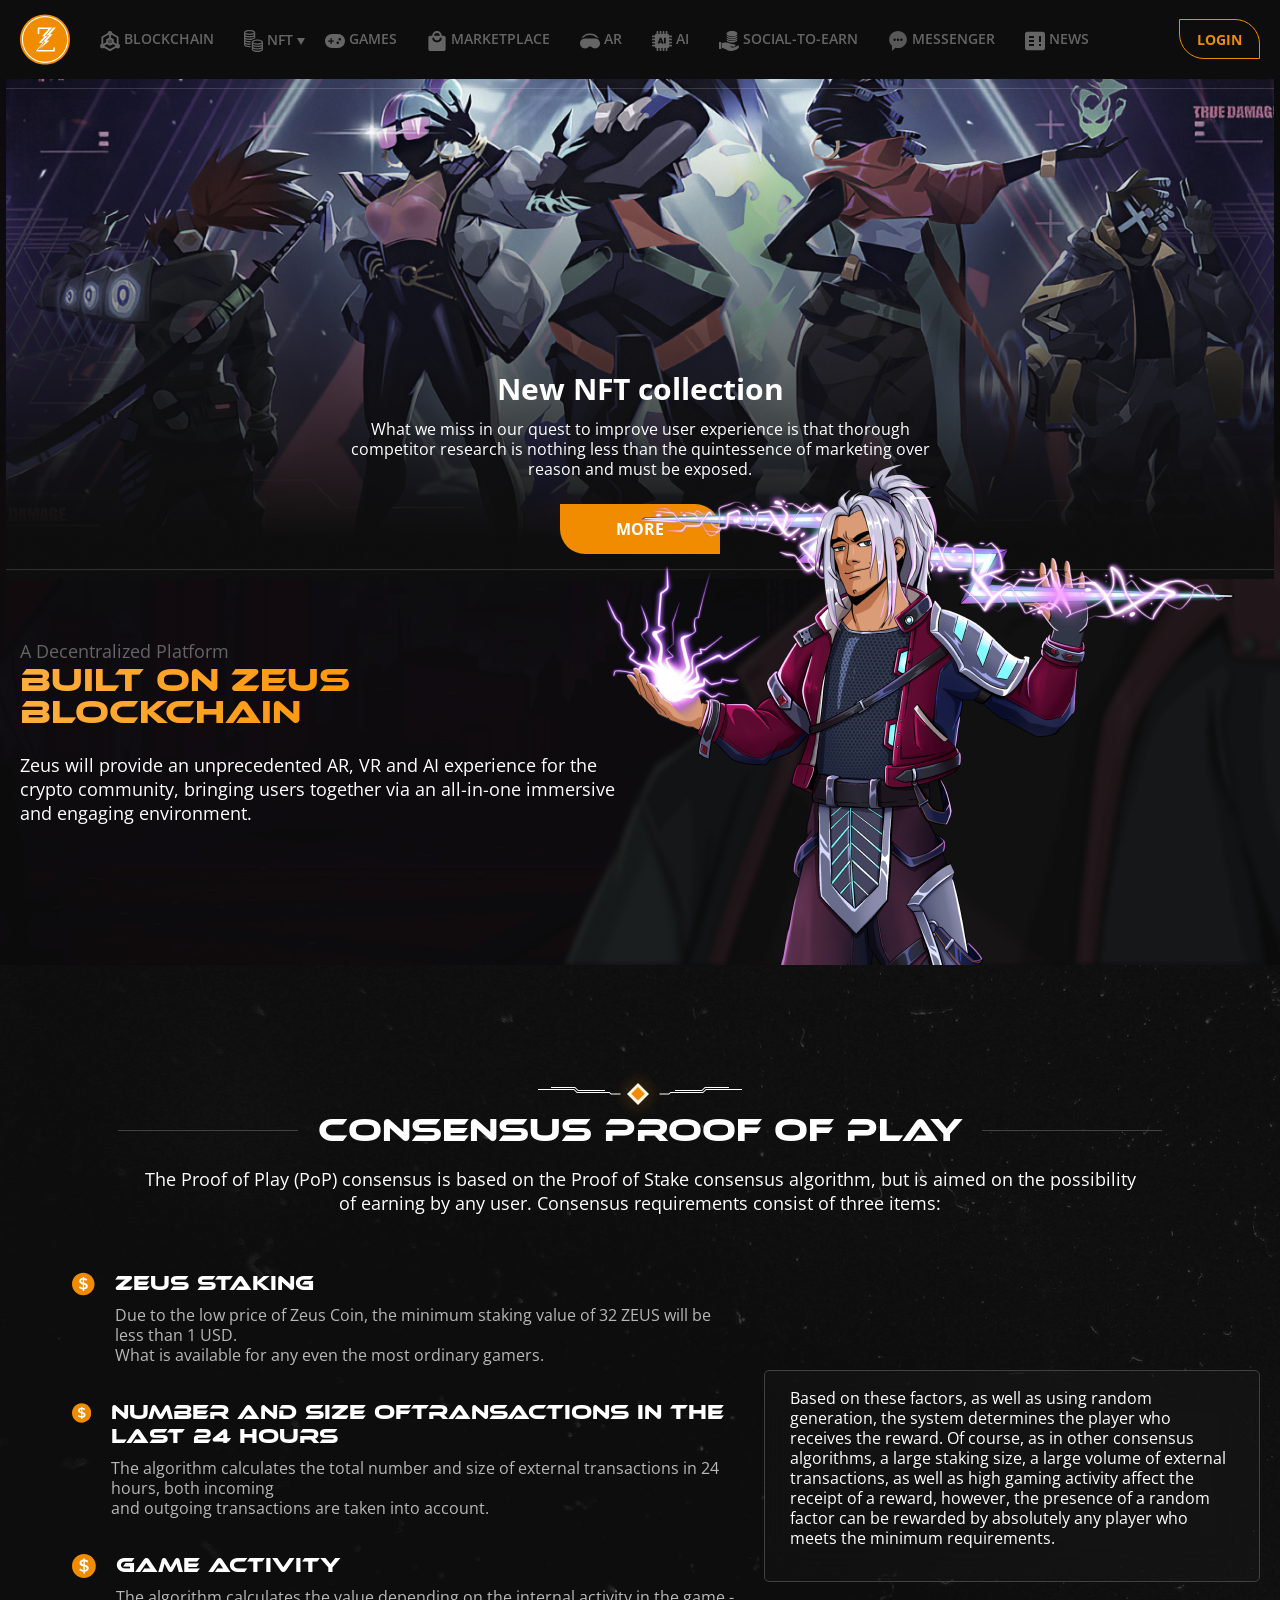
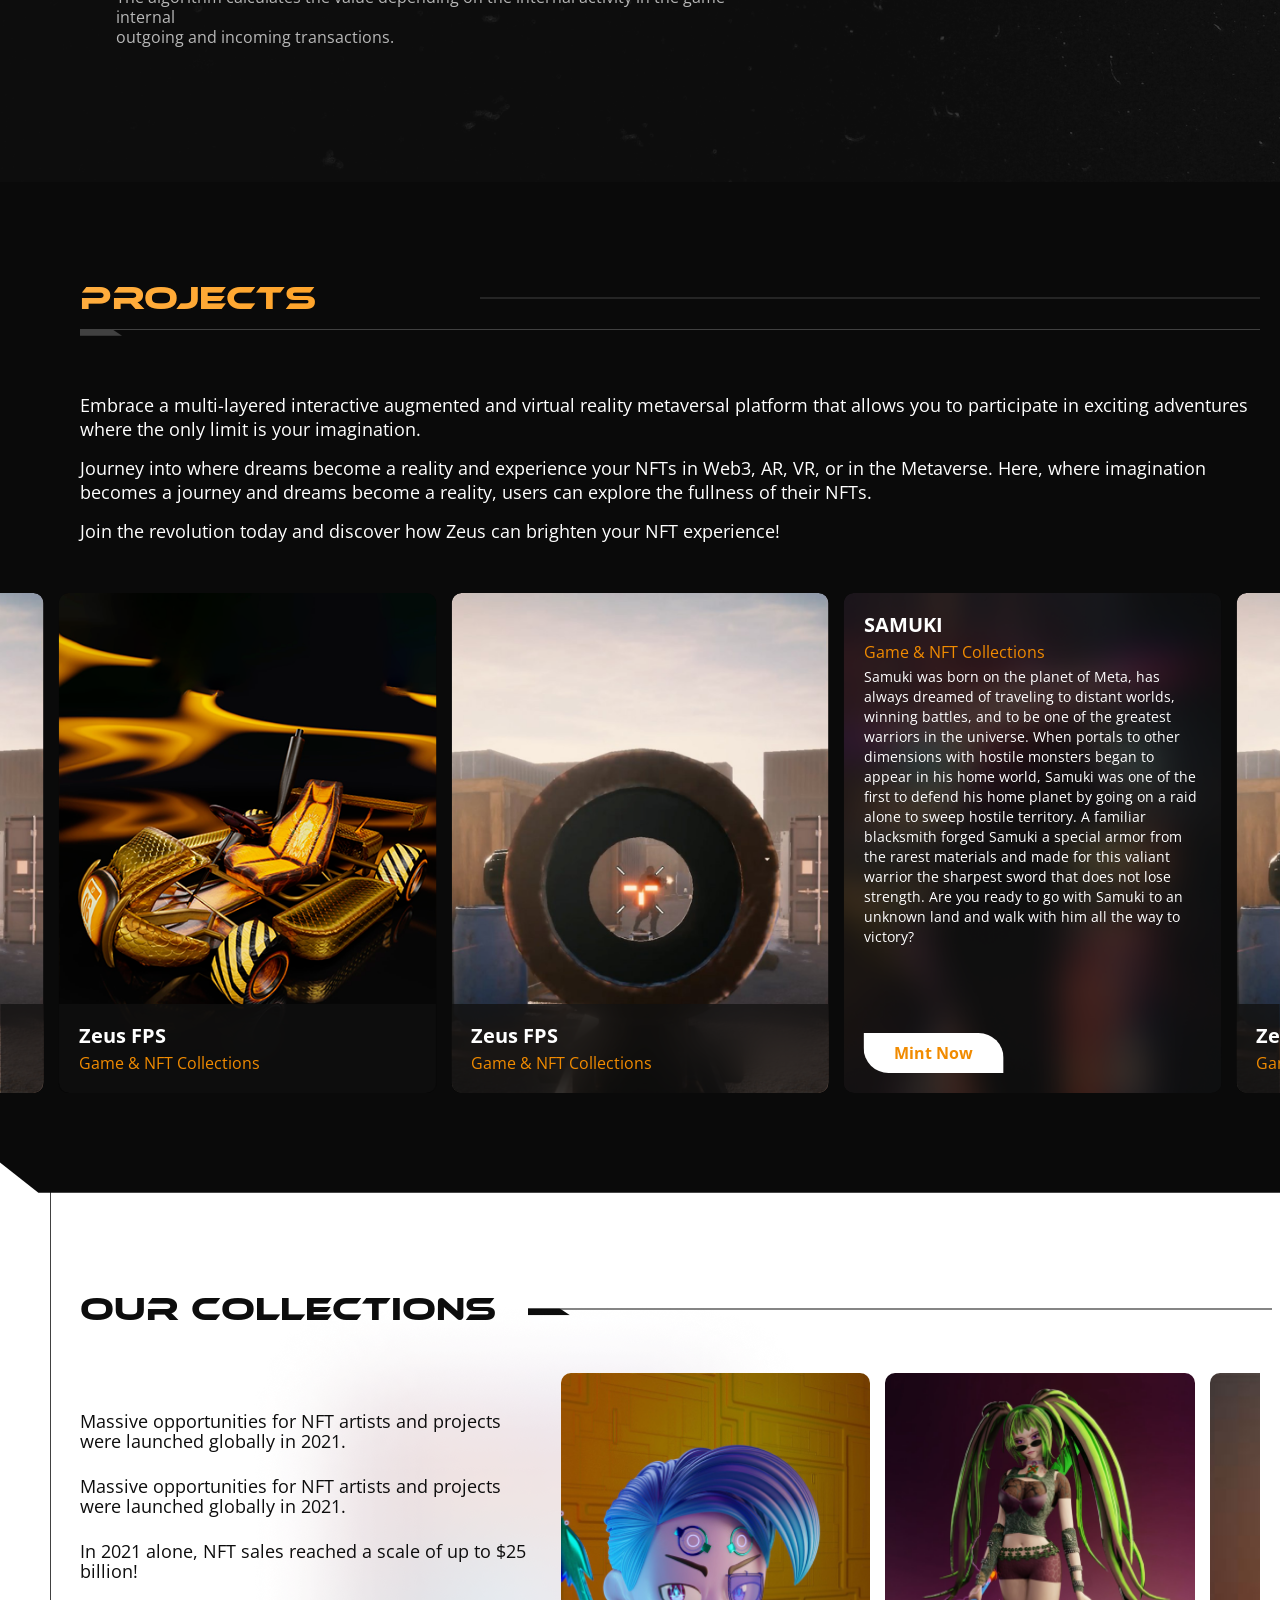
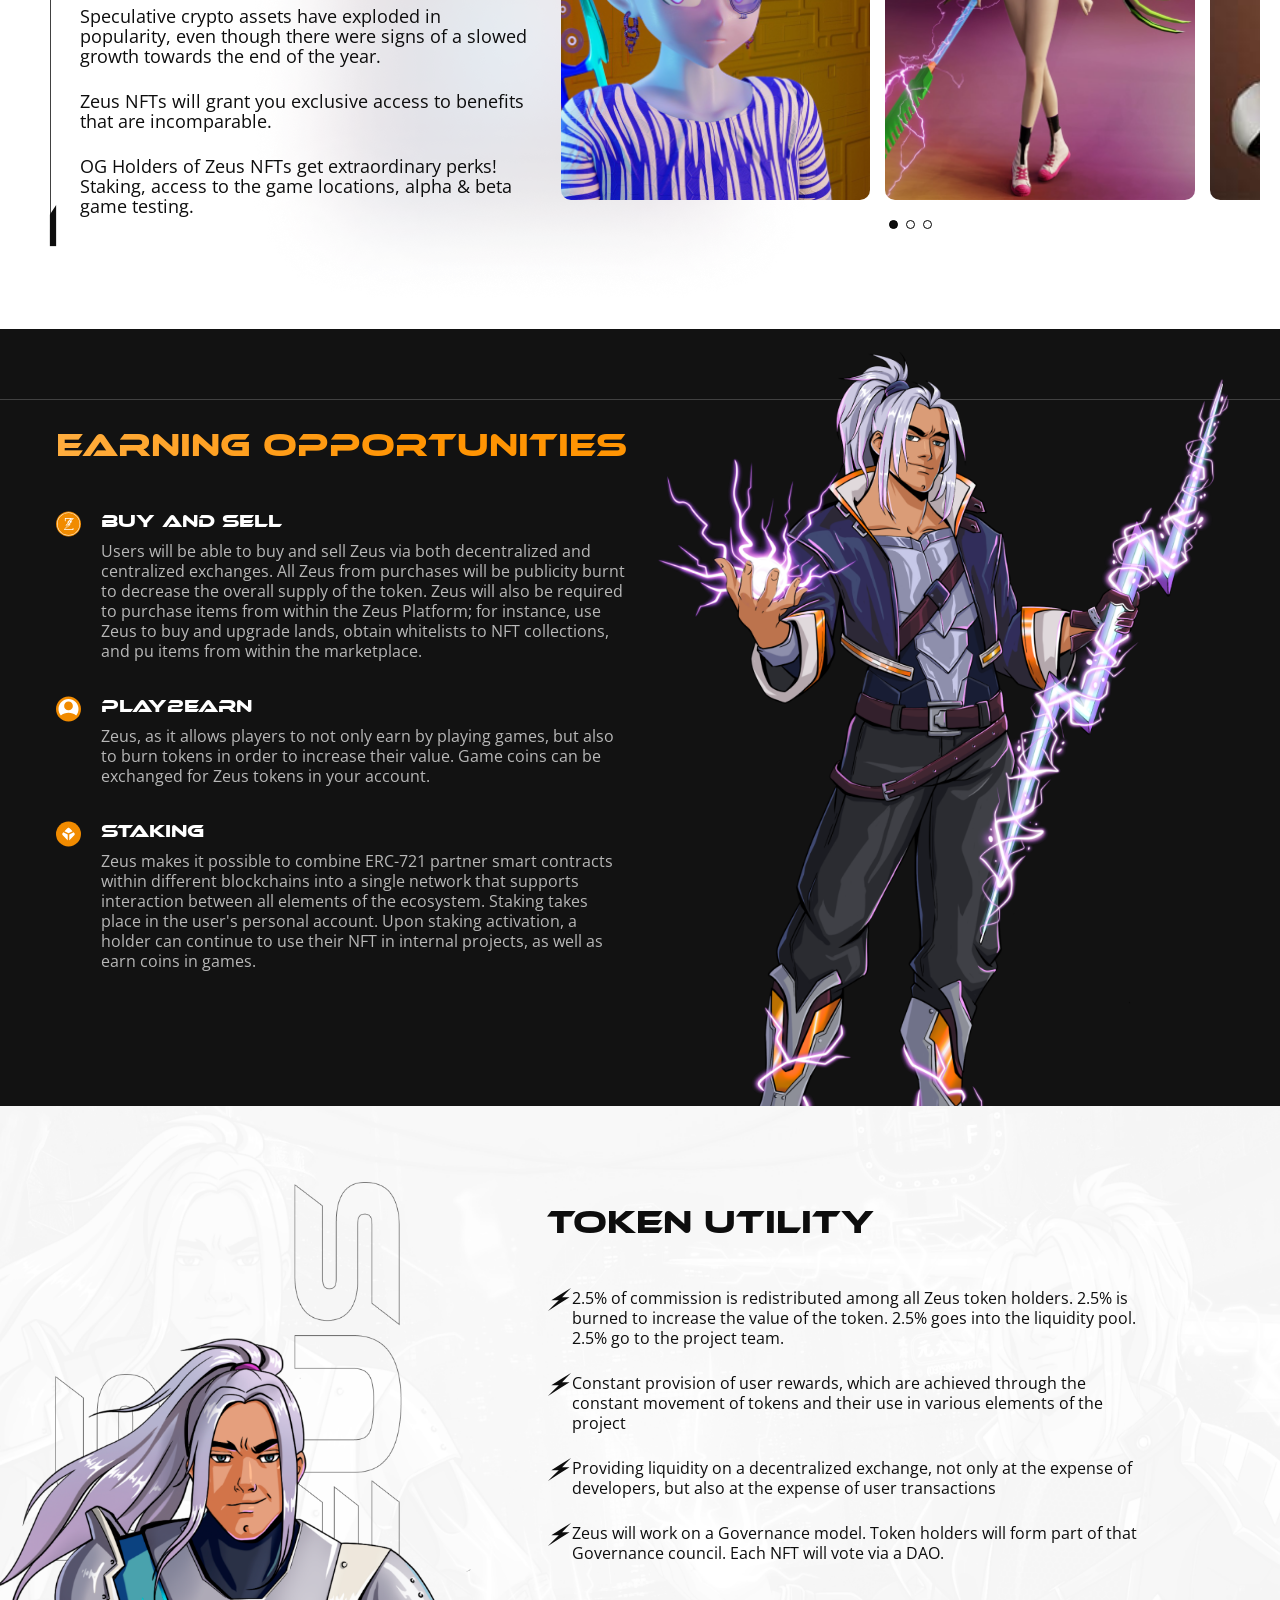
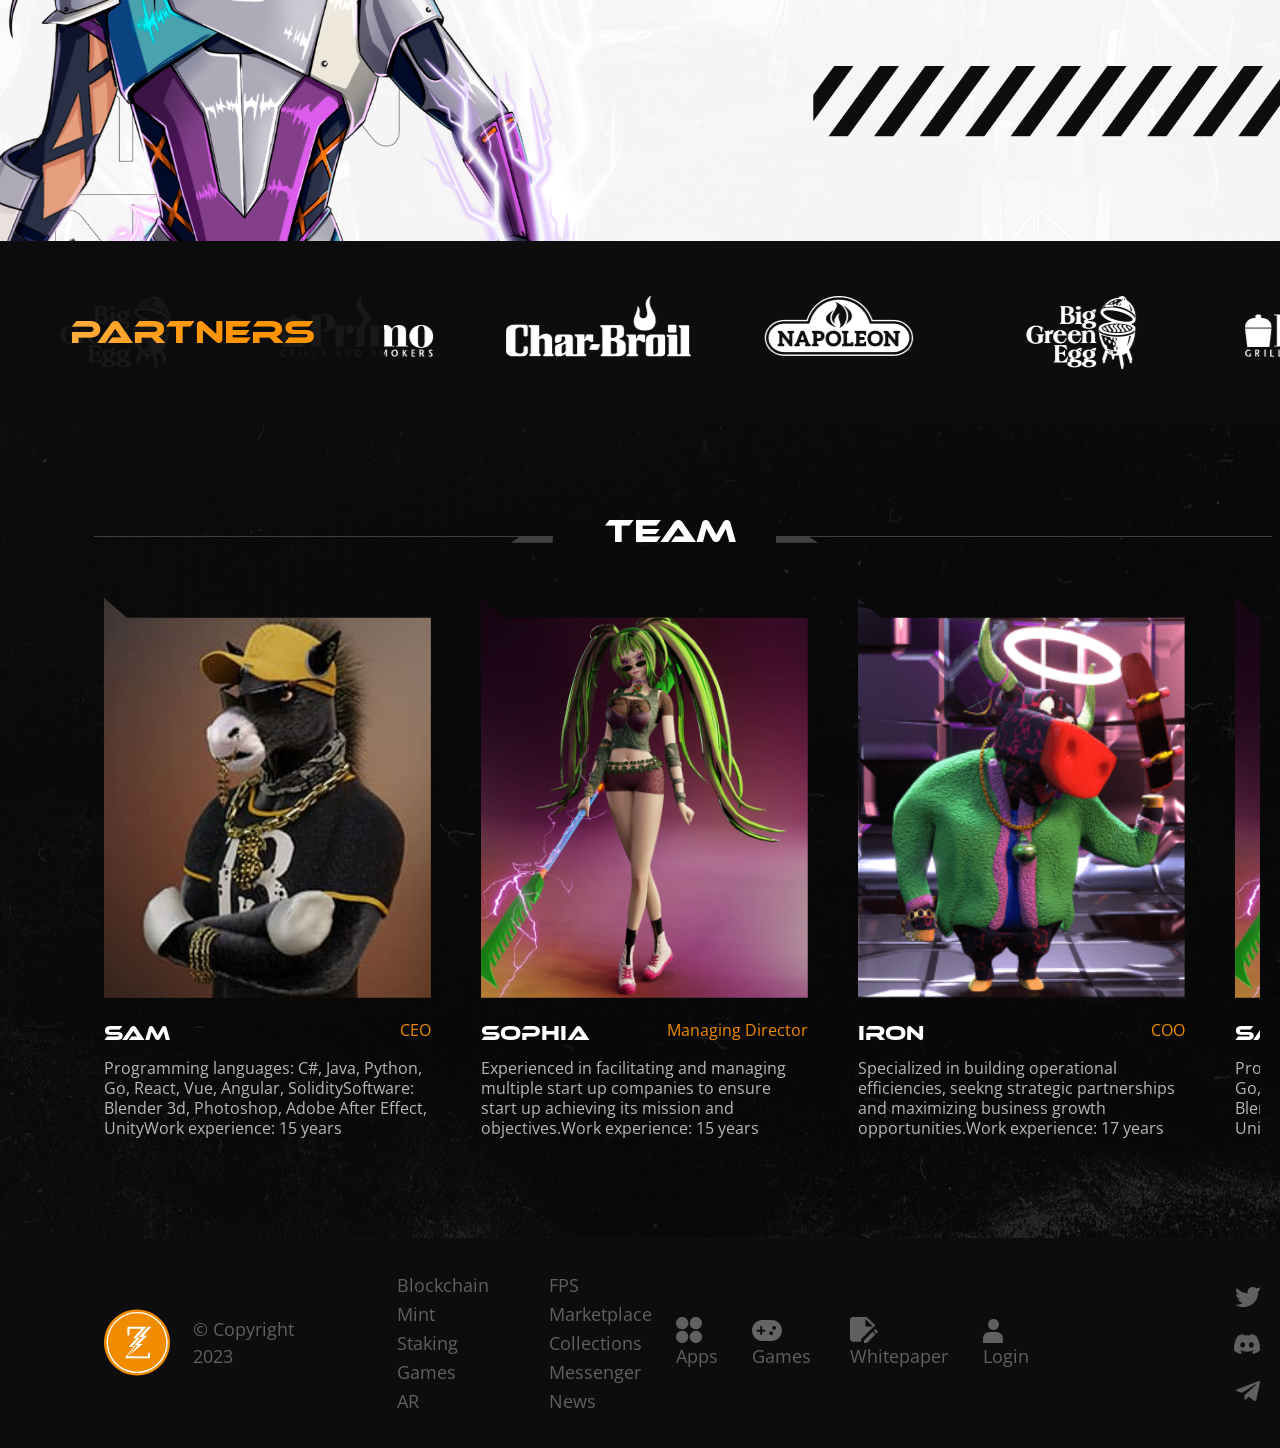
==== index.html @ 4c8d2d75 "added" ====
<!DOCTYPE html>
<html lang="en">
<head>
    <meta charset="UTF-8">
    <meta http-equiv="X-UA-Compatible" content="IE=edge">
    <meta name="viewport" content="width=device-width, initial-scale=1.0">
    <title>Home</title>
    <link rel="shortcut icon" href="assets/img/svg/logo.svg" type="image/x-icon">
    <link rel="stylesheet" href="assets/style/css/plugins/bootstrap.css">
    <link rel="stylesheet" href="assets/style/css/plugins/swiper.css">
    <link rel="stylesheet" href="assets/style/css/main.css">
</head>
<body>

    <!-- Header -->
    <header class="header">
        <div class="container">
            <div class="row d-flex align-items-center">
                <div class="col-lg-11 d-flex">
                    <a href="./index.html" class="header__logo"><img src="assets/img/svg/logo.svg" alt=""></a>
                    <ul class="header-item d-flex align-items-center justify-content-between">
                        <li class="header-item__list"><a href="#">
                            <svg width="22" height="22" viewBox="0 0 22 22" fill="none" xmlns="http://www.w3.org/2000/svg">
                                <mask id="mask0_301_143" style="mask-type:luminance" maskUnits="userSpaceOnUse" x="0" y="0" width="23" height="22">
                                <path d="M19.4199 14.6839V6.78933L12.8411 3.08887M9.15696 3.08887L2.57812 6.78933V14.6839M4.15705 17.1513L10.999 20.9996L15.2095 18.6312L17.841 17.1507" stroke="white" stroke-width="2" stroke-linecap="round" stroke-linejoin="round"/>
                                <path d="M9.42072 8.76332L7.8418 9.68436V13.3685L9.42072 14.2895L10.9996 15.2106L12.5786 14.2895L14.1575 13.3685V9.68436L12.5786 8.76332L10.9996 7.84229L9.42072 8.76332Z" fill="#F18B00" stroke="white" stroke-width="2" stroke-linecap="round" stroke-linejoin="round"/>
                                <path d="M11.0002 7.84186V4.15771M14.158 13.1049L17.8422 15.2102M7.84235 13.1049L4.1582 15.2102" stroke="white" stroke-width="2" stroke-linecap="round" stroke-linejoin="round"/>
                                <path d="M10.9998 4.15784C11.8718 4.15784 12.5787 3.45093 12.5787 2.57892C12.5787 1.70691 11.8718 1 10.9998 1C10.1278 1 9.4209 1.70691 9.4209 2.57892C9.4209 3.45093 10.1278 4.15784 10.9998 4.15784Z" fill="#F18B00" stroke="white" stroke-width="2" stroke-linecap="round" stroke-linejoin="round"/>
                                <path d="M2.57892 18.1578C3.45093 18.1578 4.15784 17.4509 4.15784 16.5789C4.15784 15.7069 3.45093 15 2.57892 15C1.70691 15 1 15.7069 1 16.5789C1 17.4509 1.70691 18.1578 2.57892 18.1578Z" fill="#F18B00" stroke="white" stroke-width="2" stroke-linecap="round" stroke-linejoin="round"/>
                                <path d="M19.4217 18.1578C20.2937 18.1578 21.0006 17.4509 21.0006 16.5789C21.0006 15.7069 20.2937 15 19.4217 15C18.5497 15 17.8428 15.7069 17.8428 16.5789C17.8428 17.4509 18.5497 18.1578 19.4217 18.1578Z" fill="#F18B00" stroke="white" stroke-width="2" stroke-linecap="round" stroke-linejoin="round"/>
                                </mask>
                                <g mask="url(#mask0_301_143)">
                                <path d="M-1.63086 -1.10547H23.6319V24.1573H-1.63086V-1.10547Z" fill="#656565"/>
                                </g>
                            </svg>
                            <span>Blockchain</span>
                        </a></li>
                        <li class="header-list position-relative">
                            <div class="d-flex align-items-center">
                                <span>
                                    <svg width="19" height="22" viewBox="0 0 19 22" fill="none" xmlns="http://www.w3.org/2000/svg">
                                        <path d="M1.25162 9.16435C1.25162 9.39144 1.21738 9.62233 1.26392 9.83529C1.29387 9.97383 1.41958 10.1173 1.54046 10.2053C2.12565 10.6317 2.81139 10.7985 3.50302 10.9311C4.45248 11.1125 5.41102 11.1582 6.37438 11.0881C6.46318 11.0816 6.55197 11.0778 6.6413 11.0761C6.65574 11.0761 6.67072 11.0924 6.67232 11.093C6.60707 11.5325 6.54234 11.9655 6.47334 12.4278C5.61054 12.5109 4.72474 12.455 3.84215 12.342C2.95849 12.229 2.10051 12.0073 1.28799 11.6124C1.19866 12.4615 1.16657 12.5343 1.88601 12.8961C2.96117 13.4372 4.1326 13.5551 5.31207 13.5986C5.70201 13.6132 6.09249 13.6008 6.50062 13.6008V14.8775C4.71672 14.9638 2.96491 14.8296 1.3019 14.0723C1.11147 14.7085 1.27355 15.0633 1.86141 15.3458C2.68516 15.7418 3.56133 15.9363 4.46264 15.989C5.13448 16.0281 5.8106 15.9966 6.50169 15.9966V17.2825C6.31126 17.295 6.11923 17.3173 5.9272 17.3189C4.38561 17.3325 2.86916 17.1902 1.44044 16.541C0.963303 16.3242 0.516124 16.0477 0.245998 15.5794C0.116552 15.3555 0.0127804 15.0768 0.0117106 14.8226C-0.00326664 10.7187 -0.00112703 6.6142 0.00315219 2.50974C0.0036871 1.76382 0.48617 1.3292 1.05424 0.989648C1.9518 0.45289 2.95207 0.236122 3.97267 0.105192C5.06387 -0.0344301 6.15828 -0.0366032 7.24841 0.107909C8.41076 0.262199 9.5485 0.508304 10.5172 1.24173C10.9959 1.6041 11.2431 2.08327 11.2399 2.70478C11.2302 4.53997 11.2324 6.3757 11.2415 8.21089C11.2425 8.44722 11.1778 8.54012 10.9419 8.57598C10.1487 8.69767 9.37893 8.91335 8.6504 9.26322C8.54609 9.3132 8.42467 9.34471 8.34069 9.41914C7.86302 9.84073 7.27195 9.87984 6.68944 9.92113C5.40514 10.0124 4.12458 9.97383 2.86756 9.6647C2.33479 9.53377 1.81647 9.34145 1.25108 9.16435H1.25162ZM5.5838 3.78318C6.67767 3.75004 7.75229 3.67127 8.77931 3.30075C9.11095 3.18123 9.4351 3.01825 9.73036 2.8243C10.0385 2.6222 10.0272 2.46302 9.74053 2.23756C9.60841 2.13379 9.46077 2.04469 9.3094 1.97189C8.56107 1.61116 7.76192 1.44709 6.94299 1.36505C5.39551 1.20968 3.86515 1.26944 2.37866 1.77794C2.07162 1.8828 1.77743 2.0485 1.50356 2.22778C1.18154 2.43857 1.19331 2.61839 1.51104 2.8444C1.656 2.94762 1.81166 3.03998 1.97267 3.11386C3.12592 3.64193 4.3578 3.73592 5.5838 3.78318ZM1.25429 6.69026C1.25429 6.80435 1.27087 6.93039 1.25108 7.05045C1.18796 7.43455 1.36555 7.69043 1.68649 7.82897C2.1663 8.0365 2.64932 8.26414 3.15373 8.38094C4.55411 8.70582 5.97428 8.73353 7.39605 8.51567C8.13635 8.40213 8.86489 8.23534 9.52229 7.85233C10.0117 7.56711 10.1171 7.23897 9.94433 6.70058C7.05478 7.79366 4.17272 7.79474 1.25483 6.6908L1.25429 6.69026ZM1.25429 4.24605C1.25429 4.32592 1.26873 4.42425 1.25162 4.51715C1.16175 5.01262 1.44204 5.26687 1.82824 5.46191C2.46478 5.78353 3.14571 5.95466 3.84215 6.05897C4.85954 6.21109 5.88174 6.22576 6.90554 6.11928C7.74106 6.03181 8.55732 5.86122 9.32651 5.50483C9.95128 5.21526 10.108 4.88875 9.95021 4.25366C7.05692 5.32229 4.17005 5.32446 1.25376 4.24605H1.25429Z" fill="#656565"/>
                                        <path d="M7.74644 15.7681C7.74644 14.6473 7.77854 13.5249 7.73628 12.4052C7.70311 11.5403 8.10536 10.9862 8.78683 10.5755C9.60469 10.0822 10.5124 9.86213 11.4389 9.72142C12.7232 9.52638 14.0128 9.52747 15.2971 9.72251C16.1968 9.85887 17.0768 10.0778 17.8791 10.5396C18.6173 10.9644 19.0147 11.555 18.9992 12.4715C18.9612 14.6946 18.9655 16.9193 18.9976 19.1429C19.0104 20.0236 18.6258 20.6033 17.9176 21.0162C17.0222 21.5377 16.0337 21.761 15.0233 21.8914C13.9144 22.0343 12.8018 22.0397 11.6946 21.8892C10.552 21.7338 9.42764 21.4997 8.47444 20.7766C7.99089 20.4099 7.72879 19.9361 7.74109 19.2945C7.76356 18.1199 7.74751 16.9443 7.74751 15.7686L7.74644 15.7681ZM13.3795 13.4141C14.1712 13.3125 14.9671 13.2364 15.7534 13.1017C16.3578 12.9979 16.9446 12.804 17.4555 12.4362C17.7866 12.1977 17.7967 12.0179 17.4565 11.8016C17.1661 11.6164 16.8532 11.4512 16.5295 11.3382C15.4934 10.9775 14.4156 10.8732 13.3255 10.8748C12.253 10.877 11.1928 10.9856 10.176 11.3447C9.82133 11.4697 9.48648 11.6723 9.16982 11.882C8.94997 12.0276 8.96014 12.1716 9.16233 12.3411C9.31799 12.4715 9.49343 12.5883 9.67637 12.6736C10.8494 13.2196 12.1011 13.3407 13.379 13.4141H13.3795ZM9.04679 16.2527C8.97137 17.1105 8.92751 17.1632 9.66942 17.5348C10.0321 17.7168 10.4284 17.8434 10.8221 17.9461C11.9631 18.2433 13.1308 18.2808 14.2963 18.1993C15.2554 18.1324 16.2038 17.97 17.0858 17.5403C17.7095 17.236 17.8369 16.9823 17.6999 16.2456C16.3284 16.8862 14.8767 17.0823 13.3886 17.085C11.8914 17.0877 10.4311 16.8894 9.04679 16.2532V16.2527ZM17.7309 13.7705C16.3348 14.4333 14.8708 14.6272 13.3779 14.6294C11.8866 14.6316 10.4263 14.4311 9.01363 13.7792C9.01363 13.9421 9.02914 14.0524 9.01095 14.1562C8.94088 14.5604 9.12435 14.8331 9.46722 14.9749C9.96629 15.1814 10.4696 15.4036 10.9928 15.5198C12.5675 15.8691 14.1535 15.8561 15.7331 15.5296C16.3348 15.4052 16.9307 15.2389 17.4341 14.8608C17.5641 14.7636 17.6791 14.5952 17.7186 14.4376C17.7673 14.2437 17.7304 14.0269 17.7304 13.7705H17.7309ZM9.03877 18.7545C8.92109 19.4341 9.00239 19.6498 9.53355 19.9378C9.7443 20.0518 9.9695 20.1426 10.1958 20.2213C11.1918 20.569 12.2252 20.681 13.2709 20.682C14.5686 20.6837 15.8481 20.5652 17.0527 20.0127C17.7026 19.715 17.8454 19.4401 17.7117 18.7512C14.8195 19.8302 11.9315 19.8345 9.03877 18.754V18.7545Z" fill="#656565"/>
                                    </svg>
                                </span>
                                <span class="mx-1 text">NFT</span>
                                <span>
                                    <svg width="8" height="7" viewBox="0 0 8 7" fill="none" xmlns="http://www.w3.org/2000/svg">
                                        <path d="M4 7L-1.35122e-07 2.22545e-07L8 -4.76837e-07L4 7Z" fill="#656565"/>
                                    </svg>
                                </span>
                            </div>
                            <div class="header-info d-flex">
                                <ul class="header-info-item">
                                    <li class="header-info__list"><a href="#">
                                        <svg width="29" height="22" viewBox="0 0 29 22" fill="none" xmlns="http://www.w3.org/2000/svg">
                                            <path d="M5.92507 0C7.23266 0.0103355 8.54884 0.132065 9.82683 0.521084C10.3271 0.673246 10.8106 0.863879 11.233 1.17366C11.5012 1.37032 11.7268 1.59856 11.7881 1.93964C11.8118 2.07199 11.7836 2.18137 11.6919 2.28387C11.4234 2.58389 11.0791 2.77624 10.7132 2.93702C9.92541 3.28326 9.09118 3.46786 8.24037 3.5893C6.91117 3.77908 5.57693 3.80262 4.24151 3.67084C3.13463 3.56146 2.0461 3.36738 1.02655 2.90802C0.702983 2.76217 0.403986 2.58188 0.150579 2.3321C-0.00868912 2.17506 -0.0332602 2.00596 0.0377886 1.80757C0.139625 1.52306 0.348331 1.32381 0.590489 1.1527C1.00968 0.856128 1.48363 0.669226 1.97446 0.520222C3.25275 0.132639 4.56863 0.00861295 5.92507 0Z" fill="#494949"/>
                                            <path d="M15.908 11.8572C14.2896 11.8442 12.9198 11.7156 11.5909 11.3062C11.082 11.1495 10.5906 10.9534 10.164 10.6321C10.0903 10.5767 10.0261 10.5095 9.95561 10.4501C9.76378 10.2885 9.75371 10.0932 9.83778 9.87762C9.93192 9.63588 10.1075 9.45702 10.3126 9.30371C10.8091 8.93221 11.3849 8.71975 11.9799 8.55869C13.5453 8.13493 15.1439 8.0422 16.7591 8.14067C17.776 8.20269 18.7772 8.35112 19.7467 8.66664C20.1872 8.8099 20.612 8.98704 20.9904 9.25462C21.1994 9.40247 21.3939 9.56928 21.4966 9.8047C21.6523 10.1624 21.6061 10.283 21.3734 10.4978C20.9936 10.8483 20.5265 11.0519 20.0425 11.2215C19.1091 11.5491 18.1392 11.711 17.154 11.7906C16.6629 11.8302 16.1697 11.844 15.9083 11.8575L15.908 11.8572Z" fill="#494949"/>
                                            <path d="M23.1417 2.72514C24.4105 2.73346 25.6974 2.8529 26.9499 3.2201C27.4659 3.3714 27.9647 3.5626 28.4052 3.87267C28.6435 4.04034 28.8504 4.23499 28.9549 4.51233C29.0366 4.72937 29.0138 4.91484 28.8318 5.08537C28.513 5.38367 28.1337 5.58119 27.7305 5.74139C26.8569 6.08821 25.9404 6.26449 25.0079 6.37014C23.9516 6.48986 22.8921 6.51053 21.832 6.42727C20.594 6.32995 19.3755 6.14161 18.2343 5.63201C17.9104 5.48731 17.6111 5.30701 17.3583 5.05638C17.1999 4.89933 17.1762 4.72851 17.2461 4.53099C17.3503 4.23556 17.5703 4.03287 17.8225 3.85918C18.295 3.53418 18.829 3.33953 19.3802 3.18564C20.5984 2.84572 21.8462 2.73059 23.142 2.72456L23.1417 2.72514Z" fill="#494949"/>
                                            <path d="M21.5496 13.102C21.5496 13.5117 21.5546 13.9033 21.5446 14.2943C21.5428 14.3601 21.4862 14.4339 21.4362 14.4878C21.181 14.7637 20.8542 14.9415 20.512 15.0928C19.7207 15.4427 18.882 15.6285 18.0267 15.7499C16.6141 15.9503 15.1969 15.9658 13.7798 15.8051C12.7588 15.6891 11.7558 15.495 10.8159 15.0695C10.4749 14.915 10.148 14.7359 9.90706 14.4459C9.85939 14.3885 9.82742 14.3024 9.82594 14.2286C9.81795 13.8568 9.82209 13.4844 9.82209 13.0862C9.9109 13.1439 9.98136 13.1913 10.0533 13.2361C10.6833 13.628 11.3819 13.8554 12.1022 14.0259C13.4133 14.336 14.7473 14.4353 16.093 14.4057C17.4492 14.3762 18.7852 14.218 20.0783 13.8C20.5804 13.6377 21.0602 13.4296 21.4898 13.1238C21.5004 13.1161 21.5152 13.1141 21.5493 13.1017L21.5496 13.102Z" fill="#494949"/>
                                            <path d="M21.5493 19.177C21.5493 19.5973 21.5531 19.9889 21.5451 20.3805C21.544 20.4385 21.4969 20.5037 21.4546 20.5519C21.2325 20.804 20.946 20.9725 20.6434 21.1164C19.8838 21.4775 19.0723 21.6713 18.2429 21.802C16.7434 22.0382 15.2381 22.0595 13.7313 21.8849C12.7348 21.7695 11.7561 21.5754 10.8372 21.1655C10.4911 21.011 10.1584 20.8304 9.91239 20.5382C9.86176 20.4779 9.82802 20.3863 9.82624 20.3085C9.81736 19.9378 9.82239 19.5666 9.82239 19.1879C10.0566 19.3194 10.2703 19.4546 10.4971 19.564C11.3174 19.9591 12.1963 20.1718 13.0954 20.3047C15.0782 20.5982 17.056 20.5749 19.022 20.1678C19.7861 20.0096 20.5277 19.7851 21.2044 19.3932C21.3131 19.3303 21.4173 19.2603 21.5496 19.177H21.5493Z" fill="#494949"/>
                                            <path d="M21.5484 11.0567C21.5484 11.4868 21.5514 11.8864 21.5446 12.2861C21.5437 12.3352 21.4978 12.3892 21.4611 12.4314C21.2331 12.692 20.9377 12.8643 20.6259 13.0113C19.8793 13.3633 19.0821 13.5539 18.268 13.6843C16.9379 13.8973 15.5998 13.9381 14.2582 13.8238C13.1057 13.7256 11.9719 13.537 10.9032 13.0808C10.5681 12.9378 10.2519 12.7635 9.98758 12.5117C9.87479 12.4044 9.80966 12.2892 9.81736 12.1222C9.83275 11.7756 9.82209 11.4282 9.82209 11.0633C9.98876 11.1638 10.1335 11.2603 10.2866 11.3424C11.072 11.7641 11.9251 11.9918 12.8017 12.1394C14.9737 12.5054 17.1389 12.4807 19.2899 11.9921C20.0848 11.8115 20.8486 11.5488 21.5487 11.0567H21.5484Z" fill="#494949"/>
                                            <path d="M21.5499 17.1493C21.5499 17.4788 21.528 17.7892 21.5564 18.0952C21.5827 18.38 21.4596 18.5641 21.2444 18.7263C20.7527 19.0969 20.1854 19.3122 19.5969 19.4779C18.0851 19.9034 16.5365 20.0116 14.9717 19.9533C14.0042 19.9172 13.0465 19.8035 12.1078 19.566C11.4574 19.4015 10.8242 19.1948 10.2641 18.8196C10.2114 18.7843 10.1616 18.7449 10.1107 18.7073C9.90765 18.5575 9.79308 18.3803 9.81617 18.1116C9.84282 17.7998 9.82239 17.4843 9.82239 17.1441C9.90972 17.2004 9.97663 17.2449 10.0444 17.2873C10.699 17.6976 11.4278 17.9287 12.178 18.101C13.4713 18.3978 14.786 18.4969 16.1117 18.4653C17.3426 18.4357 18.5593 18.2994 19.7446 17.9609C20.3616 17.7846 20.9554 17.5575 21.4812 17.1877C21.4957 17.1774 21.5126 17.1702 21.5502 17.1495L21.5499 17.1493Z" fill="#494949"/>
                                            <path d="M11.7676 5.01819C11.7676 5.40147 11.7742 5.78876 11.762 6.1752C11.7597 6.24927 11.6972 6.33253 11.6406 6.39253C11.3766 6.6736 11.0394 6.85361 10.6865 7.00606C9.86916 7.35919 9.00444 7.54265 8.12344 7.66237C7.0204 7.81252 5.91234 7.84669 4.80191 7.77319C3.58253 7.69251 2.38151 7.51509 1.24236 7.05889C0.848929 6.90127 0.475627 6.70863 0.172189 6.40861C0.0777536 6.31502 0.0297956 6.21482 0.0342362 6.07787C0.0443014 5.76752 0.0371965 5.45659 0.0377886 5.14595C0.0377886 5.1003 0.0422292 5.05494 0.0443014 5.01819C0.348627 5.17581 0.638447 5.34778 0.945733 5.481C1.76161 5.83441 2.62633 6.02017 3.50704 6.14477C4.60919 6.30066 5.71607 6.34631 6.82739 6.28487C8.18205 6.20994 9.51658 6.02706 10.7783 5.51229C11.1155 5.37477 11.4311 5.18787 11.7674 5.01819H11.7676Z" fill="#494949"/>
                                            <path d="M0.0374926 2.96199C1.22016 3.73572 2.53782 3.99641 3.88449 4.16407C4.91499 4.29241 5.95023 4.3125 6.98636 4.24762C8.2759 4.16695 9.5456 3.98177 10.7478 3.49715C11.0953 3.35704 11.4207 3.16497 11.7602 2.99472C11.7617 3.01367 11.7676 3.05358 11.7676 3.09349C11.7682 3.41848 11.7629 3.74376 11.7709 4.06847C11.7739 4.18389 11.7339 4.26944 11.6572 4.35012C11.3772 4.64554 11.024 4.83388 10.6522 4.99207C9.86532 5.32711 9.03464 5.5054 8.18857 5.62483C7.02692 5.78876 5.85935 5.81862 4.69 5.73623C3.50082 5.65239 2.33 5.47095 1.22075 5.02106C0.832647 4.86373 0.464377 4.67195 0.166565 4.37337C0.0762734 4.28293 0.0312758 4.18647 0.0345322 4.05498C0.0437094 3.69783 0.0377886 3.34039 0.0377886 2.96142L0.0374926 2.96199Z" fill="#494949"/>
                                            <path d="M9.82209 15.1146C10.8052 15.7829 11.9053 16.0514 13.0329 16.2371C14.2878 16.4438 15.5531 16.4883 16.8219 16.4057C18.0904 16.3233 19.3409 16.1398 20.5238 15.6615C20.8717 15.5208 21.1979 15.3308 21.5395 15.1608C21.5407 15.1694 21.5493 15.2033 21.5493 15.2375C21.5502 15.5814 21.5549 15.9256 21.546 16.2696C21.5443 16.3431 21.5099 16.4292 21.4611 16.4855C21.1878 16.8013 20.8213 16.9902 20.4409 17.1524C19.6499 17.4895 18.8145 17.6683 17.9637 17.7875C16.8121 17.9485 15.6549 17.979 14.4959 17.8983C13.302 17.8153 12.1267 17.6342 11.0128 17.1837C10.6155 17.0229 10.238 16.8277 9.93785 16.5168C9.85584 16.4318 9.81736 16.3425 9.82002 16.2225C9.82772 15.861 9.82269 15.4993 9.82269 15.1143L9.82209 15.1146Z" fill="#494949"/>
                                            <path d="M17.2464 5.69058C18.5217 6.51369 19.9492 6.77265 21.4084 6.92079C22.9824 7.08071 24.5511 7.02874 26.1074 6.74279C26.9819 6.58202 27.8338 6.35004 28.6104 5.90935C28.6699 5.87547 28.727 5.83786 28.7847 5.80111C28.8407 5.76551 28.8963 5.72905 28.9724 5.67938C28.9724 6.10084 28.9766 6.5002 28.968 6.89926C28.9668 6.95611 28.912 7.01898 28.8682 7.06693C28.5757 7.38561 28.1956 7.57854 27.7998 7.74276C27.0378 8.05828 26.2355 8.23025 25.4197 8.34767C24.4262 8.49065 23.4265 8.52424 22.4238 8.48979C22.1135 8.47916 21.8036 8.45246 21.4939 8.42835C21.4368 8.42404 21.377 8.40624 21.3264 8.38012C20.477 7.94028 19.5587 7.71175 18.6194 7.54839C18.3965 7.50963 18.1712 7.48207 17.9471 7.44992C17.6309 7.40455 17.4513 7.17947 17.2653 6.96328C17.2514 6.94692 17.2479 6.9185 17.2476 6.89582C17.2467 6.49962 17.247 6.10343 17.247 5.69029L17.2464 5.69058Z" fill="#494949"/>
                                            <path d="M11.7676 7.01869C11.7676 7.2145 11.7585 7.38704 11.7706 7.55815C11.7801 7.69051 11.7395 7.74706 11.5995 7.78094C11.0344 7.9176 10.487 8.10536 9.97455 8.37868C9.65306 8.55036 9.34488 8.74358 9.12819 9.037C9.03286 9.1659 8.96655 9.31979 8.91208 9.4708C8.88455 9.54746 8.85494 9.57502 8.77709 9.58937C7.70662 9.78431 6.62608 9.85695 5.53904 9.83369C4.42239 9.80986 3.3161 9.69445 2.23408 9.41252C1.61833 9.25203 1.01945 9.04992 0.487764 8.69592C0.451352 8.67152 0.416419 8.64453 0.380599 8.61956C0.139329 8.45103 -0.00572876 8.25121 0.0300917 7.93425C0.0632478 7.64198 0.0371965 7.3434 0.0371965 7.04339C0.0608795 7.04339 0.0780496 7.03822 0.0866347 7.04425C0.746796 7.50418 1.49873 7.7574 2.27731 7.94229C3.82765 8.31064 5.40286 8.39504 6.99169 8.30346C8.05801 8.24202 9.10835 8.08957 10.1297 7.77721C10.6862 7.60696 11.2209 7.38963 11.6969 7.05372C11.7114 7.04339 11.7295 7.03736 11.7674 7.01898L11.7676 7.01869Z" fill="#494949"/>
                                            <path d="M0.0374926 13.0928C0.619797 13.5074 1.24532 13.7457 1.89542 13.9283C2.90401 14.2114 3.93777 14.348 4.98397 14.4003C6.26906 14.4643 7.54676 14.4023 8.81409 14.1761C8.84754 14.17 8.88218 14.17 8.92422 14.1666V15.65C8.65689 15.6925 8.38691 15.7413 8.11515 15.7775C6.89873 15.9397 5.67788 15.967 4.45495 15.8616C3.35665 15.7672 2.27612 15.5866 1.24976 15.176C0.888598 15.0316 0.545195 14.8553 0.251823 14.599C0.107357 14.4726 0.0185462 14.336 0.0315719 14.1284C0.0525904 13.7957 0.0371965 13.4606 0.0371965 13.0925L0.0374926 13.0928Z" fill="#494949"/>
                                            <path d="M0.0478539 15.2599C1.03662 15.9268 2.14646 16.1969 3.28442 16.379C4.82204 16.6247 6.36675 16.6365 7.91325 16.4637C8.20189 16.4315 8.48786 16.3795 8.77531 16.337C8.82267 16.3302 8.87034 16.3253 8.93162 16.3178C8.93162 16.7973 8.9331 17.2647 8.92747 17.7323C8.92718 17.7605 8.87152 17.8084 8.83718 17.8127C8.19744 17.8937 7.55889 17.9896 6.9165 18.0413C5.99553 18.115 5.07278 18.0861 4.15447 17.9867C3.02421 17.8644 1.91259 17.6637 0.883269 17.1633C0.599962 17.0255 0.330273 16.8644 0.12956 16.6207C0.0792337 16.5595 0.0437094 16.4691 0.0413411 16.391C0.0318679 16.0568 0.0371965 15.7221 0.0377886 15.3876C0.0377886 15.3509 0.0431173 15.3144 0.0475578 15.2599H0.0478539Z" fill="#494949"/>
                                            <path d="M8.92658 10.1458V11.6057C8.44819 11.668 7.97216 11.7417 7.49347 11.7897C6.55415 11.8839 5.61186 11.8908 4.67076 11.8207C3.43214 11.7283 2.21366 11.5396 1.06829 11.0415C0.729626 10.8942 0.411683 10.7125 0.153539 10.4461C0.0715368 10.3614 0.0321639 10.2709 0.0351243 10.1512C0.0428212 9.83599 0.0374926 9.52018 0.0380847 9.20495C0.0380847 9.1593 0.0422292 9.11365 0.0451895 9.05164C0.19824 9.14495 0.331457 9.23337 0.471186 9.31003C1.21809 9.72 2.03337 9.93791 2.8676 10.0981C4.07839 10.3304 5.30369 10.4085 6.53372 10.351C7.32976 10.3137 8.12284 10.2173 8.92718 10.1466L8.92658 10.1458Z" fill="#494949"/>
                                            <path d="M0.0374926 11.0705C1.02803 11.7397 2.1281 12.0076 3.25571 12.1925C4.50113 12.3966 5.75722 12.4469 7.01596 12.3576C7.61958 12.3148 8.21906 12.2192 8.8206 12.1477C8.84961 12.1443 8.87863 12.14 8.92037 12.1345V13.6311C8.51154 13.6874 8.09975 13.7534 7.6853 13.7997C6.71253 13.9079 5.7362 13.9234 4.75987 13.8554C3.48632 13.7667 2.2329 13.5792 1.05586 13.0638C0.72637 12.9197 0.4179 12.742 0.1639 12.4859C0.0739051 12.3955 0.0300917 12.2979 0.0342362 12.1664C0.0440054 11.856 0.0371965 11.5451 0.0371965 11.2344C0.0371965 11.1882 0.0371965 11.142 0.0371965 11.0705H0.0374926Z" fill="#494949"/>
                                            <path d="M22.3732 10.5075C22.3732 10.2899 22.3447 10.0714 22.38 9.86327C22.4294 9.56899 22.3678 9.3152 22.1979 9.0769C22.1875 9.06255 22.1796 9.04647 22.1662 9.02408C22.2991 9.02408 22.4199 9.02149 22.5404 9.02436C24.2367 9.06743 25.9099 8.93393 27.5313 8.40969C28.0192 8.25178 28.4848 8.04679 28.9025 7.74993C28.917 7.7396 28.9348 7.733 28.9727 7.71319C28.9727 8.0333 28.9478 8.33877 28.9795 8.63879C29.0121 8.94943 28.8682 9.14179 28.6346 9.31232C28.1376 9.67464 27.5692 9.88652 26.9798 10.0516C25.5052 10.4639 23.9951 10.5652 22.4694 10.5219C22.4407 10.521 22.4122 10.5135 22.3732 10.5075Z" fill="#494949"/>
                                            <path d="M22.3743 12.5373V11.0613C22.5697 11.0613 22.7601 11.061 22.9504 11.0613C24.4664 11.0651 25.9632 10.9298 27.4153 10.4762C27.9611 10.3057 28.4822 10.0835 28.9727 9.7289C28.9727 9.86585 28.9727 9.97724 28.9727 10.0884C28.9727 10.3559 28.9771 10.6238 28.9694 10.8911C28.9677 10.9565 28.9458 11.043 28.8993 11.0823C28.6965 11.254 28.497 11.4377 28.2672 11.5695C27.6287 11.9364 26.9191 12.1267 26.1985 12.2703C24.9658 12.5161 23.7189 12.5993 22.462 12.5453C22.4377 12.5442 22.4134 12.5407 22.3746 12.5367L22.3743 12.5373Z" fill="#494949"/>
                                            <path d="M22.3746 14.5665V13.0831C22.4401 13.0831 22.5022 13.0816 22.5641 13.0831C23.8599 13.1147 25.1467 13.038 26.4155 12.767C27.2364 12.5916 28.0357 12.3559 28.751 11.9086C28.817 11.8672 28.8809 11.8233 28.9603 11.771C28.9653 11.817 28.9721 11.8514 28.9724 11.8862C28.9733 12.2255 28.9783 12.5649 28.9691 12.9039C28.9671 12.982 28.9327 13.0727 28.8821 13.1333C28.6601 13.3986 28.3614 13.5686 28.05 13.7161C27.2945 14.0741 26.4869 14.2645 25.6633 14.3965C24.5943 14.5679 23.5167 14.615 22.4347 14.5751C22.4202 14.5746 22.406 14.5711 22.3749 14.5665H22.3746Z" fill="#494949"/>
                                            <path d="M22.3764 16.6003V15.1195C22.5893 15.1195 22.7947 15.1195 22.9999 15.1195C24.4158 15.1209 25.8152 14.9943 27.1799 14.605C27.8105 14.425 28.4144 14.1873 28.973 13.7882C28.973 13.8539 28.973 13.8944 28.973 13.9346C28.973 14.2117 28.952 14.4907 28.9789 14.7655C29.0047 15.029 28.8866 15.1984 28.6932 15.3509C28.2572 15.6948 27.7495 15.9001 27.2225 16.0655C26.2317 16.3767 25.2104 16.5291 24.1737 16.5808C23.6325 16.6078 23.0893 16.6012 22.5472 16.6086C22.4939 16.6095 22.441 16.6035 22.3764 16.6V16.6003Z" fill="#494949"/>
                                        </svg>
                                        Mint  
                                    </a></li>
                                    <li class="header-info__list"><a href="#">
                                        <svg width="29" height="22" viewBox="0 0 29 22" fill="none" xmlns="http://www.w3.org/2000/svg">
                                            <path d="M24.4301 0H15.8715V4.46953H11.3003L20.1925 15.1244L29 4.38262H24.4301V0ZM0 17.5305H4.56992V22H13.1285V17.5305H17.6997L8.89092 6.87438L0 17.5305Z" fill="#494949"/>
                                        </svg>
                                        Staking
                                    </a></li>
                                    <li class="header-info__list"><a href="#">
                                        <svg width="29" height="29" viewBox="0 0 29 29" fill="none" xmlns="http://www.w3.org/2000/svg">
                                            <path d="M26.03 0H2.96997C1.33017 0 0 1.32931 0 2.96997V26.03C0 27.6698 1.32931 29 2.96997 29H26.03C27.6698 29 29 27.6707 29 26.03V2.96997C29 1.33017 27.6707 0 26.03 0ZM13.4911 19.4207H6.3594V17.9201L8.92028 15.3316C9.43661 14.8014 9.85175 14.3586 10.1657 14.0023C10.4796 13.6459 10.708 13.3216 10.8498 13.0284C10.9916 12.7352 11.0626 12.4213 11.0626 12.0866C11.0626 11.6818 10.9493 11.3782 10.7244 11.1759C10.4987 10.9735 10.1977 10.8723 9.82062 10.8723C9.42537 10.8723 9.04137 10.9631 8.66947 11.1447C8.29758 11.3264 7.90925 11.5841 7.50449 11.9197L6.33259 10.5307C6.62578 10.2799 6.93627 10.042 7.26406 9.81888C7.59184 9.59575 7.97325 9.41499 8.40828 9.27834C8.84331 9.14083 9.36569 9.0725 9.97456 9.0725C10.6448 9.0725 11.22 9.19358 11.7017 9.43575C12.1834 9.67791 12.5545 10.0066 12.8148 10.4234C13.0751 10.8394 13.2057 11.3108 13.2057 11.8366C13.2057 12.3997 13.0942 12.9134 12.871 13.3787C12.6479 13.844 12.3235 14.3041 11.8972 14.7608C11.4717 15.2165 10.9588 15.7216 10.3586 16.2751L9.04655 17.5102V17.6079H13.4911V19.4224V19.4207ZM23.0471 17.1002C22.6077 17.87 21.9712 18.4494 21.1383 18.8378C20.3055 19.2261 19.3031 19.4207 18.1312 19.4207H15.2425V9.21866H18.4451C19.515 9.21866 20.443 9.40807 21.2291 9.78775C22.0153 10.1666 22.625 10.7279 23.0575 11.4691C23.4899 12.2111 23.7061 13.1287 23.7061 14.2219C23.7061 15.3714 23.4864 16.3305 23.0471 17.1002Z" fill="#494949"/>
                                        </svg>
                                        2D
                                    </a></li>
                                    <li class="header-info__list"><a href="#">
                                        <svg width="29" height="27" viewBox="0 0 29 27" fill="none" xmlns="http://www.w3.org/2000/svg">
                                            <path d="M28.9987 19.0032C28.9898 19.0911 28.978 19.1791 28.9725 19.2671C28.9401 19.8012 28.927 20.3373 28.8731 20.8693C28.8131 21.4571 28.5212 21.9514 28.1658 22.4045C28.0229 22.5867 27.8497 22.7438 27.6882 22.9107C27.301 23.3107 26.7917 23.4678 26.2845 23.6193C23.9712 24.3069 21.6565 24.9904 19.3411 25.6711C18.3349 25.9671 17.3197 26.2247 16.2776 26.3588C16.0554 26.3874 15.8332 26.4111 15.582 26.4411C15.5033 20.8107 15.5599 15.2032 15.5371 9.57903C15.7683 9.51061 15.996 9.44149 16.2252 9.37517C18.8359 8.62049 21.4467 7.8651 24.0581 7.11181C25.486 6.69991 26.9152 6.2915 28.3438 5.88169C28.5674 5.81746 28.5715 5.81886 28.662 6.04576C28.8945 6.63079 28.9704 7.24236 28.9684 7.86859C28.967 8.33565 28.9732 8.8034 28.9773 9.27115C28.9773 9.31653 28.9911 9.36261 28.9987 9.40798V19.0032ZM18.533 22.3773C18.6178 22.3598 18.6689 22.3535 18.7179 22.3389C19.5744 22.0806 20.4308 21.8195 21.2873 21.5612C21.9663 21.3566 22.6344 21.1262 23.2334 20.7311C24.8386 19.672 25.958 18.2639 26.2996 16.3112C26.4563 15.4162 26.4901 14.5135 26.2817 13.6212C26.0326 12.5545 25.4805 11.7049 24.4411 11.2811C23.6827 10.9718 22.8759 10.9334 22.0885 11.1205C20.9236 11.397 19.7745 11.7391 18.6171 12.0469C18.515 12.0742 18.515 12.1279 18.515 12.2061C18.515 13.2498 18.5116 14.2936 18.5136 15.3373C18.5185 17.5322 18.5267 19.7279 18.533 21.9228C18.533 22.0652 18.533 22.2076 18.533 22.3766V22.3773Z" fill="#494949"/>
                                            <path d="M13.4671 9.57913C13.4444 15.2026 13.501 20.8101 13.4209 26.4468C13.0993 26.4028 12.8053 26.3616 12.5113 26.3219C11.089 26.1306 9.72459 25.6942 8.3533 25.2914C6.29465 24.6861 4.24153 24.0613 2.1884 23.4365C1.53278 23.2368 1.08902 22.7516 0.697722 22.2175C0.280195 21.6471 0.08765 21.0007 0.0648758 20.2886C-0.047615 16.8593 0.0213977 13.4287 0.0165669 9.99871C0.0151866 9.18677 0.0324398 8.37414 0.0441719 7.56221C0.0517633 7.00509 0.173226 6.47102 0.373363 5.953C0.41477 5.84549 0.463079 5.82803 0.572809 5.86015C2.26776 6.34954 3.96478 6.83196 5.65974 7.31995C8.18008 8.04532 10.699 8.77417 13.218 9.50233C13.2974 9.52537 13.3767 9.5512 13.4671 9.57982V9.57913ZM4.88265 13.4831C4.90267 13.4545 4.9144 13.4433 4.91923 13.4294C4.95098 13.34 4.9841 13.2506 5.01171 13.1592C5.16078 12.6607 5.58451 12.4031 6.08279 12.5099C6.85642 12.6754 7.36228 13.3204 7.3119 14.117C7.28499 14.5429 7.07726 14.8871 6.61004 14.9024C6.38023 14.9101 6.14904 14.9003 5.91854 14.885C5.75359 14.8738 5.67147 14.9471 5.64939 15.1021C5.60315 15.4274 5.55139 15.7528 5.51757 16.0802C5.4879 16.3664 5.51412 16.3881 5.80397 16.4272C5.86125 16.4348 5.91854 16.4418 5.97513 16.4502C6.59831 16.5382 7.0952 16.8321 7.41887 17.3857C7.69009 17.85 7.75772 18.3561 7.69906 18.8888C7.61487 19.6532 6.98064 20.0575 6.26843 19.7929C5.49618 19.5066 5.10626 18.9021 4.93717 18.1306C4.89508 17.9386 4.80605 17.8576 4.63697 17.8248C4.1801 17.7369 3.72324 17.6475 3.26569 17.5609C2.99447 17.51 2.97031 17.5344 2.99999 17.8088C3.00206 17.8297 3.0062 17.8507 3.01103 17.8716C3.2719 19.1296 3.9634 20.0952 4.98755 20.8282C5.78672 21.4007 6.66594 21.6806 7.66111 21.6304C8.20217 21.6031 8.65627 21.4258 9.04826 21.0809C9.72114 20.4889 9.86123 19.6819 9.74805 18.8574C9.61003 17.8576 9.09795 17.045 8.2629 16.4614C8.16214 16.3909 8.06483 16.3155 7.94061 16.2233C8.07449 16.1584 8.17042 16.1046 8.27118 16.0634C9.09519 15.7283 9.44716 14.9324 9.28567 14.0821C9.16144 13.4287 8.86607 12.8513 8.44095 12.3472C7.60452 11.3552 6.53344 10.8058 5.25463 10.6941C4.60108 10.6368 4.03104 10.8483 3.62386 11.3992C3.39543 11.7077 3.2436 12.0554 3.14629 12.4289C3.11731 12.5406 3.14284 12.6167 3.23808 12.6698C3.37542 12.7466 3.51275 12.8241 3.65354 12.8925C4.06209 13.0915 4.47272 13.2862 4.88196 13.4824L4.88265 13.4831Z" fill="#494949"/>
                                            <path d="M27.202 3.98822C26.6983 4.13622 26.2228 4.27864 25.7466 4.41617C23.5803 5.0431 21.4139 5.67003 19.247 6.29556C17.708 6.73958 16.169 7.18289 14.6286 7.62342C14.5624 7.64227 14.483 7.64855 14.4181 7.6297C12.1193 6.97136 9.8205 6.31092 7.52307 5.64699C5.66318 5.10943 3.80466 4.56697 1.94546 4.02592C1.90612 4.01475 1.86817 3.99869 1.81641 3.98054C2.07313 3.72781 2.35194 3.52675 2.67769 3.41784C3.65076 3.09251 4.62315 2.76299 5.60589 2.47186C7.3319 1.96083 9.06481 1.47492 10.797 0.984132C11.699 0.728614 12.6059 0.488454 13.5375 0.371167C13.8274 0.334864 14.1248 0.347431 14.4181 0.359299C15.298 0.39281 16.1793 0.405376 17.0379 0.654611C17.9323 0.915016 18.8343 1.14959 19.7293 1.4086C21.5596 1.93849 23.3891 2.47396 25.2159 3.01641C25.5968 3.12951 25.9674 3.27751 26.3394 3.41923C26.6562 3.54001 26.9336 3.72921 27.202 3.98891V3.98822Z" fill="#494949"/>
                                            <path d="M20.4531 20.0523C20.4531 19.5684 20.4531 19.086 20.4531 18.6036C20.4552 17.1864 20.4559 15.7692 20.4607 14.352C20.4614 14.0601 20.48 13.769 20.489 13.4772C20.4938 13.3348 20.5463 13.2517 20.6995 13.2126C21.2937 13.0611 21.8817 12.8929 22.5035 12.897C23.2647 12.9026 23.852 13.1965 24.1577 13.9275C24.2661 14.1872 24.3365 14.4727 24.3696 14.7527C24.469 15.5974 24.4379 16.438 24.1626 17.2506C23.7947 18.3369 23.0653 19.0958 22.0301 19.5398C21.5463 19.7472 21.0321 19.884 20.5311 20.0516C20.5125 20.0578 20.4904 20.0523 20.4531 20.0523Z" fill="#494949"/>
                                        </svg>
                                         3D
                                    </a></li>
                                </ul>
                                <ul class="header-info-item">
                                    <li class="header-info__list"><a href="#">
                                        <svg width="29" height="19" viewBox="0 0 29 19" fill="none" xmlns="http://www.w3.org/2000/svg">
                                            <path d="M7.60817 0C7.7661 0 7.9237 0 8.08162 0C8.25849 0.019778 8.43568 0.0376724 8.61223 0.0599619C9.90213 0.223209 11.0654 0.709811 12.1351 1.43092C12.6509 1.77845 13.2106 1.98439 13.8416 1.9778C14.2933 1.97309 14.7452 1.97906 15.1969 1.97686C15.791 1.97403 16.3305 1.79195 16.8172 1.46106C17.7451 0.830049 18.7479 0.370445 19.8527 0.147864C20.1856 0.0809957 20.5255 0.0483462 20.8621 0C21.0513 0 21.2408 0 21.43 0C21.4869 0.00973204 21.5437 0.0185223 21.6003 0.02951C22.0109 0.107994 22.4335 0.149434 22.8302 0.272811C23.9078 0.607781 24.7716 1.26956 25.4984 2.11342C26.4232 3.1874 27.0722 4.42525 27.6123 5.72087C28.449 7.72849 28.8747 9.82622 28.9771 11.9946C29.0415 13.3605 28.9714 14.7161 28.7516 16.0651C28.659 16.6324 28.5264 17.1855 28.2652 17.7051C27.6158 18.9963 26.0593 19.2955 25.0259 18.6861C24.5038 18.3782 24.0234 18.0171 23.5683 17.6213C22.5023 16.6939 21.5355 15.6701 20.6145 14.6034C20.1828 14.1033 19.6395 13.8603 18.9823 13.86C16.9789 13.8597 14.9758 13.8616 12.9724 13.8622C11.9838 13.8625 10.9949 13.8594 10.0064 13.8631C9.36173 13.8656 8.82953 14.1096 8.39778 14.5924C7.85327 15.2011 7.30497 15.8073 6.7355 16.3925C5.94622 17.204 5.11998 17.9763 4.15382 18.5854C3.30547 19.1203 2.43911 19.1376 1.58287 18.6375C0.986557 18.2893 0.671347 17.7117 0.479947 17.0712C0.200428 16.136 0.105044 15.1697 0.040296 14.2022C-0.0370852 13.0598 0.000815805 11.9186 0.121151 10.7787C0.309709 8.99554 0.731357 7.27171 1.43442 5.62041C1.99693 4.29905 2.66525 3.03577 3.64278 1.96148C4.43049 1.09564 5.36696 0.452069 6.52357 0.174235C6.87826 0.0888441 7.24622 0.0568225 7.60817 0.000313937V0ZM9.03104 8.42826C9.10337 8.42826 9.15959 8.42826 9.21581 8.42826C9.73126 8.42826 10.2467 8.42826 10.7619 8.42826C11.0376 8.42826 11.0325 8.42606 11.1472 8.17303C11.403 7.60825 11.3929 7.06295 11.048 6.53396C10.999 6.45862 10.9463 6.43099 10.8572 6.43162C10.3314 6.43539 9.80548 6.43382 9.27961 6.43319C9.22402 6.43319 9.16812 6.42817 9.09926 6.42471C9.09926 6.35345 9.09863 6.29694 9.09926 6.24043C9.10463 5.70768 9.10937 5.17525 9.11569 4.6425C9.11663 4.56684 9.116 4.50499 9.02378 4.46952C8.43062 4.24128 7.83526 4.19105 7.22727 4.41332C7.12431 4.45099 7.09683 4.50217 7.09809 4.60576C7.10346 5.15421 7.10062 5.70266 7.10062 6.25142C7.10062 6.30699 7.10062 6.36255 7.10062 6.43319C7.02387 6.43319 6.96702 6.43319 6.91048 6.43319C6.35302 6.43319 5.79556 6.43131 5.2381 6.43633C5.1803 6.43696 5.0906 6.46364 5.06976 6.5054C4.76813 7.10376 4.76686 7.70715 5.06154 8.31053C5.10576 8.40094 5.17209 8.43171 5.27537 8.43046C5.79588 8.42512 6.3167 8.42794 6.83721 8.42794H7.01408C7.01408 8.99052 7.0226 9.53269 7.00934 10.0745C7.00492 10.2532 7.07409 10.3511 7.21748 10.4356C7.69377 10.7165 8.53201 10.6845 8.97198 10.3555C9.00767 10.3288 9.0282 10.2607 9.02883 10.2114C9.03357 9.83532 9.03136 9.45922 9.03136 9.08313C9.03136 8.87028 9.03136 8.65775 9.03136 8.42763L9.03104 8.42826ZM18.56 9.02348C18.5568 9.87268 19.2738 10.585 20.1338 10.5875C20.9856 10.59 21.6988 9.88712 21.7061 9.03792C21.7133 8.18433 21.003 7.47201 20.1408 7.46824C19.2823 7.46479 18.5631 8.17208 18.56 9.02348ZM24.0401 8.60343C24.8929 8.61285 25.6096 7.9178 25.6247 7.0664C25.6399 6.2307 24.9311 5.503 24.0926 5.49326C23.1965 5.4829 22.4872 6.16477 22.4786 7.04537C22.4704 7.89205 23.1738 8.5937 24.0398 8.60343H24.0401ZM20.1344 6.30165C20.9983 6.30385 21.6957 5.61884 21.7061 4.75771C21.7162 3.9104 21.0077 3.2009 20.1496 3.1987C19.2671 3.19619 18.5562 3.89376 18.5597 4.75897C18.5631 5.60754 19.269 6.29914 20.1344 6.30134V6.30165Z" fill="#494949"/>
                                        </svg>
                                        Game-Ready
                                    </a></li>
                                    <li class="header-info__list"><a href="#">
                                        <svg width="29" height="29" viewBox="0 0 29 29" fill="none" xmlns="http://www.w3.org/2000/svg">
                                            <path d="M14.5 0C11.6322 0 8.82875 0.85041 6.44424 2.44369C4.05972 4.03697 2.20122 6.30156 1.10375 8.95109C0.0062826 11.6006 -0.280866 14.5161 0.27862 17.3288C0.838105 20.1415 2.2191 22.7252 4.24696 24.753C6.27482 26.7809 8.85847 28.1619 11.6712 28.7214C14.4839 29.2809 17.3994 28.9937 20.0489 27.8962C22.6984 26.7988 24.963 24.9403 26.5563 22.5558C28.1496 20.1712 29 17.3678 29 14.5C29 10.6544 27.4723 6.96623 24.753 4.24695C22.0338 1.52767 18.3456 0 14.5 0ZM12.4286 20.2896L7.25 15.1111L8.89679 13.4643L12.4286 16.9961L20.1032 9.32143L21.7562 10.9641L12.4286 20.2896Z" fill="#494949"/>
                                        </svg>
                                        Game-Pass 
                                    </a></li>
                                    <li class="header-info__list"><a href="#">
                                        <svg width="29" height="29" viewBox="0 0 29 29" fill="none" xmlns="http://www.w3.org/2000/svg">
                                            <path d="M7.26285 16.5471C7.09048 16.5471 6.95567 16.5471 6.82085 16.5471C5.36312 16.5471 3.90538 16.5543 2.44703 16.5447C1.42021 16.538 0.662413 16.0743 0.238267 15.1608C-0.177877 14.2634 -0.044908 13.4149 0.605779 12.6543C0.702427 12.5417 0.807079 12.4345 0.913577 12.3303C4.82262 8.50502 8.7329 4.68032 12.6432 0.856217C13.8067 -0.281377 15.2028 -0.285593 16.3583 0.844775C20.3135 4.71223 24.2693 8.57849 28.2209 12.449C29.2803 13.4866 29.2551 15.0277 28.171 15.9756C27.7438 16.3495 27.239 16.5453 26.6616 16.5459C25.1786 16.5471 23.6956 16.5459 22.2126 16.5459C22.0778 16.5459 21.9424 16.5459 21.7639 16.5459C21.7639 16.7133 21.7639 16.8452 21.7639 16.977C21.7639 18.3417 21.7669 19.7057 21.7626 21.0703C21.7577 22.6409 20.7524 23.6231 19.1531 23.6238C16.0616 23.625 12.9701 23.625 9.87791 23.6238C8.28474 23.6238 7.26223 22.6247 7.261 21.0697C7.25977 19.7051 7.261 18.3411 7.261 16.9764C7.261 16.8446 7.261 16.7133 7.261 16.5459L7.26285 16.5471Z" fill="#494949"/>
                                            <path d="M14.4979 25.9917C16.4715 25.9917 18.4451 25.9911 20.4181 25.9917C21.1839 25.9917 21.7348 26.4843 21.7342 27.1618C21.7342 27.8381 21.1783 28.3446 20.4199 28.3452C16.4604 28.3476 12.5009 28.3476 8.54136 28.3452C7.77802 28.3452 7.23629 27.8471 7.23568 27.1624C7.23568 26.4662 7.7614 25.9917 8.53951 25.9917C10.5254 25.9905 12.5113 25.9917 14.4979 25.9917Z" fill="#494949"/>
                                        </svg>
                                        Upgradable
                                    </a></li>
                                    <li class="header-info__list"><a href="#">
                                        <svg width="29" height="17" viewBox="0 0 29 17" fill="none" xmlns="http://www.w3.org/2000/svg">
                                            <circle cx="2" cy="2.34717" r="2" fill="#494949"/>
                                            <rect x="7" y="0.347168" width="22" height="4" rx="2" fill="#494949"/>
                                            <circle cx="2" cy="8.34717" r="2" fill="#494949"/>
                                            <rect x="7" y="6.34717" width="22" height="4" rx="2" fill="#494949"/>
                                            <circle cx="2" cy="14.3472" r="2" fill="#494949"/>
                                            <rect x="7" y="12.3472" width="22" height="4" rx="2" fill="#494949"/>
                                        </svg>
                                        Common
                                    </a></li>
                                </ul>
                                <ul class="header-info-item">
                                    <li class="header-info__list"><a href="#">
                                        <svg width="29" height="17" viewBox="0 0 29 17" fill="none" xmlns="http://www.w3.org/2000/svg">
                                            <circle cx="2" cy="2.34717" r="2" fill="#494949"/>
                                            <rect x="7" y="0.347168" width="22" height="4" rx="2" fill="#494949"/>
                                            <circle cx="2" cy="8.34717" r="2" fill="#494949"/>
                                            <rect x="7" y="6.34717" width="22" height="4" rx="2" fill="#494949"/>
                                            <circle cx="2" cy="14.3472" r="2" fill="#494949"/>
                                            <rect x="7" y="12.3472" width="22" height="4" rx="2" fill="#494949"/>
                                        </svg>
                                        Uncommon
                                    </a></li>
                                    <li class="header-info__list"><a href="#">
                                        <svg width="29" height="17" viewBox="0 0 29 17" fill="none" xmlns="http://www.w3.org/2000/svg">
                                            <circle cx="2" cy="2.34717" r="2" fill="#494949"/>
                                            <rect x="7" y="0.347168" width="22" height="4" rx="2" fill="#494949"/>
                                            <circle cx="2" cy="8.34717" r="2" fill="#494949"/>
                                            <rect x="7" y="6.34717" width="22" height="4" rx="2" fill="#494949"/>
                                            <circle cx="2" cy="14.3472" r="2" fill="#494949"/>
                                            <rect x="7" y="12.3472" width="22" height="4" rx="2" fill="#494949"/>
                                        </svg>
                                        Rare 
                                    </a></li>
                                    <li class="header-info__list"><a href="#">
                                        <svg width="29" height="17" viewBox="0 0 29 17" fill="none" xmlns="http://www.w3.org/2000/svg">
                                            <circle cx="2" cy="2.34717" r="2" fill="#494949"/>
                                            <rect x="7" y="0.347168" width="22" height="4" rx="2" fill="#494949"/>
                                            <circle cx="2" cy="8.34717" r="2" fill="#494949"/>
                                            <rect x="7" y="6.34717" width="22" height="4" rx="2" fill="#494949"/>
                                            <circle cx="2" cy="14.3472" r="2" fill="#494949"/>
                                            <rect x="7" y="12.3472" width="22" height="4" rx="2" fill="#494949"/>
                                        </svg>
                                        Ultra Rare 
                                    </a></li>
                                    <li class="header-info__list"><a href="#">
                                        <svg width="29" height="17" viewBox="0 0 29 17" fill="none" xmlns="http://www.w3.org/2000/svg">
                                            <circle cx="2" cy="2.34717" r="2" fill="#494949"/>
                                            <rect x="7" y="0.347168" width="22" height="4" rx="2" fill="#494949"/>
                                            <circle cx="2" cy="8.34717" r="2" fill="#494949"/>
                                            <rect x="7" y="6.34717" width="22" height="4" rx="2" fill="#494949"/>
                                            <circle cx="2" cy="14.3472" r="2" fill="#494949"/>
                                            <rect x="7" y="12.3472" width="22" height="4" rx="2" fill="#494949"/>
                                        </svg>
                                        Epic  
                                    </a></li>
                                </ul>
                                <ul class="header-info-item">
                                    <li class="header-info__list"><a href="#">
                                        <svg width="29" height="17" viewBox="0 0 29 17" fill="none" xmlns="http://www.w3.org/2000/svg">
                                            <circle cx="2" cy="2.34717" r="2" fill="#494949"/>
                                            <rect x="7" y="0.347168" width="22" height="4" rx="2" fill="#494949"/>
                                            <circle cx="2" cy="8.34717" r="2" fill="#494949"/>
                                            <rect x="7" y="6.34717" width="22" height="4" rx="2" fill="#494949"/>
                                            <circle cx="2" cy="14.3472" r="2" fill="#494949"/>
                                            <rect x="7" y="12.3472" width="22" height="4" rx="2" fill="#494949"/>
                                        </svg>
                                        Legendary
                                    </a></li>
                                </ul>
                            </div>
                        </li>
                        <li class="header-item__list"><a href="#">
                            <svg width="30" height="21" viewBox="0 0 30 21" fill="none" xmlns="http://www.w3.org/2000/svg">
                                <path d="M10.5 0C4.701 0 0 4.701 0 10.5C0 16.299 4.701 21 10.5 21H19.5C25.299 21 30 16.299 30 10.5C30 4.701 25.299 0 19.5 0H10.5ZM9.1875 6C9.705 6 10.125 6.42 10.125 6.9375V9.75H12.5625C12.8111 9.75 13.0496 9.84877 13.2254 10.0246C13.4012 10.2004 13.5 10.4389 13.5 10.6875C13.5 10.9361 13.4012 11.1746 13.2254 11.3504C13.0496 11.5262 12.8111 11.625 12.5625 11.625H10.125V14.0625C10.125 14.3111 10.0262 14.5496 9.85041 14.7254C9.6746 14.9012 9.43614 15 9.1875 15C8.93886 15 8.7004 14.9012 8.52459 14.7254C8.34877 14.5496 8.25 14.3111 8.25 14.0625V11.625H5.4375C5.18886 11.625 4.9504 11.5262 4.77459 11.3504C4.59877 11.1746 4.5 10.9361 4.5 10.6875C4.5 10.4389 4.59877 10.2004 4.77459 10.0246C4.9504 9.84877 5.18886 9.75 5.4375 9.75H8.25V6.9375C8.25 6.42 8.67 6 9.1875 6ZM21 13.125C21 13.6223 20.8025 14.0992 20.4508 14.4508C20.0992 14.8025 19.6223 15 19.125 15C18.6277 15 18.1508 14.8025 17.7992 14.4508C17.4475 14.0992 17.25 13.6223 17.25 13.125C17.25 12.6277 17.4475 12.1508 17.7992 11.7992C18.1508 11.4475 18.6277 11.25 19.125 11.25C19.6223 11.25 20.0992 11.4475 20.4508 11.7992C20.8025 12.1508 21 12.6277 21 13.125ZM22.125 9.75C21.6277 9.75 21.1508 9.55246 20.7992 9.20082C20.4475 8.84919 20.25 8.37228 20.25 7.875C20.25 7.37772 20.4475 6.90081 20.7992 6.54917C21.1508 6.19754 21.6277 6 22.125 6C22.6223 6 23.0992 6.19754 23.4508 6.54917C23.8025 6.90081 24 7.37772 24 7.875C24 8.37228 23.8025 8.84919 23.4508 9.20082C23.0992 9.55246 22.6223 9.75 22.125 9.75Z" fill="#656565"/>
                            </svg>
                             <span>Games</span>   
                        </a></li>
                        <li class="header-item__list"><a href="#">
                            <svg width="19" height="22" viewBox="0 0 19 22" fill="none" xmlns="http://www.w3.org/2000/svg">
                                <path d="M9.5 12.5714C8.10025 12.5714 6.75782 12.0196 5.76805 11.0372C4.77827 10.0549 4.22222 8.72256 4.22222 7.33333H6.33333C6.33333 8.16687 6.66696 8.96627 7.26083 9.55567C7.85469 10.1451 8.66015 10.4762 9.5 10.4762C10.3399 10.4762 11.1453 10.1451 11.7392 9.55567C12.333 8.96627 12.6667 8.16687 12.6667 7.33333H14.7778C14.7778 8.72256 14.2217 10.0549 13.232 11.0372C12.2422 12.0196 10.8998 12.5714 9.5 12.5714ZM9.5 2.09524C10.3399 2.09524 11.1453 2.42636 11.7392 3.01576C12.333 3.60516 12.6667 4.40456 12.6667 5.2381H6.33333C6.33333 4.40456 6.66696 3.60516 7.26083 3.01576C7.85469 2.42636 8.66015 2.09524 9.5 2.09524ZM16.8889 5.2381H14.7778C14.7778 4.55022 14.6413 3.86908 14.376 3.23356C14.1108 2.59805 13.722 2.0206 13.232 1.5342C12.7419 1.0478 12.16 0.661965 11.5197 0.398726C10.8794 0.135487 10.1931 0 9.5 0C8.10025 0 6.75782 0.551869 5.76805 1.5342C4.77827 2.51654 4.22222 3.84887 4.22222 5.2381H2.11111C0.939444 5.2381 0 6.17048 0 7.33333V19.9048C0 20.4605 0.22242 20.9934 0.61833 21.3863C1.01424 21.7793 1.55121 22 2.11111 22H16.8889C17.4488 22 17.9858 21.7793 18.3817 21.3863C18.7776 20.9934 19 20.4605 19 19.9048V7.33333C19 6.77764 18.7776 6.24471 18.3817 5.85178C17.9858 5.45884 17.4488 5.2381 16.8889 5.2381Z" fill="#656565"/>
                            </svg>
                            <span>Marketplace</span>
                        </a></li>
                        <li class="header-item__list"><a href="#">
                            <svg width="29" height="22" viewBox="0 0 29 22" fill="none" xmlns="http://www.w3.org/2000/svg">
                                <path d="M14.4995 2.262C17.8654 2.262 20.8904 3.42381 22.9277 5.51363C24.604 5.73163 26.1854 6.41618 27.4916 7.48925C25.206 2.68613 20.4717 0 14.4995 0C8.60892 0 3.84205 2.6825 1.5293 7.47113C2.72688 6.49367 4.15547 5.84022 5.67811 5.57344C7.6773 3.393 10.8274 2.262 14.4995 2.262Z" fill="#656565"/>
                                <path d="M21.7504 21.75C19.8645 21.7522 18.0524 21.0172 16.7008 19.7019L16.6972 19.6983C16.541 19.5809 16.3734 19.4795 16.1969 19.3956C15.6657 19.149 15.086 19.0245 14.5004 19.0313C13.7501 19.0313 13.1791 19.2179 12.8057 19.3956C12.6287 19.4794 12.4605 19.5808 12.3037 19.6983L12.3001 19.7019C11.4478 20.5292 10.4054 21.1345 9.26444 21.4645C8.12347 21.7945 6.91888 21.8392 5.75661 21.5945C4.59433 21.3499 3.50997 20.8234 2.59886 20.0614C1.68775 19.2994 0.977798 18.3253 0.531437 17.2246C0.0850752 16.1239 -0.0840274 14.9304 0.0389974 13.7491C0.162022 12.5677 0.573406 11.4347 1.23698 10.4496C1.90055 9.46447 2.79598 8.65749 3.84454 8.09958C4.89311 7.54167 6.06268 7.24993 7.25043 7.25H21.7504C23.6732 7.25 25.5173 8.01384 26.8769 9.37348C28.2366 10.7331 29.0004 12.5772 29.0004 14.5C29.0004 16.4228 28.2366 18.2669 26.8769 19.6265C25.5173 20.9862 23.6732 21.75 21.7504 21.75Z" fill="#656565"/>
                            </svg>
                            <span>AR</span>
                        </a></li>
                        <li class="header-item__list"><a href="#">
                            <svg width="26" height="26" viewBox="0 0 26 26" fill="none" xmlns="http://www.w3.org/2000/svg">
                                <path d="M15.4171 25.9991H14.4884C14.2496 25.9608 14.0938 25.7959 13.9452 25.6274C13.8988 25.5745 13.8614 25.4916 13.8605 25.4224C13.855 24.371 13.8568 23.3197 13.8568 22.2674C13.8568 22.2164 13.8568 22.1653 13.8568 22.1143H12.1489V22.281C12.1489 23.3279 12.1489 24.3756 12.1471 25.4224C12.1471 25.4752 12.1398 25.5445 12.107 25.5791C11.9393 25.7577 11.7826 25.9554 11.5173 25.9982H10.5887C10.3663 25.9681 10.1849 25.8615 10.0227 25.7094C9.95616 25.6474 9.92517 25.5882 9.92426 25.4953C9.91332 24.4175 9.89783 23.3397 9.88234 22.2619C9.88234 22.2145 9.87778 22.1672 9.87505 22.1116H8.17533C8.17533 22.1708 8.17533 22.2227 8.17533 22.2747C8.17533 23.326 8.17533 24.3774 8.17351 25.4288C8.17351 25.4816 8.16622 25.5518 8.1325 25.5855C7.96116 25.7595 7.80805 25.9654 7.53737 25.9973H6.66245C6.6424 25.99 6.62235 25.98 6.60139 25.9763C6.20403 25.9216 6.05365 25.795 5.99624 25.3969C5.94976 25.0744 5.92971 24.7464 5.92515 24.4202C5.91421 23.7041 5.92059 22.988 5.91968 22.2719C5.91968 22.2246 5.91968 22.1781 5.91968 22.1289C5.59523 22.1089 5.28719 22.087 4.97914 22.0724C4.35029 22.0423 3.88549 21.3836 3.9019 20.9199C3.9101 20.6858 3.90099 20.4516 3.89916 20.2175C3.89916 20.1756 3.89916 20.1328 3.89916 20.0836C3.83081 20.0836 3.78251 20.0836 3.7342 20.0836C2.94313 20.0817 2.15115 20.0881 1.36007 20.0745C1.06114 20.069 0.760388 20.0353 0.466925 19.9788C0.183487 19.9232 0.055895 19.7556 0.0321993 19.4677C0.0130604 19.239 0.0212628 19.0085 0.00394667 18.7798C-0.0224832 18.4282 0.0823249 18.1403 0.36394 17.9161C0.434116 17.8606 0.493355 17.8269 0.584492 17.8278C1.63257 17.8305 2.67974 17.8296 3.72782 17.8296C3.77977 17.8296 3.83172 17.8296 3.89005 17.8296V16.1305C3.83901 16.1277 3.79618 16.125 3.75243 16.1241C2.66972 16.1086 1.587 16.094 0.50338 16.0785C0.4569 16.0785 0.391281 16.0822 0.366674 16.0548C0.215386 15.8899 0.0376675 15.736 0.026731 15.4891C0.0148832 15.2112 0.012149 14.9333 0.00576941 14.6545C0.000301167 14.4168 0.0677429 14.2109 0.259132 14.056C0.296498 14.0259 0.332042 13.9913 0.362117 13.953C0.421356 13.8774 0.495178 13.8546 0.591783 13.8546C1.63986 13.8583 2.68703 13.8565 3.73511 13.8565H3.88823V12.1491C3.82625 12.1491 3.77339 12.1491 3.72053 12.1491C2.72622 12.1491 1.731 12.1427 0.736692 12.1546C0.533455 12.1573 0.394926 12.0963 0.253663 11.9532C0.0814135 11.7792 0.00121254 11.5879 0.00576941 11.3501C0.00941491 11.1597 0.0103263 10.9702 0.00576941 10.7798C-0.00243296 10.4873 0.0786794 10.2341 0.292852 10.0245C0.356649 9.96167 0.413154 9.92613 0.506114 9.92522C1.46944 9.91702 2.43367 9.90336 3.39699 9.89151C3.55922 9.88969 3.72144 9.89151 3.89096 9.89151V8.17689H3.72691C2.71893 8.17689 1.71095 8.17234 0.702971 8.18054C0.525253 8.18236 0.398572 8.13772 0.277359 8.00562C0.136096 7.85073 0.00941491 7.69859 0.012149 7.4772C0.0148832 7.1729 0.00850354 6.86679 0.0312879 6.5634C0.055895 6.22176 0.20536 6.05321 0.544392 6.00492C0.879778 5.95755 1.22154 5.93295 1.56057 5.92748C2.28512 5.91564 3.01057 5.92293 3.73511 5.92202C3.78159 5.92202 3.82899 5.92202 3.87547 5.92202C3.89461 5.60406 3.91739 5.30432 3.92924 5.00458C3.95476 4.36137 4.59545 3.88306 5.09853 3.90401C5.3282 3.91313 5.55786 3.90401 5.78844 3.90219C5.83037 3.90219 5.87229 3.90219 5.9215 3.90219C5.9215 3.8284 5.9215 3.77555 5.9215 3.72271C5.92333 2.94011 5.91968 2.15842 5.93153 1.37582C5.93609 1.0943 5.96069 0.810959 6.00353 0.532174C6.05456 0.201459 6.22499 0.0602442 6.55855 0.0365566C6.78275 0.0210686 7.00877 0.0238018 7.23388 0.00649158C7.58112 -0.0208403 7.86364 0.0884872 8.08693 0.361806C8.14708 0.435602 8.17898 0.499376 8.17898 0.595038C8.17624 1.64276 8.17716 2.68957 8.17716 3.73729C8.17716 3.78831 8.17716 3.83933 8.17716 3.89217H9.87505C9.87778 3.83842 9.88234 3.79195 9.88325 3.74458C9.89874 2.66588 9.91241 1.5881 9.92882 0.509398C9.92882 0.462023 9.92335 0.396426 9.95069 0.371827C10.112 0.223324 10.2615 0.0474894 10.5021 0.0320013C10.7308 0.0174243 10.9614 0.0228907 11.1902 0.00466946C11.5474 -0.0244845 11.8391 0.0811987 12.0642 0.369094C12.1189 0.439246 12.1526 0.499376 12.1517 0.590482C12.1489 1.6382 12.1498 2.68501 12.1498 3.73273C12.1498 3.78375 12.1498 3.83477 12.1498 3.88944H13.8578V3.72362C13.8578 2.72055 13.8623 1.71747 13.8532 0.713476C13.8514 0.531263 13.9079 0.406448 14.0327 0.276166C14.2159 0.0875761 14.4228 0.00375839 14.6807 0.0110469C14.8666 0.0165133 15.0526 0.0165133 15.2376 0.0110469C15.5201 0.00375839 15.7644 0.0839318 15.9712 0.286188C16.0478 0.360895 16.0806 0.429224 16.0815 0.534908C16.0915 1.60449 16.1079 2.67408 16.1225 3.74367C16.1225 3.79104 16.1262 3.83933 16.1289 3.89399H17.8286V3.73C17.8286 2.73603 17.835 1.74115 17.8231 0.747185C17.8204 0.533996 17.8769 0.383671 18.0373 0.244279C18.1831 0.11673 18.3317 0.0174243 18.5286 0.0174243C18.8284 0.0174243 19.1301 0.012869 19.429 0.0347345C19.7844 0.0602442 19.9521 0.207836 20.0022 0.56315C20.0496 0.902977 20.0733 1.24827 20.0788 1.59265C20.0906 2.3133 20.0834 3.03304 20.0843 3.75369C20.0843 3.80015 20.0843 3.84662 20.0843 3.90857C20.3549 3.90857 20.6065 3.91039 20.8571 3.90857C21.6072 3.90037 22.1367 4.56727 22.1048 5.15308C22.0929 5.369 22.1048 5.58583 22.1057 5.80267C22.1057 5.84093 22.1103 5.8792 22.1139 5.92566C22.1722 5.92566 22.2205 5.92566 22.2688 5.92566C22.9979 5.92566 23.7279 5.91928 24.457 5.93113C24.7961 5.93659 25.1369 5.9621 25.4723 6.0113C25.7968 6.05868 25.9307 6.22631 25.9763 6.55338C25.9809 6.58345 25.9918 6.6126 26 6.64176V7.54371C25.9617 7.77603 25.805 7.92909 25.6482 8.0867C25.5808 8.15412 25.5152 8.18418 25.4176 8.18327C24.3705 8.17963 23.3233 8.18054 22.2761 8.18054H22.1139V9.87967C22.1649 9.8824 22.2078 9.88514 22.2515 9.88605C23.3342 9.90154 24.416 9.91702 25.4987 9.92887C25.5917 9.92978 25.65 9.96075 25.712 10.0273C25.8633 10.1894 25.9708 10.3707 26 10.593V11.5214C25.9608 11.7601 25.7968 11.9168 25.6282 12.0644C25.5753 12.1109 25.4924 12.1491 25.4231 12.1491C24.3714 12.1546 23.3196 12.1528 22.2679 12.1528H22.1148V13.8601H22.2816C23.3288 13.8601 24.3759 13.8601 25.4231 13.8619C25.476 13.8619 25.5452 13.8701 25.5799 13.902C25.7585 14.0687 25.9563 14.2263 25.9991 14.4915V15.4198C25.9699 15.6485 25.8569 15.8307 25.702 15.9956C25.6464 16.0548 25.5944 16.0831 25.5106 16.084C24.5919 16.0922 23.6733 16.105 22.7537 16.115C22.5432 16.1177 22.3317 16.115 22.113 16.115V17.8314C22.1722 17.8314 22.2233 17.8314 22.2752 17.8314C23.3269 17.8314 24.3787 17.8314 25.4295 17.8332C25.4823 17.8332 25.5516 17.8414 25.5862 17.8742C25.763 18.0437 25.9635 18.1995 25.9982 18.4683V19.3438C25.9909 19.3638 25.9799 19.3839 25.9772 19.4048C25.9225 19.8011 25.7959 19.9524 25.3976 20.0098C25.075 20.0562 24.7469 20.0763 24.4215 20.0808C23.7061 20.0918 22.9897 20.0854 22.2743 20.0863C22.2269 20.0863 22.1795 20.0863 22.1294 20.0863C22.1093 20.4134 22.0966 20.7259 22.0702 21.0374C22.0273 21.544 21.6527 21.9585 21.1515 22.0487C20.961 22.0833 20.766 22.0888 20.5719 22.1034C20.4105 22.1152 20.2492 22.1198 20.0824 22.128C20.0824 22.1972 20.0824 22.2501 20.0824 22.3029C20.0806 23.0846 20.087 23.8672 20.0724 24.6489C20.067 24.9432 20.0269 25.2384 19.9767 25.5281C19.9312 25.7941 19.7434 25.9317 19.48 25.9699C19.4326 25.9772 19.3871 25.9891 19.3397 25.9991H18.4648C18.2287 25.9654 18.0792 25.8032 17.9225 25.6465C17.855 25.58 17.825 25.5135 17.825 25.416C17.8286 24.3692 17.8277 23.3224 17.8277 22.2756V22.1134H16.128C16.1253 22.1681 16.1216 22.2164 16.1216 22.2637C16.107 23.3415 16.0906 24.4193 16.0797 25.4971C16.0788 25.59 16.0478 25.6483 15.9813 25.7112C15.819 25.8633 15.6377 25.9699 15.4153 26L15.4171 25.9991ZM8.49887 16.4038C8.49887 16.4038 8.49887 16.3974 8.49887 16.3938C8.8215 16.3938 9.14412 16.3901 9.46675 16.3956C9.56518 16.3974 9.61439 16.371 9.64447 16.2699C9.72194 16.012 9.81854 15.7606 9.89874 15.5037C9.92791 15.4107 9.96801 15.3716 10.0728 15.3697C10.8019 15.3615 11.531 15.3479 12.2601 15.3324C12.3449 15.3306 12.3841 15.3533 12.4087 15.4381C12.4934 15.7351 12.59 16.0284 12.6757 16.3254C12.6985 16.4038 12.7304 16.4293 12.8124 16.4284C13.1706 16.4238 13.5287 16.4293 13.886 16.4256C14.2396 16.422 14.5923 16.4156 14.9459 16.3992C15.0972 16.3929 15.1145 16.3546 15.0644 16.2143C14.8903 15.7332 14.7172 15.2522 14.5422 14.7712C13.835 12.827 13.1259 10.8837 12.4196 8.93945C12.3859 8.84744 12.3522 8.79368 12.2364 8.79824C11.9584 8.80826 11.6796 8.79733 11.4016 8.80279C10.9906 8.81099 10.5805 8.82466 10.1703 8.8365C10.0664 8.83924 10.009 8.88479 9.97074 8.99047C9.0858 11.4048 8.19538 13.8173 7.30679 16.2307C7.25393 16.3728 7.26305 16.3974 7.41433 16.4011C7.77615 16.4083 8.13888 16.4029 8.50069 16.4029L8.49887 16.4038ZM17.9562 16.3847V8.81099H15.5994V16.3856H17.9562V16.3847Z" fill="#656565"/>
                                <path d="M11.2252 11.4468C11.299 11.6618 11.3719 11.8558 11.4312 12.0526C11.5807 12.5464 11.721 13.042 11.8723 13.5358C11.9015 13.6306 11.8768 13.6771 11.7866 13.6771C11.3947 13.6771 11.0028 13.6734 10.6109 13.6652C10.5508 13.6643 10.4998 13.6361 10.5271 13.5532C10.7467 12.8699 10.9637 12.1847 11.1824 11.5014C11.186 11.4896 11.1979 11.4814 11.2261 11.4468H11.2252Z" fill="#656565"/>
                            </svg>
                            <span>AI</span>
                        </a></li>
                        <li class="header-item__list"><a href="#">
                            <svg width="26" height="26" viewBox="0 0 26 26" fill="none" xmlns="http://www.w3.org/2000/svg">
                                <path d="M13.9822 26C13.6267 25.9169 13.2559 25.8734 12.9185 25.7425C12.2637 25.4882 11.621 25.1991 10.9854 24.898C9.4532 24.1722 7.92665 23.4335 6.40009 22.6955C5.78466 22.3981 5.14514 22.1931 4.46526 22.1204C4.33884 22.1068 4.21455 22.0701 4.08991 22.0395C3.92241 21.9985 3.81795 21.891 3.79494 21.7165C3.77157 21.5389 3.74607 21.3598 3.74465 21.181C3.73332 19.6273 3.72412 18.0736 3.72199 16.5199C3.72128 15.9161 3.80096 15.8017 4.37496 15.6287C5.26908 15.3593 6.18197 15.1727 7.10406 15.0306C8.03536 14.8871 8.96913 14.859 9.90716 14.9259C10.8735 14.995 11.7949 15.246 12.6784 15.6434C13.1224 15.8431 13.5654 16.0455 13.9992 16.2671C14.5173 16.5318 15.0615 16.6645 15.638 16.7066C16.8016 16.7915 17.9631 16.9087 19.1044 17.1662C19.5424 17.2651 19.9755 17.3964 20.4014 17.5406C20.814 17.6802 21.1298 17.9564 21.3377 18.3505C21.4836 18.6271 21.5151 18.908 21.389 19.2036C21.2417 19.5493 21.0569 19.8661 20.781 20.1236C20.4935 20.3923 20.1539 20.497 19.7694 20.4696C18.7159 20.3941 17.6631 20.3006 16.6083 20.2492C15.7612 20.2078 14.9121 20.2168 14.0637 20.2067C13.9716 20.2056 13.8795 20.2261 13.7875 20.2376C13.7758 20.2391 13.7648 20.247 13.7464 20.2553C13.7556 20.2679 13.7602 20.2815 13.7687 20.2848C14.3965 20.5372 15.019 20.8037 15.6539 21.0357C16.1858 21.2299 16.7464 21.2878 17.3108 21.2907C18.3299 21.2961 19.3423 21.2184 20.343 21.0195C21.0973 20.8699 21.7594 20.5185 22.3349 20.0085C22.8133 19.5845 23.3264 19.2295 23.9365 19.0342C24.4602 18.8666 24.9786 18.8476 25.4836 19.104C25.7357 19.2321 25.9234 19.4144 25.9836 19.7097C26.0239 19.9075 25.9914 20.0852 25.8696 20.2427C25.769 20.3729 25.6617 20.4984 25.5501 20.6351C25.6369 20.6833 25.7208 20.73 25.8051 20.7771C25.9552 20.8609 26.0069 20.9918 25.9892 21.1609C25.9552 21.4871 25.8274 21.7752 25.5926 21.9913C25.2562 22.301 24.9124 22.6078 24.5427 22.8735C23.7637 23.4335 22.9648 23.9644 22.1762 24.51C21.6309 24.8876 21.0268 25.08 20.3745 25.1645C19.5116 25.276 18.6536 25.4253 17.7924 25.5522C16.8352 25.6936 15.877 25.8288 14.9195 25.9662C14.8289 25.9791 14.7372 25.9878 14.6462 25.9986H13.9829L13.9822 26Z" fill="#656565"/>
                                <path d="M0.000354106 14.7634C0.18024 14.4562 0.465649 14.4044 0.786115 14.412C1.36897 14.426 1.95254 14.4239 2.5354 14.4368C2.74574 14.4415 2.92633 14.6076 2.94333 14.8234C2.9713 15.1763 2.99043 15.5312 2.98972 15.8851C2.98653 18.1297 2.97803 20.374 2.96847 22.6185C2.96776 22.7951 2.98618 22.9775 2.86082 23.1328C2.77655 23.2371 2.67917 23.3044 2.54638 23.304C1.83958 23.3033 1.13243 23.3058 0.42599 23.2947C0.163243 23.2904 0.0832149 23.2012 0.0563029 22.9358C0.0371811 22.7484 0.0325778 22.5599 0.0198299 22.3718C0.0159348 22.3146 0.00672801 22.2575 0 22.2006C0 19.7215 0 17.2425 0 14.7634H0.000354106Z" fill="#656565"/>
                                <path d="M16.7956 0C17.4641 0.043518 18.1398 0.0456759 18.8027 0.139905C20.0481 0.316854 21.2456 0.669313 22.3285 1.34798C22.734 1.60189 23.1008 1.904 23.388 2.29422C23.6691 2.67617 23.8632 3.09553 23.8508 3.5843C23.8388 4.06299 23.6692 4.48199 23.3625 4.84812C22.7715 5.55303 22.024 6.01591 21.1855 6.35614C20.2039 6.75427 19.1865 6.97258 18.1373 7.06142C17.0449 7.15385 15.956 7.13155 14.8703 6.9769C13.6479 6.80283 12.479 6.46224 11.4174 5.80191C10.9847 5.53289 10.6019 5.20597 10.28 4.80316C9.77332 4.16873 9.65186 3.07863 10.3009 2.29135C10.7861 1.70259 11.3778 1.27461 12.0591 0.960632C13.0364 0.510347 14.0651 0.242046 15.126 0.111133C15.6773 0.0431583 16.2358 0.0356056 16.796 0.000719305L16.7956 0Z" fill="#656565"/>
                                <path d="M9.955 5.58936C10.2422 5.82025 10.5148 6.06518 10.8119 6.27306C11.6597 6.86648 12.608 7.22685 13.6055 7.45955C15.0584 7.79834 16.5293 7.91451 18.0162 7.80913C19.7315 7.68757 21.3438 7.21894 22.8168 6.30471C23.1093 6.12308 23.371 5.89074 23.6465 5.68143C23.6805 5.65553 23.7127 5.62676 23.7524 5.59367C23.968 6.23349 23.8416 6.80606 23.4868 7.34014C23.0792 7.95371 22.502 8.36156 21.8689 8.69783C20.9953 9.16214 20.0608 9.43548 19.0906 9.58797C17.6834 9.80952 16.2712 9.81383 14.8611 9.63617C13.5194 9.46713 12.2641 9.03411 11.1342 8.26589C10.6505 7.93681 10.2351 7.53436 9.99785 6.98049C9.81407 6.55071 9.78999 6.10474 9.92384 5.65301C9.93092 5.62892 9.94615 5.60698 9.955 5.589V5.58936Z" fill="#656565"/>
                                <path d="M9.92841 8.26123C9.98683 8.30295 10.0378 8.33064 10.0785 8.36984C10.569 8.84422 11.1607 9.15748 11.7602 9.45635C12.7485 9.94944 13.7942 10.2749 14.8862 10.3778C16.7637 10.5544 18.6387 10.5565 20.4765 10.0228C21.5937 9.6984 22.6263 9.21035 23.508 8.42487C23.5764 8.36409 23.6536 8.31338 23.7676 8.2267C23.8002 8.40581 23.8416 8.54607 23.8483 8.68813C23.877 9.28552 23.6904 9.80521 23.2945 10.2523C22.6557 10.973 21.8515 11.4258 20.9659 11.7445C19.7262 12.1901 18.4468 12.3929 17.1313 12.4095C15.6844 12.4278 14.2644 12.2861 12.8902 11.8002C12.1047 11.5226 11.3604 11.1665 10.7297 10.6026C10.3278 10.2429 10.0084 9.82535 9.88769 9.28012C9.82041 8.97729 9.84023 8.67339 9.893 8.37092C9.89866 8.33783 9.91424 8.30618 9.92947 8.26087L9.92841 8.26123Z" fill="#656565"/>
                                <path d="M23.7446 10.859C23.7786 11.0007 23.8048 11.0985 23.825 11.1978C23.933 11.7304 23.7672 12.1973 23.4871 12.6368C23.1691 13.1352 22.7251 13.4931 22.2322 13.7941C21.3859 14.3117 20.4585 14.6062 19.4995 14.8166C18.4638 15.0439 17.4163 15.0799 16.3618 15.0554C15.2733 15.0302 14.2057 14.8867 13.1667 14.5476C12.3289 14.2743 11.5311 13.9204 10.8406 13.3528C10.4971 13.0705 10.1958 12.7468 10.0159 12.3314C9.82537 11.8916 9.77934 11.4337 9.92487 10.9672C9.92983 10.9511 9.94045 10.9363 9.95072 10.9169C10.1288 11.0694 10.2928 11.2334 10.4787 11.3647C11.4808 12.0717 12.5885 12.5382 13.7726 12.8234C15.0251 13.1252 16.2956 13.1957 17.5778 13.1291C18.7619 13.0676 19.9234 12.8802 21.0481 12.4958C21.8954 12.2063 22.6769 11.7829 23.3724 11.2071C23.4907 11.1093 23.598 10.9971 23.7449 10.859H23.7446Z" fill="#656565"/>
                            </svg>
                            <span>Social-To-Earn</span>
                        </a></li>
                        <li class="header-item__list"><a href="#">
                            <svg width="23" height="26" viewBox="0 0 23 26" fill="none" xmlns="http://www.w3.org/2000/svg">
                                <path d="M1.35127e-05 11.1078C1.35127e-05 4.72315 5.02189 0 11.5005 0C17.9791 0 23 4.7241 23 11.1078C23 17.4916 17.9781 22.2147 11.4995 22.2147C10.3399 22.2147 9.2186 22.062 8.17397 21.7757C7.97008 21.7211 7.75351 21.7379 7.56062 21.8235L5.2701 22.8255C5.13203 22.8867 4.98093 22.9131 4.83018 22.9024C4.67943 22.8916 4.53366 22.844 4.40577 22.7638C4.27787 22.6836 4.17178 22.5733 4.09687 22.4426C4.02197 22.3119 3.98056 22.1648 3.9763 22.0143L3.90922 19.972C3.90402 19.8489 3.87422 19.7282 3.82155 19.6167C3.76889 19.5053 3.69443 19.4054 3.60254 19.323C2.4502 18.2875 1.53291 17.0192 0.91185 15.6028C0.290793 14.1863 -0.0197395 12.6542 0.000971885 11.1088L1.35127e-05 11.1078ZM7.97367 9.01779L4.6002 14.3622C4.26477 14.868 4.90688 15.4493 5.38607 15.078L9.0183 12.339C9.26748 12.1481 9.59332 12.1481 9.85209 12.339L12.5355 14.3431C13.3406 14.9444 14.4906 14.7249 15.0273 13.885L18.4008 8.54061C18.7362 8.03479 18.0941 7.46218 17.6149 7.82483L13.9827 10.5639C13.7431 10.7547 13.4076 10.7547 13.1585 10.5639L10.475 8.55969C10.2842 8.41613 10.0655 8.31366 9.83275 8.25877C9.60003 8.20388 9.35839 8.19779 9.12317 8.24086C8.88795 8.28394 8.6643 8.37525 8.46641 8.509C8.26852 8.64275 8.10073 8.81601 7.97367 9.01779Z" fill="#595858"/>
                                <path d="M3.73242 19.1907L4.66485 17.6431L8.39458 21.3573L3.73242 26.0002V19.1907Z" fill="#595858"/>
                                <rect x="3.73242" y="6.19092" width="16.1622" height="9.28569" fill="#595858"/>
                                <ellipse cx="7.14878" cy="11.4519" rx="1.55405" ry="1.54762" fill="#0E0D0D"/>
                                <ellipse cx="11.4984" cy="11.4519" rx="1.55405" ry="1.54762" fill="#0E0D0D"/>
                                <ellipse cx="15.8529" cy="11.4519" rx="1.55405" ry="1.54762" fill="#0E0D0D"/>
                            </svg>
                            <span>Messenger</span>
                        </a></li>
                        <li class="header-item__list"><a href="#">
                            <svg width="24" height="22" viewBox="0 0 24 22" fill="none" xmlns="http://www.w3.org/2000/svg">
                                <path d="M4.8 17.1111H10.8V14.6667H4.8V17.1111ZM16.8 17.1111H19.2V14.6667H16.8V17.1111ZM4.8 12.2222H10.8V9.77778H4.8V12.2222ZM16.8 12.2222H19.2V4.88889H16.8V12.2222ZM4.8 7.33333H10.8V4.88889H4.8V7.33333ZM2.4 22C1.74 22 1.1752 21.7609 0.7056 21.2826C0.2352 20.8034 0 20.2278 0 19.5556V2.44444C0 1.77222 0.2352 1.19656 0.7056 0.717444C1.1752 0.239148 1.74 0 2.4 0H21.6C22.26 0 22.8252 0.239148 23.2956 0.717444C23.7652 1.19656 24 1.77222 24 2.44444V19.5556C24 20.2278 23.7652 20.8034 23.2956 21.2826C22.8252 21.7609 22.26 22 21.6 22H2.4Z" fill="#656565"/>
                            </svg>
                            <span>News</span>
                        </a></li>
                    </ul>
                </div>
                <div class="col-lg-1 d-flex justify-content-end">
                    <a href="#" class="login">login</a>
                </div>
            </div>
        </div>
    </header>

    <!-- New NFT collection -->
    <div class="wrapper">
        <div class="wrapper-sup">
            <div class="container position-relative text-center">
                <div class="row d-flex justify-content-center align-items-center">
                    <div class="col-lg-6 d-flex justify-content-center align-items-center flex-column">
                        <p class="wrapper-sup__title">New NFT collection</p>
                        <p class="wrapper-sup__text">What we miss in our quest to improve user experience is that thorough competitor research is nothing less than the quintessence of marketing over reason and must be exposed.</p>
                        <a href="#" class="wrapper-sup__link">More</a>
                    </div>
                </div>
            </div>
        </div>
        <div class="wrapper-sub">
            <div class="container">
                <div class="row">
                    <div class="col-lg-6">
                        <p class="title__text-sup">A Decentralized Platform</p>
                        <p class="title__text">BUILT ON ZEUS <br> BLOCKCHAIN</p>
                        <p class="wrapper-sub__text">Zeus will provide an unprecedented AR, VR and AI experience for the crypto community, bringing users together via an all-in-one immersive and engaging environment.</p>
                    </div>
                    <div class="col-lg-6">
                        <img src="assets/img/png/wrapper1.png" alt="" class="wrapper-sub__img">
                    </div>
                </div>
            </div>
        </div>
    </div>

    <!-- Consensus Proof of Play -->
    <div class="consensus">
        <div class="container">
            <div class="row">
                <div class="col-12 text-center">
                    <img src="assets/img/png/head.png" alt="" class="head"> <br>
                    <p class="consensus__title">Consensus Proof of Play</p>
                    <p class="consensus__title-sub">The Proof of Play (PoP) consensus is based on the Proof of Stake consensus algorithm, but is aimed on the possibility <br> of earning by any user. Consensus requirements consist of three items:</p>
                </div>
            </div>
            <div class="row d-flex align-items-center ps-lg-3">
                <div class="col-lg-7 ps-lg-5">
                    <div class="consensus-item d-flex align-items-start">
                        <svg width="26" height="26" viewBox="0 0 26 26" fill="none" xmlns="http://www.w3.org/2000/svg">
                            <path d="M23 13.25C23 18.6348 18.6348 23 13.25 23C7.86522 23 3.5 18.6348 3.5 13.25C3.5 7.86522 7.86522 3.5 13.25 3.5C18.6348 3.5 23 7.86522 23 13.25Z" fill="white"/>
                            <path fill-rule="evenodd" clip-rule="evenodd" d="M13 26C5.81994 26 0 20.1801 0 13C0 5.81994 5.81994 0 13 0C20.1801 0 26 5.81994 26 13C26 20.1801 20.1801 26 13 26ZM18.2812 15.5626C18.2812 13.5127 17.0007 12.3549 14.0051 11.6334V8.02588C14.9313 8.216 15.8177 8.61494 16.6847 9.24137L17.7889 7.45713C16.7013 6.6605 15.4238 6.16296 14.0839 6.01412V4.875H12.3695V5.97594C9.906 6.16606 8.23144 7.57088 8.23144 9.62081C8.23144 11.7658 9.57125 12.8099 12.4483 13.5314V17.2526C11.167 17.0625 10.1034 16.4929 8.97975 15.6195L7.71875 17.3469C9.06854 18.386 10.6768 19.0361 12.3695 19.227V21.125H14.0839V19.2457C16.5864 19.0369 18.2812 17.6507 18.2812 15.5626ZM12.4475 11.2344C10.9306 10.7981 10.5568 10.2854 10.5568 9.48756C10.5568 8.65312 11.2068 7.9885 12.4483 7.89344L12.4475 11.2344ZM15.9559 15.6951C15.9559 16.6067 15.2466 17.2331 14.0051 17.3282V13.8921C15.5423 14.3292 15.9559 14.8411 15.9559 15.6959V15.6951Z" fill="#F18B00"/>
                        </svg>
                        <div class="">
                            <p class="consensus-item__title">ZEUS Staking</p>
                            <p class="consensus-item__text">Due to the low price of Zeus Coin, the minimum staking value of 32 ZEUS will be less than 1 USD. <br> What is available for any even the most ordinary gamers.</p>
                        </div>
                    </div>
                    <div class="consensus-item d-flex align-items-start">
                        <svg width="26" height="26" viewBox="0 0 26 26" fill="none" xmlns="http://www.w3.org/2000/svg">
                            <path d="M23 13.25C23 18.6348 18.6348 23 13.25 23C7.86522 23 3.5 18.6348 3.5 13.25C3.5 7.86522 7.86522 3.5 13.25 3.5C18.6348 3.5 23 7.86522 23 13.25Z" fill="white"/>
                            <path fill-rule="evenodd" clip-rule="evenodd" d="M13 26C5.81994 26 0 20.1801 0 13C0 5.81994 5.81994 0 13 0C20.1801 0 26 5.81994 26 13C26 20.1801 20.1801 26 13 26ZM18.2812 15.5626C18.2812 13.5127 17.0007 12.3549 14.0051 11.6334V8.02588C14.9313 8.216 15.8177 8.61494 16.6847 9.24137L17.7889 7.45713C16.7013 6.6605 15.4238 6.16296 14.0839 6.01412V4.875H12.3695V5.97594C9.906 6.16606 8.23144 7.57088 8.23144 9.62081C8.23144 11.7658 9.57125 12.8099 12.4483 13.5314V17.2526C11.167 17.0625 10.1034 16.4929 8.97975 15.6195L7.71875 17.3469C9.06854 18.386 10.6768 19.0361 12.3695 19.227V21.125H14.0839V19.2457C16.5864 19.0369 18.2812 17.6507 18.2812 15.5626ZM12.4475 11.2344C10.9306 10.7981 10.5568 10.2854 10.5568 9.48756C10.5568 8.65312 11.2068 7.9885 12.4483 7.89344L12.4475 11.2344ZM15.9559 15.6951C15.9559 16.6067 15.2466 17.2331 14.0051 17.3282V13.8921C15.5423 14.3292 15.9559 14.8411 15.9559 15.6959V15.6951Z" fill="#F18B00"/>
                        </svg>
                        <div class="">
                            <p class="consensus-item__title">Number and size oftransactions in the last 24 hours</p>
                            <p class="consensus-item__text">The algorithm calculates the total number and size of external transactions in 24 hours, both incoming <br> and outgoing transactions are taken into account.</p>
                        </div>
                    </div>
                    <div class="consensus-item d-flex align-items-start">
                        <svg width="26" height="26" viewBox="0 0 26 26" fill="none" xmlns="http://www.w3.org/2000/svg">
                            <path d="M23 13.25C23 18.6348 18.6348 23 13.25 23C7.86522 23 3.5 18.6348 3.5 13.25C3.5 7.86522 7.86522 3.5 13.25 3.5C18.6348 3.5 23 7.86522 23 13.25Z" fill="white"/>
                            <path fill-rule="evenodd" clip-rule="evenodd" d="M13 26C5.81994 26 0 20.1801 0 13C0 5.81994 5.81994 0 13 0C20.1801 0 26 5.81994 26 13C26 20.1801 20.1801 26 13 26ZM18.2812 15.5626C18.2812 13.5127 17.0007 12.3549 14.0051 11.6334V8.02588C14.9313 8.216 15.8177 8.61494 16.6847 9.24137L17.7889 7.45713C16.7013 6.6605 15.4238 6.16296 14.0839 6.01412V4.875H12.3695V5.97594C9.906 6.16606 8.23144 7.57088 8.23144 9.62081C8.23144 11.7658 9.57125 12.8099 12.4483 13.5314V17.2526C11.167 17.0625 10.1034 16.4929 8.97975 15.6195L7.71875 17.3469C9.06854 18.386 10.6768 19.0361 12.3695 19.227V21.125H14.0839V19.2457C16.5864 19.0369 18.2812 17.6507 18.2812 15.5626ZM12.4475 11.2344C10.9306 10.7981 10.5568 10.2854 10.5568 9.48756C10.5568 8.65312 11.2068 7.9885 12.4483 7.89344L12.4475 11.2344ZM15.9559 15.6951C15.9559 16.6067 15.2466 17.2331 14.0051 17.3282V13.8921C15.5423 14.3292 15.9559 14.8411 15.9559 15.6959V15.6951Z" fill="#F18B00"/>
                        </svg>
                        <div class="">
                            <p class="consensus-item__title">Game activity</p>
                            <p class="consensus-item__text">The algorithm calculates the value depending on the internal activity in the game - internal <br> outgoing and incoming transactions.</p>
                        </div>
                    </div>
                </div>
                <div class="col-lg-5 d-flex justify-content-end">
                    <div class="consensus-info">
                        <p class="consensus-info__text">Based on these factors, as well as using random generation, the system determines the player who receives the reward. Of course, as in other consensus algorithms, a large staking size, a large volume of external transactions, as well as high gaming activity affect the receipt of a reward, however, the presence of a random factor can be rewarded by absolutely any player who meets the minimum requirements.</p>
                    </div>
                </div>
            </div>
        </div>
    </div>

    <!-- Projects -->
    <div class="projects">
        <div class="container">
            <div class="row ps-lg-4">
                <div class="col-12 ps-lg-5">
                    <p class="title__text">Projects</p>
                    <div class="line"></div>
                </div>
            </div>
            <div class="row ps-lg-4 mt-lg-5">
                <div class="col-12 ps-lg-5">
                    <p class="projects__text">Embrace a multi-layered interactive augmented and virtual reality metaversal platform that allows you to participate in exciting adventures where the only limit is your imagination.</p>
                    <p class="projects__text">Journey into where dreams become a reality and experience your NFTs in Web3, AR, VR, or in the Metaverse. Here, where imagination becomes a journey and dreams become a reality, users can explore the fullness of their NFTs.</p>
                    <p class="projects__text">Join the revolution today and discover how Zeus can brighten your NFT experience!</p>
                </div>
            </div>
        </div>
        <div class="swiper projects-swiper">
            <div class="swiper-wrapper">
                <div class="swiper-slide">
                    <div class="projects-card">
                        <img src="assets/img/png/p1.png" alt="" class="projects-card__img">
                        <div class="projects-card-info">
                            <p class="projects-card__title">Zeus FPS</p>
                            <p class="projects-card__text">Game & NFT Collections</p>
                        </div>
                    </div>
                </div>
                <div class="swiper-slide">
                    <div class="projects-card">
                        <img src="assets/img/png/p-bg.png" alt="" class="projects-card__img">
                        <div class="projects-card-box">
                            <p class="projects-card__title">SAMUKI</p>
                            <p class="projects-card__text">Game & NFT Collections</p>
                            <p class="projects-card__info">Samuki was born on the planet of Meta, has always dreamed of traveling to distant worlds, winning battles, and to be one of the greatest warriors in the universe. When portals to other dimensions with hostile monsters began to appear in his home world, Samuki was one of the first to defend his home planet by going on a raid alone to sweep hostile territory. A familiar blacksmith forged Samuki a special armor from the rarest materials and made for this valiant warrior the sharpest sword that does not lose strength. Are you ready to go with Samuki to an unknown land and walk with him all the way to victory?</p>
                        </div>
                        <a href="#" class="projects-card__link">Mint Now</a>
                    </div>
                </div>
                <div class="swiper-slide">
                    <div class="projects-card">
                        <img src="assets/img/png/p1.png" alt="" class="projects-card__img">
                        <div class="projects-card-info">
                            <p class="projects-card__title">Zeus FPS</p>
                            <p class="projects-card__text">Game & NFT Collections</p>
                        </div>
                    </div>
                </div>
                <div class="swiper-slide">
                    <div class="projects-card">
                        <img src="assets/img/png/p2.png" alt="" class="projects-card__img">
                        <div class="projects-card-info">
                            <p class="projects-card__title">Zeus FPS</p>
                            <p class="projects-card__text">Game & NFT Collections</p>
                        </div>
                    </div>
                </div>
            </div>
        </div>
    </div>

    <!-- Our Collections -->
    <div class="collections">
        <div class="container position-relative">
            <div class="row ps-lg-4">
                <div class="col-12 ps-lg-5 position-relative">
                    <p class="collections__title">Our Collections</p>
                    <span class="line"></span>
                </div>
            </div>
            <span class="line1"></span>
            <div class="row ps-lg-4 mt-5 d-flex align-items-center">
                <div class="col-lg-5 ps-lg-5 position-relative">
                    <p class="collections__text">Massive opportunities for NFT artists and projects were launched globally in 2021.</p>
                    <p class="collections__text">Massive opportunities for NFT artists and projects were launched globally in 2021.</p>
                    <p class="collections__text">In 2021 alone, NFT sales reached a scale of up to $25 billion!</p>
                    <p class="collections__text">Speculative crypto assets have exploded in popularity, even though there were signs of a slowed growth towards the end of the year.</p>
                    <p class="collections__text">Zeus NFTs will grant you exclusive access to benefits that are incomparable.</p>
                    <p class="collections__text">OG Holders of Zeus NFTs get extraordinary perks! Staking, access to the game locations, alpha & beta game testing.</p>
                    <img src="assets/img/png/shadow.png" alt="" class="shw">
                </div>
                <div class="col-lg-7">
                    <div class="swiper collections-swiper">
                        <div class="swiper-wrapper">
                            <div class="swiper-slide">
                                <img src="assets/img/png/our1.png" alt="" class="collections__img">
                            </div>
                            <div class="swiper-slide">
                                <img src="assets/img/png/our2.png" alt="" class="collections__img">
                            </div>
                            <div class="swiper-slide">
                                <img src="assets/img/png/our2.jpg" alt="" class="collections__img">
                            </div>
                            <div class="swiper-slide">
                                <img src="assets/img/png/our3.png" alt="" class="collections__img">
                            </div>
                            <div class="swiper-slide">
                                <img src="assets/img/png/our4.png" alt="" class="collections__img">
                            </div>
                        </div>
                        <div class="collections-pagination"></div>
                    </div>
                </div>
            </div>
        </div>
    </div>

    <!-- Earning opportunities -->
    <div class="earning">
        <div class="container position-relative">
            <span class="line"></span>
            <div class="row">
                <div class="col-lg-6 ps-lg-5">
                    <p class="title__text">Earning opportunities</p>
                    <div class="earning-item d-flex align-items-start">
                        <svg width="26" height="26" viewBox="0 0 26 26" fill="none" xmlns="http://www.w3.org/2000/svg">
                            <path d="M13 26C20.1797 26 26 20.1797 26 13C26 5.82029 20.1797 0 13 0C5.82031 0 0 5.82029 0 13C0 20.1797 5.82031 26 13 26Z" fill="#F18B00"/>
                            <path d="M13.0711 1.51187C19.4056 1.51187 24.5592 6.66551 24.5592 13C24.5592 19.3344 19.4056 24.4881 13.0711 24.4881C6.73668 24.4881 1.58303 19.3344 1.58303 13C1.58303 6.66551 6.73668 1.51187 13.0711 1.51187ZM13.0711 0.960083C6.42217 0.960083 1.03125 6.351 1.03125 13C1.03125 19.649 6.42217 25.0399 13.0711 25.0399C19.7201 25.0399 25.111 19.649 25.111 13C25.111 6.351 19.7201 0.960083 13.0711 0.960083Z" fill="white"/>
                            <path d="M17.7296 17.0667H17.7241C17.5089 17.0667 17.3379 17.2378 17.3379 17.4502V18.162C17.3379 18.3331 17.1972 18.4738 17.0261 18.4738L9.54669 18.4655C9.34254 18.4655 9.2708 18.311 9.40323 18.1538L12.4877 14.4265L11.1137 14.3878L14.3003 11.1378L12.8712 11.1434L16.6757 6.93878C16.7364 6.87256 16.6895 6.76221 16.5985 6.76221H9.62671C9.42255 6.76221 9.25976 6.90291 9.22665 7.085H9.21288V7.14845V9.86323C9.21288 10.0757 9.39772 10.2495 9.62671 10.2495H9.6322C9.86119 10.2495 10.046 10.0757 10.046 9.86323V7.7361C10.046 7.62851 10.1343 7.54022 10.2419 7.54022H14.5541C14.6728 7.54022 14.7335 7.68092 14.6562 7.76645L11.4034 11.3668L12.8326 11.3613L9.76739 14.6472H11.8559C11.8559 14.6472 8.76316 18.3386 8.57279 18.6255C8.38243 18.9125 8.49004 19.2435 8.86249 19.2435H17.7324C17.9476 19.2435 18.1186 19.0725 18.1186 18.86V17.4502C18.1186 17.2378 17.9448 17.0667 17.7324 17.0667H17.7296Z" fill="white"/>
                            <path d="M15.5876 10.2302L18.6418 6.80364C18.6418 6.80364 18.6417 6.77881 18.6307 6.77881L17.3699 6.78708C17.3699 6.78708 17.3616 6.78709 17.3588 6.7926L13.695 10.8454C13.695 10.8454 13.695 10.8703 13.7061 10.8703L15.0662 10.8648C15.0662 10.8648 15.0855 10.8813 15.0772 10.8896L12.0121 14.0182C12.0121 14.0182 12.0093 14.043 12.0204 14.043L13.2591 14.1506C13.2591 14.1506 13.2757 14.1672 13.2702 14.1755L9.9567 18.0159C9.94566 18.0297 9.96221 18.049 9.97876 18.0379L15.2704 13.6375C15.2704 13.6375 15.2759 13.6126 15.2621 13.6099L13.844 13.5547C13.844 13.5547 13.8247 13.5381 13.833 13.5299L16.9561 10.335C16.9561 10.335 16.9588 10.3102 16.945 10.3102L15.5987 10.255C15.5987 10.255 15.5794 10.2385 15.5876 10.2302Z" fill="white"/>
                        </svg>
                        <div class="">
                            <p class="earning-item__title">BUY AND SELL</p>
                            <p class="earning-item__text">Users will be able to buy and sell Zeus via both decentralized and centralized exchanges. All Zeus from purchases will be publicity burnt to decrease the overall supply of the token. Zeus will also be required to purchase items from within the Zeus Platform; for instance, use Zeus to buy and upgrade lands, obtain whitelists to NFT collections, and pu items from within the marketplace.</p>
                        </div>
                    </div>
                    <div class="earning-item d-flex align-items-start">
                        <svg width="26" height="26" viewBox="0 0 26 26" fill="none" xmlns="http://www.w3.org/2000/svg">
                            <circle cx="12.9987" cy="12.9999" r="11.9167" fill="white"/>
                            <path d="M5.005 19.63C6.11 18.785 7.345 18.1185 8.71 17.6306C10.075 17.1435 11.505 16.9 13 16.9C14.495 16.9 15.925 17.1435 17.29 17.6306C18.655 18.1185 19.89 18.785 20.995 19.63C21.7533 18.7417 22.344 17.7342 22.7669 16.6075C23.189 15.4808 23.4 14.2783 23.4 13C23.4 10.1183 22.3873 7.66437 20.3619 5.6381C18.3356 3.6127 15.8817 2.6 13 2.6C10.1183 2.6 7.6648 3.6127 5.6394 5.6381C3.61313 7.66437 2.6 10.1183 2.6 13C2.6 14.2783 2.81147 15.4808 3.2344 16.6075C3.65647 17.7342 4.24667 18.7417 5.005 19.63ZM13 14.3C11.7217 14.3 10.6435 13.8615 9.7656 12.9844C8.88853 12.1065 8.45 11.0283 8.45 9.75C8.45 8.47167 8.88853 7.39353 9.7656 6.5156C10.6435 5.63853 11.7217 5.2 13 5.2C14.2783 5.2 15.3565 5.63853 16.2344 6.5156C17.1115 7.39353 17.55 8.47167 17.55 9.75C17.55 11.0283 17.1115 12.1065 16.2344 12.9844C15.3565 13.8615 14.2783 14.3 13 14.3ZM13 26C11.2017 26 9.51167 25.6585 7.93 24.9756C6.34833 24.2935 4.9725 23.3675 3.8025 22.1975C2.6325 21.0275 1.70647 19.6517 1.0244 18.07C0.341467 16.4883 0 14.7983 0 13C0 11.2017 0.341467 9.51167 1.0244 7.93C1.70647 6.34833 2.6325 4.9725 3.8025 3.8025C4.9725 2.6325 6.34833 1.70603 7.93 1.0231C9.51167 0.341033 11.2017 0 13 0C14.7983 0 16.4883 0.341033 18.07 1.0231C19.6517 1.70603 21.0275 2.6325 22.1975 3.8025C23.3675 4.9725 24.2935 6.34833 24.9756 7.93C25.6585 9.51167 26 11.2017 26 13C26 14.7983 25.6585 16.4883 24.9756 18.07C24.2935 19.6517 23.3675 21.0275 22.1975 22.1975C21.0275 23.3675 19.6517 24.2935 18.07 24.9756C16.4883 25.6585 14.7983 26 13 26Z" fill="#F18B00"/>
                        </svg>
                        <div class="">
                            <p class="earning-item__title">Play2Earn</p>
                            <p class="earning-item__text">Zeus, as it allows players to not only earn by playing games, but also to burn tokens in order to increase their value. Game coins can be exchanged for Zeus tokens in your account.</p>
                        </div>
                    </div>
                    <div class="earning-item d-flex align-items-start">
                        <svg width="26" height="26" viewBox="0 0 26 26" fill="none" xmlns="http://www.w3.org/2000/svg">
                            <circle cx="13" cy="13" r="13" fill="#F18B00"/>
                            <path d="M17.2404 10.0508L14.2504 7.02107C14.0921 6.8562 13.9027 6.72513 13.6934 6.63563C13.484 6.54612 13.259 6.5 13.0317 6.5C12.8044 6.5 12.5794 6.54612 12.37 6.63563C12.1607 6.72513 11.9712 6.8562 11.8129 7.02107L8.81483 10.0508L13.0154 12.1691L17.2404 10.0508ZM18.3877 11.2741L18.9808 11.8735C19.145 12.0329 19.2756 12.2241 19.3648 12.4357C19.454 12.6474 19.5 12.875 19.5 13.1051C19.5 13.3351 19.454 13.5628 19.3648 13.7744C19.2756 13.9861 19.145 14.1773 18.9808 14.3367L14.2028 19.2126C14.0895 19.3297 13.9577 19.4268 13.8128 19.5V13.5895L18.3877 11.2741ZM7.61233 11.2741L7.01921 11.8735C6.85504 12.0329 6.72443 12.2241 6.63521 12.4357C6.54599 12.6474 6.5 12.875 6.5 13.1051C6.5 13.3351 6.54599 13.5628 6.63521 13.7744C6.72443 13.9861 6.85504 14.1773 7.01921 14.3367L11.7978 19.2126C11.9115 19.3298 12.0431 19.4272 12.1878 19.5V13.5895L7.61233 11.2741Z" fill="white"/>
                        </svg>
                        <div class="">
                            <p class="earning-item__title">STAKING</p>
                            <p class="earning-item__text">Zeus makes it possible to combine ERC-721 partner smart contracts within different blockchains into a single network that supports interaction between all elements of the ecosystem. Staking takes place in the user's personal account. Upon staking activation, a holder can continue to use their NFT in internal projects, as well as earn coins in games.</p>
                        </div>
                    </div>
                </div>
                <div class="col-lg-6"></div>
            </div>
        </div>
        <img src="assets/img/png/earning.png" alt="" class="earning__img">
    </div>

    <!-- TOKEN UTILITY -->
    <div class="token">
        <div class="container">
            <div class="row">
                <div class="col-lg-5"></div>
                <div class="col-lg-6">
                    <p class="token__title">TOKEN UTILITY</p>
                    <div class="token-item d-flex align-items-start">
                        <svg width="23" height="23" viewBox="0 0 23 23" fill="none" xmlns="http://www.w3.org/2000/svg">
                            <path d="M0 22.9742C3.58227 19.4132 7.16484 15.852 10.775 12.2632H3.3271C3.32362 12.2525 3.31984 12.2415 3.31636 12.2307C9.8707 8.15402 16.425 4.07701 22.9797 0C22.9864 0.00840262 22.9933 0.0168052 23 0.0252079C20.0599 3.09912 17.1197 6.17332 14.154 9.27389H21.5473C21.552 9.2875 21.5566 9.30083 21.5613 9.31445C14.3811 13.8765 7.20084 18.4382 0.0209014 23C0.0139343 22.9913 0.00696715 22.9826 0 22.9742Z" fill="#0D0D0D"/>
                        </svg>
                        <p class="token__text">2.5% of commission is redistributed among all Zeus token holders. 2.5% is burned to increase the value of the token. 2.5% goes into the liquidity pool. 2.5% go to the project team.</p>
                    </div>
                    <div class="token-item d-flex align-items-start">
                        <svg width="23" height="23" viewBox="0 0 23 23" fill="none" xmlns="http://www.w3.org/2000/svg">
                            <path d="M0 22.9742C3.58227 19.4132 7.16484 15.852 10.775 12.2632H3.3271C3.32362 12.2525 3.31984 12.2415 3.31636 12.2307C9.8707 8.15402 16.425 4.07701 22.9797 0C22.9864 0.00840262 22.9933 0.0168052 23 0.0252079C20.0599 3.09912 17.1197 6.17332 14.154 9.27389H21.5473C21.552 9.2875 21.5566 9.30083 21.5613 9.31445C14.3811 13.8765 7.20084 18.4382 0.0209014 23C0.0139343 22.9913 0.00696715 22.9826 0 22.9742Z" fill="#0D0D0D"/>
                        </svg>
                        <p class="token__text">Constant provision of user rewards, which are achieved through the constant movement of tokens and their use in various elements of the project</p>
                    </div>
                    <div class="token-item d-flex align-items-start">
                        <svg width="23" height="23" viewBox="0 0 23 23" fill="none" xmlns="http://www.w3.org/2000/svg">
                            <path d="M0 22.9742C3.58227 19.4132 7.16484 15.852 10.775 12.2632H3.3271C3.32362 12.2525 3.31984 12.2415 3.31636 12.2307C9.8707 8.15402 16.425 4.07701 22.9797 0C22.9864 0.00840262 22.9933 0.0168052 23 0.0252079C20.0599 3.09912 17.1197 6.17332 14.154 9.27389H21.5473C21.552 9.2875 21.5566 9.30083 21.5613 9.31445C14.3811 13.8765 7.20084 18.4382 0.0209014 23C0.0139343 22.9913 0.00696715 22.9826 0 22.9742Z" fill="#0D0D0D"/>
                        </svg>
                        <p class="token__text">Providing liquidity on a decentralized exchange, not only at the expense of developers, but also at the expense of user transactions</p>
                    </div>
                    <div class="token-item d-flex align-items-start">
                        <svg width="23" height="23" viewBox="0 0 23 23" fill="none" xmlns="http://www.w3.org/2000/svg">
                            <path d="M0 22.9742C3.58227 19.4132 7.16484 15.852 10.775 12.2632H3.3271C3.32362 12.2525 3.31984 12.2415 3.31636 12.2307C9.8707 8.15402 16.425 4.07701 22.9797 0C22.9864 0.00840262 22.9933 0.0168052 23 0.0252079C20.0599 3.09912 17.1197 6.17332 14.154 9.27389H21.5473C21.552 9.2875 21.5566 9.30083 21.5613 9.31445C14.3811 13.8765 7.20084 18.4382 0.0209014 23C0.0139343 22.9913 0.00696715 22.9826 0 22.9742Z" fill="#0D0D0D"/>
                        </svg>
                        <p class="token__text">Zeus will work on a Governance model. Token holders will form part of that Governance council. Each NFT will vote via a DAO.</p>
                    </div>
                </div>
            </div>
        </div>
        <img src="assets/img/png/token.png" alt="" class="token__img">
        <div class="d-flex justify-content-end">
            <img src="assets/img/png/mask.png" alt="" class="mask">
        </div>
    </div>

    <!-- PARTNERS -->
    <div class="partners">
        <div class="partners-item">
            <p class="title__text">partners</p>
        </div>
        <div class="container">
            <div class="row d-flex align-items-center">
                <div class="col-12">
                    <div class="partners-swiper swiper">
                        <div class="swiper-wrapper">
                            <div class="swiper-slide"><img src="assets/img/png/pn1.png" alt="" class="partners__png"></div>
                            <div class="swiper-slide"><img src="assets/img/png/pn2.png" alt="" class="partners__png"></div>
                            <div class="swiper-slide"><img src="assets/img/png/pn3.png" alt="" class="partners__png"></div>
                            <div class="swiper-slide"><img src="assets/img/png/pn4.png" alt="" class="partners__png"></div>
                            <div class="swiper-slide"><img src="assets/img/png/pn5.png" alt="" class="partners__png"></div>
                            <div class="swiper-slide"><img src="assets/img/png/pn2.png" alt="" class="partners__png"></div>
                            <div class="swiper-slide"><img src="assets/img/png/pn3.png" alt="" class="partners__png"></div>
                            <div class="swiper-slide"><img src="assets/img/png/pn4.png" alt="" class="partners__png"></div>
                        </div>
                    </div>
                </div>
            </div>
        </div>
    </div>

    <!-- Team -->
    <div class="team">
        <div class="container">
            <div class="row ps-lg-4 position-relative">
                <div class="col-12 ps-lg-5 position-relative text-center">
                    <p class="team__title">team</p>
                    <span class="line1"></span>
                    <span class="line2"></span>
                </div>
            </div>
            <div class="row ps-lg-5">
                <div class="col-12 ps-lg-5">
                    <div class="swiper team-swiper">
                        <div class="swiper-wrapper">
                            <div class="swiper-slide">
                                <div class="team-card">
                                    <img src="assets/img/png/our2.jpg" alt="" class="team-card__img">
                                    <div class="d-flex justify-content-between">
                                        <p class="team-card__title">Sam</p>
                                        <p class="team-card__title-sub">CEO</p>
                                    </div>
                                    <p class="team-card__text">Programming languages: C#, Java, Python, Go, React, Vue, Angular, SoliditySoftware: Blender 3d, Photoshop, Adobe After Effect, UnityWork experience: 15 years</p>

                                </div>
                            </div>
                            <div class="swiper-slide">
                                <div class="team-card">
                                    <img src="assets/img/png/our2.png" alt="" class="team-card__img">
                                    <div class="d-flex justify-content-between">
                                        <p class="team-card__title">Sophia</p>
                                        <p class="team-card__title-sub">Managing Director</p>
                                    </div>
                                    <p class="team-card__text">Experienced in facilitating and managing multiple start up companies to ensure start up achieving its mission and objectives.Work experience: 15 years</p>

                                </div>
                            </div>
                            <div class="swiper-slide">
                                <div class="team-card">
                                    <img src="assets/img/png/our3.png" alt="" class="team-card__img">
                                    <div class="d-flex justify-content-between">
                                        <p class="team-card__title">Iron</p>
                                        <p class="team-card__title-sub">COO</p>
                                    </div>
                                    <p class="team-card__text">Specialized in building operational efficiencies, seekng strategic partnerships and maximizing business growth opportunities.Work experience: 17 years</p>

                                </div>
                            </div>
                            <div class="swiper-slide">
                                <div class="team-card">
                                    <img src="assets/img/png/our2.png" alt="" class="team-card__img">
                                    <div class="d-flex justify-content-between">
                                        <p class="team-card__title">Sam</p>
                                        <p class="team-card__title-sub">CEO</p>
                                    </div>
                                    <p class="team-card__text">Programming languages: C#, Java, Python, Go, React, Vue, Angular, SoliditySoftware: Blender 3d, Photoshop, Adobe After Effect, UnityWork experience: 15 years</p>

                                </div>
                            </div>
                            <div class="swiper-slide">
                                <div class="team-card">
                                    <img src="assets/img/png/our1.png" alt="" class="team-card__img">
                                    <div class="d-flex justify-content-between">
                                        <p class="team-card__title">Sam</p>
                                        <p class="team-card__title-sub">CEO</p>
                                    </div>
                                    <p class="team-card__text">Programming languages: C#, Java, Python, Go, React, Vue, Angular, SoliditySoftware: Blender 3d, Photoshop, Adobe After Effect, UnityWork experience: 15 years</p>

                                </div>
                            </div>
                        </div>
                    </div>
                </div>
            </div>
        </div>
    </div>

    <!-- footer -->
    <footer class="footer">
        <div class="container">
            <div class="row d-flex align-items-center justify-content-between ps-lg-5">
                <div class="col-lg-6 d-flex align-items-center ps-lg-5">
                    <div class="d-flex align-items-center">
                        <a href="./index.html" class="footer__logo">
                            <img src="assets/img/svg/logo.svg" alt="">
                        </a>
                        <span class="copyeight">© Copyright 2023</span>
                    </div>
                    <div class="d-flex">
                        <ul class="footer-item">
                            <li class="footer-item__list"><a href="#">Blockchain</a></li>
                            <li class="footer-item__list"><a href="#">Mint</a></li>
                            <li class="footer-item__list"><a href="#">Staking</a></li>
                            <li class="footer-item__list"><a href="#">Games</a></li>
                            <li class="footer-item__list"><a href="#">AR</a></li>
                        </ul>
                        <ul class="footer-item">
                            <li class="footer-item__list"><a href="#">FPS</a></li>
                            <li class="footer-item__list"><a href="#">Marketplace</a></li>
                            <li class="footer-item__list"><a href="#">Collections</a></li>
                            <li class="footer-item__list"><a href="#">Messenger</a></li>
                            <li class="footer-item__list"><a href="#">News</a></li>
                        </ul>
                    </div>
                </div>
                <div class="col-lg-4 d-flex align-items-center justify-content-between">
                    <a href="#" class="footer__link">
                        <svg width="26" height="26" viewBox="0 0 26 26" fill="none" xmlns="http://www.w3.org/2000/svg">
                            <path d="M6.17297 12.3158C5.36232 12.3158 4.55961 12.1565 3.81067 11.847C3.06174 11.5376 2.38123 11.084 1.80802 10.5122C1.23481 9.94037 0.780109 9.26153 0.469889 8.51442C0.159668 7.76731 0 6.96656 0 6.1579C0 5.34923 0.159668 4.54848 0.469889 3.80137C0.780109 3.05426 1.23481 2.37542 1.80802 1.80361C2.38123 1.23179 3.06174 0.778205 3.81067 0.468742C4.55961 0.159279 5.36232 -1.20501e-08 6.17297 0C7.81014 2.43362e-08 9.38025 0.648776 10.5379 1.80361C11.6956 2.95843 12.3459 4.52472 12.3459 6.1579C12.3459 7.79107 11.6956 9.35735 10.5379 10.5122C9.38025 11.667 7.81014 12.3158 6.17297 12.3158ZM6.17297 26C4.53579 26 2.96568 25.3512 1.80802 24.1964C0.650364 23.0416 0 21.4753 0 19.8421C0 18.2089 0.650364 16.6426 1.80802 15.4878C2.96568 14.333 4.53579 13.6842 6.17297 13.6842C7.81014 13.6842 9.38025 14.333 10.5379 15.4878C11.6956 16.6426 12.3459 18.2089 12.3459 19.8421C12.3459 21.4753 11.6956 23.0416 10.5379 24.1964C9.38025 25.3512 7.81014 26 6.17297 26ZM19.8907 12.3158C19.08 12.3158 18.2773 12.1565 17.5284 11.847C16.7794 11.5376 16.0989 11.084 15.5257 10.5122C14.9525 9.94037 14.4978 9.26153 14.1876 8.51442C13.8774 7.76731 13.7177 6.96656 13.7177 6.1579C13.7177 5.34923 13.8774 4.54848 14.1876 3.80137C14.4978 3.05426 14.9525 2.37542 15.5257 1.80361C16.0989 1.23179 16.7794 0.778205 17.5284 0.468742C18.2773 0.159279 19.08 -1.20501e-08 19.8907 0C21.5278 2.43362e-08 23.098 0.648776 24.2556 1.80361C25.4133 2.95843 26.0636 4.52472 26.0636 6.1579C26.0636 7.79107 25.4133 9.35735 24.2556 10.5122C23.098 11.667 21.5278 12.3158 19.8907 12.3158ZM19.8907 26C18.2535 26 16.6834 25.3512 15.5257 24.1964C14.3681 23.0416 13.7177 21.4753 13.7177 19.8421C13.7177 18.2089 14.3681 16.6426 15.5257 15.4878C16.6834 14.333 18.2535 13.6842 19.8907 13.6842C21.5278 13.6842 23.098 14.333 24.2556 15.4878C25.4133 16.6426 26.0636 18.2089 26.0636 19.8421C26.0636 21.4753 25.4133 23.0416 24.2556 24.1964C23.098 25.3512 21.5278 26 19.8907 26Z" fill="#606060"/>
                        </svg>
                        Apps
                    </a>
                    <a href="#" class="footer__link">
                        <svg width="30" height="21" viewBox="0 0 30 21" fill="none" xmlns="http://www.w3.org/2000/svg">
                            <path d="M10.5 0C4.701 0 0 4.701 0 10.5C0 16.299 4.701 21 10.5 21H19.5C25.299 21 30 16.299 30 10.5C30 4.701 25.299 0 19.5 0H10.5ZM9.1875 6C9.705 6 10.125 6.42 10.125 6.9375V9.75H12.5625C12.8111 9.75 13.0496 9.84877 13.2254 10.0246C13.4012 10.2004 13.5 10.4389 13.5 10.6875C13.5 10.9361 13.4012 11.1746 13.2254 11.3504C13.0496 11.5262 12.8111 11.625 12.5625 11.625H10.125V14.0625C10.125 14.3111 10.0262 14.5496 9.85041 14.7254C9.6746 14.9012 9.43614 15 9.1875 15C8.93886 15 8.7004 14.9012 8.52459 14.7254C8.34877 14.5496 8.25 14.3111 8.25 14.0625V11.625H5.4375C5.18886 11.625 4.9504 11.5262 4.77459 11.3504C4.59877 11.1746 4.5 10.9361 4.5 10.6875C4.5 10.4389 4.59877 10.2004 4.77459 10.0246C4.9504 9.84877 5.18886 9.75 5.4375 9.75H8.25V6.9375C8.25 6.42 8.67 6 9.1875 6ZM21 13.125C21 13.6223 20.8025 14.0992 20.4508 14.4508C20.0992 14.8025 19.6223 15 19.125 15C18.6277 15 18.1508 14.8025 17.7992 14.4508C17.4475 14.0992 17.25 13.6223 17.25 13.125C17.25 12.6277 17.4475 12.1508 17.7992 11.7992C18.1508 11.4475 18.6277 11.25 19.125 11.25C19.6223 11.25 20.0992 11.4475 20.4508 11.7992C20.8025 12.1508 21 12.6277 21 13.125ZM22.125 9.75C21.6277 9.75 21.1508 9.55246 20.7992 9.20082C20.4475 8.84919 20.25 8.37228 20.25 7.875C20.25 7.37772 20.4475 6.90081 20.7992 6.54917C21.1508 6.19754 21.6277 6 22.125 6C22.6223 6 23.0992 6.19754 23.4508 6.54917C23.8025 6.90081 24 7.37772 24 7.875C24 8.37228 23.8025 8.84919 23.4508 9.20082C23.0992 9.55246 22.6223 9.75 22.125 9.75Z" fill="#656565"/>
                        </svg>
                        Games
                    </a>
                    <a href="#" class="footer__link">
                        <svg width="28" height="26" viewBox="0 0 28 26" fill="none" xmlns="http://www.w3.org/2000/svg">
                            <path d="M25.2 9.57895V8.21053L16.8 0H2.8C1.246 0 0 1.21789 0 2.73684V21.8947C0 22.6206 0.294999 23.3167 0.820101 23.83C1.3452 24.3432 2.05739 24.6316 2.8 24.6316H11.2V22.0726L22.946 10.5916C23.562 9.98947 24.346 9.66105 25.2 9.57895ZM15.4 2.05263L23.1 9.57895H15.4V2.05263ZM27.79 15.3126L26.418 16.6537L23.562 13.8621L24.934 12.5211C25.2 12.2474 25.662 12.2474 25.942 12.5211L27.79 14.3274C28.07 14.6011 28.07 15.0526 27.79 15.3126ZM22.582 14.82L25.438 17.6116L16.856 26H14V23.2084L22.582 14.82Z" fill="#606060"/>
                        </svg>
                        Whitepaper
                    </a>
                    <a href="#" class="footer__link">
                        <svg width="20" height="24" viewBox="0 0 20 24" fill="none" xmlns="http://www.w3.org/2000/svg">
                            <path d="M15.9583 5.5C15.9583 8.53757 13.5023 11 10.4726 11C7.44299 11 4.98697 8.53757 4.98697 5.5C4.98697 2.46243 7.44299 0 10.4726 0C13.5023 0 15.9583 2.46243 15.9583 5.5Z" fill="#606060"/>
                            <path d="M0 19.5C0 15.9101 2.90257 13 6.48306 13H13.4648C17.0453 13 19.9479 15.9101 19.9479 19.5V24H0V19.5Z" fill="#606060"/>
                        </svg>
                        Login
                    </a>
                </div>
                <div class="col-lg-2 d-flex flex-column justify-content-end align-items-end">
                    <a href="#" class="footer__icon">
                        <svg width="25" height="20" viewBox="0 0 25 20" fill="none" xmlns="http://www.w3.org/2000/svg">
                            <path d="M23.0653 4.97952C23.0778 5.20082 23.0778 5.42212 23.0778 5.63146C23.0747 6.99336 22.8673 8.34778 22.4617 9.65318C21.6065 12.6619 19.7285 15.3122 17.1245 17.1856C14.5205 19.0589 11.3387 20.0485 8.08167 19.9982C5.215 20.0012 2.40849 19.2111 0 17.7229C0.417499 17.7721 0.83778 17.7965 1.25843 17.7959C3.63089 17.798 5.93497 17.0353 7.79925 15.6307C6.70126 15.611 5.63704 15.2639 4.7549 14.6378C3.87277 14.0117 3.21666 13.1377 2.87801 12.1377C3.20504 12.1914 3.53599 12.2202 3.86776 12.2239C4.34102 12.2256 4.81218 12.1636 5.2674 12.0397C4.13986 11.8256 3.1169 11.2632 2.35563 10.4388C1.59437 9.61434 1.1369 8.57347 1.05348 7.47605C1.03234 7.34991 1.02397 7.22212 1.02849 7.09445V7.03344C1.76067 7.42334 2.58033 7.63837 3.41787 7.66026C2.69643 7.20041 2.10513 6.57676 1.69671 5.84496C1.2883 5.11316 1.07547 4.29597 1.07722 3.46629C1.0764 2.57278 1.32028 1.69467 1.78454 0.919518C3.10802 2.48068 4.76017 3.7575 6.63341 4.66684C8.50665 5.57618 10.559 6.09764 12.6567 6.19728C12.3921 5.11519 12.508 3.97975 12.9864 2.96716C13.4649 1.95456 14.2791 1.12144 15.3027 0.597088C16.3264 0.0727316 17.5022 -0.113538 18.6477 0.0671847C19.7933 0.247908 20.8445 0.785517 21.6382 1.59658C22.8214 1.37319 23.9559 0.957255 24.9923 0.36686C25.0368 1.22327 24.8875 2.07878 24.5548 2.87488C24.222 3.67098 23.7147 4.38889 23.0653 4.97952Z" fill="#606060"/>
                         </svg>
                    </a>
                    <a href="#" class="footer__icon">
                        <svg width="26" height="20" viewBox="0 0 26 20" fill="none" xmlns="http://www.w3.org/2000/svg">
                            <path d="M22.01 1.65872C20.3525 0.892108 18.5759 0.325479 16.718 0.00327775C16.7015 2.00896e-05 16.6844 0.00211944 16.669 0.0092855C16.6537 0.0164516 16.6409 0.0283298 16.6325 0.0432751C16.405 0.453248 16.1515 0.987658 15.9738 1.40985C14.0034 1.10791 12.0002 1.10791 10.0297 1.40985C9.83185 0.94195 9.6087 0.485717 9.36133 0.0432751C9.35295 0.0281458 9.34026 0.0159989 9.32497 0.00845533C9.30968 0.00091179 9.29251 -0.00166968 9.27575 0.00105557C7.41897 0.323257 5.64236 0.889886 3.98382 1.65761C3.96955 1.66375 3.95746 1.67422 3.94916 1.68761C0.577921 6.77061 -0.346136 11.7281 0.107768 16.6233C0.109031 16.6353 0.112659 16.6469 0.118433 16.6574C0.124206 16.6679 0.132003 16.6771 0.14135 16.6844C2.10905 18.1537 4.30376 19.2729 6.63358 19.9953C6.64982 20.0004 6.66719 20.0004 6.68342 19.9953C6.69966 19.9901 6.714 19.9801 6.72458 19.9664C7.22592 19.2788 7.67019 18.5492 8.0527 17.7854C8.05801 17.775 8.06107 17.7635 8.06168 17.7517C8.06228 17.74 8.06041 17.7282 8.0562 17.7173C8.05199 17.7063 8.04553 17.6964 8.03727 17.6882C8.029 17.6801 8.01912 17.6738 8.00829 17.6699C7.30848 17.3996 6.63042 17.0734 5.98035 16.6944C5.96867 16.6876 5.95882 16.6779 5.9517 16.6662C5.94458 16.6545 5.9404 16.6411 5.93954 16.6274C5.93868 16.6136 5.94117 16.5998 5.94678 16.5873C5.95239 16.5747 5.96095 16.5638 5.97168 16.5555C6.10818 16.4522 6.24467 16.3444 6.37467 16.2367C6.38637 16.227 6.40047 16.2208 6.41538 16.2188C6.4303 16.2169 6.44546 16.2192 6.45917 16.2255C10.7133 18.1854 15.3206 18.1854 19.5249 16.2255C19.5386 16.2188 19.5539 16.2162 19.5691 16.218C19.5842 16.2197 19.5985 16.2258 19.6105 16.2355C19.7404 16.3444 19.8759 16.4522 20.0134 16.5555C20.0243 16.5637 20.033 16.5744 20.0388 16.5869C20.0446 16.5993 20.0472 16.613 20.0466 16.6268C20.046 16.6405 20.042 16.6539 20.0351 16.6657C20.0282 16.6775 20.0185 16.6874 20.0069 16.6944C19.3591 17.0766 18.6853 17.3999 17.9779 17.6688C17.9671 17.6728 17.9572 17.6792 17.9489 17.6875C17.9406 17.6958 17.9342 17.7058 17.93 17.7168C17.9258 17.7278 17.9239 17.7397 17.9245 17.7515C17.9251 17.7633 17.9282 17.7749 17.9335 17.7854C18.3235 18.5487 18.7698 19.2753 19.2605 19.9653C19.2708 19.9795 19.285 19.99 19.3012 19.9956C19.3175 20.0012 19.3351 20.0015 19.3515 19.9964C21.6854 19.2761 23.8836 18.1563 25.8535 16.6844C25.8631 16.6775 25.8712 16.6686 25.8772 16.6582C25.8832 16.6479 25.8869 16.6364 25.8882 16.6244C26.4298 10.9648 24.9804 6.04732 22.0436 1.68983C22.0364 1.67567 22.0244 1.66463 22.01 1.65872ZM8.6886 13.6424C7.40814 13.6424 6.35192 12.4547 6.35192 10.9981C6.35192 9.54043 7.38756 8.35384 8.6886 8.35384C9.9994 8.35384 11.0459 9.55043 11.0253 10.9981C11.0253 12.4558 9.98965 13.6424 8.6886 13.6424ZM17.3279 13.6424C16.0464 13.6424 14.9913 12.4547 14.9913 10.9981C14.9913 9.54043 16.0258 8.35384 17.3279 8.35384C18.6387 8.35384 19.6852 9.55043 19.6646 10.9981C19.6646 12.4558 18.6398 13.6424 17.3279 13.6424Z" fill="#606060"/>
                        </svg>
                    </a>
                    <a href="#" class="footer__icon">
                        <svg width="24" height="20" viewBox="0 0 24 20" fill="none" xmlns="http://www.w3.org/2000/svg">
                            <path d="M22.0516 0.227312L0.788778 8.38723C-0.0668776 8.76722 -0.356284 9.52819 0.581966 9.94119L6.03681 11.6664L19.2259 3.55451C19.9461 3.04527 20.6833 3.18106 20.0489 3.74126L8.72124 13.9482L8.36542 18.2678C8.69499 18.9347 9.29846 18.9379 9.6834 18.6064L12.8174 15.6553L18.1848 19.6551C19.4314 20.3896 20.1098 19.9156 20.378 18.5694L23.8985 1.97958C24.264 0.322543 23.6407 -0.407564 22.0516 0.227312Z" fill="#606060"/>
                        </svg>
                    </a>
                </div>
            </div>
        </div>
    </footer>

    <script src="assets/js/plugins/swiper.js"></script>
    <script src="assets/js/index.js"></script>
</body>
</html>
---- assets/style/css/main.css ----
@font-face {
  font-family: 'ethnocentric';
  src: url("../../font/FontsFree-Net-ethnocentric-rg.ttf") format("truetype");
  font-style: normal;
  font-display: fallback;
}

@font-face {
  font-family: 'OpenSans';
  src: url("../../font/OpenSans-Regular.ttf") format("truetype");
  font-weight: 400;
  font-style: normal;
  font-display: fallback;
}

@font-face {
  font-family: 'OpenSans';
  src: url("../../font/OpenSans-Medium.ttf") format("truetype");
  font-weight: 500;
  font-style: normal;
  font-display: fallback;
}

@font-face {
  font-family: 'OpenSans';
  src: url("../../font/OpenSans-SemiBold.ttf") format("truetype");
  font-weight: 600;
  font-style: normal;
  font-display: fallback;
}

@font-face {
  font-family: 'OpenSans';
  src: url("../../font/OpenSans-Bold.ttf") format("truetype");
  font-weight: 700;
  font-style: normal;
  font-display: fallback;
}

*, *::after, *::before {
  margin: 0;
  padding: 0;
  -webkit-box-sizing: border-box;
          box-sizing: border-box;
}

html {
  scroll-behavior: smooth;
}

body {
  font-family: 'OpenSans', sans-serif;
  font-weight: 400;
  overflow-x: hidden;
}

button, input {
  border: none;
  outline: none;
}

button {
  cursor: pointer;
}

ul, li, p, a {
  margin: 0;
  padding: 0;
  list-style: none;
}

.pointer {
  cursor: pointer;
}

a {
  color: inherit;
  text-decoration: none;
}

a:hover {
  color: inherit;
  text-decoration: none;
}

.container {
  max-width: 1920px;
  padding: 0 20px;
}

.title__text-sup {
  font-size: 18px;
  line-height: 25px;
  color: #656466;
}

.title__text {
  font-family: 'ethnocentric', sans-serif;
  font-size: 48px;
  line-height: 58px;
  background: -webkit-linear-gradient(0.66deg, rgba(255, 255, 255, 0.38) -36.96%, rgba(255, 255, 255, 0) 62.53%), #FF9403;
  background: -o-linear-gradient(0.66deg, rgba(255, 255, 255, 0.38) -36.96%, rgba(255, 255, 255, 0) 62.53%), #FF9403;
  background: linear-gradient(89.34deg, rgba(255, 255, 255, 0.38) -36.96%, rgba(255, 255, 255, 0) 62.53%), #FF9403;
  -webkit-background-clip: text;
  -webkit-text-fill-color: transparent;
  background-clip: text;
  text-fill-color: transparent;
}

.header {
  padding: 14px 0;
  background: #0D0D0D;
  max-width: 1920px;
  margin: 0 auto;
}

.header__logo {
  margin-right: 70px;
}

.header-item__list {
  display: -webkit-box;
  display: -webkit-flex;
  display: -ms-flexbox;
  display: flex;
  -webkit-box-align: center;
  -webkit-align-items: center;
      -ms-flex-align: center;
          align-items: center;
  -webkit-box-pack: center;
  -webkit-justify-content: center;
      -ms-flex-pack: center;
          justify-content: center;
}

.header-item__list,
.header-item .header-info__list {
  text-transform: uppercase;
  font-size: 18px;
  font-weight: 600;
  color: #656565;
  margin-right: 40px;
  -webkit-transition: .3s all;
  -o-transition: .3s all;
  transition: .3s all;
  cursor: pointer;
  white-space: nowrap;
}

.header-item__list svg,
.header-item .header-info__list svg {
  -webkit-transition: .3s all;
  -o-transition: .3s all;
  transition: .3s all;
}

.header-item__list:last-child,
.header-item .header-info__list:last-child {
  margin-right: 0;
}

.header-item__list span,
.header-item .header-info__list span {
  position: relative;
}

.header-item__list span::before,
.header-item .header-info__list span::before {
  content: '';
  display: block;
  position: absolute;
  top: 100%;
  left: 50%;
  -webkit-transform: translateX(-50%);
      -ms-transform: translateX(-50%);
          transform: translateX(-50%);
  width: 0%;
  height: 1px;
  background: #F18B00;
  -webkit-transition: .3s all;
  -o-transition: .3s all;
  transition: .3s all;
}

.header-item__list:hover,
.header-item .header-info__list:hover {
  color: #F18B00;
}

.header-item__list:hover svg path,
.header-item__list:hover svg circle,
.header-item__list:hover svg rect,
.header-item .header-info__list:hover svg path,
.header-item .header-info__list:hover svg circle,
.header-item .header-info__list:hover svg rect {
  fill: #F18B00;
}

.header-item__list:hover span::before,
.header-item .header-info__list:hover span::before {
  width: 100%;
}

.header .login {
  width: 140px;
  height: 44px;
  display: -webkit-box;
  display: -webkit-flex;
  display: -ms-flexbox;
  display: flex;
  -webkit-box-align: center;
  -webkit-align-items: center;
      -ms-flex-align: center;
          align-items: center;
  -webkit-box-pack: center;
  -webkit-justify-content: center;
      -ms-flex-pack: center;
          justify-content: center;
  border: 1px solid #F18B00;
  -webkit-border-radius: 0px 25px;
          border-radius: 0px 25px;
  color: #F18B00;
  font-size: 18px;
  font-weight: 700;
  text-transform: uppercase;
  -webkit-transition: .3s all;
  -o-transition: .3s all;
  transition: .3s all;
}

.header .login:hover {
  background: #F18B00;
  color: #fff;
}

.header-info {
  position: absolute;
  top: 110%;
  height: 0;
  left: 0;
  background: #0D0D0D;
  -webkit-border-radius: 10px;
          border-radius: 10px;
  -webkit-transition: .3s all;
  -o-transition: .3s all;
  transition: .3s all;
  overflow: hidden;
  z-index: 99;
  padding: 0 25px;
  padding-left: 0;
}

.header-list {
  position: relative;
  margin-right: 40px;
  cursor: pointer;
}

.header-list span.text {
  text-transform: uppercase;
  font-size: 18px;
  font-weight: 600;
  color: #656565;
  -webkit-transition: .3s all;
  -o-transition: .3s all;
  transition: .3s all;
  white-space: nowrap;
}

.header-list span.text::before {
  content: '';
  display: block;
  position: absolute;
  top: 100%;
  left: 50%;
  -webkit-transform: translateX(-50%);
      -ms-transform: translateX(-50%);
          transform: translateX(-50%);
  width: 0%;
  height: 1px;
  background: #F18B00;
  -webkit-transition: .3s all;
  -o-transition: .3s all;
  transition: .3s all;
  z-index: 999;
}

.header-list:hover span svg path {
  fill: #F18B00;
}

.header-list:hover span.text {
  color: #F18B00;
}

.header-list:hover span.text::before {
  width: 50%;
}

.header-list:hover .header-info {
  height: auto;
}

.header .header-info__list {
  margin-top: 25px;
  text-transform: capitalize;
  padding: 5px 10px;
  margin: 20px;
}

.header .header-info__list svg {
  margin-right: 10px;
}

.wrapper {
  max-width: 1920px;
  margin: 0 auto;
  background-image: url(../../img/png/wrapper.png);
  -webkit-background-size: cover;
          background-size: cover;
  background-position: right;
  background-repeat: no-repeat;
  position: relative;
}

.wrapper-sup {
  width: 99%;
  margin: 0 auto;
  height: 560px;
  background-image: url(../../img/png/wrapper-sup.png);
  -webkit-background-size: cover;
          background-size: cover;
  background-position: center;
  background-repeat: no-repeat;
  display: -webkit-box;
  display: -webkit-flex;
  display: -ms-flexbox;
  display: flex;
  -webkit-box-pack: end;
  -webkit-justify-content: flex-end;
      -ms-flex-pack: end;
          justify-content: flex-end;
  -webkit-box-orient: vertical;
  -webkit-box-direction: normal;
  -webkit-flex-direction: column;
      -ms-flex-direction: column;
          flex-direction: column;
  padding-bottom: 25px;
  position: relative;
  color: #fff;
  z-index: 10;
}

.wrapper-sup__title {
  font-size: 36px;
  font-weight: 700;
  line-height: 49px;
}

.wrapper-sup__text {
  font-size: 20px;
  line-height: 27px;
  margin-top: 10px;
}

.wrapper-sup__link {
  width: 160px;
  height: 50px;
  background: #F18B00;
  -webkit-border-radius: 0px 25px;
          border-radius: 0px 25px;
  display: -webkit-box;
  display: -webkit-flex;
  display: -ms-flexbox;
  display: flex;
  -webkit-box-align: center;
  -webkit-align-items: center;
      -ms-flex-align: center;
          align-items: center;
  -webkit-box-pack: center;
  -webkit-justify-content: center;
      -ms-flex-pack: center;
          justify-content: center;
  text-transform: uppercase;
  font-size: 18px;
  font-weight: 700;
  -webkit-transition: .3s all;
  -o-transition: .3s all;
  transition: .3s all;
  margin-top: 25px;
}

.wrapper-sup__link:hover {
  -webkit-transform: translateY(-5px);
      -ms-transform: translateY(-5px);
          transform: translateY(-5px);
}

.wrapper-sub {
  padding: 60px 0 140px;
}

.wrapper-sub__text {
  font-size: 23px;
  line-height: 31px;
  color: #fff;
  margin-top: 25px;
}

.wrapper-sub__img {
  position: absolute;
  bottom: 0;
  right: 0;
  z-index: 10;
}

.consensus {
  max-width: 1920px;
  margin: 0 auto;
  background-image: url(../../img/png/consensus.png);
  padding: 150px 0;
}

.consensus__title {
  position: relative;
  font-family: ethnocentric, sans-serif;
  font-size: 48px;
  color: #fff;
  display: inline-block;
  margin-top: -10px;
}

.consensus__title::after {
  content: '';
  position: absolute;
  width: 180px;
  height: 1px;
  background: #414141;
  top: 50%;
  right: 103%;
}

.consensus__title::before {
  content: '';
  position: absolute;
  width: 180px;
  height: 1px;
  background: #414141;
  top: 50%;
  left: 103%;
}

.consensus__title-sub {
  font-size: 23px;
  line-height: 31px;
  color: #fff;
  margin-top: 25px;
  margin-bottom: 56px;
}

.consensus-item {
  margin-bottom: 35px;
}

.consensus-item svg {
  margin-right: 20px;
}

.consensus-item__title {
  font-size: 24px;
  line-height: 28px;
  color: #fff;
  font-family: ethnocentric, sans-serif;
}

.consensus-item__text {
  font-size: 19px;
  line-height: 25px;
  color: #B8B8B8;
  margin-top: 10px;
}

.consensus-info {
  max-width: 680px;
  padding: 17px 25px 33px 25px;
  background: rgba(255, 255, 255, 0.02);
  -webkit-backdrop-filter: blur(20.5px);
          backdrop-filter: blur(20.5px);
  color: #fff;
  border: 1px solid #414141;
  -webkit-border-radius: 5px;
          border-radius: 5px;
}

.consensus-info__text {
  font-size: 20px;
  line-height: 27px;
}

.projects {
  background: #0A0A0A;
  padding: 100px 0;
  max-width: 1920px;
  margin: 0 auto;
  -webkit-clip-path: polygon(0 0, 100% 0, 100% 100%, 3% 100%, 0 97%);
          clip-path: polygon(0 0, 100% 0, 100% 100%, 3% 100%, 0 97%);
}

.projects .title__text {
  position: relative;
  overflow: hidden;
}

.projects .title__text::before {
  content: '';
  position: absolute;
  width: 100%;
  height: 1px;
  background: #414141;
  top: 50%;
  -webkit-transform: translateY(-50%);
      -ms-transform: translateY(-50%);
          transform: translateY(-50%);
  left: 400px;
}

.projects .line {
  width: 100%;
  height: 1px;
  background: #414141;
  margin-top: 15px;
  position: relative;
}

.projects .line::before {
  content: '';
  position: absolute;
  width: 42px;
  height: 7px;
  -webkit-clip-path: polygon(0 0, 75% 1%, 100% 100%, 0 100%);
          clip-path: polygon(0 0, 75% 1%, 100% 100%, 0 100%);
  background: #414141;
  top: 0;
  left: 0;
}

.projects__text {
  font-size: 23px;
  line-height: 31px;
  color: #fff;
  margin-top: 35px;
}

.projects-card {
  width: 100%;
  height: 647px;
  -webkit-border-radius: 10px;
          border-radius: 10px;
  overflow: hidden;
  position: relative;
  padding: 25px 32px 25px 25px;
  display: -webkit-box;
  display: -webkit-flex;
  display: -ms-flexbox;
  display: flex;
  -webkit-box-orient: vertical;
  -webkit-box-direction: normal;
  -webkit-flex-direction: column;
      -ms-flex-direction: column;
          flex-direction: column;
  -webkit-box-pack: justify;
  -webkit-justify-content: space-between;
      -ms-flex-pack: justify;
          justify-content: space-between;
}

.projects-card__img {
  width: 100%;
  height: 100%;
  -o-object-fit: cover;
     object-fit: cover;
  -o-object-position: top;
     object-position: top;
  position: absolute;
  top: 0;
  left: 0;
  z-index: 0;
  -webkit-border-radius: 10px;
          border-radius: 10px;
}

.projects-card-info {
  position: absolute;
  left: 0;
  bottom: 0;
  width: 100%;
  padding: 25px;
}

.projects-card-info::before {
  content: '';
  position: absolute;
  top: 0;
  left: 0;
  width: 100%;
  height: 100%;
  background: rgba(16, 16, 16, 0.77);
  -webkit-backdrop-filter: blur(20.5px);
          backdrop-filter: blur(20.5px);
  -webkit-border-bottom-left-radius: 10px;
          border-bottom-left-radius: 10px;
  -webkit-border-bottom-right-radius: 10px;
          border-bottom-right-radius: 10px;
}

.projects-card-box {
  max-height: 86%;
  overflow-y: scroll;
  display: inline-block;
  position: relative;
  z-index: 1;
}

.projects-card-box::-webkit-scrollbar {
  width: 0;
}

.projects-card__title {
  font-size: 26px;
  font-weight: 700;
  line-height: 35px;
  color: #fff;
  position: relative;
  z-index: 1;
}

.projects-card__text {
  font-size: 18px;
  line-height: 25px;
  color: #F18B00;
  position: relative;
  z-index: 1;
  margin-top: 5px;
}

.projects-card__info {
  font-size: 18px;
  line-height: 26px;
  color: #fff;
  margin-top: 5px;
}

.projects-card__link {
  width: 160px;
  height: 50px;
  display: -webkit-box;
  display: -webkit-flex;
  display: -ms-flexbox;
  display: flex;
  -webkit-box-align: center;
  -webkit-align-items: center;
      -ms-flex-align: center;
          align-items: center;
  -webkit-box-pack: center;
  -webkit-justify-content: center;
      -ms-flex-pack: center;
          justify-content: center;
  background: #FFFFFF;
  -webkit-border-radius: 0px 25px;
          border-radius: 0px 25px;
  position: relative;
  z-index: 1;
  font-size: 18px;
  font-weight: 700;
  color: #F18B00;
}

.projects-card__link:hover {
  background: #F18B00;
  color: #fff;
}

.projects .projects-swiper {
  margin-top: 50px;
}

.collections {
  padding: 140px 0;
}

.collections__title {
  font-size: 48px;
  line-height: 58px;
  color: #0D0D0D;
  font-family: ethnocentric, sans-serif;
  position: relative;
}

.collections .line {
  display: block;
  position: absolute;
  width: 55%;
  height: 1px;
  background: #0D0D0D;
  top: 50%;
  -webkit-transform: translateY(-50%);
      -ms-transform: translateY(-50%);
          transform: translateY(-50%);
  right: 0;
}

.collections .line::after {
  content: '';
  position: absolute;
  width: 42px;
  height: 7px;
  -webkit-clip-path: polygon(0 0, 75% 1%, 100% 100%, 0 100%);
          clip-path: polygon(0 0, 75% 1%, 100% 100%, 0 100%);
  background: #0D0D0D;
  top: 0;
  left: 0;
}

.collections .line1 {
  display: block;
  position: absolute;
  width: 1px;
  height: 200%;
  background: #414141;
  top: 0;
  -webkit-transform: translateY(-50%);
      -ms-transform: translateY(-50%);
          transform: translateY(-50%);
  left: 50px;
  z-index: -1;
}

.collections .line1::after {
  content: '';
  position: absolute;
  width: 42px;
  height: 7px;
  -webkit-clip-path: polygon(0 0, 75% 1%, 100% 100%, 0 100%);
          clip-path: polygon(0 0, 75% 1%, 100% 100%, 0 100%);
  background: #0D0D0D;
  bottom: 0;
  left: -18px;
  -webkit-transform: rotate(-90deg);
      -ms-transform: rotate(-90deg);
          transform: rotate(-90deg);
}

.collections__text {
  font-size: 23px;
  line-height: 31px;
  color: #0D0D0D;
  margin-top: 25px;
  position: relative;
  z-index: 2;
}

.collections .shw {
  position: absolute;
  left: 40%;
  top: 50%;
  -webkit-transform: translateY(-50%);
      -ms-transform: translateY(-50%);
          transform: translateY(-50%);
}

.collections__img {
  width: 100%;
  height: 427px;
  -webkit-border-radius: 10px;
          border-radius: 10px;
  -o-object-fit: cover;
     object-fit: cover;
  -o-object-position: top;
     object-position: top;
}

.collections .swiper {
  position: relative;
  z-index: 5;
}

.collections .collections-pagination {
  display: -webkit-box;
  display: -webkit-flex;
  display: -ms-flexbox;
  display: flex;
  -webkit-box-pack: center;
  -webkit-justify-content: center;
      -ms-flex-pack: center;
          justify-content: center;
  margin-top: 20px;
}

.collections .collections-pagination .swiper-pagination-bullet {
  width: 9px;
  height: 9px;
  -webkit-border-radius: 50%;
          border-radius: 50%;
  border: 0.5px solid #000000;
  opacity: 1;
  background: transparent;
}

.collections .collections-pagination .swiper-pagination-bullet-active {
  background: #0D0D0D;
}

.earning {
  max-width: 1920px;
  margin: 0 auto;
  background: #121212;
  padding: 100px 0;
  overflow: hidden;
  position: relative;
}

.earning .line {
  position: absolute;
  top: -30px;
  left: 0;
  width: 100%;
  height: 1px;
  background: #414141;
}

.earning .title__text {
  margin-bottom: 50px;
  position: relative;
  z-index: 1;
}

.earning-item {
  margin-bottom: 35px;
  position: relative;
  z-index: 1;
}

.earning-item svg {
  min-width: 25px;
  min-height: 25px;
  margin-right: 20px;
}

.earning-item__title {
  font-size: 24px;
  line-height: 28px;
  color: #fff;
  font-family: ethnocentric, sans-serif;
}

.earning-item__text {
  font-size: 19px;
  line-height: 25px;
  color: #B8B8B8;
  margin-top: 10px;
}

.earning__img {
  position: absolute;
  right: 50px;
  top: 20px;
  z-index: 0;
}

.token {
  max-width: 1920px;
  margin: 0 auto;
  padding: 100px 0 75px;
  background-image: url(../../img/png/token-bg.png);
  -webkit-background-size: cover;
          background-size: cover;
  background-position: top;
  position: relative;
}

.token__img {
  bottom: 0;
  left: 0;
  position: absolute;
}

.token__title {
  font-size: 48px;
  line-height: 57px;
  color: #0D0D0D;
  font-family: ethnocentric, sans-serif;
  margin-bottom: 50px;
}

.token-item svg {
  min-width: 25px;
}

.token__text {
  font-size: 23px;
  line-height: 31px;
  color: #0D0D0D;
  margin-bottom: 25px;
}

.token .mask {
  margin-top: 50px;
  width: 40%;
}

.partners {
  max-width: 1920px;
  margin: 0 auto;
  padding: 55px 0;
  background: #0D0D0D;
  position: relative;
}

.partners .partners-swiper {
  width: 103%;
}

.partners .swiper-slide {
  display: -webkit-box;
  display: -webkit-flex;
  display: -ms-flexbox;
  display: flex;
  -webkit-box-pack: center;
  -webkit-justify-content: center;
      -ms-flex-pack: center;
          justify-content: center;
}

.partners-item {
  position: absolute;
  top: 0;
  left: 0;
  width: 30%;
  height: 100%;
  z-index: 2;
  display: -webkit-box;
  display: -webkit-flex;
  display: -ms-flexbox;
  display: flex;
  -webkit-box-align: center;
  -webkit-align-items: center;
      -ms-flex-align: center;
          align-items: center;
  -webkit-box-pack: center;
  -webkit-justify-content: center;
      -ms-flex-pack: center;
          justify-content: center;
}

.partners-item::before {
  content: '';
  position: absolute;
  top: 0;
  left: 0;
  width: 100%;
  height: 100%;
  background: #0D0D0D;
  opacity: 0.95;
}

.partners-item .title__text {
  position: relative;
  z-index: 2;
}

.team {
  max-width: 1920px;
  margin: 0 auto;
  background-image: url(../../img/png/team-bg.png);
  background-position: bottom;
  -webkit-background-size: cover;
          background-size: cover;
  padding: 150px 0;
}

.team__title {
  position: relative;
  font-family: ethnocentric, sans-serif;
  font-size: 48px;
  color: #fff;
  display: inline-block;
  margin-top: -10px;
}

.team .line1 {
  position: absolute;
  width: 37%;
  height: 1px;
  background: #414141;
  top: 50%;
  left: 5%;
}

.team .line1::before {
  content: '';
  position: absolute;
  width: 42px;
  height: 7px;
  -webkit-clip-path: polygon(25% 0, 100% 0, 100% 100%, 0% 100%);
          clip-path: polygon(25% 0, 100% 0, 100% 100%, 0% 100%);
  background: #414141;
  top: 0;
  right: 0;
}

.team .line2 {
  position: absolute;
  width: 40%;
  height: 1px;
  background: #414141;
  top: 50%;
  right: 0;
}

.team .line2::before {
  content: '';
  position: absolute;
  width: 42px;
  height: 7px;
  -webkit-clip-path: polygon(0 0, 75% 1%, 100% 100%, 0 100%);
          clip-path: polygon(0 0, 75% 1%, 100% 100%, 0 100%);
  background: #414141;
  top: 0;
  left: 0;
}

.team-swiper {
  margin-top: 50px;
}

.team-card__img {
  width: 100%;
  height: 450px;
  -o-object-fit: cover;
     object-fit: cover;
  -o-object-position: top;
     object-position: top;
  margin-bottom: 20px;
  -webkit-clip-path: polygon(7% 5%, 100% 5%, 100% 100%, 0 100%, 0 0);
          clip-path: polygon(7% 5%, 100% 5%, 100% 100%, 0 100%, 0 0);
}

.team-card__title {
  font-size: 24px;
  color: #fff;
  font-family: ethnocentric, sans-serif;
}

.team-card__title-sub {
  font-size: 18px;
  color: #F18B00;
}

.team-card__text {
  margin-top: 10px;
  font-size: 19px;
  line-height: 25px;
  color: #B8B8B8;
}

.footer {
  max-width: 1920px;
  margin: 0 auto;
  background: #0D0D0D;
  padding: 35px 0;
  color: #606060;
  font-size: 18px;
}

.footer__logo {
  margin-right: 23px;
}

.footer .copyeight {
  margin-right: 80px;
}

.footer-item:first-child {
  margin-right: 60px;
}

.footer-item__list {
  line-height: 24px;
  margin-bottom: 5px;
}

.footer-item__list:last-child {
  margin-bottom: 0;
}

.footer-item__list:hover {
  color: #F18B00;
}

.footer__link svg {
  margin-right: 5px;
}

.footer__link:hover {
  color: #F18B00;
}

.footer__link:hover svg path {
  fill: #F18B00;
}

.footer__icon {
  margin-bottom: 20px;
}

.footer__icon:last-child {
  margin-bottom: 0;
}

.footer__icon:hover {
  color: #F18B00;
}

.footer__icon:hover svg path {
  fill: #F18B00;
}

@media (max-width: 1600px) {
  .title__text {
    font-size: 32px;
    line-height: 32px;
  }
  .header__logo {
    margin-right: 30px;
  }
  .header__logo img {
    width: 50px;
  }
  .header-item__list,
  .header-item .header-info__list {
    font-size: 14px;
    margin-right: 30px;
  }
  .header-item__list svg,
  .header-item .header-info__list svg {
    width: 20px;
    height: 20px;
  }
  .header .login {
    width: 120px;
    height: 40px;
    font-size: 14px;
  }
  .header-list {
    margin-right: 20px;
  }
  .header-list span.text {
    font-size: 14px;
  }
  .header .header-info__list {
    margin: 10px;
  }
  .wrapper-sup {
    height: 500px;
  }
  .wrapper-sup__title {
    font-size: 30px;
    line-height: 40px;
  }
  .wrapper-sup__text {
    font-size: 16px;
    line-height: 20px;
  }
  .wrapper-sup__link {
    font-size: 16px;
  }
  .wrapper-sub__text {
    font-size: 18px;
    line-height: 24px;
  }
  .consensus {
    padding: 100px 0;
  }
  .consensus__title {
    font-size: 32px;
    line-height: 32px;
  }
  .consensus__title-sub {
    font-size: 18px;
    line-height: 24px;
    margin-top: 20px;
  }
  .consensus-item__title {
    font-size: 20px;
    line-height: 24px;
  }
  .consensus-item__text {
    font-size: 16px;
    line-height: 20px;
  }
  .consensus-info__text {
    font-size: 16px;
    line-height: 20px;
  }
  .projects__text {
    font-size: 18px;
    line-height: 24px;
    margin-top: 15px;
  }
  .projects-card {
    height: 500px;
    -webkit-border-radius: 10px;
            border-radius: 10px;
    padding: 20px;
  }
  .projects-card-info {
    padding: 20px;
  }
  .projects-card__title {
    font-size: 20px;
    line-height: 24px;
  }
  .projects-card__text {
    font-size: 16px;
    line-height: 20px;
  }
  .projects-card__info {
    font-size: 14px;
    line-height: 20px;
  }
  .projects-card__link {
    width: 140px;
    height: 40px;
    font-size: 16px;
  }
  .collections {
    padding: 100px 0;
  }
  .collections__title {
    font-size: 32px;
    line-height: 32px;
  }
  .collections .line {
    width: 60%;
  }
  .collections__text {
    font-size: 18px;
    line-height: 20px;
  }
  .collections__img {
    width: 100%;
  }
  .earning-item__title {
    font-size: 18px;
    line-height: 20px;
  }
  .earning-item__text {
    font-size: 16px;
    line-height: 20px;
  }
  .earning__img {
    width: 45%;
  }
  .token__title {
    font-size: 32px;
    line-height: 32px;
  }
  .token-item svg {
    min-width: 25px;
  }
  .token__text {
    font-size: 16px;
    line-height: 20px;
  }
  .token__img {
    width: 45%;
  }
  .token .mask {
    margin-top: 50px;
    width: 40%;
  }
  .team {
    padding: 100px 0;
  }
  .team__title {
    font-size: 32px;
    line-height: 32px;
  }
  .team-card__img {
    height: 400px;
  }
  .team-card__title {
    font-size: 20px;
  }
  .team-card__title-sub {
    font-size: 16px;
  }
  .team-card__text {
    font-size: 16px;
    line-height: 20px;
  }
}
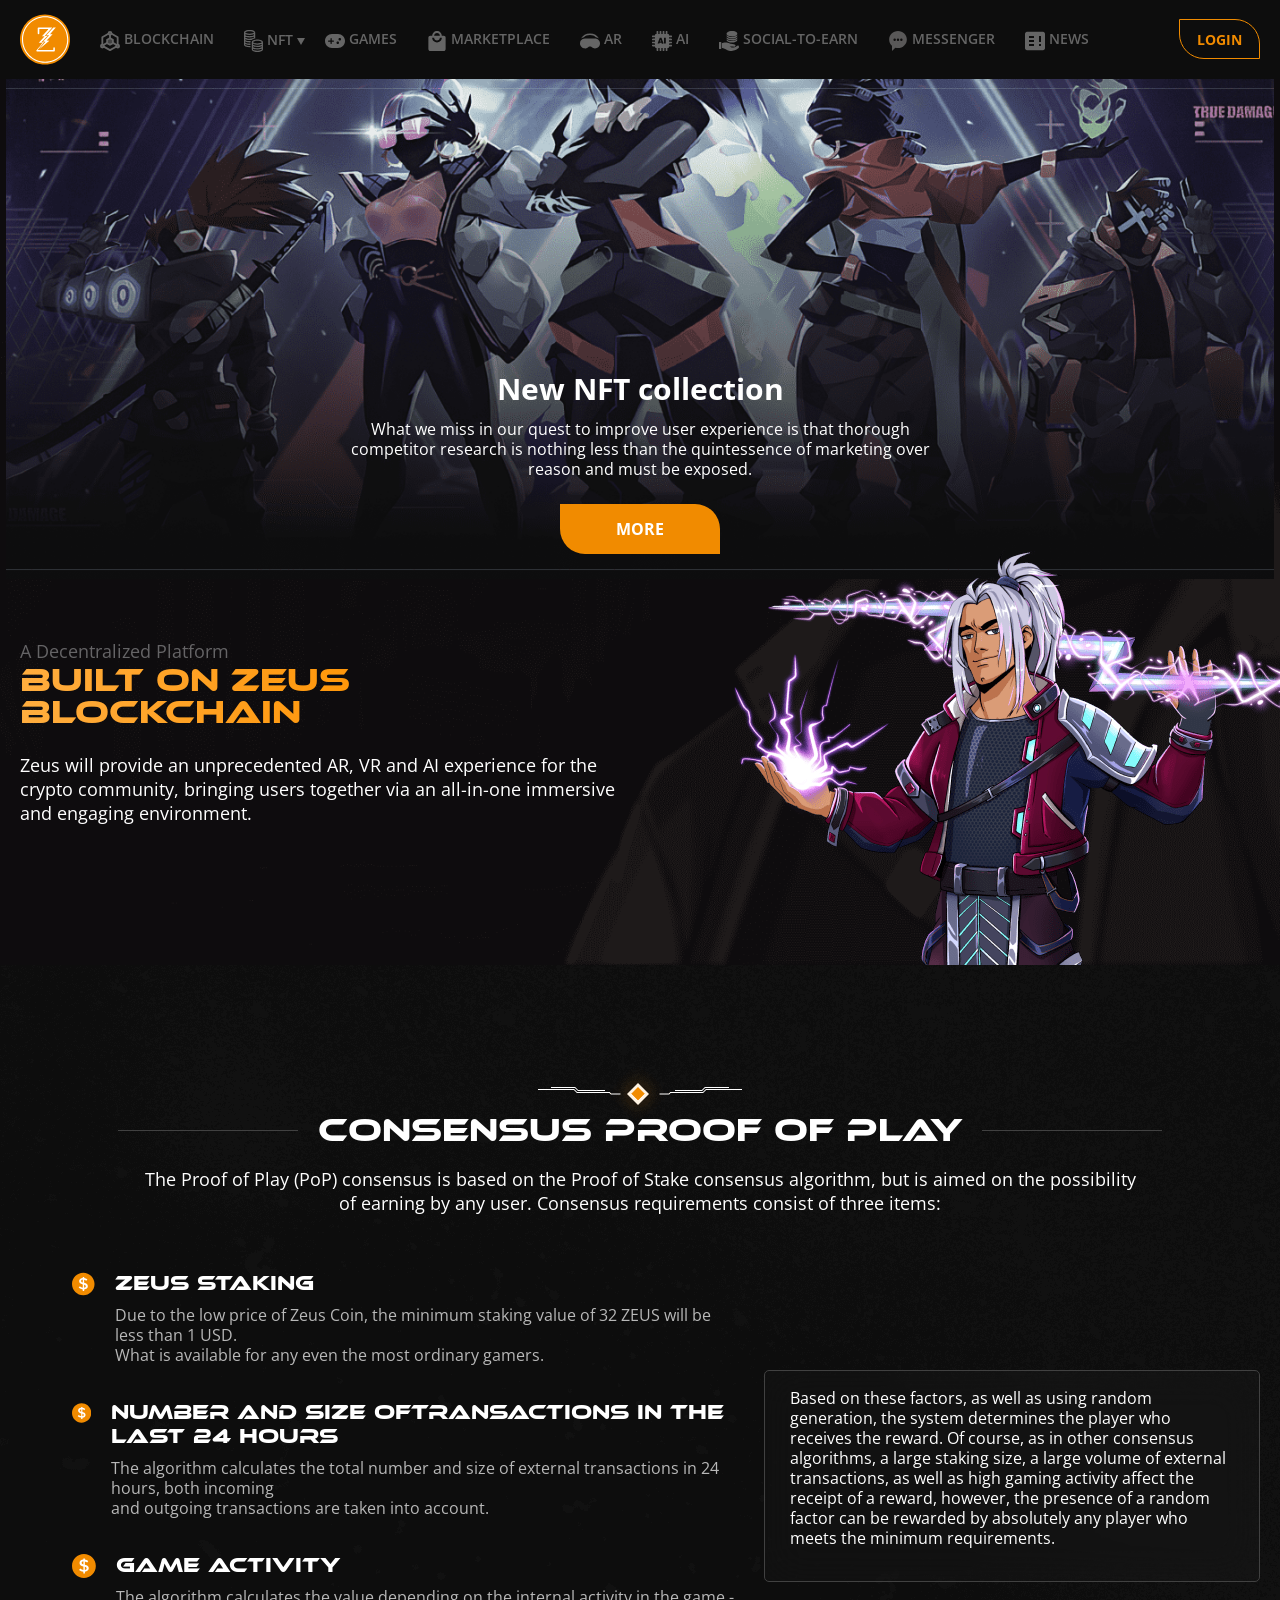
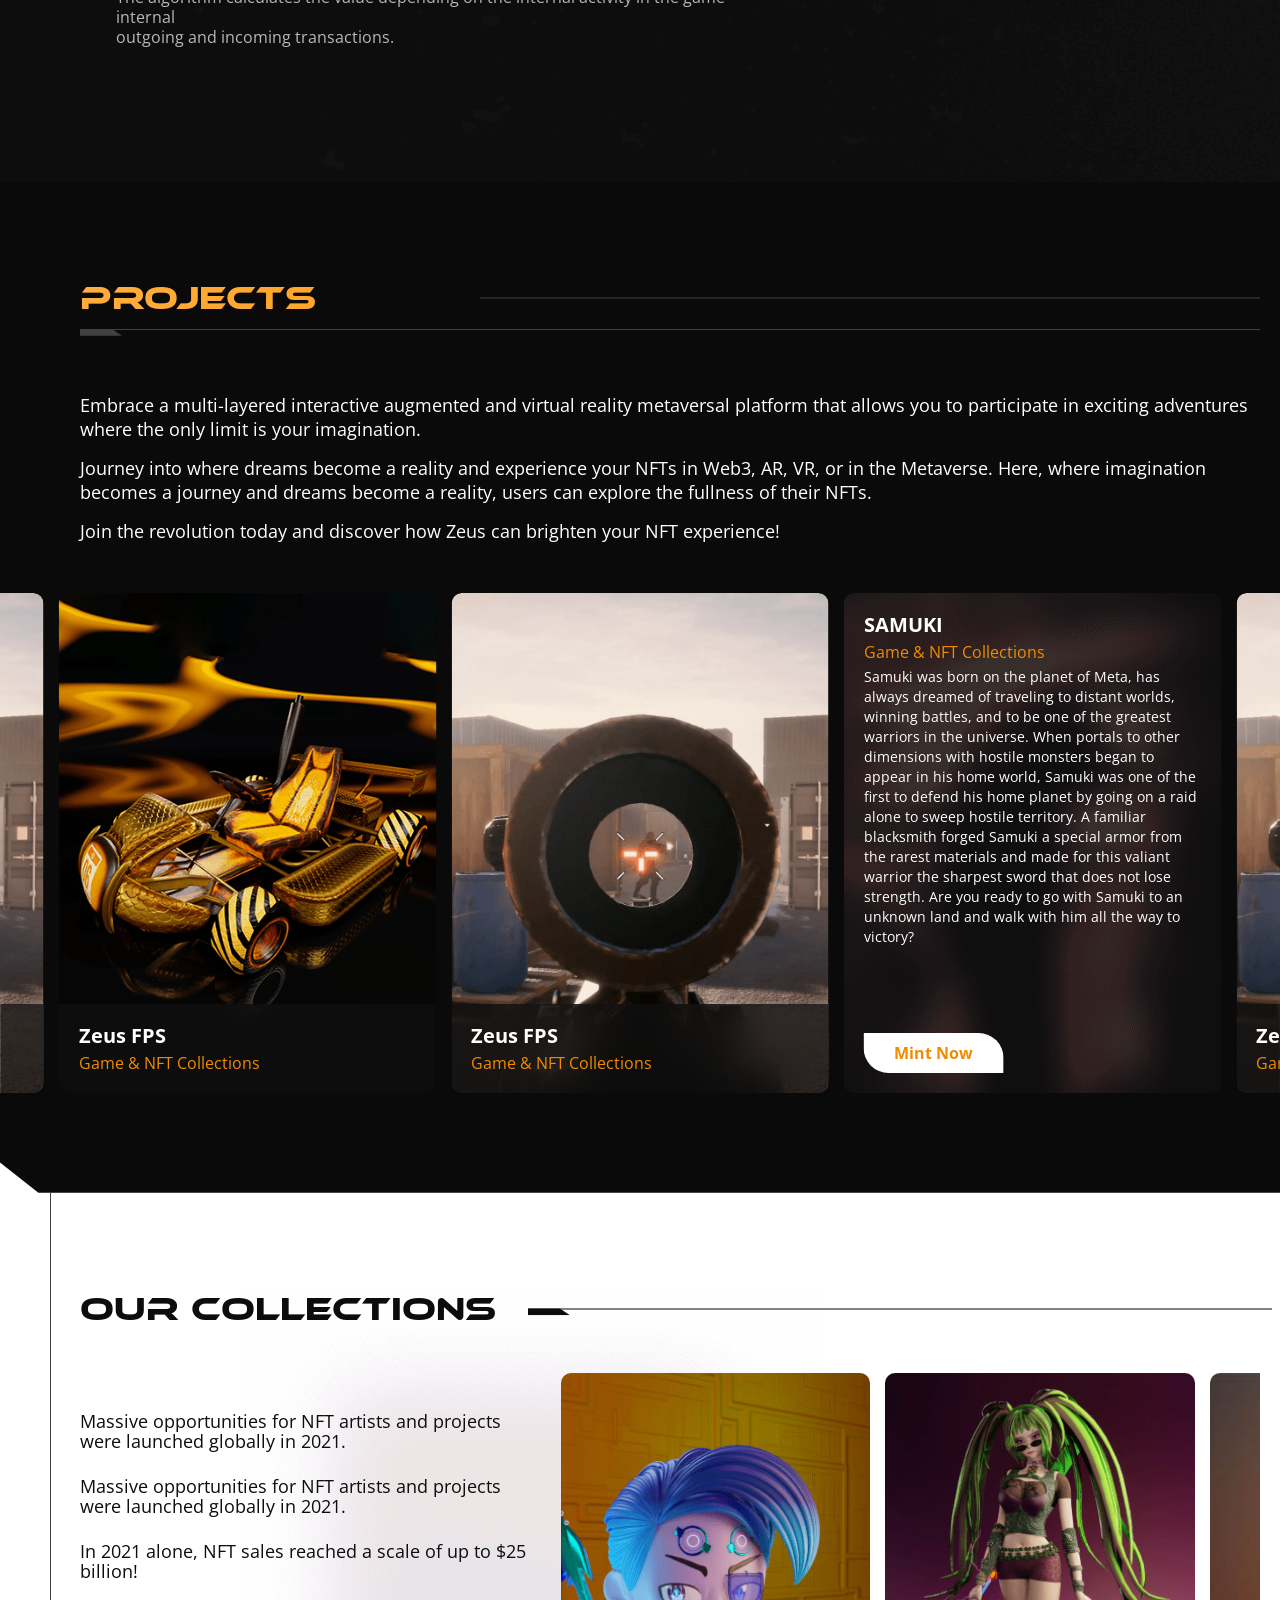
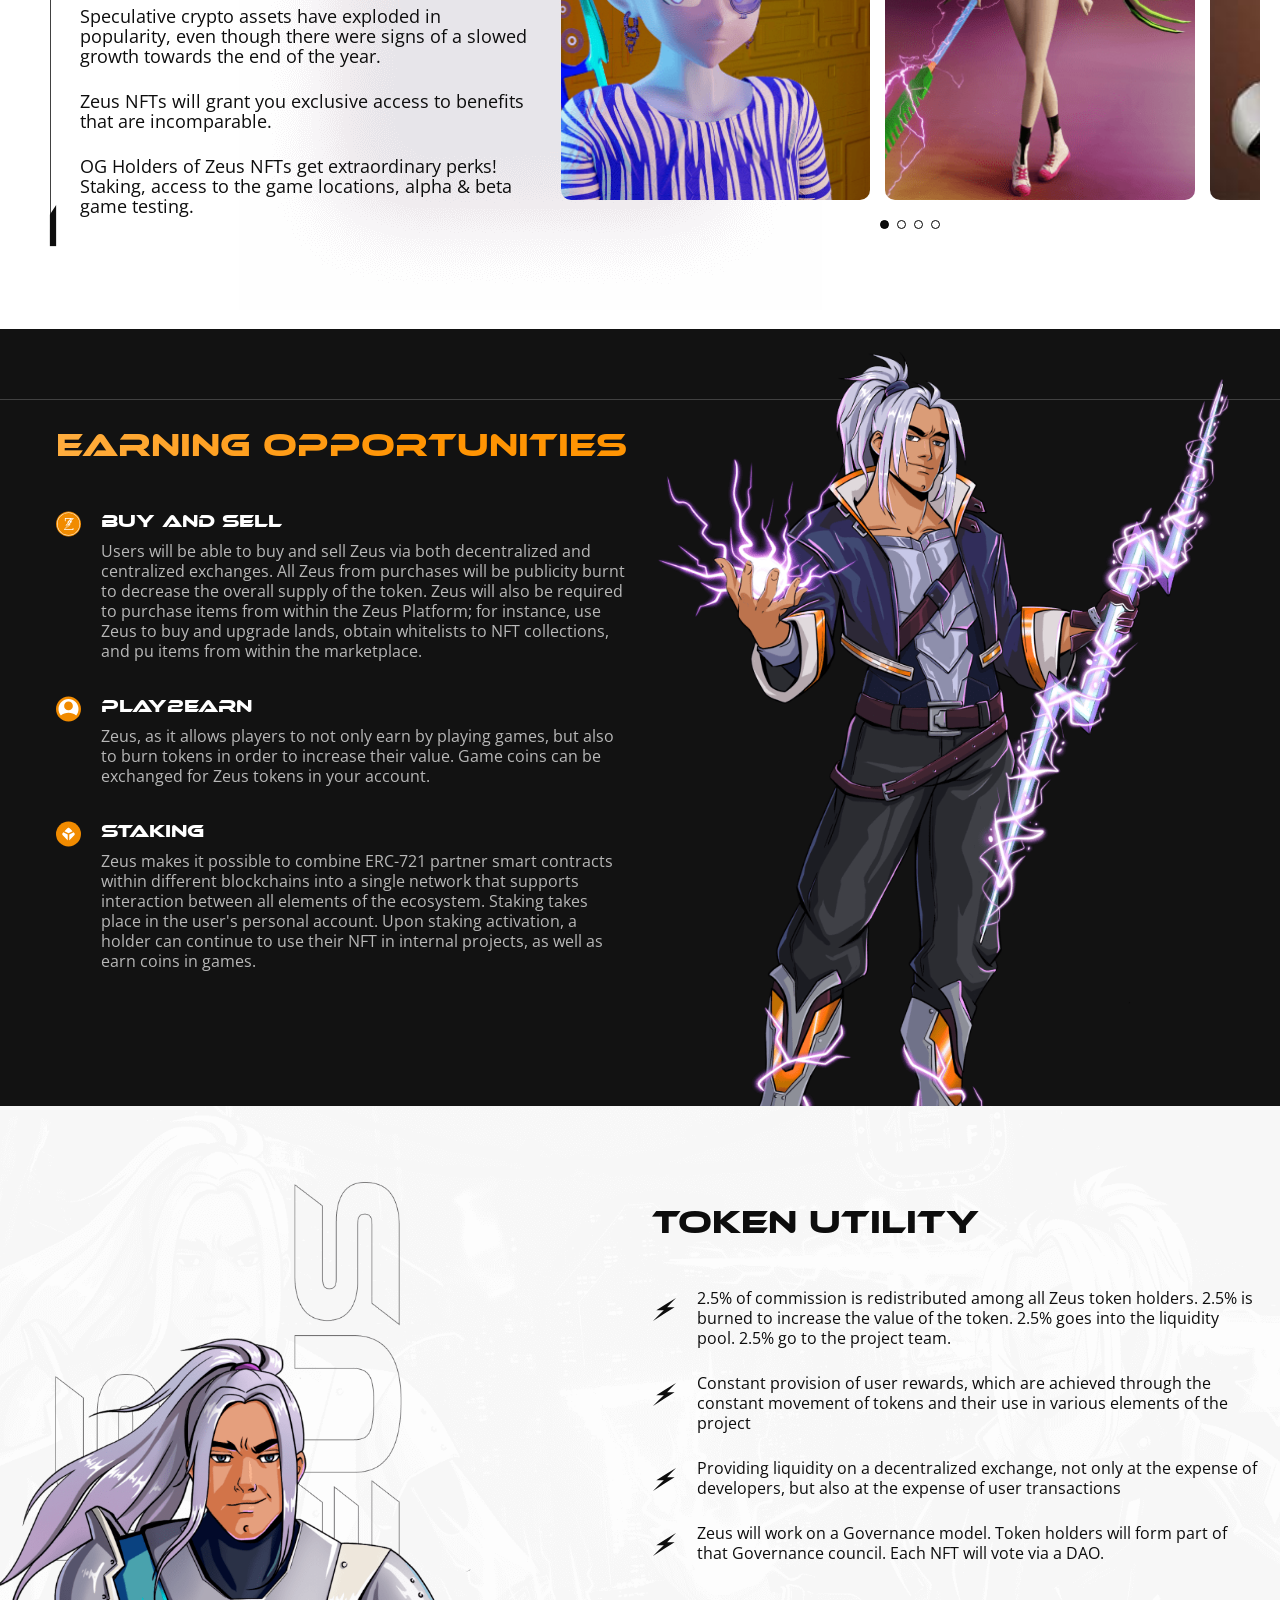
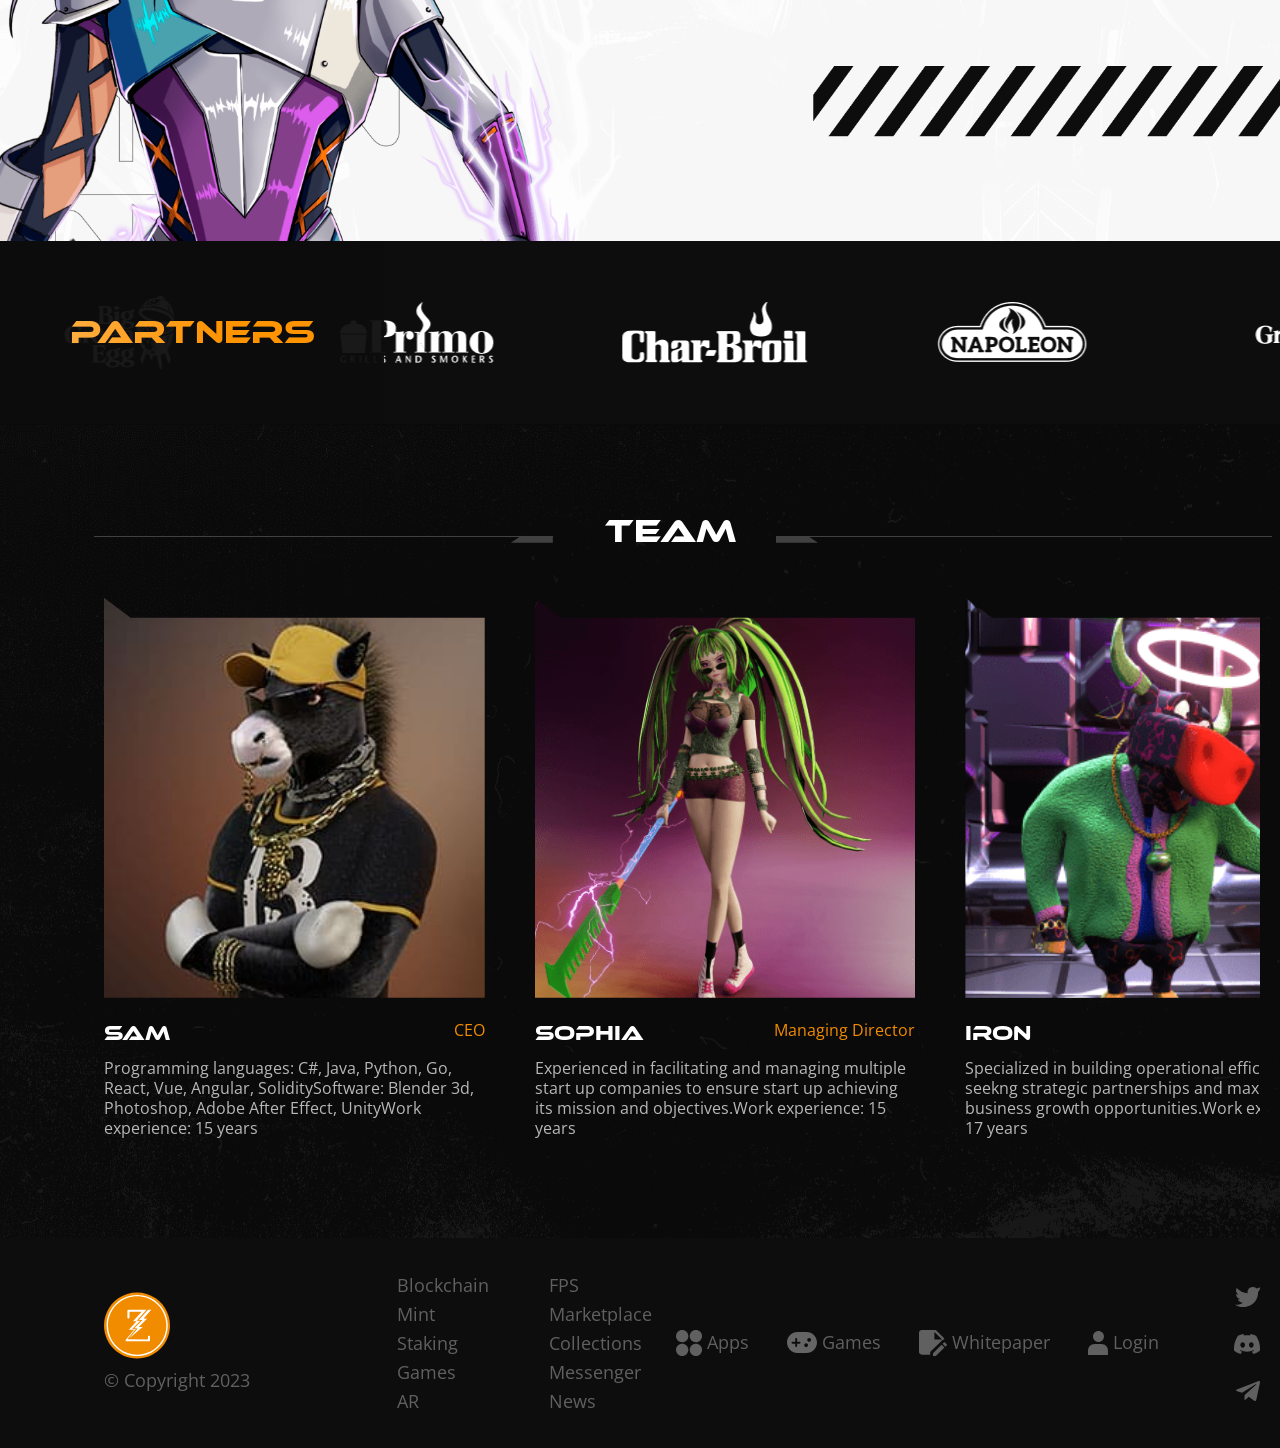
==== commit 7d947b17: "added" ====
--- a/index.html
+++ b/index.html
@@ -16,9 +16,9 @@
     <header class="header">
         <div class="container">
             <div class="row d-flex align-items-center">
-                <div class="col-lg-11 d-flex">
-                    <a href="./index.html" class="header__logo"><img src="assets/img/svg/logo.svg" alt=""></a>
-                    <ul class="header-item d-flex align-items-center justify-content-between">
+                <div class="col-xl-11 col-6 d-flex">
+                    <a href="./index.html" class="header__logo"><img loading="lazy" src="assets/img/svg/logo.svg" alt=""></a>
+                    <ul class="header-item d-none d-xl-flex align-items-center justify-content-between">
                         <li class="header-item__list"><a href="#">
                             <svg width="22" height="22" viewBox="0 0 22 22" fill="none" xmlns="http://www.w3.org/2000/svg">
                                 <mask id="mask0_301_143" style="mask-type:luminance" maskUnits="userSpaceOnUse" x="0" y="0" width="23" height="22">
@@ -52,7 +52,7 @@
                             </div>
                             <div class="header-info d-flex">
                                 <ul class="header-info-item">
-                                    <li class="header-info__list"><a href="#">
+                                    <li class="header-info__list"><a href="./public/mint2.html">
                                         <svg width="29" height="22" viewBox="0 0 29 22" fill="none" xmlns="http://www.w3.org/2000/svg">
                                             <path d="M5.92507 0C7.23266 0.0103355 8.54884 0.132065 9.82683 0.521084C10.3271 0.673246 10.8106 0.863879 11.233 1.17366C11.5012 1.37032 11.7268 1.59856 11.7881 1.93964C11.8118 2.07199 11.7836 2.18137 11.6919 2.28387C11.4234 2.58389 11.0791 2.77624 10.7132 2.93702C9.92541 3.28326 9.09118 3.46786 8.24037 3.5893C6.91117 3.77908 5.57693 3.80262 4.24151 3.67084C3.13463 3.56146 2.0461 3.36738 1.02655 2.90802C0.702983 2.76217 0.403986 2.58188 0.150579 2.3321C-0.00868912 2.17506 -0.0332602 2.00596 0.0377886 1.80757C0.139625 1.52306 0.348331 1.32381 0.590489 1.1527C1.00968 0.856128 1.48363 0.669226 1.97446 0.520222C3.25275 0.132639 4.56863 0.00861295 5.92507 0Z" fill="#494949"/>
                                             <path d="M15.908 11.8572C14.2896 11.8442 12.9198 11.7156 11.5909 11.3062C11.082 11.1495 10.5906 10.9534 10.164 10.6321C10.0903 10.5767 10.0261 10.5095 9.95561 10.4501C9.76378 10.2885 9.75371 10.0932 9.83778 9.87762C9.93192 9.63588 10.1075 9.45702 10.3126 9.30371C10.8091 8.93221 11.3849 8.71975 11.9799 8.55869C13.5453 8.13493 15.1439 8.0422 16.7591 8.14067C17.776 8.20269 18.7772 8.35112 19.7467 8.66664C20.1872 8.8099 20.612 8.98704 20.9904 9.25462C21.1994 9.40247 21.3939 9.56928 21.4966 9.8047C21.6523 10.1624 21.6061 10.283 21.3734 10.4978C20.9936 10.8483 20.5265 11.0519 20.0425 11.2215C19.1091 11.5491 18.1392 11.711 17.154 11.7906C16.6629 11.8302 16.1697 11.844 15.9083 11.8575L15.908 11.8572Z" fill="#494949"/>
@@ -198,7 +198,7 @@
                             </svg>
                              <span>Games</span>   
                         </a></li>
-                        <li class="header-item__list"><a href="#">
+                        <li class="header-item__list"><a href="./public/marketplace.html">
                             <svg width="19" height="22" viewBox="0 0 19 22" fill="none" xmlns="http://www.w3.org/2000/svg">
                                 <path d="M9.5 12.5714C8.10025 12.5714 6.75782 12.0196 5.76805 11.0372C4.77827 10.0549 4.22222 8.72256 4.22222 7.33333H6.33333C6.33333 8.16687 6.66696 8.96627 7.26083 9.55567C7.85469 10.1451 8.66015 10.4762 9.5 10.4762C10.3399 10.4762 11.1453 10.1451 11.7392 9.55567C12.333 8.96627 12.6667 8.16687 12.6667 7.33333H14.7778C14.7778 8.72256 14.2217 10.0549 13.232 11.0372C12.2422 12.0196 10.8998 12.5714 9.5 12.5714ZM9.5 2.09524C10.3399 2.09524 11.1453 2.42636 11.7392 3.01576C12.333 3.60516 12.6667 4.40456 12.6667 5.2381H6.33333C6.33333 4.40456 6.66696 3.60516 7.26083 3.01576C7.85469 2.42636 8.66015 2.09524 9.5 2.09524ZM16.8889 5.2381H14.7778C14.7778 4.55022 14.6413 3.86908 14.376 3.23356C14.1108 2.59805 13.722 2.0206 13.232 1.5342C12.7419 1.0478 12.16 0.661965 11.5197 0.398726C10.8794 0.135487 10.1931 0 9.5 0C8.10025 0 6.75782 0.551869 5.76805 1.5342C4.77827 2.51654 4.22222 3.84887 4.22222 5.2381H2.11111C0.939444 5.2381 0 6.17048 0 7.33333V19.9048C0 20.4605 0.22242 20.9934 0.61833 21.3863C1.01424 21.7793 1.55121 22 2.11111 22H16.8889C17.4488 22 17.9858 21.7793 18.3817 21.3863C18.7776 20.9934 19 20.4605 19 19.9048V7.33333C19 6.77764 18.7776 6.24471 18.3817 5.85178C17.9858 5.45884 17.4488 5.2381 16.8889 5.2381Z" fill="#656565"/>
                             </svg>
@@ -229,7 +229,7 @@
                             </svg>
                             <span>Social-To-Earn</span>
                         </a></li>
-                        <li class="header-item__list"><a href="#">
+                        <li class="header-item__list"><a href="./public/messenger.html">
                             <svg width="23" height="26" viewBox="0 0 23 26" fill="none" xmlns="http://www.w3.org/2000/svg">
                                 <path d="M1.35127e-05 11.1078C1.35127e-05 4.72315 5.02189 0 11.5005 0C17.9791 0 23 4.7241 23 11.1078C23 17.4916 17.9781 22.2147 11.4995 22.2147C10.3399 22.2147 9.2186 22.062 8.17397 21.7757C7.97008 21.7211 7.75351 21.7379 7.56062 21.8235L5.2701 22.8255C5.13203 22.8867 4.98093 22.9131 4.83018 22.9024C4.67943 22.8916 4.53366 22.844 4.40577 22.7638C4.27787 22.6836 4.17178 22.5733 4.09687 22.4426C4.02197 22.3119 3.98056 22.1648 3.9763 22.0143L3.90922 19.972C3.90402 19.8489 3.87422 19.7282 3.82155 19.6167C3.76889 19.5053 3.69443 19.4054 3.60254 19.323C2.4502 18.2875 1.53291 17.0192 0.91185 15.6028C0.290793 14.1863 -0.0197395 12.6542 0.000971885 11.1088L1.35127e-05 11.1078ZM7.97367 9.01779L4.6002 14.3622C4.26477 14.868 4.90688 15.4493 5.38607 15.078L9.0183 12.339C9.26748 12.1481 9.59332 12.1481 9.85209 12.339L12.5355 14.3431C13.3406 14.9444 14.4906 14.7249 15.0273 13.885L18.4008 8.54061C18.7362 8.03479 18.0941 7.46218 17.6149 7.82483L13.9827 10.5639C13.7431 10.7547 13.4076 10.7547 13.1585 10.5639L10.475 8.55969C10.2842 8.41613 10.0655 8.31366 9.83275 8.25877C9.60003 8.20388 9.35839 8.19779 9.12317 8.24086C8.88795 8.28394 8.6643 8.37525 8.46641 8.509C8.26852 8.64275 8.10073 8.81601 7.97367 9.01779Z" fill="#595858"/>
                                 <path d="M3.73242 19.1907L4.66485 17.6431L8.39458 21.3573L3.73242 26.0002V19.1907Z" fill="#595858"/>
@@ -240,7 +240,7 @@
                             </svg>
                             <span>Messenger</span>
                         </a></li>
-                        <li class="header-item__list"><a href="#">
+                        <li class="header-item__list"><a href="./public/news.html">
                             <svg width="24" height="22" viewBox="0 0 24 22" fill="none" xmlns="http://www.w3.org/2000/svg">
                                 <path d="M4.8 17.1111H10.8V14.6667H4.8V17.1111ZM16.8 17.1111H19.2V14.6667H16.8V17.1111ZM4.8 12.2222H10.8V9.77778H4.8V12.2222ZM16.8 12.2222H19.2V4.88889H16.8V12.2222ZM4.8 7.33333H10.8V4.88889H4.8V7.33333ZM2.4 22C1.74 22 1.1752 21.7609 0.7056 21.2826C0.2352 20.8034 0 20.2278 0 19.5556V2.44444C0 1.77222 0.2352 1.19656 0.7056 0.717444C1.1752 0.239148 1.74 0 2.4 0H21.6C22.26 0 22.8252 0.239148 23.2956 0.717444C23.7652 1.19656 24 1.77222 24 2.44444V19.5556C24 20.2278 23.7652 20.8034 23.2956 21.2826C22.8252 21.7609 22.26 22 21.6 22H2.4Z" fill="#656565"/>
                             </svg>
@@ -248,12 +248,261 @@
                         </a></li>
                     </ul>
                 </div>
-                <div class="col-lg-1 d-flex justify-content-end">
-                    <a href="#" class="login">login</a>
+                <div class="col-xl-1 col-6 d-flex justify-content-end">
+                    <a href="#" class="login d-none d-xl-flex">login</a>
+                    <span class="menu-burger d-xl-none">
+                        <svg class="burger" width="30" height="16" viewBox="0 0 30 16" fill="none" xmlns="http://www.w3.org/2000/svg">
+                            <rect width="30" height="4" rx="2" fill="white"/>
+                            <rect x="4" y="6" width="26" height="4" rx="2" fill="white"/>
+                            <rect x="8" y="12" width="22" height="4" rx="2" fill="white"/>
+                        </svg>
+                        <svg class="close" width="23" height="23" viewBox="0 0 23 23" fill="none" xmlns="http://www.w3.org/2000/svg">
+                            <path d="M3.36719 3.36719L19.6325 19.6325" stroke="#fff" stroke-width="3.5" stroke-miterlimit="10"></path>
+                            <path d="M3.36719 19.6325L19.6325 3.36719" stroke="#fff" stroke-width="3.5" stroke-miterlimit="10"></path>
+                         </svg>
+                    </span>
                 </div>
             </div>
         </div>
     </header>
+
+    <div class="menu d-none">
+        <div class="menu-content">
+            <ul class="header-item">
+                <li class="header-item__list"><a href="#">
+                    <svg width="22" height="22" viewBox="0 0 22 22" fill="none" xmlns="http://www.w3.org/2000/svg">
+                        <mask id="mask0_301_144" style="mask-type:luminance" maskUnits="userSpaceOnUse" x="0" y="0" width="23" height="22">
+                        <path d="M19.4199 14.6839V6.78933L12.8411 3.08887M9.15696 3.08887L2.57812 6.78933V14.6839M4.15705 17.1513L10.999 20.9996L15.2095 18.6312L17.841 17.1507" stroke="white" stroke-width="2" stroke-linecap="round" stroke-linejoin="round"/>
+                        <path d="M9.42072 8.76332L7.8418 9.68436V13.3685L9.42072 14.2895L10.9996 15.2106L12.5786 14.2895L14.1575 13.3685V9.68436L12.5786 8.76332L10.9996 7.84229L9.42072 8.76332Z" fill="#F18B00" stroke="white" stroke-width="2" stroke-linecap="round" stroke-linejoin="round"/>
+                        <path d="M11.0002 7.84186V4.15771M14.158 13.1049L17.8422 15.2102M7.84235 13.1049L4.1582 15.2102" stroke="white" stroke-width="2" stroke-linecap="round" stroke-linejoin="round"/>
+                        <path d="M10.9998 4.15784C11.8718 4.15784 12.5787 3.45093 12.5787 2.57892C12.5787 1.70691 11.8718 1 10.9998 1C10.1278 1 9.4209 1.70691 9.4209 2.57892C9.4209 3.45093 10.1278 4.15784 10.9998 4.15784Z" fill="#F18B00" stroke="white" stroke-width="2" stroke-linecap="round" stroke-linejoin="round"/>
+                        <path d="M2.57892 18.1578C3.45093 18.1578 4.15784 17.4509 4.15784 16.5789C4.15784 15.7069 3.45093 15 2.57892 15C1.70691 15 1 15.7069 1 16.5789C1 17.4509 1.70691 18.1578 2.57892 18.1578Z" fill="#F18B00" stroke="white" stroke-width="2" stroke-linecap="round" stroke-linejoin="round"/>
+                        <path d="M19.4217 18.1578C20.2937 18.1578 21.0006 17.4509 21.0006 16.5789C21.0006 15.7069 20.2937 15 19.4217 15C18.5497 15 17.8428 15.7069 17.8428 16.5789C17.8428 17.4509 18.5497 18.1578 19.4217 18.1578Z" fill="#F18B00" stroke="white" stroke-width="2" stroke-linecap="round" stroke-linejoin="round"/>
+                        </mask>
+                        <g mask="url(#mask0_301_144)">
+                        <path d="M-1.63086 -1.10547H23.6319V24.1573H-1.63086V-1.10547Z" fill="#656565"/>
+                        </g>
+                        </svg>
+                    <span>Blockchain</span>
+                </a></li>
+                <li class="header-list position-relative">
+                    <div class="d-flex align-items-center">
+                        <span>
+                            <svg width="19" height="22" viewBox="0 0 19 22" fill="none" xmlns="http://www.w3.org/2000/svg">
+                                <path d="M1.25162 9.16435C1.25162 9.39144 1.21738 9.62233 1.26392 9.83529C1.29387 9.97383 1.41958 10.1173 1.54046 10.2053C2.12565 10.6317 2.81139 10.7985 3.50302 10.9311C4.45248 11.1125 5.41102 11.1582 6.37438 11.0881C6.46318 11.0816 6.55197 11.0778 6.6413 11.0761C6.65574 11.0761 6.67072 11.0924 6.67232 11.093C6.60707 11.5325 6.54234 11.9655 6.47334 12.4278C5.61054 12.5109 4.72474 12.455 3.84215 12.342C2.95849 12.229 2.10051 12.0073 1.28799 11.6124C1.19866 12.4615 1.16657 12.5343 1.88601 12.8961C2.96117 13.4372 4.1326 13.5551 5.31207 13.5986C5.70201 13.6132 6.09249 13.6008 6.50062 13.6008V14.8775C4.71672 14.9638 2.96491 14.8296 1.3019 14.0723C1.11147 14.7085 1.27355 15.0633 1.86141 15.3458C2.68516 15.7418 3.56133 15.9363 4.46264 15.989C5.13448 16.0281 5.8106 15.9966 6.50169 15.9966V17.2825C6.31126 17.295 6.11923 17.3173 5.9272 17.3189C4.38561 17.3325 2.86916 17.1902 1.44044 16.541C0.963303 16.3242 0.516124 16.0477 0.245998 15.5794C0.116552 15.3555 0.0127804 15.0768 0.0117106 14.8226C-0.00326664 10.7187 -0.00112703 6.6142 0.00315219 2.50974C0.0036871 1.76382 0.48617 1.3292 1.05424 0.989648C1.9518 0.45289 2.95207 0.236122 3.97267 0.105192C5.06387 -0.0344301 6.15828 -0.0366032 7.24841 0.107909C8.41076 0.262199 9.5485 0.508304 10.5172 1.24173C10.9959 1.6041 11.2431 2.08327 11.2399 2.70478C11.2302 4.53997 11.2324 6.3757 11.2415 8.21089C11.2425 8.44722 11.1778 8.54012 10.9419 8.57598C10.1487 8.69767 9.37893 8.91335 8.6504 9.26322C8.54609 9.3132 8.42467 9.34471 8.34069 9.41914C7.86302 9.84073 7.27195 9.87984 6.68944 9.92113C5.40514 10.0124 4.12458 9.97383 2.86756 9.6647C2.33479 9.53377 1.81647 9.34145 1.25108 9.16435H1.25162ZM5.5838 3.78318C6.67767 3.75004 7.75229 3.67127 8.77931 3.30075C9.11095 3.18123 9.4351 3.01825 9.73036 2.8243C10.0385 2.6222 10.0272 2.46302 9.74053 2.23756C9.60841 2.13379 9.46077 2.04469 9.3094 1.97189C8.56107 1.61116 7.76192 1.44709 6.94299 1.36505C5.39551 1.20968 3.86515 1.26944 2.37866 1.77794C2.07162 1.8828 1.77743 2.0485 1.50356 2.22778C1.18154 2.43857 1.19331 2.61839 1.51104 2.8444C1.656 2.94762 1.81166 3.03998 1.97267 3.11386C3.12592 3.64193 4.3578 3.73592 5.5838 3.78318ZM1.25429 6.69026C1.25429 6.80435 1.27087 6.93039 1.25108 7.05045C1.18796 7.43455 1.36555 7.69043 1.68649 7.82897C2.1663 8.0365 2.64932 8.26414 3.15373 8.38094C4.55411 8.70582 5.97428 8.73353 7.39605 8.51567C8.13635 8.40213 8.86489 8.23534 9.52229 7.85233C10.0117 7.56711 10.1171 7.23897 9.94433 6.70058C7.05478 7.79366 4.17272 7.79474 1.25483 6.6908L1.25429 6.69026ZM1.25429 4.24605C1.25429 4.32592 1.26873 4.42425 1.25162 4.51715C1.16175 5.01262 1.44204 5.26687 1.82824 5.46191C2.46478 5.78353 3.14571 5.95466 3.84215 6.05897C4.85954 6.21109 5.88174 6.22576 6.90554 6.11928C7.74106 6.03181 8.55732 5.86122 9.32651 5.50483C9.95128 5.21526 10.108 4.88875 9.95021 4.25366C7.05692 5.32229 4.17005 5.32446 1.25376 4.24605H1.25429Z" fill="#656565"/>
+                                <path d="M7.74644 15.7681C7.74644 14.6473 7.77854 13.5249 7.73628 12.4052C7.70311 11.5403 8.10536 10.9862 8.78683 10.5755C9.60469 10.0822 10.5124 9.86213 11.4389 9.72142C12.7232 9.52638 14.0128 9.52747 15.2971 9.72251C16.1968 9.85887 17.0768 10.0778 17.8791 10.5396C18.6173 10.9644 19.0147 11.555 18.9992 12.4715C18.9612 14.6946 18.9655 16.9193 18.9976 19.1429C19.0104 20.0236 18.6258 20.6033 17.9176 21.0162C17.0222 21.5377 16.0337 21.761 15.0233 21.8914C13.9144 22.0343 12.8018 22.0397 11.6946 21.8892C10.552 21.7338 9.42764 21.4997 8.47444 20.7766C7.99089 20.4099 7.72879 19.9361 7.74109 19.2945C7.76356 18.1199 7.74751 16.9443 7.74751 15.7686L7.74644 15.7681ZM13.3795 13.4141C14.1712 13.3125 14.9671 13.2364 15.7534 13.1017C16.3578 12.9979 16.9446 12.804 17.4555 12.4362C17.7866 12.1977 17.7967 12.0179 17.4565 11.8016C17.1661 11.6164 16.8532 11.4512 16.5295 11.3382C15.4934 10.9775 14.4156 10.8732 13.3255 10.8748C12.253 10.877 11.1928 10.9856 10.176 11.3447C9.82133 11.4697 9.48648 11.6723 9.16982 11.882C8.94997 12.0276 8.96014 12.1716 9.16233 12.3411C9.31799 12.4715 9.49343 12.5883 9.67637 12.6736C10.8494 13.2196 12.1011 13.3407 13.379 13.4141H13.3795ZM9.04679 16.2527C8.97137 17.1105 8.92751 17.1632 9.66942 17.5348C10.0321 17.7168 10.4284 17.8434 10.8221 17.9461C11.9631 18.2433 13.1308 18.2808 14.2963 18.1993C15.2554 18.1324 16.2038 17.97 17.0858 17.5403C17.7095 17.236 17.8369 16.9823 17.6999 16.2456C16.3284 16.8862 14.8767 17.0823 13.3886 17.085C11.8914 17.0877 10.4311 16.8894 9.04679 16.2532V16.2527ZM17.7309 13.7705C16.3348 14.4333 14.8708 14.6272 13.3779 14.6294C11.8866 14.6316 10.4263 14.4311 9.01363 13.7792C9.01363 13.9421 9.02914 14.0524 9.01095 14.1562C8.94088 14.5604 9.12435 14.8331 9.46722 14.9749C9.96629 15.1814 10.4696 15.4036 10.9928 15.5198C12.5675 15.8691 14.1535 15.8561 15.7331 15.5296C16.3348 15.4052 16.9307 15.2389 17.4341 14.8608C17.5641 14.7636 17.6791 14.5952 17.7186 14.4376C17.7673 14.2437 17.7304 14.0269 17.7304 13.7705H17.7309ZM9.03877 18.7545C8.92109 19.4341 9.00239 19.6498 9.53355 19.9378C9.7443 20.0518 9.9695 20.1426 10.1958 20.2213C11.1918 20.569 12.2252 20.681 13.2709 20.682C14.5686 20.6837 15.8481 20.5652 17.0527 20.0127C17.7026 19.715 17.8454 19.4401 17.7117 18.7512C14.8195 19.8302 11.9315 19.8345 9.03877 18.754V18.7545Z" fill="#656565"/>
+                            </svg>
+                        </span>
+                        <span class="mx-1 text">NFT</span>
+                        <span>
+                            <svg width="8" height="7" viewBox="0 0 8 7" fill="none" xmlns="http://www.w3.org/2000/svg">
+                                <path d="M4 7L-1.35122e-07 2.22545e-07L8 -4.76837e-07L4 7Z" fill="#656565"/>
+                            </svg>
+                        </span>
+                    </div>
+                    <div class="header-info d-flex">
+                        <ul class="header-info-item">
+                            <li class="header-info__list"><a href="./public/mint2.html">
+                                <svg width="29" height="22" viewBox="0 0 29 22" fill="none" xmlns="http://www.w3.org/2000/svg">
+                                    <path d="M5.92507 0C7.23266 0.0103355 8.54884 0.132065 9.82683 0.521084C10.3271 0.673246 10.8106 0.863879 11.233 1.17366C11.5012 1.37032 11.7268 1.59856 11.7881 1.93964C11.8118 2.07199 11.7836 2.18137 11.6919 2.28387C11.4234 2.58389 11.0791 2.77624 10.7132 2.93702C9.92541 3.28326 9.09118 3.46786 8.24037 3.5893C6.91117 3.77908 5.57693 3.80262 4.24151 3.67084C3.13463 3.56146 2.0461 3.36738 1.02655 2.90802C0.702983 2.76217 0.403986 2.58188 0.150579 2.3321C-0.00868912 2.17506 -0.0332602 2.00596 0.0377886 1.80757C0.139625 1.52306 0.348331 1.32381 0.590489 1.1527C1.00968 0.856128 1.48363 0.669226 1.97446 0.520222C3.25275 0.132639 4.56863 0.00861295 5.92507 0Z" fill="#494949"/>
+                                    <path d="M15.908 11.8572C14.2896 11.8442 12.9198 11.7156 11.5909 11.3062C11.082 11.1495 10.5906 10.9534 10.164 10.6321C10.0903 10.5767 10.0261 10.5095 9.95561 10.4501C9.76378 10.2885 9.75371 10.0932 9.83778 9.87762C9.93192 9.63588 10.1075 9.45702 10.3126 9.30371C10.8091 8.93221 11.3849 8.71975 11.9799 8.55869C13.5453 8.13493 15.1439 8.0422 16.7591 8.14067C17.776 8.20269 18.7772 8.35112 19.7467 8.66664C20.1872 8.8099 20.612 8.98704 20.9904 9.25462C21.1994 9.40247 21.3939 9.56928 21.4966 9.8047C21.6523 10.1624 21.6061 10.283 21.3734 10.4978C20.9936 10.8483 20.5265 11.0519 20.0425 11.2215C19.1091 11.5491 18.1392 11.711 17.154 11.7906C16.6629 11.8302 16.1697 11.844 15.9083 11.8575L15.908 11.8572Z" fill="#494949"/>
+                                    <path d="M23.1417 2.72514C24.4105 2.73346 25.6974 2.8529 26.9499 3.2201C27.4659 3.3714 27.9647 3.5626 28.4052 3.87267C28.6435 4.04034 28.8504 4.23499 28.9549 4.51233C29.0366 4.72937 29.0138 4.91484 28.8318 5.08537C28.513 5.38367 28.1337 5.58119 27.7305 5.74139C26.8569 6.08821 25.9404 6.26449 25.0079 6.37014C23.9516 6.48986 22.8921 6.51053 21.832 6.42727C20.594 6.32995 19.3755 6.14161 18.2343 5.63201C17.9104 5.48731 17.6111 5.30701 17.3583 5.05638C17.1999 4.89933 17.1762 4.72851 17.2461 4.53099C17.3503 4.23556 17.5703 4.03287 17.8225 3.85918C18.295 3.53418 18.829 3.33953 19.3802 3.18564C20.5984 2.84572 21.8462 2.73059 23.142 2.72456L23.1417 2.72514Z" fill="#494949"/>
+                                    <path d="M21.5496 13.102C21.5496 13.5117 21.5546 13.9033 21.5446 14.2943C21.5428 14.3601 21.4862 14.4339 21.4362 14.4878C21.181 14.7637 20.8542 14.9415 20.512 15.0928C19.7207 15.4427 18.882 15.6285 18.0267 15.7499C16.6141 15.9503 15.1969 15.9658 13.7798 15.8051C12.7588 15.6891 11.7558 15.495 10.8159 15.0695C10.4749 14.915 10.148 14.7359 9.90706 14.4459C9.85939 14.3885 9.82742 14.3024 9.82594 14.2286C9.81795 13.8568 9.82209 13.4844 9.82209 13.0862C9.9109 13.1439 9.98136 13.1913 10.0533 13.2361C10.6833 13.628 11.3819 13.8554 12.1022 14.0259C13.4133 14.336 14.7473 14.4353 16.093 14.4057C17.4492 14.3762 18.7852 14.218 20.0783 13.8C20.5804 13.6377 21.0602 13.4296 21.4898 13.1238C21.5004 13.1161 21.5152 13.1141 21.5493 13.1017L21.5496 13.102Z" fill="#494949"/>
+                                    <path d="M21.5493 19.177C21.5493 19.5973 21.5531 19.9889 21.5451 20.3805C21.544 20.4385 21.4969 20.5037 21.4546 20.5519C21.2325 20.804 20.946 20.9725 20.6434 21.1164C19.8838 21.4775 19.0723 21.6713 18.2429 21.802C16.7434 22.0382 15.2381 22.0595 13.7313 21.8849C12.7348 21.7695 11.7561 21.5754 10.8372 21.1655C10.4911 21.011 10.1584 20.8304 9.91239 20.5382C9.86176 20.4779 9.82802 20.3863 9.82624 20.3085C9.81736 19.9378 9.82239 19.5666 9.82239 19.1879C10.0566 19.3194 10.2703 19.4546 10.4971 19.564C11.3174 19.9591 12.1963 20.1718 13.0954 20.3047C15.0782 20.5982 17.056 20.5749 19.022 20.1678C19.7861 20.0096 20.5277 19.7851 21.2044 19.3932C21.3131 19.3303 21.4173 19.2603 21.5496 19.177H21.5493Z" fill="#494949"/>
+                                    <path d="M21.5484 11.0567C21.5484 11.4868 21.5514 11.8864 21.5446 12.2861C21.5437 12.3352 21.4978 12.3892 21.4611 12.4314C21.2331 12.692 20.9377 12.8643 20.6259 13.0113C19.8793 13.3633 19.0821 13.5539 18.268 13.6843C16.9379 13.8973 15.5998 13.9381 14.2582 13.8238C13.1057 13.7256 11.9719 13.537 10.9032 13.0808C10.5681 12.9378 10.2519 12.7635 9.98758 12.5117C9.87479 12.4044 9.80966 12.2892 9.81736 12.1222C9.83275 11.7756 9.82209 11.4282 9.82209 11.0633C9.98876 11.1638 10.1335 11.2603 10.2866 11.3424C11.072 11.7641 11.9251 11.9918 12.8017 12.1394C14.9737 12.5054 17.1389 12.4807 19.2899 11.9921C20.0848 11.8115 20.8486 11.5488 21.5487 11.0567H21.5484Z" fill="#494949"/>
+                                    <path d="M21.5499 17.1493C21.5499 17.4788 21.528 17.7892 21.5564 18.0952C21.5827 18.38 21.4596 18.5641 21.2444 18.7263C20.7527 19.0969 20.1854 19.3122 19.5969 19.4779C18.0851 19.9034 16.5365 20.0116 14.9717 19.9533C14.0042 19.9172 13.0465 19.8035 12.1078 19.566C11.4574 19.4015 10.8242 19.1948 10.2641 18.8196C10.2114 18.7843 10.1616 18.7449 10.1107 18.7073C9.90765 18.5575 9.79308 18.3803 9.81617 18.1116C9.84282 17.7998 9.82239 17.4843 9.82239 17.1441C9.90972 17.2004 9.97663 17.2449 10.0444 17.2873C10.699 17.6976 11.4278 17.9287 12.178 18.101C13.4713 18.3978 14.786 18.4969 16.1117 18.4653C17.3426 18.4357 18.5593 18.2994 19.7446 17.9609C20.3616 17.7846 20.9554 17.5575 21.4812 17.1877C21.4957 17.1774 21.5126 17.1702 21.5502 17.1495L21.5499 17.1493Z" fill="#494949"/>
+                                    <path d="M11.7676 5.01819C11.7676 5.40147 11.7742 5.78876 11.762 6.1752C11.7597 6.24927 11.6972 6.33253 11.6406 6.39253C11.3766 6.6736 11.0394 6.85361 10.6865 7.00606C9.86916 7.35919 9.00444 7.54265 8.12344 7.66237C7.0204 7.81252 5.91234 7.84669 4.80191 7.77319C3.58253 7.69251 2.38151 7.51509 1.24236 7.05889C0.848929 6.90127 0.475627 6.70863 0.172189 6.40861C0.0777536 6.31502 0.0297956 6.21482 0.0342362 6.07787C0.0443014 5.76752 0.0371965 5.45659 0.0377886 5.14595C0.0377886 5.1003 0.0422292 5.05494 0.0443014 5.01819C0.348627 5.17581 0.638447 5.34778 0.945733 5.481C1.76161 5.83441 2.62633 6.02017 3.50704 6.14477C4.60919 6.30066 5.71607 6.34631 6.82739 6.28487C8.18205 6.20994 9.51658 6.02706 10.7783 5.51229C11.1155 5.37477 11.4311 5.18787 11.7674 5.01819H11.7676Z" fill="#494949"/>
+                                    <path d="M0.0374926 2.96199C1.22016 3.73572 2.53782 3.99641 3.88449 4.16407C4.91499 4.29241 5.95023 4.3125 6.98636 4.24762C8.2759 4.16695 9.5456 3.98177 10.7478 3.49715C11.0953 3.35704 11.4207 3.16497 11.7602 2.99472C11.7617 3.01367 11.7676 3.05358 11.7676 3.09349C11.7682 3.41848 11.7629 3.74376 11.7709 4.06847C11.7739 4.18389 11.7339 4.26944 11.6572 4.35012C11.3772 4.64554 11.024 4.83388 10.6522 4.99207C9.86532 5.32711 9.03464 5.5054 8.18857 5.62483C7.02692 5.78876 5.85935 5.81862 4.69 5.73623C3.50082 5.65239 2.33 5.47095 1.22075 5.02106C0.832647 4.86373 0.464377 4.67195 0.166565 4.37337C0.0762734 4.28293 0.0312758 4.18647 0.0345322 4.05498C0.0437094 3.69783 0.0377886 3.34039 0.0377886 2.96142L0.0374926 2.96199Z" fill="#494949"/>
+                                    <path d="M9.82209 15.1146C10.8052 15.7829 11.9053 16.0514 13.0329 16.2371C14.2878 16.4438 15.5531 16.4883 16.8219 16.4057C18.0904 16.3233 19.3409 16.1398 20.5238 15.6615C20.8717 15.5208 21.1979 15.3308 21.5395 15.1608C21.5407 15.1694 21.5493 15.2033 21.5493 15.2375C21.5502 15.5814 21.5549 15.9256 21.546 16.2696C21.5443 16.3431 21.5099 16.4292 21.4611 16.4855C21.1878 16.8013 20.8213 16.9902 20.4409 17.1524C19.6499 17.4895 18.8145 17.6683 17.9637 17.7875C16.8121 17.9485 15.6549 17.979 14.4959 17.8983C13.302 17.8153 12.1267 17.6342 11.0128 17.1837C10.6155 17.0229 10.238 16.8277 9.93785 16.5168C9.85584 16.4318 9.81736 16.3425 9.82002 16.2225C9.82772 15.861 9.82269 15.4993 9.82269 15.1143L9.82209 15.1146Z" fill="#494949"/>
+                                    <path d="M17.2464 5.69058C18.5217 6.51369 19.9492 6.77265 21.4084 6.92079C22.9824 7.08071 24.5511 7.02874 26.1074 6.74279C26.9819 6.58202 27.8338 6.35004 28.6104 5.90935C28.6699 5.87547 28.727 5.83786 28.7847 5.80111C28.8407 5.76551 28.8963 5.72905 28.9724 5.67938C28.9724 6.10084 28.9766 6.5002 28.968 6.89926C28.9668 6.95611 28.912 7.01898 28.8682 7.06693C28.5757 7.38561 28.1956 7.57854 27.7998 7.74276C27.0378 8.05828 26.2355 8.23025 25.4197 8.34767C24.4262 8.49065 23.4265 8.52424 22.4238 8.48979C22.1135 8.47916 21.8036 8.45246 21.4939 8.42835C21.4368 8.42404 21.377 8.40624 21.3264 8.38012C20.477 7.94028 19.5587 7.71175 18.6194 7.54839C18.3965 7.50963 18.1712 7.48207 17.9471 7.44992C17.6309 7.40455 17.4513 7.17947 17.2653 6.96328C17.2514 6.94692 17.2479 6.9185 17.2476 6.89582C17.2467 6.49962 17.247 6.10343 17.247 5.69029L17.2464 5.69058Z" fill="#494949"/>
+                                    <path d="M11.7676 7.01869C11.7676 7.2145 11.7585 7.38704 11.7706 7.55815C11.7801 7.69051 11.7395 7.74706 11.5995 7.78094C11.0344 7.9176 10.487 8.10536 9.97455 8.37868C9.65306 8.55036 9.34488 8.74358 9.12819 9.037C9.03286 9.1659 8.96655 9.31979 8.91208 9.4708C8.88455 9.54746 8.85494 9.57502 8.77709 9.58937C7.70662 9.78431 6.62608 9.85695 5.53904 9.83369C4.42239 9.80986 3.3161 9.69445 2.23408 9.41252C1.61833 9.25203 1.01945 9.04992 0.487764 8.69592C0.451352 8.67152 0.416419 8.64453 0.380599 8.61956C0.139329 8.45103 -0.00572876 8.25121 0.0300917 7.93425C0.0632478 7.64198 0.0371965 7.3434 0.0371965 7.04339C0.0608795 7.04339 0.0780496 7.03822 0.0866347 7.04425C0.746796 7.50418 1.49873 7.7574 2.27731 7.94229C3.82765 8.31064 5.40286 8.39504 6.99169 8.30346C8.05801 8.24202 9.10835 8.08957 10.1297 7.77721C10.6862 7.60696 11.2209 7.38963 11.6969 7.05372C11.7114 7.04339 11.7295 7.03736 11.7674 7.01898L11.7676 7.01869Z" fill="#494949"/>
+                                    <path d="M0.0374926 13.0928C0.619797 13.5074 1.24532 13.7457 1.89542 13.9283C2.90401 14.2114 3.93777 14.348 4.98397 14.4003C6.26906 14.4643 7.54676 14.4023 8.81409 14.1761C8.84754 14.17 8.88218 14.17 8.92422 14.1666V15.65C8.65689 15.6925 8.38691 15.7413 8.11515 15.7775C6.89873 15.9397 5.67788 15.967 4.45495 15.8616C3.35665 15.7672 2.27612 15.5866 1.24976 15.176C0.888598 15.0316 0.545195 14.8553 0.251823 14.599C0.107357 14.4726 0.0185462 14.336 0.0315719 14.1284C0.0525904 13.7957 0.0371965 13.4606 0.0371965 13.0925L0.0374926 13.0928Z" fill="#494949"/>
+                                    <path d="M0.0478539 15.2599C1.03662 15.9268 2.14646 16.1969 3.28442 16.379C4.82204 16.6247 6.36675 16.6365 7.91325 16.4637C8.20189 16.4315 8.48786 16.3795 8.77531 16.337C8.82267 16.3302 8.87034 16.3253 8.93162 16.3178C8.93162 16.7973 8.9331 17.2647 8.92747 17.7323C8.92718 17.7605 8.87152 17.8084 8.83718 17.8127C8.19744 17.8937 7.55889 17.9896 6.9165 18.0413C5.99553 18.115 5.07278 18.0861 4.15447 17.9867C3.02421 17.8644 1.91259 17.6637 0.883269 17.1633C0.599962 17.0255 0.330273 16.8644 0.12956 16.6207C0.0792337 16.5595 0.0437094 16.4691 0.0413411 16.391C0.0318679 16.0568 0.0371965 15.7221 0.0377886 15.3876C0.0377886 15.3509 0.0431173 15.3144 0.0475578 15.2599H0.0478539Z" fill="#494949"/>
+                                    <path d="M8.92658 10.1458V11.6057C8.44819 11.668 7.97216 11.7417 7.49347 11.7897C6.55415 11.8839 5.61186 11.8908 4.67076 11.8207C3.43214 11.7283 2.21366 11.5396 1.06829 11.0415C0.729626 10.8942 0.411683 10.7125 0.153539 10.4461C0.0715368 10.3614 0.0321639 10.2709 0.0351243 10.1512C0.0428212 9.83599 0.0374926 9.52018 0.0380847 9.20495C0.0380847 9.1593 0.0422292 9.11365 0.0451895 9.05164C0.19824 9.14495 0.331457 9.23337 0.471186 9.31003C1.21809 9.72 2.03337 9.93791 2.8676 10.0981C4.07839 10.3304 5.30369 10.4085 6.53372 10.351C7.32976 10.3137 8.12284 10.2173 8.92718 10.1466L8.92658 10.1458Z" fill="#494949"/>
+                                    <path d="M0.0374926 11.0705C1.02803 11.7397 2.1281 12.0076 3.25571 12.1925C4.50113 12.3966 5.75722 12.4469 7.01596 12.3576C7.61958 12.3148 8.21906 12.2192 8.8206 12.1477C8.84961 12.1443 8.87863 12.14 8.92037 12.1345V13.6311C8.51154 13.6874 8.09975 13.7534 7.6853 13.7997C6.71253 13.9079 5.7362 13.9234 4.75987 13.8554C3.48632 13.7667 2.2329 13.5792 1.05586 13.0638C0.72637 12.9197 0.4179 12.742 0.1639 12.4859C0.0739051 12.3955 0.0300917 12.2979 0.0342362 12.1664C0.0440054 11.856 0.0371965 11.5451 0.0371965 11.2344C0.0371965 11.1882 0.0371965 11.142 0.0371965 11.0705H0.0374926Z" fill="#494949"/>
+                                    <path d="M22.3732 10.5075C22.3732 10.2899 22.3447 10.0714 22.38 9.86327C22.4294 9.56899 22.3678 9.3152 22.1979 9.0769C22.1875 9.06255 22.1796 9.04647 22.1662 9.02408C22.2991 9.02408 22.4199 9.02149 22.5404 9.02436C24.2367 9.06743 25.9099 8.93393 27.5313 8.40969C28.0192 8.25178 28.4848 8.04679 28.9025 7.74993C28.917 7.7396 28.9348 7.733 28.9727 7.71319C28.9727 8.0333 28.9478 8.33877 28.9795 8.63879C29.0121 8.94943 28.8682 9.14179 28.6346 9.31232C28.1376 9.67464 27.5692 9.88652 26.9798 10.0516C25.5052 10.4639 23.9951 10.5652 22.4694 10.5219C22.4407 10.521 22.4122 10.5135 22.3732 10.5075Z" fill="#494949"/>
+                                    <path d="M22.3743 12.5373V11.0613C22.5697 11.0613 22.7601 11.061 22.9504 11.0613C24.4664 11.0651 25.9632 10.9298 27.4153 10.4762C27.9611 10.3057 28.4822 10.0835 28.9727 9.7289C28.9727 9.86585 28.9727 9.97724 28.9727 10.0884C28.9727 10.3559 28.9771 10.6238 28.9694 10.8911C28.9677 10.9565 28.9458 11.043 28.8993 11.0823C28.6965 11.254 28.497 11.4377 28.2672 11.5695C27.6287 11.9364 26.9191 12.1267 26.1985 12.2703C24.9658 12.5161 23.7189 12.5993 22.462 12.5453C22.4377 12.5442 22.4134 12.5407 22.3746 12.5367L22.3743 12.5373Z" fill="#494949"/>
+                                    <path d="M22.3746 14.5665V13.0831C22.4401 13.0831 22.5022 13.0816 22.5641 13.0831C23.8599 13.1147 25.1467 13.038 26.4155 12.767C27.2364 12.5916 28.0357 12.3559 28.751 11.9086C28.817 11.8672 28.8809 11.8233 28.9603 11.771C28.9653 11.817 28.9721 11.8514 28.9724 11.8862C28.9733 12.2255 28.9783 12.5649 28.9691 12.9039C28.9671 12.982 28.9327 13.0727 28.8821 13.1333C28.6601 13.3986 28.3614 13.5686 28.05 13.7161C27.2945 14.0741 26.4869 14.2645 25.6633 14.3965C24.5943 14.5679 23.5167 14.615 22.4347 14.5751C22.4202 14.5746 22.406 14.5711 22.3749 14.5665H22.3746Z" fill="#494949"/>
+                                    <path d="M22.3764 16.6003V15.1195C22.5893 15.1195 22.7947 15.1195 22.9999 15.1195C24.4158 15.1209 25.8152 14.9943 27.1799 14.605C27.8105 14.425 28.4144 14.1873 28.973 13.7882C28.973 13.8539 28.973 13.8944 28.973 13.9346C28.973 14.2117 28.952 14.4907 28.9789 14.7655C29.0047 15.029 28.8866 15.1984 28.6932 15.3509C28.2572 15.6948 27.7495 15.9001 27.2225 16.0655C26.2317 16.3767 25.2104 16.5291 24.1737 16.5808C23.6325 16.6078 23.0893 16.6012 22.5472 16.6086C22.4939 16.6095 22.441 16.6035 22.3764 16.6V16.6003Z" fill="#494949"/>
+                                </svg>
+                                Mint  
+                            </a></li>
+                            <li class="header-info__list"><a href="#">
+                                <svg width="29" height="22" viewBox="0 0 29 22" fill="none" xmlns="http://www.w3.org/2000/svg">
+                                    <path d="M24.4301 0H15.8715V4.46953H11.3003L20.1925 15.1244L29 4.38262H24.4301V0ZM0 17.5305H4.56992V22H13.1285V17.5305H17.6997L8.89092 6.87438L0 17.5305Z" fill="#494949"/>
+                                </svg>
+                                Staking
+                            </a></li>
+                            <li class="header-info__list"><a href="#">
+                                <svg width="29" height="29" viewBox="0 0 29 29" fill="none" xmlns="http://www.w3.org/2000/svg">
+                                    <path d="M26.03 0H2.96997C1.33017 0 0 1.32931 0 2.96997V26.03C0 27.6698 1.32931 29 2.96997 29H26.03C27.6698 29 29 27.6707 29 26.03V2.96997C29 1.33017 27.6707 0 26.03 0ZM13.4911 19.4207H6.3594V17.9201L8.92028 15.3316C9.43661 14.8014 9.85175 14.3586 10.1657 14.0023C10.4796 13.6459 10.708 13.3216 10.8498 13.0284C10.9916 12.7352 11.0626 12.4213 11.0626 12.0866C11.0626 11.6818 10.9493 11.3782 10.7244 11.1759C10.4987 10.9735 10.1977 10.8723 9.82062 10.8723C9.42537 10.8723 9.04137 10.9631 8.66947 11.1447C8.29758 11.3264 7.90925 11.5841 7.50449 11.9197L6.33259 10.5307C6.62578 10.2799 6.93627 10.042 7.26406 9.81888C7.59184 9.59575 7.97325 9.41499 8.40828 9.27834C8.84331 9.14083 9.36569 9.0725 9.97456 9.0725C10.6448 9.0725 11.22 9.19358 11.7017 9.43575C12.1834 9.67791 12.5545 10.0066 12.8148 10.4234C13.0751 10.8394 13.2057 11.3108 13.2057 11.8366C13.2057 12.3997 13.0942 12.9134 12.871 13.3787C12.6479 13.844 12.3235 14.3041 11.8972 14.7608C11.4717 15.2165 10.9588 15.7216 10.3586 16.2751L9.04655 17.5102V17.6079H13.4911V19.4224V19.4207ZM23.0471 17.1002C22.6077 17.87 21.9712 18.4494 21.1383 18.8378C20.3055 19.2261 19.3031 19.4207 18.1312 19.4207H15.2425V9.21866H18.4451C19.515 9.21866 20.443 9.40807 21.2291 9.78775C22.0153 10.1666 22.625 10.7279 23.0575 11.4691C23.4899 12.2111 23.7061 13.1287 23.7061 14.2219C23.7061 15.3714 23.4864 16.3305 23.0471 17.1002Z" fill="#494949"/>
+                                </svg>
+                                2D
+                            </a></li>
+                            <li class="header-info__list"><a href="#">
+                                <svg width="29" height="27" viewBox="0 0 29 27" fill="none" xmlns="http://www.w3.org/2000/svg">
+                                    <path d="M28.9987 19.0032C28.9898 19.0911 28.978 19.1791 28.9725 19.2671C28.9401 19.8012 28.927 20.3373 28.8731 20.8693C28.8131 21.4571 28.5212 21.9514 28.1658 22.4045C28.0229 22.5867 27.8497 22.7438 27.6882 22.9107C27.301 23.3107 26.7917 23.4678 26.2845 23.6193C23.9712 24.3069 21.6565 24.9904 19.3411 25.6711C18.3349 25.9671 17.3197 26.2247 16.2776 26.3588C16.0554 26.3874 15.8332 26.4111 15.582 26.4411C15.5033 20.8107 15.5599 15.2032 15.5371 9.57903C15.7683 9.51061 15.996 9.44149 16.2252 9.37517C18.8359 8.62049 21.4467 7.8651 24.0581 7.11181C25.486 6.69991 26.9152 6.2915 28.3438 5.88169C28.5674 5.81746 28.5715 5.81886 28.662 6.04576C28.8945 6.63079 28.9704 7.24236 28.9684 7.86859C28.967 8.33565 28.9732 8.8034 28.9773 9.27115C28.9773 9.31653 28.9911 9.36261 28.9987 9.40798V19.0032ZM18.533 22.3773C18.6178 22.3598 18.6689 22.3535 18.7179 22.3389C19.5744 22.0806 20.4308 21.8195 21.2873 21.5612C21.9663 21.3566 22.6344 21.1262 23.2334 20.7311C24.8386 19.672 25.958 18.2639 26.2996 16.3112C26.4563 15.4162 26.4901 14.5135 26.2817 13.6212C26.0326 12.5545 25.4805 11.7049 24.4411 11.2811C23.6827 10.9718 22.8759 10.9334 22.0885 11.1205C20.9236 11.397 19.7745 11.7391 18.6171 12.0469C18.515 12.0742 18.515 12.1279 18.515 12.2061C18.515 13.2498 18.5116 14.2936 18.5136 15.3373C18.5185 17.5322 18.5267 19.7279 18.533 21.9228C18.533 22.0652 18.533 22.2076 18.533 22.3766V22.3773Z" fill="#494949"/>
+                                    <path d="M13.4671 9.57913C13.4444 15.2026 13.501 20.8101 13.4209 26.4468C13.0993 26.4028 12.8053 26.3616 12.5113 26.3219C11.089 26.1306 9.72459 25.6942 8.3533 25.2914C6.29465 24.6861 4.24153 24.0613 2.1884 23.4365C1.53278 23.2368 1.08902 22.7516 0.697722 22.2175C0.280195 21.6471 0.08765 21.0007 0.0648758 20.2886C-0.047615 16.8593 0.0213977 13.4287 0.0165669 9.99871C0.0151866 9.18677 0.0324398 8.37414 0.0441719 7.56221C0.0517633 7.00509 0.173226 6.47102 0.373363 5.953C0.41477 5.84549 0.463079 5.82803 0.572809 5.86015C2.26776 6.34954 3.96478 6.83196 5.65974 7.31995C8.18008 8.04532 10.699 8.77417 13.218 9.50233C13.2974 9.52537 13.3767 9.5512 13.4671 9.57982V9.57913ZM4.88265 13.4831C4.90267 13.4545 4.9144 13.4433 4.91923 13.4294C4.95098 13.34 4.9841 13.2506 5.01171 13.1592C5.16078 12.6607 5.58451 12.4031 6.08279 12.5099C6.85642 12.6754 7.36228 13.3204 7.3119 14.117C7.28499 14.5429 7.07726 14.8871 6.61004 14.9024C6.38023 14.9101 6.14904 14.9003 5.91854 14.885C5.75359 14.8738 5.67147 14.9471 5.64939 15.1021C5.60315 15.4274 5.55139 15.7528 5.51757 16.0802C5.4879 16.3664 5.51412 16.3881 5.80397 16.4272C5.86125 16.4348 5.91854 16.4418 5.97513 16.4502C6.59831 16.5382 7.0952 16.8321 7.41887 17.3857C7.69009 17.85 7.75772 18.3561 7.69906 18.8888C7.61487 19.6532 6.98064 20.0575 6.26843 19.7929C5.49618 19.5066 5.10626 18.9021 4.93717 18.1306C4.89508 17.9386 4.80605 17.8576 4.63697 17.8248C4.1801 17.7369 3.72324 17.6475 3.26569 17.5609C2.99447 17.51 2.97031 17.5344 2.99999 17.8088C3.00206 17.8297 3.0062 17.8507 3.01103 17.8716C3.2719 19.1296 3.9634 20.0952 4.98755 20.8282C5.78672 21.4007 6.66594 21.6806 7.66111 21.6304C8.20217 21.6031 8.65627 21.4258 9.04826 21.0809C9.72114 20.4889 9.86123 19.6819 9.74805 18.8574C9.61003 17.8576 9.09795 17.045 8.2629 16.4614C8.16214 16.3909 8.06483 16.3155 7.94061 16.2233C8.07449 16.1584 8.17042 16.1046 8.27118 16.0634C9.09519 15.7283 9.44716 14.9324 9.28567 14.0821C9.16144 13.4287 8.86607 12.8513 8.44095 12.3472C7.60452 11.3552 6.53344 10.8058 5.25463 10.6941C4.60108 10.6368 4.03104 10.8483 3.62386 11.3992C3.39543 11.7077 3.2436 12.0554 3.14629 12.4289C3.11731 12.5406 3.14284 12.6167 3.23808 12.6698C3.37542 12.7466 3.51275 12.8241 3.65354 12.8925C4.06209 13.0915 4.47272 13.2862 4.88196 13.4824L4.88265 13.4831Z" fill="#494949"/>
+                                    <path d="M27.202 3.98822C26.6983 4.13622 26.2228 4.27864 25.7466 4.41617C23.5803 5.0431 21.4139 5.67003 19.247 6.29556C17.708 6.73958 16.169 7.18289 14.6286 7.62342C14.5624 7.64227 14.483 7.64855 14.4181 7.6297C12.1193 6.97136 9.8205 6.31092 7.52307 5.64699C5.66318 5.10943 3.80466 4.56697 1.94546 4.02592C1.90612 4.01475 1.86817 3.99869 1.81641 3.98054C2.07313 3.72781 2.35194 3.52675 2.67769 3.41784C3.65076 3.09251 4.62315 2.76299 5.60589 2.47186C7.3319 1.96083 9.06481 1.47492 10.797 0.984132C11.699 0.728614 12.6059 0.488454 13.5375 0.371167C13.8274 0.334864 14.1248 0.347431 14.4181 0.359299C15.298 0.39281 16.1793 0.405376 17.0379 0.654611C17.9323 0.915016 18.8343 1.14959 19.7293 1.4086C21.5596 1.93849 23.3891 2.47396 25.2159 3.01641C25.5968 3.12951 25.9674 3.27751 26.3394 3.41923C26.6562 3.54001 26.9336 3.72921 27.202 3.98891V3.98822Z" fill="#494949"/>
+                                    <path d="M20.4531 20.0523C20.4531 19.5684 20.4531 19.086 20.4531 18.6036C20.4552 17.1864 20.4559 15.7692 20.4607 14.352C20.4614 14.0601 20.48 13.769 20.489 13.4772C20.4938 13.3348 20.5463 13.2517 20.6995 13.2126C21.2937 13.0611 21.8817 12.8929 22.5035 12.897C23.2647 12.9026 23.852 13.1965 24.1577 13.9275C24.2661 14.1872 24.3365 14.4727 24.3696 14.7527C24.469 15.5974 24.4379 16.438 24.1626 17.2506C23.7947 18.3369 23.0653 19.0958 22.0301 19.5398C21.5463 19.7472 21.0321 19.884 20.5311 20.0516C20.5125 20.0578 20.4904 20.0523 20.4531 20.0523Z" fill="#494949"/>
+                                </svg>
+                                 3D
+                            </a></li>
+                        </ul>
+                        <ul class="header-info-item">
+                            <li class="header-info__list"><a href="#">
+                                <svg width="29" height="19" viewBox="0 0 29 19" fill="none" xmlns="http://www.w3.org/2000/svg">
+                                    <path d="M7.60817 0C7.7661 0 7.9237 0 8.08162 0C8.25849 0.019778 8.43568 0.0376724 8.61223 0.0599619C9.90213 0.223209 11.0654 0.709811 12.1351 1.43092C12.6509 1.77845 13.2106 1.98439 13.8416 1.9778C14.2933 1.97309 14.7452 1.97906 15.1969 1.97686C15.791 1.97403 16.3305 1.79195 16.8172 1.46106C17.7451 0.830049 18.7479 0.370445 19.8527 0.147864C20.1856 0.0809957 20.5255 0.0483462 20.8621 0C21.0513 0 21.2408 0 21.43 0C21.4869 0.00973204 21.5437 0.0185223 21.6003 0.02951C22.0109 0.107994 22.4335 0.149434 22.8302 0.272811C23.9078 0.607781 24.7716 1.26956 25.4984 2.11342C26.4232 3.1874 27.0722 4.42525 27.6123 5.72087C28.449 7.72849 28.8747 9.82622 28.9771 11.9946C29.0415 13.3605 28.9714 14.7161 28.7516 16.0651C28.659 16.6324 28.5264 17.1855 28.2652 17.7051C27.6158 18.9963 26.0593 19.2955 25.0259 18.6861C24.5038 18.3782 24.0234 18.0171 23.5683 17.6213C22.5023 16.6939 21.5355 15.6701 20.6145 14.6034C20.1828 14.1033 19.6395 13.8603 18.9823 13.86C16.9789 13.8597 14.9758 13.8616 12.9724 13.8622C11.9838 13.8625 10.9949 13.8594 10.0064 13.8631C9.36173 13.8656 8.82953 14.1096 8.39778 14.5924C7.85327 15.2011 7.30497 15.8073 6.7355 16.3925C5.94622 17.204 5.11998 17.9763 4.15382 18.5854C3.30547 19.1203 2.43911 19.1376 1.58287 18.6375C0.986557 18.2893 0.671347 17.7117 0.479947 17.0712C0.200428 16.136 0.105044 15.1697 0.040296 14.2022C-0.0370852 13.0598 0.000815805 11.9186 0.121151 10.7787C0.309709 8.99554 0.731357 7.27171 1.43442 5.62041C1.99693 4.29905 2.66525 3.03577 3.64278 1.96148C4.43049 1.09564 5.36696 0.452069 6.52357 0.174235C6.87826 0.0888441 7.24622 0.0568225 7.60817 0.000313937V0ZM9.03104 8.42826C9.10337 8.42826 9.15959 8.42826 9.21581 8.42826C9.73126 8.42826 10.2467 8.42826 10.7619 8.42826C11.0376 8.42826 11.0325 8.42606 11.1472 8.17303C11.403 7.60825 11.3929 7.06295 11.048 6.53396C10.999 6.45862 10.9463 6.43099 10.8572 6.43162C10.3314 6.43539 9.80548 6.43382 9.27961 6.43319C9.22402 6.43319 9.16812 6.42817 9.09926 6.42471C9.09926 6.35345 9.09863 6.29694 9.09926 6.24043C9.10463 5.70768 9.10937 5.17525 9.11569 4.6425C9.11663 4.56684 9.116 4.50499 9.02378 4.46952C8.43062 4.24128 7.83526 4.19105 7.22727 4.41332C7.12431 4.45099 7.09683 4.50217 7.09809 4.60576C7.10346 5.15421 7.10062 5.70266 7.10062 6.25142C7.10062 6.30699 7.10062 6.36255 7.10062 6.43319C7.02387 6.43319 6.96702 6.43319 6.91048 6.43319C6.35302 6.43319 5.79556 6.43131 5.2381 6.43633C5.1803 6.43696 5.0906 6.46364 5.06976 6.5054C4.76813 7.10376 4.76686 7.70715 5.06154 8.31053C5.10576 8.40094 5.17209 8.43171 5.27537 8.43046C5.79588 8.42512 6.3167 8.42794 6.83721 8.42794H7.01408C7.01408 8.99052 7.0226 9.53269 7.00934 10.0745C7.00492 10.2532 7.07409 10.3511 7.21748 10.4356C7.69377 10.7165 8.53201 10.6845 8.97198 10.3555C9.00767 10.3288 9.0282 10.2607 9.02883 10.2114C9.03357 9.83532 9.03136 9.45922 9.03136 9.08313C9.03136 8.87028 9.03136 8.65775 9.03136 8.42763L9.03104 8.42826ZM18.56 9.02348C18.5568 9.87268 19.2738 10.585 20.1338 10.5875C20.9856 10.59 21.6988 9.88712 21.7061 9.03792C21.7133 8.18433 21.003 7.47201 20.1408 7.46824C19.2823 7.46479 18.5631 8.17208 18.56 9.02348ZM24.0401 8.60343C24.8929 8.61285 25.6096 7.9178 25.6247 7.0664C25.6399 6.2307 24.9311 5.503 24.0926 5.49326C23.1965 5.4829 22.4872 6.16477 22.4786 7.04537C22.4704 7.89205 23.1738 8.5937 24.0398 8.60343H24.0401ZM20.1344 6.30165C20.9983 6.30385 21.6957 5.61884 21.7061 4.75771C21.7162 3.9104 21.0077 3.2009 20.1496 3.1987C19.2671 3.19619 18.5562 3.89376 18.5597 4.75897C18.5631 5.60754 19.269 6.29914 20.1344 6.30134V6.30165Z" fill="#494949"/>
+                                </svg>
+                                Game-Ready
+                            </a></li>
+                            <li class="header-info__list"><a href="#">
+                                <svg width="29" height="29" viewBox="0 0 29 29" fill="none" xmlns="http://www.w3.org/2000/svg">
+                                    <path d="M14.5 0C11.6322 0 8.82875 0.85041 6.44424 2.44369C4.05972 4.03697 2.20122 6.30156 1.10375 8.95109C0.0062826 11.6006 -0.280866 14.5161 0.27862 17.3288C0.838105 20.1415 2.2191 22.7252 4.24696 24.753C6.27482 26.7809 8.85847 28.1619 11.6712 28.7214C14.4839 29.2809 17.3994 28.9937 20.0489 27.8962C22.6984 26.7988 24.963 24.9403 26.5563 22.5558C28.1496 20.1712 29 17.3678 29 14.5C29 10.6544 27.4723 6.96623 24.753 4.24695C22.0338 1.52767 18.3456 0 14.5 0ZM12.4286 20.2896L7.25 15.1111L8.89679 13.4643L12.4286 16.9961L20.1032 9.32143L21.7562 10.9641L12.4286 20.2896Z" fill="#494949"/>
+                                </svg>
+                                Game-Pass 
+                            </a></li>
+                            <li class="header-info__list"><a href="#">
+                                <svg width="29" height="29" viewBox="0 0 29 29" fill="none" xmlns="http://www.w3.org/2000/svg">
+                                    <path d="M7.26285 16.5471C7.09048 16.5471 6.95567 16.5471 6.82085 16.5471C5.36312 16.5471 3.90538 16.5543 2.44703 16.5447C1.42021 16.538 0.662413 16.0743 0.238267 15.1608C-0.177877 14.2634 -0.044908 13.4149 0.605779 12.6543C0.702427 12.5417 0.807079 12.4345 0.913577 12.3303C4.82262 8.50502 8.7329 4.68032 12.6432 0.856217C13.8067 -0.281377 15.2028 -0.285593 16.3583 0.844775C20.3135 4.71223 24.2693 8.57849 28.2209 12.449C29.2803 13.4866 29.2551 15.0277 28.171 15.9756C27.7438 16.3495 27.239 16.5453 26.6616 16.5459C25.1786 16.5471 23.6956 16.5459 22.2126 16.5459C22.0778 16.5459 21.9424 16.5459 21.7639 16.5459C21.7639 16.7133 21.7639 16.8452 21.7639 16.977C21.7639 18.3417 21.7669 19.7057 21.7626 21.0703C21.7577 22.6409 20.7524 23.6231 19.1531 23.6238C16.0616 23.625 12.9701 23.625 9.87791 23.6238C8.28474 23.6238 7.26223 22.6247 7.261 21.0697C7.25977 19.7051 7.261 18.3411 7.261 16.9764C7.261 16.8446 7.261 16.7133 7.261 16.5459L7.26285 16.5471Z" fill="#494949"/>
+                                    <path d="M14.4979 25.9917C16.4715 25.9917 18.4451 25.9911 20.4181 25.9917C21.1839 25.9917 21.7348 26.4843 21.7342 27.1618C21.7342 27.8381 21.1783 28.3446 20.4199 28.3452C16.4604 28.3476 12.5009 28.3476 8.54136 28.3452C7.77802 28.3452 7.23629 27.8471 7.23568 27.1624C7.23568 26.4662 7.7614 25.9917 8.53951 25.9917C10.5254 25.9905 12.5113 25.9917 14.4979 25.9917Z" fill="#494949"/>
+                                </svg>
+                                Upgradable
+                            </a></li>
+                            <li class="header-info__list"><a href="#">
+                                <svg width="29" height="17" viewBox="0 0 29 17" fill="none" xmlns="http://www.w3.org/2000/svg">
+                                    <circle cx="2" cy="2.34717" r="2" fill="#494949"/>
+                                    <rect x="7" y="0.347168" width="22" height="4" rx="2" fill="#494949"/>
+                                    <circle cx="2" cy="8.34717" r="2" fill="#494949"/>
+                                    <rect x="7" y="6.34717" width="22" height="4" rx="2" fill="#494949"/>
+                                    <circle cx="2" cy="14.3472" r="2" fill="#494949"/>
+                                    <rect x="7" y="12.3472" width="22" height="4" rx="2" fill="#494949"/>
+                                </svg>
+                                Common
+                            </a></li>
+                        </ul>
+                        <ul class="header-info-item">
+                            <li class="header-info__list"><a href="#">
+                                <svg width="29" height="17" viewBox="0 0 29 17" fill="none" xmlns="http://www.w3.org/2000/svg">
+                                    <circle cx="2" cy="2.34717" r="2" fill="#494949"/>
+                                    <rect x="7" y="0.347168" width="22" height="4" rx="2" fill="#494949"/>
+                                    <circle cx="2" cy="8.34717" r="2" fill="#494949"/>
+                                    <rect x="7" y="6.34717" width="22" height="4" rx="2" fill="#494949"/>
+                                    <circle cx="2" cy="14.3472" r="2" fill="#494949"/>
+                                    <rect x="7" y="12.3472" width="22" height="4" rx="2" fill="#494949"/>
+                                </svg>
+                                Uncommon
+                            </a></li>
+                            <li class="header-info__list"><a href="#">
+                                <svg width="29" height="17" viewBox="0 0 29 17" fill="none" xmlns="http://www.w3.org/2000/svg">
+                                    <circle cx="2" cy="2.34717" r="2" fill="#494949"/>
+                                    <rect x="7" y="0.347168" width="22" height="4" rx="2" fill="#494949"/>
+                                    <circle cx="2" cy="8.34717" r="2" fill="#494949"/>
+                                    <rect x="7" y="6.34717" width="22" height="4" rx="2" fill="#494949"/>
+                                    <circle cx="2" cy="14.3472" r="2" fill="#494949"/>
+                                    <rect x="7" y="12.3472" width="22" height="4" rx="2" fill="#494949"/>
+                                </svg>
+                                Rare 
+                            </a></li>
+                            <li class="header-info__list"><a href="#">
+                                <svg width="29" height="17" viewBox="0 0 29 17" fill="none" xmlns="http://www.w3.org/2000/svg">
+                                    <circle cx="2" cy="2.34717" r="2" fill="#494949"/>
+                                    <rect x="7" y="0.347168" width="22" height="4" rx="2" fill="#494949"/>
+                                    <circle cx="2" cy="8.34717" r="2" fill="#494949"/>
+                                    <rect x="7" y="6.34717" width="22" height="4" rx="2" fill="#494949"/>
+                                    <circle cx="2" cy="14.3472" r="2" fill="#494949"/>
+                                    <rect x="7" y="12.3472" width="22" height="4" rx="2" fill="#494949"/>
+                                </svg>
+                                Ultra Rare 
+                            </a></li>
+                            <li class="header-info__list"><a href="#">
+                                <svg width="29" height="17" viewBox="0 0 29 17" fill="none" xmlns="http://www.w3.org/2000/svg">
+                                    <circle cx="2" cy="2.34717" r="2" fill="#494949"/>
+                                    <rect x="7" y="0.347168" width="22" height="4" rx="2" fill="#494949"/>
+                                    <circle cx="2" cy="8.34717" r="2" fill="#494949"/>
+                                    <rect x="7" y="6.34717" width="22" height="4" rx="2" fill="#494949"/>
+                                    <circle cx="2" cy="14.3472" r="2" fill="#494949"/>
+                                    <rect x="7" y="12.3472" width="22" height="4" rx="2" fill="#494949"/>
+                                </svg>
+                                Epic  
+                            </a></li>
+                        </ul>
+                        <ul class="header-info-item">
+                            <li class="header-info__list"><a href="#">
+                                <svg width="29" height="17" viewBox="0 0 29 17" fill="none" xmlns="http://www.w3.org/2000/svg">
+                                    <circle cx="2" cy="2.34717" r="2" fill="#494949"/>
+                                    <rect x="7" y="0.347168" width="22" height="4" rx="2" fill="#494949"/>
+                                    <circle cx="2" cy="8.34717" r="2" fill="#494949"/>
+                                    <rect x="7" y="6.34717" width="22" height="4" rx="2" fill="#494949"/>
+                                    <circle cx="2" cy="14.3472" r="2" fill="#494949"/>
+                                    <rect x="7" y="12.3472" width="22" height="4" rx="2" fill="#494949"/>
+                                </svg>
+                                Legendary
+                            </a></li>
+                        </ul>
+                    </div>
+                </li>
+                <li class="header-item__list"><a href="#">
+                    <svg width="30" height="21" viewBox="0 0 30 21" fill="none" xmlns="http://www.w3.org/2000/svg">
+                        <path d="M10.5 0C4.701 0 0 4.701 0 10.5C0 16.299 4.701 21 10.5 21H19.5C25.299 21 30 16.299 30 10.5C30 4.701 25.299 0 19.5 0H10.5ZM9.1875 6C9.705 6 10.125 6.42 10.125 6.9375V9.75H12.5625C12.8111 9.75 13.0496 9.84877 13.2254 10.0246C13.4012 10.2004 13.5 10.4389 13.5 10.6875C13.5 10.9361 13.4012 11.1746 13.2254 11.3504C13.0496 11.5262 12.8111 11.625 12.5625 11.625H10.125V14.0625C10.125 14.3111 10.0262 14.5496 9.85041 14.7254C9.6746 14.9012 9.43614 15 9.1875 15C8.93886 15 8.7004 14.9012 8.52459 14.7254C8.34877 14.5496 8.25 14.3111 8.25 14.0625V11.625H5.4375C5.18886 11.625 4.9504 11.5262 4.77459 11.3504C4.59877 11.1746 4.5 10.9361 4.5 10.6875C4.5 10.4389 4.59877 10.2004 4.77459 10.0246C4.9504 9.84877 5.18886 9.75 5.4375 9.75H8.25V6.9375C8.25 6.42 8.67 6 9.1875 6ZM21 13.125C21 13.6223 20.8025 14.0992 20.4508 14.4508C20.0992 14.8025 19.6223 15 19.125 15C18.6277 15 18.1508 14.8025 17.7992 14.4508C17.4475 14.0992 17.25 13.6223 17.25 13.125C17.25 12.6277 17.4475 12.1508 17.7992 11.7992C18.1508 11.4475 18.6277 11.25 19.125 11.25C19.6223 11.25 20.0992 11.4475 20.4508 11.7992C20.8025 12.1508 21 12.6277 21 13.125ZM22.125 9.75C21.6277 9.75 21.1508 9.55246 20.7992 9.20082C20.4475 8.84919 20.25 8.37228 20.25 7.875C20.25 7.37772 20.4475 6.90081 20.7992 6.54917C21.1508 6.19754 21.6277 6 22.125 6C22.6223 6 23.0992 6.19754 23.4508 6.54917C23.8025 6.90081 24 7.37772 24 7.875C24 8.37228 23.8025 8.84919 23.4508 9.20082C23.0992 9.55246 22.6223 9.75 22.125 9.75Z" fill="#656565"/>
+                    </svg>
+                     <span>Games</span>   
+                </a></li>
+                <li class="header-item__list"><a href="./public/marketplace.html">
+                    <svg width="19" height="22" viewBox="0 0 19 22" fill="none" xmlns="http://www.w3.org/2000/svg">
+                        <path d="M9.5 12.5714C8.10025 12.5714 6.75782 12.0196 5.76805 11.0372C4.77827 10.0549 4.22222 8.72256 4.22222 7.33333H6.33333C6.33333 8.16687 6.66696 8.96627 7.26083 9.55567C7.85469 10.1451 8.66015 10.4762 9.5 10.4762C10.3399 10.4762 11.1453 10.1451 11.7392 9.55567C12.333 8.96627 12.6667 8.16687 12.6667 7.33333H14.7778C14.7778 8.72256 14.2217 10.0549 13.232 11.0372C12.2422 12.0196 10.8998 12.5714 9.5 12.5714ZM9.5 2.09524C10.3399 2.09524 11.1453 2.42636 11.7392 3.01576C12.333 3.60516 12.6667 4.40456 12.6667 5.2381H6.33333C6.33333 4.40456 6.66696 3.60516 7.26083 3.01576C7.85469 2.42636 8.66015 2.09524 9.5 2.09524ZM16.8889 5.2381H14.7778C14.7778 4.55022 14.6413 3.86908 14.376 3.23356C14.1108 2.59805 13.722 2.0206 13.232 1.5342C12.7419 1.0478 12.16 0.661965 11.5197 0.398726C10.8794 0.135487 10.1931 0 9.5 0C8.10025 0 6.75782 0.551869 5.76805 1.5342C4.77827 2.51654 4.22222 3.84887 4.22222 5.2381H2.11111C0.939444 5.2381 0 6.17048 0 7.33333V19.9048C0 20.4605 0.22242 20.9934 0.61833 21.3863C1.01424 21.7793 1.55121 22 2.11111 22H16.8889C17.4488 22 17.9858 21.7793 18.3817 21.3863C18.7776 20.9934 19 20.4605 19 19.9048V7.33333C19 6.77764 18.7776 6.24471 18.3817 5.85178C17.9858 5.45884 17.4488 5.2381 16.8889 5.2381Z" fill="#656565"/>
+                    </svg>
+                    <span>Marketplace</span>
+                </a></li>
+                <li class="header-item__list"><a href="#">
+                    <svg width="29" height="22" viewBox="0 0 29 22" fill="none" xmlns="http://www.w3.org/2000/svg">
+                        <path d="M14.4995 2.262C17.8654 2.262 20.8904 3.42381 22.9277 5.51363C24.604 5.73163 26.1854 6.41618 27.4916 7.48925C25.206 2.68613 20.4717 0 14.4995 0C8.60892 0 3.84205 2.6825 1.5293 7.47113C2.72688 6.49367 4.15547 5.84022 5.67811 5.57344C7.6773 3.393 10.8274 2.262 14.4995 2.262Z" fill="#656565"/>
+                        <path d="M21.7504 21.75C19.8645 21.7522 18.0524 21.0172 16.7008 19.7019L16.6972 19.6983C16.541 19.5809 16.3734 19.4795 16.1969 19.3956C15.6657 19.149 15.086 19.0245 14.5004 19.0313C13.7501 19.0313 13.1791 19.2179 12.8057 19.3956C12.6287 19.4794 12.4605 19.5808 12.3037 19.6983L12.3001 19.7019C11.4478 20.5292 10.4054 21.1345 9.26444 21.4645C8.12347 21.7945 6.91888 21.8392 5.75661 21.5945C4.59433 21.3499 3.50997 20.8234 2.59886 20.0614C1.68775 19.2994 0.977798 18.3253 0.531437 17.2246C0.0850752 16.1239 -0.0840274 14.9304 0.0389974 13.7491C0.162022 12.5677 0.573406 11.4347 1.23698 10.4496C1.90055 9.46447 2.79598 8.65749 3.84454 8.09958C4.89311 7.54167 6.06268 7.24993 7.25043 7.25H21.7504C23.6732 7.25 25.5173 8.01384 26.8769 9.37348C28.2366 10.7331 29.0004 12.5772 29.0004 14.5C29.0004 16.4228 28.2366 18.2669 26.8769 19.6265C25.5173 20.9862 23.6732 21.75 21.7504 21.75Z" fill="#656565"/>
+                    </svg>
+                    <span>AR</span>
+                </a></li>
+                <li class="header-item__list"><a href="#">
+                    <svg width="26" height="26" viewBox="0 0 26 26" fill="none" xmlns="http://www.w3.org/2000/svg">
+                        <path d="M15.4171 25.9991H14.4884C14.2496 25.9608 14.0938 25.7959 13.9452 25.6274C13.8988 25.5745 13.8614 25.4916 13.8605 25.4224C13.855 24.371 13.8568 23.3197 13.8568 22.2674C13.8568 22.2164 13.8568 22.1653 13.8568 22.1143H12.1489V22.281C12.1489 23.3279 12.1489 24.3756 12.1471 25.4224C12.1471 25.4752 12.1398 25.5445 12.107 25.5791C11.9393 25.7577 11.7826 25.9554 11.5173 25.9982H10.5887C10.3663 25.9681 10.1849 25.8615 10.0227 25.7094C9.95616 25.6474 9.92517 25.5882 9.92426 25.4953C9.91332 24.4175 9.89783 23.3397 9.88234 22.2619C9.88234 22.2145 9.87778 22.1672 9.87505 22.1116H8.17533C8.17533 22.1708 8.17533 22.2227 8.17533 22.2747C8.17533 23.326 8.17533 24.3774 8.17351 25.4288C8.17351 25.4816 8.16622 25.5518 8.1325 25.5855C7.96116 25.7595 7.80805 25.9654 7.53737 25.9973H6.66245C6.6424 25.99 6.62235 25.98 6.60139 25.9763C6.20403 25.9216 6.05365 25.795 5.99624 25.3969C5.94976 25.0744 5.92971 24.7464 5.92515 24.4202C5.91421 23.7041 5.92059 22.988 5.91968 22.2719C5.91968 22.2246 5.91968 22.1781 5.91968 22.1289C5.59523 22.1089 5.28719 22.087 4.97914 22.0724C4.35029 22.0423 3.88549 21.3836 3.9019 20.9199C3.9101 20.6858 3.90099 20.4516 3.89916 20.2175C3.89916 20.1756 3.89916 20.1328 3.89916 20.0836C3.83081 20.0836 3.78251 20.0836 3.7342 20.0836C2.94313 20.0817 2.15115 20.0881 1.36007 20.0745C1.06114 20.069 0.760388 20.0353 0.466925 19.9788C0.183487 19.9232 0.055895 19.7556 0.0321993 19.4677C0.0130604 19.239 0.0212628 19.0085 0.00394667 18.7798C-0.0224832 18.4282 0.0823249 18.1403 0.36394 17.9161C0.434116 17.8606 0.493355 17.8269 0.584492 17.8278C1.63257 17.8305 2.67974 17.8296 3.72782 17.8296C3.77977 17.8296 3.83172 17.8296 3.89005 17.8296V16.1305C3.83901 16.1277 3.79618 16.125 3.75243 16.1241C2.66972 16.1086 1.587 16.094 0.50338 16.0785C0.4569 16.0785 0.391281 16.0822 0.366674 16.0548C0.215386 15.8899 0.0376675 15.736 0.026731 15.4891C0.0148832 15.2112 0.012149 14.9333 0.00576941 14.6545C0.000301167 14.4168 0.0677429 14.2109 0.259132 14.056C0.296498 14.0259 0.332042 13.9913 0.362117 13.953C0.421356 13.8774 0.495178 13.8546 0.591783 13.8546C1.63986 13.8583 2.68703 13.8565 3.73511 13.8565H3.88823V12.1491C3.82625 12.1491 3.77339 12.1491 3.72053 12.1491C2.72622 12.1491 1.731 12.1427 0.736692 12.1546C0.533455 12.1573 0.394926 12.0963 0.253663 11.9532C0.0814135 11.7792 0.00121254 11.5879 0.00576941 11.3501C0.00941491 11.1597 0.0103263 10.9702 0.00576941 10.7798C-0.00243296 10.4873 0.0786794 10.2341 0.292852 10.0245C0.356649 9.96167 0.413154 9.92613 0.506114 9.92522C1.46944 9.91702 2.43367 9.90336 3.39699 9.89151C3.55922 9.88969 3.72144 9.89151 3.89096 9.89151V8.17689H3.72691C2.71893 8.17689 1.71095 8.17234 0.702971 8.18054C0.525253 8.18236 0.398572 8.13772 0.277359 8.00562C0.136096 7.85073 0.00941491 7.69859 0.012149 7.4772C0.0148832 7.1729 0.00850354 6.86679 0.0312879 6.5634C0.055895 6.22176 0.20536 6.05321 0.544392 6.00492C0.879778 5.95755 1.22154 5.93295 1.56057 5.92748C2.28512 5.91564 3.01057 5.92293 3.73511 5.92202C3.78159 5.92202 3.82899 5.92202 3.87547 5.92202C3.89461 5.60406 3.91739 5.30432 3.92924 5.00458C3.95476 4.36137 4.59545 3.88306 5.09853 3.90401C5.3282 3.91313 5.55786 3.90401 5.78844 3.90219C5.83037 3.90219 5.87229 3.90219 5.9215 3.90219C5.9215 3.8284 5.9215 3.77555 5.9215 3.72271C5.92333 2.94011 5.91968 2.15842 5.93153 1.37582C5.93609 1.0943 5.96069 0.810959 6.00353 0.532174C6.05456 0.201459 6.22499 0.0602442 6.55855 0.0365566C6.78275 0.0210686 7.00877 0.0238018 7.23388 0.00649158C7.58112 -0.0208403 7.86364 0.0884872 8.08693 0.361806C8.14708 0.435602 8.17898 0.499376 8.17898 0.595038C8.17624 1.64276 8.17716 2.68957 8.17716 3.73729C8.17716 3.78831 8.17716 3.83933 8.17716 3.89217H9.87505C9.87778 3.83842 9.88234 3.79195 9.88325 3.74458C9.89874 2.66588 9.91241 1.5881 9.92882 0.509398C9.92882 0.462023 9.92335 0.396426 9.95069 0.371827C10.112 0.223324 10.2615 0.0474894 10.5021 0.0320013C10.7308 0.0174243 10.9614 0.0228907 11.1902 0.00466946C11.5474 -0.0244845 11.8391 0.0811987 12.0642 0.369094C12.1189 0.439246 12.1526 0.499376 12.1517 0.590482C12.1489 1.6382 12.1498 2.68501 12.1498 3.73273C12.1498 3.78375 12.1498 3.83477 12.1498 3.88944H13.8578V3.72362C13.8578 2.72055 13.8623 1.71747 13.8532 0.713476C13.8514 0.531263 13.9079 0.406448 14.0327 0.276166C14.2159 0.0875761 14.4228 0.00375839 14.6807 0.0110469C14.8666 0.0165133 15.0526 0.0165133 15.2376 0.0110469C15.5201 0.00375839 15.7644 0.0839318 15.9712 0.286188C16.0478 0.360895 16.0806 0.429224 16.0815 0.534908C16.0915 1.60449 16.1079 2.67408 16.1225 3.74367C16.1225 3.79104 16.1262 3.83933 16.1289 3.89399H17.8286V3.73C17.8286 2.73603 17.835 1.74115 17.8231 0.747185C17.8204 0.533996 17.8769 0.383671 18.0373 0.244279C18.1831 0.11673 18.3317 0.0174243 18.5286 0.0174243C18.8284 0.0174243 19.1301 0.012869 19.429 0.0347345C19.7844 0.0602442 19.9521 0.207836 20.0022 0.56315C20.0496 0.902977 20.0733 1.24827 20.0788 1.59265C20.0906 2.3133 20.0834 3.03304 20.0843 3.75369C20.0843 3.80015 20.0843 3.84662 20.0843 3.90857C20.3549 3.90857 20.6065 3.91039 20.8571 3.90857C21.6072 3.90037 22.1367 4.56727 22.1048 5.15308C22.0929 5.369 22.1048 5.58583 22.1057 5.80267C22.1057 5.84093 22.1103 5.8792 22.1139 5.92566C22.1722 5.92566 22.2205 5.92566 22.2688 5.92566C22.9979 5.92566 23.7279 5.91928 24.457 5.93113C24.7961 5.93659 25.1369 5.9621 25.4723 6.0113C25.7968 6.05868 25.9307 6.22631 25.9763 6.55338C25.9809 6.58345 25.9918 6.6126 26 6.64176V7.54371C25.9617 7.77603 25.805 7.92909 25.6482 8.0867C25.5808 8.15412 25.5152 8.18418 25.4176 8.18327C24.3705 8.17963 23.3233 8.18054 22.2761 8.18054H22.1139V9.87967C22.1649 9.8824 22.2078 9.88514 22.2515 9.88605C23.3342 9.90154 24.416 9.91702 25.4987 9.92887C25.5917 9.92978 25.65 9.96075 25.712 10.0273C25.8633 10.1894 25.9708 10.3707 26 10.593V11.5214C25.9608 11.7601 25.7968 11.9168 25.6282 12.0644C25.5753 12.1109 25.4924 12.1491 25.4231 12.1491C24.3714 12.1546 23.3196 12.1528 22.2679 12.1528H22.1148V13.8601H22.2816C23.3288 13.8601 24.3759 13.8601 25.4231 13.8619C25.476 13.8619 25.5452 13.8701 25.5799 13.902C25.7585 14.0687 25.9563 14.2263 25.9991 14.4915V15.4198C25.9699 15.6485 25.8569 15.8307 25.702 15.9956C25.6464 16.0548 25.5944 16.0831 25.5106 16.084C24.5919 16.0922 23.6733 16.105 22.7537 16.115C22.5432 16.1177 22.3317 16.115 22.113 16.115V17.8314C22.1722 17.8314 22.2233 17.8314 22.2752 17.8314C23.3269 17.8314 24.3787 17.8314 25.4295 17.8332C25.4823 17.8332 25.5516 17.8414 25.5862 17.8742C25.763 18.0437 25.9635 18.1995 25.9982 18.4683V19.3438C25.9909 19.3638 25.9799 19.3839 25.9772 19.4048C25.9225 19.8011 25.7959 19.9524 25.3976 20.0098C25.075 20.0562 24.7469 20.0763 24.4215 20.0808C23.7061 20.0918 22.9897 20.0854 22.2743 20.0863C22.2269 20.0863 22.1795 20.0863 22.1294 20.0863C22.1093 20.4134 22.0966 20.7259 22.0702 21.0374C22.0273 21.544 21.6527 21.9585 21.1515 22.0487C20.961 22.0833 20.766 22.0888 20.5719 22.1034C20.4105 22.1152 20.2492 22.1198 20.0824 22.128C20.0824 22.1972 20.0824 22.2501 20.0824 22.3029C20.0806 23.0846 20.087 23.8672 20.0724 24.6489C20.067 24.9432 20.0269 25.2384 19.9767 25.5281C19.9312 25.7941 19.7434 25.9317 19.48 25.9699C19.4326 25.9772 19.3871 25.9891 19.3397 25.9991H18.4648C18.2287 25.9654 18.0792 25.8032 17.9225 25.6465C17.855 25.58 17.825 25.5135 17.825 25.416C17.8286 24.3692 17.8277 23.3224 17.8277 22.2756V22.1134H16.128C16.1253 22.1681 16.1216 22.2164 16.1216 22.2637C16.107 23.3415 16.0906 24.4193 16.0797 25.4971C16.0788 25.59 16.0478 25.6483 15.9813 25.7112C15.819 25.8633 15.6377 25.9699 15.4153 26L15.4171 25.9991ZM8.49887 16.4038C8.49887 16.4038 8.49887 16.3974 8.49887 16.3938C8.8215 16.3938 9.14412 16.3901 9.46675 16.3956C9.56518 16.3974 9.61439 16.371 9.64447 16.2699C9.72194 16.012 9.81854 15.7606 9.89874 15.5037C9.92791 15.4107 9.96801 15.3716 10.0728 15.3697C10.8019 15.3615 11.531 15.3479 12.2601 15.3324C12.3449 15.3306 12.3841 15.3533 12.4087 15.4381C12.4934 15.7351 12.59 16.0284 12.6757 16.3254C12.6985 16.4038 12.7304 16.4293 12.8124 16.4284C13.1706 16.4238 13.5287 16.4293 13.886 16.4256C14.2396 16.422 14.5923 16.4156 14.9459 16.3992C15.0972 16.3929 15.1145 16.3546 15.0644 16.2143C14.8903 15.7332 14.7172 15.2522 14.5422 14.7712C13.835 12.827 13.1259 10.8837 12.4196 8.93945C12.3859 8.84744 12.3522 8.79368 12.2364 8.79824C11.9584 8.80826 11.6796 8.79733 11.4016 8.80279C10.9906 8.81099 10.5805 8.82466 10.1703 8.8365C10.0664 8.83924 10.009 8.88479 9.97074 8.99047C9.0858 11.4048 8.19538 13.8173 7.30679 16.2307C7.25393 16.3728 7.26305 16.3974 7.41433 16.4011C7.77615 16.4083 8.13888 16.4029 8.50069 16.4029L8.49887 16.4038ZM17.9562 16.3847V8.81099H15.5994V16.3856H17.9562V16.3847Z" fill="#656565"/>
+                        <path d="M11.2252 11.4468C11.299 11.6618 11.3719 11.8558 11.4312 12.0526C11.5807 12.5464 11.721 13.042 11.8723 13.5358C11.9015 13.6306 11.8768 13.6771 11.7866 13.6771C11.3947 13.6771 11.0028 13.6734 10.6109 13.6652C10.5508 13.6643 10.4998 13.6361 10.5271 13.5532C10.7467 12.8699 10.9637 12.1847 11.1824 11.5014C11.186 11.4896 11.1979 11.4814 11.2261 11.4468H11.2252Z" fill="#656565"/>
+                    </svg>
+                    <span>AI</span>
+                </a></li>
+                <li class="header-item__list"><a href="#">
+                    <svg width="26" height="26" viewBox="0 0 26 26" fill="none" xmlns="http://www.w3.org/2000/svg">
+                        <path d="M13.9822 26C13.6267 25.9169 13.2559 25.8734 12.9185 25.7425C12.2637 25.4882 11.621 25.1991 10.9854 24.898C9.4532 24.1722 7.92665 23.4335 6.40009 22.6955C5.78466 22.3981 5.14514 22.1931 4.46526 22.1204C4.33884 22.1068 4.21455 22.0701 4.08991 22.0395C3.92241 21.9985 3.81795 21.891 3.79494 21.7165C3.77157 21.5389 3.74607 21.3598 3.74465 21.181C3.73332 19.6273 3.72412 18.0736 3.72199 16.5199C3.72128 15.9161 3.80096 15.8017 4.37496 15.6287C5.26908 15.3593 6.18197 15.1727 7.10406 15.0306C8.03536 14.8871 8.96913 14.859 9.90716 14.9259C10.8735 14.995 11.7949 15.246 12.6784 15.6434C13.1224 15.8431 13.5654 16.0455 13.9992 16.2671C14.5173 16.5318 15.0615 16.6645 15.638 16.7066C16.8016 16.7915 17.9631 16.9087 19.1044 17.1662C19.5424 17.2651 19.9755 17.3964 20.4014 17.5406C20.814 17.6802 21.1298 17.9564 21.3377 18.3505C21.4836 18.6271 21.5151 18.908 21.389 19.2036C21.2417 19.5493 21.0569 19.8661 20.781 20.1236C20.4935 20.3923 20.1539 20.497 19.7694 20.4696C18.7159 20.3941 17.6631 20.3006 16.6083 20.2492C15.7612 20.2078 14.9121 20.2168 14.0637 20.2067C13.9716 20.2056 13.8795 20.2261 13.7875 20.2376C13.7758 20.2391 13.7648 20.247 13.7464 20.2553C13.7556 20.2679 13.7602 20.2815 13.7687 20.2848C14.3965 20.5372 15.019 20.8037 15.6539 21.0357C16.1858 21.2299 16.7464 21.2878 17.3108 21.2907C18.3299 21.2961 19.3423 21.2184 20.343 21.0195C21.0973 20.8699 21.7594 20.5185 22.3349 20.0085C22.8133 19.5845 23.3264 19.2295 23.9365 19.0342C24.4602 18.8666 24.9786 18.8476 25.4836 19.104C25.7357 19.2321 25.9234 19.4144 25.9836 19.7097C26.0239 19.9075 25.9914 20.0852 25.8696 20.2427C25.769 20.3729 25.6617 20.4984 25.5501 20.6351C25.6369 20.6833 25.7208 20.73 25.8051 20.7771C25.9552 20.8609 26.0069 20.9918 25.9892 21.1609C25.9552 21.4871 25.8274 21.7752 25.5926 21.9913C25.2562 22.301 24.9124 22.6078 24.5427 22.8735C23.7637 23.4335 22.9648 23.9644 22.1762 24.51C21.6309 24.8876 21.0268 25.08 20.3745 25.1645C19.5116 25.276 18.6536 25.4253 17.7924 25.5522C16.8352 25.6936 15.877 25.8288 14.9195 25.9662C14.8289 25.9791 14.7372 25.9878 14.6462 25.9986H13.9829L13.9822 26Z" fill="#656565"/>
+                        <path d="M0.000354106 14.7634C0.18024 14.4562 0.465649 14.4044 0.786115 14.412C1.36897 14.426 1.95254 14.4239 2.5354 14.4368C2.74574 14.4415 2.92633 14.6076 2.94333 14.8234C2.9713 15.1763 2.99043 15.5312 2.98972 15.8851C2.98653 18.1297 2.97803 20.374 2.96847 22.6185C2.96776 22.7951 2.98618 22.9775 2.86082 23.1328C2.77655 23.2371 2.67917 23.3044 2.54638 23.304C1.83958 23.3033 1.13243 23.3058 0.42599 23.2947C0.163243 23.2904 0.0832149 23.2012 0.0563029 22.9358C0.0371811 22.7484 0.0325778 22.5599 0.0198299 22.3718C0.0159348 22.3146 0.00672801 22.2575 0 22.2006C0 19.7215 0 17.2425 0 14.7634H0.000354106Z" fill="#656565"/>
+                        <path d="M16.7956 0C17.4641 0.043518 18.1398 0.0456759 18.8027 0.139905C20.0481 0.316854 21.2456 0.669313 22.3285 1.34798C22.734 1.60189 23.1008 1.904 23.388 2.29422C23.6691 2.67617 23.8632 3.09553 23.8508 3.5843C23.8388 4.06299 23.6692 4.48199 23.3625 4.84812C22.7715 5.55303 22.024 6.01591 21.1855 6.35614C20.2039 6.75427 19.1865 6.97258 18.1373 7.06142C17.0449 7.15385 15.956 7.13155 14.8703 6.9769C13.6479 6.80283 12.479 6.46224 11.4174 5.80191C10.9847 5.53289 10.6019 5.20597 10.28 4.80316C9.77332 4.16873 9.65186 3.07863 10.3009 2.29135C10.7861 1.70259 11.3778 1.27461 12.0591 0.960632C13.0364 0.510347 14.0651 0.242046 15.126 0.111133C15.6773 0.0431583 16.2358 0.0356056 16.796 0.000719305L16.7956 0Z" fill="#656565"/>
+                        <path d="M9.955 5.58936C10.2422 5.82025 10.5148 6.06518 10.8119 6.27306C11.6597 6.86648 12.608 7.22685 13.6055 7.45955C15.0584 7.79834 16.5293 7.91451 18.0162 7.80913C19.7315 7.68757 21.3438 7.21894 22.8168 6.30471C23.1093 6.12308 23.371 5.89074 23.6465 5.68143C23.6805 5.65553 23.7127 5.62676 23.7524 5.59367C23.968 6.23349 23.8416 6.80606 23.4868 7.34014C23.0792 7.95371 22.502 8.36156 21.8689 8.69783C20.9953 9.16214 20.0608 9.43548 19.0906 9.58797C17.6834 9.80952 16.2712 9.81383 14.8611 9.63617C13.5194 9.46713 12.2641 9.03411 11.1342 8.26589C10.6505 7.93681 10.2351 7.53436 9.99785 6.98049C9.81407 6.55071 9.78999 6.10474 9.92384 5.65301C9.93092 5.62892 9.94615 5.60698 9.955 5.589V5.58936Z" fill="#656565"/>
+                        <path d="M9.92841 8.26123C9.98683 8.30295 10.0378 8.33064 10.0785 8.36984C10.569 8.84422 11.1607 9.15748 11.7602 9.45635C12.7485 9.94944 13.7942 10.2749 14.8862 10.3778C16.7637 10.5544 18.6387 10.5565 20.4765 10.0228C21.5937 9.6984 22.6263 9.21035 23.508 8.42487C23.5764 8.36409 23.6536 8.31338 23.7676 8.2267C23.8002 8.40581 23.8416 8.54607 23.8483 8.68813C23.877 9.28552 23.6904 9.80521 23.2945 10.2523C22.6557 10.973 21.8515 11.4258 20.9659 11.7445C19.7262 12.1901 18.4468 12.3929 17.1313 12.4095C15.6844 12.4278 14.2644 12.2861 12.8902 11.8002C12.1047 11.5226 11.3604 11.1665 10.7297 10.6026C10.3278 10.2429 10.0084 9.82535 9.88769 9.28012C9.82041 8.97729 9.84023 8.67339 9.893 8.37092C9.89866 8.33783 9.91424 8.30618 9.92947 8.26087L9.92841 8.26123Z" fill="#656565"/>
+                        <path d="M23.7446 10.859C23.7786 11.0007 23.8048 11.0985 23.825 11.1978C23.933 11.7304 23.7672 12.1973 23.4871 12.6368C23.1691 13.1352 22.7251 13.4931 22.2322 13.7941C21.3859 14.3117 20.4585 14.6062 19.4995 14.8166C18.4638 15.0439 17.4163 15.0799 16.3618 15.0554C15.2733 15.0302 14.2057 14.8867 13.1667 14.5476C12.3289 14.2743 11.5311 13.9204 10.8406 13.3528C10.4971 13.0705 10.1958 12.7468 10.0159 12.3314C9.82537 11.8916 9.77934 11.4337 9.92487 10.9672C9.92983 10.9511 9.94045 10.9363 9.95072 10.9169C10.1288 11.0694 10.2928 11.2334 10.4787 11.3647C11.4808 12.0717 12.5885 12.5382 13.7726 12.8234C15.0251 13.1252 16.2956 13.1957 17.5778 13.1291C18.7619 13.0676 19.9234 12.8802 21.0481 12.4958C21.8954 12.2063 22.6769 11.7829 23.3724 11.2071C23.4907 11.1093 23.598 10.9971 23.7449 10.859H23.7446Z" fill="#656565"/>
+                    </svg>
+                    <span>Social-To-Earn</span>
+                </a></li>
+                <li class="header-item__list"><a href="./public/messenger.html">
+                    <svg width="23" height="26" viewBox="0 0 23 26" fill="none" xmlns="http://www.w3.org/2000/svg">
+                        <path d="M1.35127e-05 11.1078C1.35127e-05 4.72315 5.02189 0 11.5005 0C17.9791 0 23 4.7241 23 11.1078C23 17.4916 17.9781 22.2147 11.4995 22.2147C10.3399 22.2147 9.2186 22.062 8.17397 21.7757C7.97008 21.7211 7.75351 21.7379 7.56062 21.8235L5.2701 22.8255C5.13203 22.8867 4.98093 22.9131 4.83018 22.9024C4.67943 22.8916 4.53366 22.844 4.40577 22.7638C4.27787 22.6836 4.17178 22.5733 4.09687 22.4426C4.02197 22.3119 3.98056 22.1648 3.9763 22.0143L3.90922 19.972C3.90402 19.8489 3.87422 19.7282 3.82155 19.6167C3.76889 19.5053 3.69443 19.4054 3.60254 19.323C2.4502 18.2875 1.53291 17.0192 0.91185 15.6028C0.290793 14.1863 -0.0197395 12.6542 0.000971885 11.1088L1.35127e-05 11.1078ZM7.97367 9.01779L4.6002 14.3622C4.26477 14.868 4.90688 15.4493 5.38607 15.078L9.0183 12.339C9.26748 12.1481 9.59332 12.1481 9.85209 12.339L12.5355 14.3431C13.3406 14.9444 14.4906 14.7249 15.0273 13.885L18.4008 8.54061C18.7362 8.03479 18.0941 7.46218 17.6149 7.82483L13.9827 10.5639C13.7431 10.7547 13.4076 10.7547 13.1585 10.5639L10.475 8.55969C10.2842 8.41613 10.0655 8.31366 9.83275 8.25877C9.60003 8.20388 9.35839 8.19779 9.12317 8.24086C8.88795 8.28394 8.6643 8.37525 8.46641 8.509C8.26852 8.64275 8.10073 8.81601 7.97367 9.01779Z" fill="#595858"/>
+                        <path d="M3.73242 19.1907L4.66485 17.6431L8.39458 21.3573L3.73242 26.0002V19.1907Z" fill="#595858"/>
+                        <rect x="3.73242" y="6.19092" width="16.1622" height="9.28569" fill="#595858"/>
+                        <ellipse cx="7.14878" cy="11.4519" rx="1.55405" ry="1.54762" fill="#0E0D0D"/>
+                        <ellipse cx="11.4984" cy="11.4519" rx="1.55405" ry="1.54762" fill="#0E0D0D"/>
+                        <ellipse cx="15.8529" cy="11.4519" rx="1.55405" ry="1.54762" fill="#0E0D0D"/>
+                    </svg>
+                    <span>Messenger</span>
+                </a></li>
+                <li class="header-item__list"><a href="./public/news.html">
+                    <svg width="24" height="22" viewBox="0 0 24 22" fill="none" xmlns="http://www.w3.org/2000/svg">
+                        <path d="M4.8 17.1111H10.8V14.6667H4.8V17.1111ZM16.8 17.1111H19.2V14.6667H16.8V17.1111ZM4.8 12.2222H10.8V9.77778H4.8V12.2222ZM16.8 12.2222H19.2V4.88889H16.8V12.2222ZM4.8 7.33333H10.8V4.88889H4.8V7.33333ZM2.4 22C1.74 22 1.1752 21.7609 0.7056 21.2826C0.2352 20.8034 0 20.2278 0 19.5556V2.44444C0 1.77222 0.2352 1.19656 0.7056 0.717444C1.1752 0.239148 1.74 0 2.4 0H21.6C22.26 0 22.8252 0.239148 23.2956 0.717444C23.7652 1.19656 24 1.77222 24 2.44444V19.5556C24 20.2278 23.7652 20.8034 23.2956 21.2826C22.8252 21.7609 22.26 22 21.6 22H2.4Z" fill="#656565"/>
+                    </svg>
+                    <span>News</span>
+                </a></li>
+            </ul>
+
+            <div class="d-flex justify-content-center mt-5">
+                <a href="#" class="login">login</a>
+            </div>
+        </div>
+    </div>
 
     <!-- New NFT collection -->
     <div class="wrapper">
@@ -271,13 +520,18 @@
         <div class="wrapper-sub">
             <div class="container">
                 <div class="row">
-                    <div class="col-lg-6">
-                        <p class="title__text-sup">A Decentralized Platform</p>
-                        <p class="title__text">BUILT ON ZEUS <br> BLOCKCHAIN</p>
-                        <p class="wrapper-sub__text">Zeus will provide an unprecedented AR, VR and AI experience for the crypto community, bringing users together via an all-in-one immersive and engaging environment.</p>
-                    </div>
-                    <div class="col-lg-6">
-                        <img src="assets/img/png/wrapper1.png" alt="" class="wrapper-sub__img">
+                    <div class="col-lg-6 col-md-8">
+                        <div class="wrapper-sub-box d-md-none">
+                            <img loading="lazy" src="assets/img/png/wrapper1.png" alt="" class="wrapper__img">
+                        </div>
+                        <div class="wrapper-sub-info">
+                            <p class="title__text-sup">A Decentralized Platform</p>
+                            <p class="title__text">BUILT ON ZEUS <br> BLOCKCHAIN</p>
+                            <p class="wrapper-sub__text">Zeus will provide an unprecedented AR, VR and AI experience for the crypto community, bringing users together via an all-in-one immersive and engaging environment.</p>
+                        </div>
+                    </div>
+                    <div class="col-lg-6 col-md-4">
+                        <img loading="lazy" src="assets/img/png/wrapper1.png" alt="" class="wrapper-sub__img">
                     </div>
                 </div>
             </div>
@@ -289,13 +543,13 @@
         <div class="container">
             <div class="row">
                 <div class="col-12 text-center">
-                    <img src="assets/img/png/head.png" alt="" class="head"> <br>
+                    <img loading="lazy" src="assets/img/png/head.png" alt="" class="head"> <br>
                     <p class="consensus__title">Consensus Proof of Play</p>
                     <p class="consensus__title-sub">The Proof of Play (PoP) consensus is based on the Proof of Stake consensus algorithm, but is aimed on the possibility <br> of earning by any user. Consensus requirements consist of three items:</p>
                 </div>
             </div>
             <div class="row d-flex align-items-center ps-lg-3">
-                <div class="col-lg-7 ps-lg-5">
+                <div class="col-lg-7 ps-xl-5">
                     <div class="consensus-item d-flex align-items-start">
                         <svg width="26" height="26" viewBox="0 0 26 26" fill="none" xmlns="http://www.w3.org/2000/svg">
                             <path d="M23 13.25C23 18.6348 18.6348 23 13.25 23C7.86522 23 3.5 18.6348 3.5 13.25C3.5 7.86522 7.86522 3.5 13.25 3.5C18.6348 3.5 23 7.86522 23 13.25Z" fill="white"/>
@@ -327,10 +581,11 @@
                         </div>
                     </div>
                 </div>
-                <div class="col-lg-5 d-flex justify-content-end">
+                <div class="col-lg-5 d-flex justify-content-lg-end position-relative">
                     <div class="consensus-info">
                         <p class="consensus-info__text">Based on these factors, as well as using random generation, the system determines the player who receives the reward. Of course, as in other consensus algorithms, a large staking size, a large volume of external transactions, as well as high gaming activity affect the receipt of a reward, however, the presence of a random factor can be rewarded by absolutely any player who meets the minimum requirements.</p>
                     </div>
+                    <div class="consensus-back"></div>
                 </div>
             </div>
         </div>
@@ -339,14 +594,14 @@
     <!-- Projects -->
     <div class="projects">
         <div class="container">
-            <div class="row ps-lg-4">
-                <div class="col-12 ps-lg-5">
+            <div class="row ps-xl-4">
+                <div class="col-12 ps-xl-5">
                     <p class="title__text">Projects</p>
                     <div class="line"></div>
                 </div>
             </div>
-            <div class="row ps-lg-4 mt-lg-5">
-                <div class="col-12 ps-lg-5">
+            <div class="row ps-xl-4 mt-lg-5">
+                <div class="col-12 ps-xl-5">
                     <p class="projects__text">Embrace a multi-layered interactive augmented and virtual reality metaversal platform that allows you to participate in exciting adventures where the only limit is your imagination.</p>
                     <p class="projects__text">Journey into where dreams become a reality and experience your NFTs in Web3, AR, VR, or in the Metaverse. Here, where imagination becomes a journey and dreams become a reality, users can explore the fullness of their NFTs.</p>
                     <p class="projects__text">Join the revolution today and discover how Zeus can brighten your NFT experience!</p>
@@ -357,7 +612,7 @@
             <div class="swiper-wrapper">
                 <div class="swiper-slide">
                     <div class="projects-card">
-                        <img src="assets/img/png/p1.png" alt="" class="projects-card__img">
+                        <img loading="lazy" src="assets/img/png/p1.png" alt="" class="projects-card__img">
                         <div class="projects-card-info">
                             <p class="projects-card__title">Zeus FPS</p>
                             <p class="projects-card__text">Game & NFT Collections</p>
@@ -366,7 +621,7 @@
                 </div>
                 <div class="swiper-slide">
                     <div class="projects-card">
-                        <img src="assets/img/png/p-bg.png" alt="" class="projects-card__img">
+                        <img loading="lazy" src="assets/img/png/p-bg.png" alt="" class="projects-card__img">
                         <div class="projects-card-box">
                             <p class="projects-card__title">SAMUKI</p>
                             <p class="projects-card__text">Game & NFT Collections</p>
@@ -377,7 +632,7 @@
                 </div>
                 <div class="swiper-slide">
                     <div class="projects-card">
-                        <img src="assets/img/png/p1.png" alt="" class="projects-card__img">
+                        <img loading="lazy" src="assets/img/png/p1.png" alt="" class="projects-card__img">
                         <div class="projects-card-info">
                             <p class="projects-card__title">Zeus FPS</p>
                             <p class="projects-card__text">Game & NFT Collections</p>
@@ -386,7 +641,7 @@
                 </div>
                 <div class="swiper-slide">
                     <div class="projects-card">
-                        <img src="assets/img/png/p2.png" alt="" class="projects-card__img">
+                        <img loading="lazy" src="assets/img/png/p2.png" alt="" class="projects-card__img">
                         <div class="projects-card-info">
                             <p class="projects-card__title">Zeus FPS</p>
                             <p class="projects-card__text">Game & NFT Collections</p>
@@ -394,49 +649,80 @@
                     </div>
                 </div>
             </div>
+            <div class="projects-prev d-sm-none">
+                <svg width="15" height="19" viewBox="0 0 15 19" fill="none" xmlns="http://www.w3.org/2000/svg">
+                    <path d="M-4.5897e-07 9.5L15 0.406734L15 18.5933L-4.5897e-07 9.5Z" fill="white"/>
+                </svg>
+            </div>
+            <div class="projects-next d-sm-none">
+                <svg width="15" height="19" viewBox="0 0 15 19" fill="none" xmlns="http://www.w3.org/2000/svg">
+                    <path d="M15 9.5L8.56449e-07 0.406734L6.14903e-08 18.5933L15 9.5Z" fill="white"/>
+                </svg>
+            </div>
         </div>
     </div>
 
     <!-- Our Collections -->
     <div class="collections">
         <div class="container position-relative">
-            <div class="row ps-lg-4">
-                <div class="col-12 ps-lg-5 position-relative">
+            <div class="row ps-xl-4">
+                <div class="col-12 ps-xl-5 position-relative">
                     <p class="collections__title">Our Collections</p>
-                    <span class="line"></span>
-                </div>
-            </div>
-            <span class="line1"></span>
-            <div class="row ps-lg-4 mt-5 d-flex align-items-center">
-                <div class="col-lg-5 ps-lg-5 position-relative">
+                    <span class="line d-none d-xl-block"></span>
+                </div>
+            </div>
+            <span class="line1 d-none d-xl-block"></span>
+            <div class="row ps-xl-4 mt-lg-5 d-flex align-items-center">
+                <div class="col-lg-5 ps-xl-5 position-relative">
                     <p class="collections__text">Massive opportunities for NFT artists and projects were launched globally in 2021.</p>
                     <p class="collections__text">Massive opportunities for NFT artists and projects were launched globally in 2021.</p>
                     <p class="collections__text">In 2021 alone, NFT sales reached a scale of up to $25 billion!</p>
                     <p class="collections__text">Speculative crypto assets have exploded in popularity, even though there were signs of a slowed growth towards the end of the year.</p>
                     <p class="collections__text">Zeus NFTs will grant you exclusive access to benefits that are incomparable.</p>
                     <p class="collections__text">OG Holders of Zeus NFTs get extraordinary perks! Staking, access to the game locations, alpha & beta game testing.</p>
-                    <img src="assets/img/png/shadow.png" alt="" class="shw">
+                    <img loading="lazy" src="assets/img/png/shadow.png" alt="" class="shw d-none d-lg-block">
                 </div>
                 <div class="col-lg-7">
                     <div class="swiper collections-swiper">
                         <div class="swiper-wrapper">
                             <div class="swiper-slide">
-                                <img src="assets/img/png/our1.png" alt="" class="collections__img">
+                                <div class="collections-card">
+                                    <img loading="lazy" src="assets/img/png/our1.png" alt="" class="collections__img">
+                                </div>
                             </div>
                             <div class="swiper-slide">
-                                <img src="assets/img/png/our2.png" alt="" class="collections__img">
+                                <div class="collections-card">
+                                    <img loading="lazy" src="assets/img/png/our2.png" alt="" class="collections__img">
+                                </div>
                             </div>
                             <div class="swiper-slide">
-                                <img src="assets/img/png/our2.jpg" alt="" class="collections__img">
+                                <div class="collections-card">
+                                    <img loading="lazy" src="assets/img/png/our2.jpg" alt="" class="collections__img">
+                                </div>
                             </div>
                             <div class="swiper-slide">
-                                <img src="assets/img/png/our3.png" alt="" class="collections__img">
+                                <div class="collections-card">
+                                    <img loading="lazy" src="assets/img/png/our3.png" alt="" class="collections__img">
+                                </div>
                             </div>
                             <div class="swiper-slide">
-                                <img src="assets/img/png/our4.png" alt="" class="collections__img">
-                            </div>
-                        </div>
-                        <div class="collections-pagination"></div>
+                                <div class="collections-card">
+                                    <img loading="lazy" src="assets/img/png/our4.png" alt="" class="collections__img">
+                                </div>
+                            </div>
+                        </div>
+                        <div class="collections-pagination d-none d-sm-flex"></div>
+                        
+                        <div class="collections-prev d-sm-none">
+                            <svg width="15" height="19" viewBox="0 0 15 19" fill="none" xmlns="http://www.w3.org/2000/svg">
+                                <path d="M-4.5897e-07 9.5L15 0.406734L15 18.5933L-4.5897e-07 9.5Z" fill="white"/>
+                            </svg>
+                        </div>
+                        <div class="collections-next d-sm-none">
+                            <svg width="15" height="19" viewBox="0 0 15 19" fill="none" xmlns="http://www.w3.org/2000/svg">
+                                <path d="M15 9.5L8.56449e-07 0.406734L6.14903e-08 18.5933L15 9.5Z" fill="white"/>
+                            </svg>
+                        </div>
                     </div>
                 </div>
             </div>
@@ -448,9 +734,9 @@
         <div class="container position-relative">
             <span class="line"></span>
             <div class="row">
-                <div class="col-lg-6 ps-lg-5">
+                <div class="col-lg-6 col-md-8 ps-xl-5">
                     <p class="title__text">Earning opportunities</p>
-                    <div class="earning-item d-flex align-items-start">
+                    <div class="earning-item d-flex align-items-center align-items-sm-start">
                         <svg width="26" height="26" viewBox="0 0 26 26" fill="none" xmlns="http://www.w3.org/2000/svg">
                             <path d="M13 26C20.1797 26 26 20.1797 26 13C26 5.82029 20.1797 0 13 0C5.82031 0 0 5.82029 0 13C0 20.1797 5.82031 26 13 26Z" fill="#F18B00"/>
                             <path d="M13.0711 1.51187C19.4056 1.51187 24.5592 6.66551 24.5592 13C24.5592 19.3344 19.4056 24.4881 13.0711 24.4881C6.73668 24.4881 1.58303 19.3344 1.58303 13C1.58303 6.66551 6.73668 1.51187 13.0711 1.51187ZM13.0711 0.960083C6.42217 0.960083 1.03125 6.351 1.03125 13C1.03125 19.649 6.42217 25.0399 13.0711 25.0399C19.7201 25.0399 25.111 19.649 25.111 13C25.111 6.351 19.7201 0.960083 13.0711 0.960083Z" fill="white"/>
@@ -462,7 +748,7 @@
                             <p class="earning-item__text">Users will be able to buy and sell Zeus via both decentralized and centralized exchanges. All Zeus from purchases will be publicity burnt to decrease the overall supply of the token. Zeus will also be required to purchase items from within the Zeus Platform; for instance, use Zeus to buy and upgrade lands, obtain whitelists to NFT collections, and pu items from within the marketplace.</p>
                         </div>
                     </div>
-                    <div class="earning-item d-flex align-items-start">
+                    <div class="earning-item d-flex align-items-center align-items-sm-start">
                         <svg width="26" height="26" viewBox="0 0 26 26" fill="none" xmlns="http://www.w3.org/2000/svg">
                             <circle cx="12.9987" cy="12.9999" r="11.9167" fill="white"/>
                             <path d="M5.005 19.63C6.11 18.785 7.345 18.1185 8.71 17.6306C10.075 17.1435 11.505 16.9 13 16.9C14.495 16.9 15.925 17.1435 17.29 17.6306C18.655 18.1185 19.89 18.785 20.995 19.63C21.7533 18.7417 22.344 17.7342 22.7669 16.6075C23.189 15.4808 23.4 14.2783 23.4 13C23.4 10.1183 22.3873 7.66437 20.3619 5.6381C18.3356 3.6127 15.8817 2.6 13 2.6C10.1183 2.6 7.6648 3.6127 5.6394 5.6381C3.61313 7.66437 2.6 10.1183 2.6 13C2.6 14.2783 2.81147 15.4808 3.2344 16.6075C3.65647 17.7342 4.24667 18.7417 5.005 19.63ZM13 14.3C11.7217 14.3 10.6435 13.8615 9.7656 12.9844C8.88853 12.1065 8.45 11.0283 8.45 9.75C8.45 8.47167 8.88853 7.39353 9.7656 6.5156C10.6435 5.63853 11.7217 5.2 13 5.2C14.2783 5.2 15.3565 5.63853 16.2344 6.5156C17.1115 7.39353 17.55 8.47167 17.55 9.75C17.55 11.0283 17.1115 12.1065 16.2344 12.9844C15.3565 13.8615 14.2783 14.3 13 14.3ZM13 26C11.2017 26 9.51167 25.6585 7.93 24.9756C6.34833 24.2935 4.9725 23.3675 3.8025 22.1975C2.6325 21.0275 1.70647 19.6517 1.0244 18.07C0.341467 16.4883 0 14.7983 0 13C0 11.2017 0.341467 9.51167 1.0244 7.93C1.70647 6.34833 2.6325 4.9725 3.8025 3.8025C4.9725 2.6325 6.34833 1.70603 7.93 1.0231C9.51167 0.341033 11.2017 0 13 0C14.7983 0 16.4883 0.341033 18.07 1.0231C19.6517 1.70603 21.0275 2.6325 22.1975 3.8025C23.3675 4.9725 24.2935 6.34833 24.9756 7.93C25.6585 9.51167 26 11.2017 26 13C26 14.7983 25.6585 16.4883 24.9756 18.07C24.2935 19.6517 23.3675 21.0275 22.1975 22.1975C21.0275 23.3675 19.6517 24.2935 18.07 24.9756C16.4883 25.6585 14.7983 26 13 26Z" fill="#F18B00"/>
@@ -472,7 +758,7 @@
                             <p class="earning-item__text">Zeus, as it allows players to not only earn by playing games, but also to burn tokens in order to increase their value. Game coins can be exchanged for Zeus tokens in your account.</p>
                         </div>
                     </div>
-                    <div class="earning-item d-flex align-items-start">
+                    <div class="earning-item d-flex align-items-center align-items-sm-start">
                         <svg width="26" height="26" viewBox="0 0 26 26" fill="none" xmlns="http://www.w3.org/2000/svg">
                             <circle cx="13" cy="13" r="13" fill="#F18B00"/>
                             <path d="M17.2404 10.0508L14.2504 7.02107C14.0921 6.8562 13.9027 6.72513 13.6934 6.63563C13.484 6.54612 13.259 6.5 13.0317 6.5C12.8044 6.5 12.5794 6.54612 12.37 6.63563C12.1607 6.72513 11.9712 6.8562 11.8129 7.02107L8.81483 10.0508L13.0154 12.1691L17.2404 10.0508ZM18.3877 11.2741L18.9808 11.8735C19.145 12.0329 19.2756 12.2241 19.3648 12.4357C19.454 12.6474 19.5 12.875 19.5 13.1051C19.5 13.3351 19.454 13.5628 19.3648 13.7744C19.2756 13.9861 19.145 14.1773 18.9808 14.3367L14.2028 19.2126C14.0895 19.3297 13.9577 19.4268 13.8128 19.5V13.5895L18.3877 11.2741ZM7.61233 11.2741L7.01921 11.8735C6.85504 12.0329 6.72443 12.2241 6.63521 12.4357C6.54599 12.6474 6.5 12.875 6.5 13.1051C6.5 13.3351 6.54599 13.5628 6.63521 13.7744C6.72443 13.9861 6.85504 14.1773 7.01921 14.3367L11.7978 19.2126C11.9115 19.3298 12.0431 19.4272 12.1878 19.5V13.5895L7.61233 11.2741Z" fill="white"/>
@@ -486,15 +772,16 @@
                 <div class="col-lg-6"></div>
             </div>
         </div>
-        <img src="assets/img/png/earning.png" alt="" class="earning__img">
+        <div class="earning-box d-flex justify-content-center">
+            <img loading="lazy" src="assets/img/png/earning.png" alt="" class="earning__img">
+        </div>
     </div>
 
     <!-- TOKEN UTILITY -->
     <div class="token">
         <div class="container">
-            <div class="row">
-                <div class="col-lg-5"></div>
-                <div class="col-lg-6">
+            <div class="row d-flex justify-content-end">
+                <div class="col-lg-6 col-md-7">
                     <p class="token__title">TOKEN UTILITY</p>
                     <div class="token-item d-flex align-items-start">
                         <svg width="23" height="23" viewBox="0 0 23 23" fill="none" xmlns="http://www.w3.org/2000/svg">
@@ -523,9 +810,12 @@
                 </div>
             </div>
         </div>
-        <img src="assets/img/png/token.png" alt="" class="token__img">
+        <img loading="lazy" src="assets/img/png/token.png" alt="" class="token__img d-none d-lg-block">
         <div class="d-flex justify-content-end">
-            <img src="assets/img/png/mask.png" alt="" class="mask">
+            <img loading="lazy" src="assets/img/png/mask.png" alt="" class="mask d-none d-lg-block">
+        </div>
+        <div class="d-flex d-lg-none justify-content-center">
+            <img src="assets/img/png/token-mob.png" alt="" class="token__img">
         </div>
     </div>
 
@@ -539,14 +829,14 @@
                 <div class="col-12">
                     <div class="partners-swiper swiper">
                         <div class="swiper-wrapper">
-                            <div class="swiper-slide"><img src="assets/img/png/pn1.png" alt="" class="partners__png"></div>
-                            <div class="swiper-slide"><img src="assets/img/png/pn2.png" alt="" class="partners__png"></div>
-                            <div class="swiper-slide"><img src="assets/img/png/pn3.png" alt="" class="partners__png"></div>
-                            <div class="swiper-slide"><img src="assets/img/png/pn4.png" alt="" class="partners__png"></div>
-                            <div class="swiper-slide"><img src="assets/img/png/pn5.png" alt="" class="partners__png"></div>
-                            <div class="swiper-slide"><img src="assets/img/png/pn2.png" alt="" class="partners__png"></div>
-                            <div class="swiper-slide"><img src="assets/img/png/pn3.png" alt="" class="partners__png"></div>
-                            <div class="swiper-slide"><img src="assets/img/png/pn4.png" alt="" class="partners__png"></div>
+                            <div class="swiper-slide"><img loading="lazy" src="assets/img/png/pn1.png" alt="" class="partners__png"></div>
+                            <div class="swiper-slide"><img loading="lazy" src="assets/img/png/pn2.png" alt="" class="partners__png"></div>
+                            <div class="swiper-slide"><img loading="lazy" src="assets/img/png/pn3.png" alt="" class="partners__png"></div>
+                            <div class="swiper-slide"><img loading="lazy" src="assets/img/png/pn4.png" alt="" class="partners__png"></div>
+                            <div class="swiper-slide"><img loading="lazy" src="assets/img/png/pn5.png" alt="" class="partners__png"></div>
+                            <div class="swiper-slide"><img loading="lazy" src="assets/img/png/pn2.png" alt="" class="partners__png"></div>
+                            <div class="swiper-slide"><img loading="lazy" src="assets/img/png/pn3.png" alt="" class="partners__png"></div>
+                            <div class="swiper-slide"><img loading="lazy" src="assets/img/png/pn4.png" alt="" class="partners__png"></div>
                         </div>
                     </div>
                 </div>
@@ -557,20 +847,20 @@
     <!-- Team -->
     <div class="team">
         <div class="container">
-            <div class="row ps-lg-4 position-relative">
-                <div class="col-12 ps-lg-5 position-relative text-center">
+            <div class="row ps-xl-4 position-relative">
+                <div class="col-12 ps-xl-5 position-relative text-center">
                     <p class="team__title">team</p>
                     <span class="line1"></span>
                     <span class="line2"></span>
                 </div>
             </div>
-            <div class="row ps-lg-5">
-                <div class="col-12 ps-lg-5">
+            <div class="row ps-xl-5">
+                <div class="col-12 ps-xl-5">
                     <div class="swiper team-swiper">
                         <div class="swiper-wrapper">
                             <div class="swiper-slide">
                                 <div class="team-card">
-                                    <img src="assets/img/png/our2.jpg" alt="" class="team-card__img">
+                                    <img loading="lazy" src="assets/img/png/our2.jpg" alt="" class="team-card__img">
                                     <div class="d-flex justify-content-between">
                                         <p class="team-card__title">Sam</p>
                                         <p class="team-card__title-sub">CEO</p>
@@ -581,7 +871,7 @@
                             </div>
                             <div class="swiper-slide">
                                 <div class="team-card">
-                                    <img src="assets/img/png/our2.png" alt="" class="team-card__img">
+                                    <img loading="lazy" src="assets/img/png/our2.png" alt="" class="team-card__img">
                                     <div class="d-flex justify-content-between">
                                         <p class="team-card__title">Sophia</p>
                                         <p class="team-card__title-sub">Managing Director</p>
@@ -592,7 +882,7 @@
                             </div>
                             <div class="swiper-slide">
                                 <div class="team-card">
-                                    <img src="assets/img/png/our3.png" alt="" class="team-card__img">
+                                    <img loading="lazy" src="assets/img/png/our3.png" alt="" class="team-card__img">
                                     <div class="d-flex justify-content-between">
                                         <p class="team-card__title">Iron</p>
                                         <p class="team-card__title-sub">COO</p>
@@ -603,7 +893,7 @@
                             </div>
                             <div class="swiper-slide">
                                 <div class="team-card">
-                                    <img src="assets/img/png/our2.png" alt="" class="team-card__img">
+                                    <img loading="lazy" src="assets/img/png/our2.png" alt="" class="team-card__img">
                                     <div class="d-flex justify-content-between">
                                         <p class="team-card__title">Sam</p>
                                         <p class="team-card__title-sub">CEO</p>
@@ -614,7 +904,7 @@
                             </div>
                             <div class="swiper-slide">
                                 <div class="team-card">
-                                    <img src="assets/img/png/our1.png" alt="" class="team-card__img">
+                                    <img loading="lazy" src="assets/img/png/our1.png" alt="" class="team-card__img">
                                     <div class="d-flex justify-content-between">
                                         <p class="team-card__title">Sam</p>
                                         <p class="team-card__title-sub">CEO</p>
@@ -633,15 +923,15 @@
     <!-- footer -->
     <footer class="footer">
         <div class="container">
-            <div class="row d-flex align-items-center justify-content-between ps-lg-5">
-                <div class="col-lg-6 d-flex align-items-center ps-lg-5">
-                    <div class="d-flex align-items-center">
-                        <a href="./index.html" class="footer__logo">
-                            <img src="assets/img/svg/logo.svg" alt="">
+            <div class="row d-flex align-items-center justify-content-between ps-xl-5">
+                <div class="col-xl-6 col-sm-10 d-flex align-items-center ps-xl-5 flex-wrap flex-sm-nowrap justify-content-center justify-content-sm-start">
+                    <div class="d-flex align-items-center flex-wrap text-center">
+                        <a href="./index.html" class="footer__logo mb-2">
+                            <img loading="lazy" src="assets/img/svg/logo.svg" alt="">
                         </a>
-                        <span class="copyeight">© Copyright 2023</span>
-                    </div>
-                    <div class="d-flex">
+                        <span class="copyeight d-none d-sm-block">© Copyright 2023</span>
+                    </div>
+                    <div class="d-flex my-3 my-sm-0">
                         <ul class="footer-item">
                             <li class="footer-item__list"><a href="#">Blockchain</a></li>
                             <li class="footer-item__list"><a href="#">Mint</a></li>
@@ -658,26 +948,46 @@
                         </ul>
                     </div>
                 </div>
-                <div class="col-lg-4 d-flex align-items-center justify-content-between">
-                    <a href="#" class="footer__link">
+                <div class="col-sm-2 d-xl-none d-flex justify-content-sm-end justify-content-between align-items-sm-end mob_sup">
+                    <span class="copyeight d-sm-none">© Copyright 2023</span>
+                   <div class="d-flex flex-sm-column">
+                        <a href="#" class="footer__icon me-2 me-sm-0">
+                            <svg width="25" height="20" viewBox="0 0 25 20" fill="none" xmlns="http://www.w3.org/2000/svg">
+                                <path d="M23.0653 4.97952C23.0778 5.20082 23.0778 5.42212 23.0778 5.63146C23.0747 6.99336 22.8673 8.34778 22.4617 9.65318C21.6065 12.6619 19.7285 15.3122 17.1245 17.1856C14.5205 19.0589 11.3387 20.0485 8.08167 19.9982C5.215 20.0012 2.40849 19.2111 0 17.7229C0.417499 17.7721 0.83778 17.7965 1.25843 17.7959C3.63089 17.798 5.93497 17.0353 7.79925 15.6307C6.70126 15.611 5.63704 15.2639 4.7549 14.6378C3.87277 14.0117 3.21666 13.1377 2.87801 12.1377C3.20504 12.1914 3.53599 12.2202 3.86776 12.2239C4.34102 12.2256 4.81218 12.1636 5.2674 12.0397C4.13986 11.8256 3.1169 11.2632 2.35563 10.4388C1.59437 9.61434 1.1369 8.57347 1.05348 7.47605C1.03234 7.34991 1.02397 7.22212 1.02849 7.09445V7.03344C1.76067 7.42334 2.58033 7.63837 3.41787 7.66026C2.69643 7.20041 2.10513 6.57676 1.69671 5.84496C1.2883 5.11316 1.07547 4.29597 1.07722 3.46629C1.0764 2.57278 1.32028 1.69467 1.78454 0.919518C3.10802 2.48068 4.76017 3.7575 6.63341 4.66684C8.50665 5.57618 10.559 6.09764 12.6567 6.19728C12.3921 5.11519 12.508 3.97975 12.9864 2.96716C13.4649 1.95456 14.2791 1.12144 15.3027 0.597088C16.3264 0.0727316 17.5022 -0.113538 18.6477 0.0671847C19.7933 0.247908 20.8445 0.785517 21.6382 1.59658C22.8214 1.37319 23.9559 0.957255 24.9923 0.36686C25.0368 1.22327 24.8875 2.07878 24.5548 2.87488C24.222 3.67098 23.7147 4.38889 23.0653 4.97952Z" fill="#606060"/>
+                            </svg>
+                        </a>
+                        <a href="#" class="footer__icon me-2 me-sm-0">
+                            <svg width="26" height="20" viewBox="0 0 26 20" fill="none" xmlns="http://www.w3.org/2000/svg">
+                                <path d="M22.01 1.65872C20.3525 0.892108 18.5759 0.325479 16.718 0.00327775C16.7015 2.00896e-05 16.6844 0.00211944 16.669 0.0092855C16.6537 0.0164516 16.6409 0.0283298 16.6325 0.0432751C16.405 0.453248 16.1515 0.987658 15.9738 1.40985C14.0034 1.10791 12.0002 1.10791 10.0297 1.40985C9.83185 0.94195 9.6087 0.485717 9.36133 0.0432751C9.35295 0.0281458 9.34026 0.0159989 9.32497 0.00845533C9.30968 0.00091179 9.29251 -0.00166968 9.27575 0.00105557C7.41897 0.323257 5.64236 0.889886 3.98382 1.65761C3.96955 1.66375 3.95746 1.67422 3.94916 1.68761C0.577921 6.77061 -0.346136 11.7281 0.107768 16.6233C0.109031 16.6353 0.112659 16.6469 0.118433 16.6574C0.124206 16.6679 0.132003 16.6771 0.14135 16.6844C2.10905 18.1537 4.30376 19.2729 6.63358 19.9953C6.64982 20.0004 6.66719 20.0004 6.68342 19.9953C6.69966 19.9901 6.714 19.9801 6.72458 19.9664C7.22592 19.2788 7.67019 18.5492 8.0527 17.7854C8.05801 17.775 8.06107 17.7635 8.06168 17.7517C8.06228 17.74 8.06041 17.7282 8.0562 17.7173C8.05199 17.7063 8.04553 17.6964 8.03727 17.6882C8.029 17.6801 8.01912 17.6738 8.00829 17.6699C7.30848 17.3996 6.63042 17.0734 5.98035 16.6944C5.96867 16.6876 5.95882 16.6779 5.9517 16.6662C5.94458 16.6545 5.9404 16.6411 5.93954 16.6274C5.93868 16.6136 5.94117 16.5998 5.94678 16.5873C5.95239 16.5747 5.96095 16.5638 5.97168 16.5555C6.10818 16.4522 6.24467 16.3444 6.37467 16.2367C6.38637 16.227 6.40047 16.2208 6.41538 16.2188C6.4303 16.2169 6.44546 16.2192 6.45917 16.2255C10.7133 18.1854 15.3206 18.1854 19.5249 16.2255C19.5386 16.2188 19.5539 16.2162 19.5691 16.218C19.5842 16.2197 19.5985 16.2258 19.6105 16.2355C19.7404 16.3444 19.8759 16.4522 20.0134 16.5555C20.0243 16.5637 20.033 16.5744 20.0388 16.5869C20.0446 16.5993 20.0472 16.613 20.0466 16.6268C20.046 16.6405 20.042 16.6539 20.0351 16.6657C20.0282 16.6775 20.0185 16.6874 20.0069 16.6944C19.3591 17.0766 18.6853 17.3999 17.9779 17.6688C17.9671 17.6728 17.9572 17.6792 17.9489 17.6875C17.9406 17.6958 17.9342 17.7058 17.93 17.7168C17.9258 17.7278 17.9239 17.7397 17.9245 17.7515C17.9251 17.7633 17.9282 17.7749 17.9335 17.7854C18.3235 18.5487 18.7698 19.2753 19.2605 19.9653C19.2708 19.9795 19.285 19.99 19.3012 19.9956C19.3175 20.0012 19.3351 20.0015 19.3515 19.9964C21.6854 19.2761 23.8836 18.1563 25.8535 16.6844C25.8631 16.6775 25.8712 16.6686 25.8772 16.6582C25.8832 16.6479 25.8869 16.6364 25.8882 16.6244C26.4298 10.9648 24.9804 6.04732 22.0436 1.68983C22.0364 1.67567 22.0244 1.66463 22.01 1.65872ZM8.6886 13.6424C7.40814 13.6424 6.35192 12.4547 6.35192 10.9981C6.35192 9.54043 7.38756 8.35384 8.6886 8.35384C9.9994 8.35384 11.0459 9.55043 11.0253 10.9981C11.0253 12.4558 9.98965 13.6424 8.6886 13.6424ZM17.3279 13.6424C16.0464 13.6424 14.9913 12.4547 14.9913 10.9981C14.9913 9.54043 16.0258 8.35384 17.3279 8.35384C18.6387 8.35384 19.6852 9.55043 19.6646 10.9981C19.6646 12.4558 18.6398 13.6424 17.3279 13.6424Z" fill="#606060"/>
+                            </svg>
+                        </a>
+                        <a href="#" class="footer__icon me-2 me-sm-0">
+                            <svg width="24" height="20" viewBox="0 0 24 20" fill="none" xmlns="http://www.w3.org/2000/svg">
+                                <path d="M22.0516 0.227312L0.788778 8.38723C-0.0668776 8.76722 -0.356284 9.52819 0.581966 9.94119L6.03681 11.6664L19.2259 3.55451C19.9461 3.04527 20.6833 3.18106 20.0489 3.74126L8.72124 13.9482L8.36542 18.2678C8.69499 18.9347 9.29846 18.9379 9.6834 18.6064L12.8174 15.6553L18.1848 19.6551C19.4314 20.3896 20.1098 19.9156 20.378 18.5694L23.8985 1.97958C24.264 0.322543 23.6407 -0.407564 22.0516 0.227312Z" fill="#606060"/>
+                            </svg>
+                        </a>
+                   </div>
+                </div>
+                <div class="col-xl-5 col-12 d-flex align-items-center justify-content-between mt-4 mt-xl-0">
+                    <a href="#" class="footer__link d-flex align-items-center flex-wrap text-center justify-content-center">
                         <svg width="26" height="26" viewBox="0 0 26 26" fill="none" xmlns="http://www.w3.org/2000/svg">
                             <path d="M6.17297 12.3158C5.36232 12.3158 4.55961 12.1565 3.81067 11.847C3.06174 11.5376 2.38123 11.084 1.80802 10.5122C1.23481 9.94037 0.780109 9.26153 0.469889 8.51442C0.159668 7.76731 0 6.96656 0 6.1579C0 5.34923 0.159668 4.54848 0.469889 3.80137C0.780109 3.05426 1.23481 2.37542 1.80802 1.80361C2.38123 1.23179 3.06174 0.778205 3.81067 0.468742C4.55961 0.159279 5.36232 -1.20501e-08 6.17297 0C7.81014 2.43362e-08 9.38025 0.648776 10.5379 1.80361C11.6956 2.95843 12.3459 4.52472 12.3459 6.1579C12.3459 7.79107 11.6956 9.35735 10.5379 10.5122C9.38025 11.667 7.81014 12.3158 6.17297 12.3158ZM6.17297 26C4.53579 26 2.96568 25.3512 1.80802 24.1964C0.650364 23.0416 0 21.4753 0 19.8421C0 18.2089 0.650364 16.6426 1.80802 15.4878C2.96568 14.333 4.53579 13.6842 6.17297 13.6842C7.81014 13.6842 9.38025 14.333 10.5379 15.4878C11.6956 16.6426 12.3459 18.2089 12.3459 19.8421C12.3459 21.4753 11.6956 23.0416 10.5379 24.1964C9.38025 25.3512 7.81014 26 6.17297 26ZM19.8907 12.3158C19.08 12.3158 18.2773 12.1565 17.5284 11.847C16.7794 11.5376 16.0989 11.084 15.5257 10.5122C14.9525 9.94037 14.4978 9.26153 14.1876 8.51442C13.8774 7.76731 13.7177 6.96656 13.7177 6.1579C13.7177 5.34923 13.8774 4.54848 14.1876 3.80137C14.4978 3.05426 14.9525 2.37542 15.5257 1.80361C16.0989 1.23179 16.7794 0.778205 17.5284 0.468742C18.2773 0.159279 19.08 -1.20501e-08 19.8907 0C21.5278 2.43362e-08 23.098 0.648776 24.2556 1.80361C25.4133 2.95843 26.0636 4.52472 26.0636 6.1579C26.0636 7.79107 25.4133 9.35735 24.2556 10.5122C23.098 11.667 21.5278 12.3158 19.8907 12.3158ZM19.8907 26C18.2535 26 16.6834 25.3512 15.5257 24.1964C14.3681 23.0416 13.7177 21.4753 13.7177 19.8421C13.7177 18.2089 14.3681 16.6426 15.5257 15.4878C16.6834 14.333 18.2535 13.6842 19.8907 13.6842C21.5278 13.6842 23.098 14.333 24.2556 15.4878C25.4133 16.6426 26.0636 18.2089 26.0636 19.8421C26.0636 21.4753 25.4133 23.0416 24.2556 24.1964C23.098 25.3512 21.5278 26 19.8907 26Z" fill="#606060"/>
                         </svg>
                         Apps
                     </a>
-                    <a href="#" class="footer__link">
+                    <a href="#" class="footer__link d-flex align-items-center flex-wrap text-center justify-content-center">
                         <svg width="30" height="21" viewBox="0 0 30 21" fill="none" xmlns="http://www.w3.org/2000/svg">
                             <path d="M10.5 0C4.701 0 0 4.701 0 10.5C0 16.299 4.701 21 10.5 21H19.5C25.299 21 30 16.299 30 10.5C30 4.701 25.299 0 19.5 0H10.5ZM9.1875 6C9.705 6 10.125 6.42 10.125 6.9375V9.75H12.5625C12.8111 9.75 13.0496 9.84877 13.2254 10.0246C13.4012 10.2004 13.5 10.4389 13.5 10.6875C13.5 10.9361 13.4012 11.1746 13.2254 11.3504C13.0496 11.5262 12.8111 11.625 12.5625 11.625H10.125V14.0625C10.125 14.3111 10.0262 14.5496 9.85041 14.7254C9.6746 14.9012 9.43614 15 9.1875 15C8.93886 15 8.7004 14.9012 8.52459 14.7254C8.34877 14.5496 8.25 14.3111 8.25 14.0625V11.625H5.4375C5.18886 11.625 4.9504 11.5262 4.77459 11.3504C4.59877 11.1746 4.5 10.9361 4.5 10.6875C4.5 10.4389 4.59877 10.2004 4.77459 10.0246C4.9504 9.84877 5.18886 9.75 5.4375 9.75H8.25V6.9375C8.25 6.42 8.67 6 9.1875 6ZM21 13.125C21 13.6223 20.8025 14.0992 20.4508 14.4508C20.0992 14.8025 19.6223 15 19.125 15C18.6277 15 18.1508 14.8025 17.7992 14.4508C17.4475 14.0992 17.25 13.6223 17.25 13.125C17.25 12.6277 17.4475 12.1508 17.7992 11.7992C18.1508 11.4475 18.6277 11.25 19.125 11.25C19.6223 11.25 20.0992 11.4475 20.4508 11.7992C20.8025 12.1508 21 12.6277 21 13.125ZM22.125 9.75C21.6277 9.75 21.1508 9.55246 20.7992 9.20082C20.4475 8.84919 20.25 8.37228 20.25 7.875C20.25 7.37772 20.4475 6.90081 20.7992 6.54917C21.1508 6.19754 21.6277 6 22.125 6C22.6223 6 23.0992 6.19754 23.4508 6.54917C23.8025 6.90081 24 7.37772 24 7.875C24 8.37228 23.8025 8.84919 23.4508 9.20082C23.0992 9.55246 22.6223 9.75 22.125 9.75Z" fill="#656565"/>
                         </svg>
                         Games
                     </a>
-                    <a href="#" class="footer__link">
+                    <a href="#" class="footer__link d-flex align-items-center flex-wrap text-center justify-content-center">
                         <svg width="28" height="26" viewBox="0 0 28 26" fill="none" xmlns="http://www.w3.org/2000/svg">
                             <path d="M25.2 9.57895V8.21053L16.8 0H2.8C1.246 0 0 1.21789 0 2.73684V21.8947C0 22.6206 0.294999 23.3167 0.820101 23.83C1.3452 24.3432 2.05739 24.6316 2.8 24.6316H11.2V22.0726L22.946 10.5916C23.562 9.98947 24.346 9.66105 25.2 9.57895ZM15.4 2.05263L23.1 9.57895H15.4V2.05263ZM27.79 15.3126L26.418 16.6537L23.562 13.8621L24.934 12.5211C25.2 12.2474 25.662 12.2474 25.942 12.5211L27.79 14.3274C28.07 14.6011 28.07 15.0526 27.79 15.3126ZM22.582 14.82L25.438 17.6116L16.856 26H14V23.2084L22.582 14.82Z" fill="#606060"/>
                         </svg>
                         Whitepaper
                     </a>
-                    <a href="#" class="footer__link">
+                    <a href="#" class="footer__link d-flex align-items-center flex-wrap text-center justify-content-center">
                         <svg width="20" height="24" viewBox="0 0 20 24" fill="none" xmlns="http://www.w3.org/2000/svg">
                             <path d="M15.9583 5.5C15.9583 8.53757 13.5023 11 10.4726 11C7.44299 11 4.98697 8.53757 4.98697 5.5C4.98697 2.46243 7.44299 0 10.4726 0C13.5023 0 15.9583 2.46243 15.9583 5.5Z" fill="#606060"/>
                             <path d="M0 19.5C0 15.9101 2.90257 13 6.48306 13H13.4648C17.0453 13 19.9479 15.9101 19.9479 19.5V24H0V19.5Z" fill="#606060"/>
@@ -685,7 +995,7 @@
                         Login
                     </a>
                 </div>
-                <div class="col-lg-2 d-flex flex-column justify-content-end align-items-end">
+                <div class="col-xl-1 d-none d-xl-flex flex-column justify-content-end align-items-end">
                     <a href="#" class="footer__icon">
                         <svg width="25" height="20" viewBox="0 0 25 20" fill="none" xmlns="http://www.w3.org/2000/svg">
                             <path d="M23.0653 4.97952C23.0778 5.20082 23.0778 5.42212 23.0778 5.63146C23.0747 6.99336 22.8673 8.34778 22.4617 9.65318C21.6065 12.6619 19.7285 15.3122 17.1245 17.1856C14.5205 19.0589 11.3387 20.0485 8.08167 19.9982C5.215 20.0012 2.40849 19.2111 0 17.7229C0.417499 17.7721 0.83778 17.7965 1.25843 17.7959C3.63089 17.798 5.93497 17.0353 7.79925 15.6307C6.70126 15.611 5.63704 15.2639 4.7549 14.6378C3.87277 14.0117 3.21666 13.1377 2.87801 12.1377C3.20504 12.1914 3.53599 12.2202 3.86776 12.2239C4.34102 12.2256 4.81218 12.1636 5.2674 12.0397C4.13986 11.8256 3.1169 11.2632 2.35563 10.4388C1.59437 9.61434 1.1369 8.57347 1.05348 7.47605C1.03234 7.34991 1.02397 7.22212 1.02849 7.09445V7.03344C1.76067 7.42334 2.58033 7.63837 3.41787 7.66026C2.69643 7.20041 2.10513 6.57676 1.69671 5.84496C1.2883 5.11316 1.07547 4.29597 1.07722 3.46629C1.0764 2.57278 1.32028 1.69467 1.78454 0.919518C3.10802 2.48068 4.76017 3.7575 6.63341 4.66684C8.50665 5.57618 10.559 6.09764 12.6567 6.19728C12.3921 5.11519 12.508 3.97975 12.9864 2.96716C13.4649 1.95456 14.2791 1.12144 15.3027 0.597088C16.3264 0.0727316 17.5022 -0.113538 18.6477 0.0671847C19.7933 0.247908 20.8445 0.785517 21.6382 1.59658C22.8214 1.37319 23.9559 0.957255 24.9923 0.36686C25.0368 1.22327 24.8875 2.07878 24.5548 2.87488C24.222 3.67098 23.7147 4.38889 23.0653 4.97952Z" fill="#606060"/>
@@ -707,6 +1017,7 @@
     </footer>
 
     <script src="assets/js/plugins/swiper.js"></script>
+    <script src="assets/js/header.js"></script>
     <script src="assets/js/index.js"></script>
 </body>
 </html>
--- a/assets/style/css/main.css
+++ b/assets/style/css/main.css
@@ -52,6 +52,10 @@
   font-family: 'OpenSans', sans-serif;
   font-weight: 400;
   overflow-x: hidden;
+}
+
+.stopScroll {
+  overflow: hidden !important;
 }
 
 button, input {
@@ -116,6 +120,23 @@
 
 .header__logo {
   margin-right: 70px;
+}
+
+.header .menu-burger {
+  position: relative;
+  z-index: 9999;
+}
+
+.header .menu-burger .close {
+  display: none;
+}
+
+.header .clickedBurger .burger {
+  display: none;
+}
+
+.header .clickedBurger .close {
+  display: block;
 }
 
 .header-item__list {
@@ -312,6 +333,127 @@
   margin-right: 10px;
 }
 
+.menu {
+  position: fixed;
+  width: 100%;
+  height: 100%;
+  background: #0009;
+  top: 0;
+  left: 0;
+  z-index: 999;
+}
+
+.menu-content {
+  width: 320px;
+  height: 100vh;
+  overflow-y: scroll;
+  background: #0D0D0D;
+  padding: 60px 30px;
+  position: absolute;
+  top: 0;
+  left: 0;
+  -webkit-animation: showMenu .3s linear;
+          animation: showMenu .3s linear;
+}
+
+.menu-content .header-item__list {
+  -webkit-box-align: start;
+  -webkit-align-items: start;
+      -ms-flex-align: start;
+          align-items: start;
+  -webkit-box-pack: start;
+  -webkit-justify-content: start;
+      -ms-flex-pack: start;
+          justify-content: start;
+  font-size: 22px;
+  margin-bottom: 10px;
+}
+
+.menu-content .header-item__list span::before {
+  display: none;
+}
+
+.menu-content .header-list {
+  margin-bottom: 10px;
+}
+
+.menu-content .header-list span.text {
+  font-size: 22px;
+  margin-right: 15px !important;
+}
+
+.menu-content .header-list span::before {
+  display: none;
+}
+
+.menu-content .header-info__list {
+  font-size: 18px !important;
+  margin-top: 10px;
+}
+
+.menu-content .header-info {
+  position: relative;
+  display: -webkit-box;
+  display: -webkit-flex;
+  display: -ms-flexbox;
+  display: flex;
+  -webkit-box-orient: vertical;
+  -webkit-box-direction: normal;
+  -webkit-flex-direction: column;
+      -ms-flex-direction: column;
+          flex-direction: column;
+}
+
+.menu-content .login {
+  width: 200px;
+  height: 44px;
+  display: -webkit-box;
+  display: -webkit-flex;
+  display: -ms-flexbox;
+  display: flex;
+  -webkit-box-align: center;
+  -webkit-align-items: center;
+      -ms-flex-align: center;
+          align-items: center;
+  -webkit-box-pack: center;
+  -webkit-justify-content: center;
+      -ms-flex-pack: center;
+          justify-content: center;
+  border: 1px solid #F18B00;
+  -webkit-border-radius: 0px 25px;
+          border-radius: 0px 25px;
+  color: #F18B00;
+  font-size: 18px;
+  font-weight: 700;
+  text-transform: uppercase;
+  -webkit-transition: .3s all;
+  -o-transition: .3s all;
+  transition: .3s all;
+}
+
+.menu-content .login:hover {
+  background: #F18B00;
+  color: #fff;
+}
+
+@-webkit-keyframes showMenu {
+  from {
+    left: -80%;
+  }
+  to {
+    left: 0;
+  }
+}
+
+@keyframes showMenu {
+  from {
+    left: -80%;
+  }
+  to {
+    left: 0;
+  }
+}
+
 .wrapper {
   max-width: 1920px;
   margin: 0 auto;
@@ -321,6 +463,7 @@
   background-position: right;
   background-repeat: no-repeat;
   position: relative;
+  overflow: hidden;
 }
 
 .wrapper-sup {
@@ -419,6 +562,7 @@
   margin: 0 auto;
   background-image: url(../../img/png/consensus.png);
   padding: 150px 0;
+  overflow: hidden;
 }
 
 .consensus__title {
@@ -504,6 +648,7 @@
   margin: 0 auto;
   -webkit-clip-path: polygon(0 0, 100% 0, 100% 100%, 3% 100%, 0 97%);
           clip-path: polygon(0 0, 100% 0, 100% 100%, 3% 100%, 0 97%);
+  overflow: hidden;
 }
 
 .projects .title__text {
@@ -579,8 +724,8 @@
   height: 100%;
   -o-object-fit: cover;
      object-fit: cover;
-  -o-object-position: top;
-     object-position: top;
+  -o-object-position: center;
+     object-position: center;
   position: absolute;
   top: 0;
   left: 0;
@@ -684,8 +829,27 @@
   margin-top: 50px;
 }
 
+.projects .projects-swiper .projects-prev,
+.projects .projects-swiper .projects-next {
+  position: absolute;
+  top: 50%;
+  -webkit-transform: translateY(-50%);
+      -ms-transform: translateY(-50%);
+          transform: translateY(-50%);
+  z-index: 10;
+}
+
+.projects .projects-swiper .projects-prev {
+  left: 10px;
+}
+
+.projects .projects-swiper .projects-next {
+  right: 10px;
+}
+
 .collections {
   padding: 140px 0;
+  overflow: hidden;
 }
 
 .collections__title {
@@ -784,6 +948,24 @@
   z-index: 5;
 }
 
+.collections .swiper .collections-prev,
+.collections .swiper .collections-next {
+  position: absolute;
+  top: 50%;
+  -webkit-transform: translateY(-50%);
+      -ms-transform: translateY(-50%);
+          transform: translateY(-50%);
+  z-index: 10;
+}
+
+.collections .swiper .collections-prev {
+  left: 10px;
+}
+
+.collections .swiper .collections-next {
+  right: 10px;
+}
+
 .collections .collections-pagination {
   display: -webkit-box;
   display: -webkit-flex;
@@ -894,6 +1076,8 @@
 
 .token-item svg {
   min-width: 25px;
+  margin-right: 20px;
+  margin-top: 10px;
 }
 
 .token__text {
@@ -914,10 +1098,23 @@
   padding: 55px 0;
   background: #0D0D0D;
   position: relative;
+  overflow: hidden;
 }
 
 .partners .partners-swiper {
-  width: 103%;
+  width: 104%;
+  margin-left: -2%;
+}
+
+.partners .swiper-wrapper {
+  display: -webkit-box;
+  display: -webkit-flex;
+  display: -ms-flexbox;
+  display: flex;
+  -webkit-box-align: center;
+  -webkit-align-items: center;
+      -ms-flex-align: center;
+          align-items: center;
 }
 
 .partners .swiper-slide {
@@ -976,6 +1173,7 @@
   -webkit-background-size: cover;
           background-size: cover;
   padding: 150px 0;
+  overflow: hidden;
 }
 
 .team__title {
@@ -1125,11 +1323,1910 @@
   fill: #F18B00;
 }
 
+.news {
+  max-width: 1920px;
+  margin: 0 auto;
+  padding: 75px 0 100px;
+  background: -webkit-linear-gradient(332.05deg, #0D0D0D 0%, #141414 151.9%);
+  background: -o-linear-gradient(332.05deg, #0D0D0D 0%, #141414 151.9%);
+  background: linear-gradient(117.95deg, #0D0D0D 0%, #141414 151.9%);
+}
+
+.news-head {
+  text-align: center;
+}
+
+.news-head .title__text {
+  position: relative;
+}
+
+.news-head .title__text::after, .news-head .title__text::before {
+  content: '';
+  width: 32%;
+  height: 1px;
+  background: #414141;
+  position: absolute;
+  top: 50%;
+  -webkit-transform: translateY(-50%);
+      -ms-transform: translateY(-50%);
+          transform: translateY(-50%);
+}
+
+.news-head .title__text::after {
+  left: 0;
+}
+
+.news-head .title__text::before {
+  right: 0;
+}
+
+.news-head__title {
+  font-size: 23px;
+  line-height: 31px;
+  color: #fff;
+  margin: 25px 0 30px;
+}
+
+.news-head .categories__title {
+  font-size: 19px;
+  line-height: 25px;
+  color: #B8B8B8;
+}
+
+.news .categories {
+  width: 100%;
+  padding: 8px 0;
+  background: #151515;
+  margin: 40px 0 70px;
+}
+
+.news .categories-item {
+  margin-right: 25px;
+}
+
+.news .categories-item:last-child {
+  margin-right: 0;
+}
+
+.news .categories-item input[type="radio"] {
+  -webkit-appearance: none;
+     -moz-appearance: none;
+          appearance: none;
+}
+
+.news .categories-item label {
+  padding: 2px 25px;
+  -webkit-border-radius: 30px;
+          border-radius: 30px;
+  background: #2A2A2A;
+  font-size: 20px;
+  color: #fff;
+  cursor: pointer;
+}
+
+.news .categories-item input[type="radio"]:checked ~ label {
+  background: -webkit-linear-gradient(0.66deg, rgba(255, 255, 255, 0.38) -36.96%, rgba(255, 255, 255, 0) 62.53%), #FF9403;
+  background: -o-linear-gradient(0.66deg, rgba(255, 255, 255, 0.38) -36.96%, rgba(255, 255, 255, 0) 62.53%), #FF9403;
+  background: linear-gradient(89.34deg, rgba(255, 255, 255, 0.38) -36.96%, rgba(255, 255, 255, 0) 62.53%), #FF9403;
+  -webkit-box-shadow: 0px 0px 22px rgba(255, 148, 3, 0.32);
+          box-shadow: 0px 0px 22px rgba(255, 148, 3, 0.32);
+}
+
+.news-card {
+  width: 32%;
+  margin-bottom: 30px;
+}
+
+.news-card__img {
+  width: 100%;
+  height: 324px;
+  -o-object-fit: cover;
+     object-fit: cover;
+  -o-object-position: top;
+     object-position: top;
+}
+
+.news-card-info {
+  padding: 20px;
+  background: -webkit-gradient(linear, left top, left bottom, from(rgba(16, 16, 16, 0.85)), to(rgba(16, 16, 16, 0.85)));
+  background: -webkit-linear-gradient(top, rgba(16, 16, 16, 0.85) 0%, rgba(16, 16, 16, 0.85) 100%);
+  background: -o-linear-gradient(top, rgba(16, 16, 16, 0.85) 0%, rgba(16, 16, 16, 0.85) 100%);
+  background: linear-gradient(180deg, rgba(16, 16, 16, 0.85) 0%, rgba(16, 16, 16, 0.85) 100%);
+  -webkit-border-radius: 0px 0px 0px 10px;
+          border-radius: 0px 0px 0px 10px;
+  border: 0.5px solid #2A2A2A;
+  border-top: none;
+  height: 167px;
+  display: -webkit-box;
+  display: -webkit-flex;
+  display: -ms-flexbox;
+  display: flex;
+  -webkit-box-orient: vertical;
+  -webkit-box-direction: normal;
+  -webkit-flex-direction: column;
+      -ms-flex-direction: column;
+          flex-direction: column;
+  -webkit-box-pack: justify;
+  -webkit-justify-content: space-between;
+      -ms-flex-pack: justify;
+          justify-content: space-between;
+}
+
+.news-card-info__title {
+  font-size: 24px;
+  line-height: 29px;
+  color: #fff;
+  font-family: ethnocentric, sans-serif;
+  height: 80px;
+  overflow-wrap: break-word;
+  overflow: hidden;
+  text-transform: uppercase;
+  -o-text-overflow: ellipsis;
+     text-overflow: ellipsis;
+  -webkit-line-clamp: 3;
+  -webkit-box-orient: vertical;
+  display: -webkit-box;
+}
+
+.news-card-info .news-date {
+  font-size: 18px;
+  color: #656466;
+}
+
+.news-card-info .read-news {
+  font-size: 18px;
+  font-weight: 700;
+  color: #F18B00;
+}
+
+.news-card-info .read-news:hover {
+  opacity: 0.9;
+}
+
+.news .pages__list {
+  margin-top: 20px;
+  margin-right: 15px;
+}
+
+.news .pages__list:last-child {
+  margin-right: 0;
+}
+
+.news .pages__list a {
+  width: 44px;
+  height: 44px;
+  border: 2px solid #656565;
+  display: -webkit-box;
+  display: -webkit-flex;
+  display: -ms-flexbox;
+  display: flex;
+  -webkit-box-align: center;
+  -webkit-align-items: center;
+      -ms-flex-align: center;
+          align-items: center;
+  -webkit-box-pack: center;
+  -webkit-justify-content: center;
+      -ms-flex-pack: center;
+          justify-content: center;
+  font-size: 18px;
+  font-weight: 700;
+  color: #656565;
+}
+
+.news .pages__list a:hover {
+  border: 2px solid #F18B00;
+  color: #F18B00;
+}
+
+.news .pages__list a.active {
+  border: 2px solid #F18B00;
+  color: #F18B00;
+}
+
+.news-page {
+  max-width: 1920px;
+  margin: 0 auto;
+  padding: 75px 0 100px;
+  background: -webkit-linear-gradient(332.05deg, #0D0D0D 0%, #141414 151.9%);
+  background: -o-linear-gradient(332.05deg, #0D0D0D 0%, #141414 151.9%);
+  background: linear-gradient(117.95deg, #0D0D0D 0%, #141414 151.9%);
+}
+
+.news-page__head-img {
+  width: 100%;
+  height: 274px;
+  -o-object-fit: cover;
+     object-fit: cover;
+  -o-object-position: center;
+     object-position: center;
+}
+
+.news-page .back {
+  display: -webkit-box;
+  display: -webkit-flex;
+  display: -ms-flexbox;
+  display: flex;
+  -webkit-box-align: center;
+  -webkit-align-items: center;
+      -ms-flex-align: center;
+          align-items: center;
+  width: 140px;
+  height: 44px;
+  border: 1px solid #FFFFFF;
+  -webkit-border-radius: 0px 25px;
+          border-radius: 0px 25px;
+  display: flex;
+  align-items: center;
+  -webkit-box-pack: center;
+  -webkit-justify-content: center;
+      -ms-flex-pack: center;
+          justify-content: center;
+  font-size: 18px;
+  font-weight: 700;
+  color: #fff;
+  margin: 40px 0;
+}
+
+.news-page .back svg {
+  -webkit-transform: rotate(90deg);
+      -ms-transform: rotate(90deg);
+          transform: rotate(90deg);
+  margin-right: 10px;
+}
+
+.news-page .back:hover {
+  color: #F18B00;
+  border: 1px solid #F18B00;
+}
+
+.news-page .back:hover svg path {
+  fill: #F18B00;
+}
+
+.news-page__title {
+  font-size: 48px;
+  line-height: 57px;
+  color: #fff;
+  font-family: ethnocentric, sans-serif;
+  margin-top: 40px 0 15px;
+}
+
+.news-page__date {
+  font-size: 18px;
+  color: #656466;
+}
+
+.news-page__text {
+  font-size: 20px;
+  line-height: 27px;
+  color: #fff;
+  margin-top: 30px;
+}
+
+.news-page .contact {
+  margin-right: 20px;
+}
+
+.news-page .contact:last-child {
+  margin-right: 0;
+}
+
+.news-page .contact svg path {
+  fill: #fff;
+}
+
+.news-page .contact:hover svg path {
+  fill: #F18B00;
+}
+
+.mint {
+  max-width: 1920px;
+  margin: 0 auto;
+  background: -webkit-linear-gradient(319.74deg, #121212 -1.05%, #181818 100%);
+  background: -o-linear-gradient(319.74deg, #121212 -1.05%, #181818 100%);
+  background: linear-gradient(130.26deg, #121212 -1.05%, #181818 100%);
+}
+
+.mint .wrapper {
+  background: #0D0D0D;
+  padding: 0 20px 40px 20px;
+}
+
+.mint .wrapper-sup {
+  width: 100%;
+  background-image: url(../../img/png/mint-bg.png);
+}
+
+.mint-head {
+  padding: 80px 0 60px;
+}
+
+.mint-head__title {
+  font-size: 48px;
+  line-height: 57px;
+  color: #fff;
+  font-family: ethnocentric, sans-serif;
+}
+
+.mint-head__title span {
+  position: relative;
+}
+
+.mint-head__title span::after, .mint-head__title span::before {
+  content: '';
+  width: 184px;
+  height: 1px;
+  background: #414141;
+  position: absolute;
+  top: 50%;
+  -webkit-transform: translateY(-50%);
+      -ms-transform: translateY(-50%);
+          transform: translateY(-50%);
+}
+
+.mint-head__title span::after {
+  left: 120%;
+}
+
+.mint-head__title span::before {
+  right: 120%;
+}
+
+.mint-item {
+  width: 100%;
+  display: -webkit-box;
+  display: -webkit-flex;
+  display: -ms-flexbox;
+  display: flex;
+  background: -webkit-gradient(linear, left top, right top, color-stop(3.59%, rgba(10, 10, 10, 0.77)), to(rgba(16, 16, 16, 0.4081)));
+  background: -webkit-linear-gradient(left, rgba(10, 10, 10, 0.77) 3.59%, rgba(16, 16, 16, 0.4081) 100%);
+  background: -o-linear-gradient(left, rgba(10, 10, 10, 0.77) 3.59%, rgba(16, 16, 16, 0.4081) 100%);
+  background: linear-gradient(90deg, rgba(10, 10, 10, 0.77) 3.59%, rgba(16, 16, 16, 0.4081) 100%);
+  -webkit-border-radius: 10px;
+          border-radius: 10px;
+  margin-bottom: 25px;
+}
+
+.mint-item__img {
+  min-width: 416px;
+  height: 370px;
+  -o-object-fit: cover;
+     object-fit: cover;
+  -o-object-position: center;
+     object-position: center;
+  -webkit-border-radius: 10px;
+          border-radius: 10px;
+}
+
+.mint-item-info {
+  width: 100%;
+  padding: 40px;
+}
+
+.mint-item-info__title {
+  font-size: 26px;
+  line-height: 35px;
+  font-weight: 700;
+  color: #fff;
+}
+
+.mint-item-info__title-sub {
+  font-size: 18px;
+  line-height: 25px;
+  color: #F18B00;
+  margin-top: 5px;
+}
+
+.mint-item-info__text {
+  font-size: 19px;
+  line-height: 25px;
+  color: #fff;
+  margin-top: 20px;
+}
+
+.mint-item-info__link {
+  width: 160px;
+  height: 50px;
+  display: -webkit-box;
+  display: -webkit-flex;
+  display: -ms-flexbox;
+  display: flex;
+  -webkit-box-align: center;
+  -webkit-align-items: center;
+      -ms-flex-align: center;
+          align-items: center;
+  -webkit-box-pack: center;
+  -webkit-justify-content: center;
+      -ms-flex-pack: center;
+          justify-content: center;
+  font-size: 18px;
+  font-weight: 700;
+  color: #fff;
+  background: #F18B00;
+  -webkit-border-radius: 0px 25px;
+          border-radius: 0px 25px;
+}
+
+.mint-item-info__link:hover {
+  background: #fff;
+  color: #F18B00;
+}
+
+.messenger {
+  max-width: 1920px;
+  margin: 0 auto;
+  background: -webkit-linear-gradient(319.74deg, #121212 -1.05%, #181818 100%);
+  background: -o-linear-gradient(319.74deg, #121212 -1.05%, #181818 100%);
+  background: linear-gradient(130.26deg, #121212 -1.05%, #181818 100%);
+}
+
+.messenger .wrapper {
+  background: #0D0D0D;
+  padding: 0 20px 40px 20px;
+}
+
+.messenger .wrapper-sup {
+  width: 100%;
+  background-image: url(../../img/png/messenger-bg.png);
+  padding-bottom: 40px;
+}
+
+.messenger-item {
+  background: -webkit-linear-gradient(319.74deg, #121212 -1.05%, #181818 100%);
+  background: -o-linear-gradient(319.74deg, #121212 -1.05%, #181818 100%);
+  background: linear-gradient(130.26deg, #121212 -1.05%, #181818 100%);
+  padding: 80px 0;
+  text-align: center;
+  color: #fff;
+  display: -webkit-box;
+  display: -webkit-flex;
+  display: -ms-flexbox;
+  display: flex;
+  -webkit-box-align: center;
+  -webkit-align-items: center;
+      -ms-flex-align: center;
+          align-items: center;
+  -webkit-box-pack: center;
+  -webkit-justify-content: center;
+      -ms-flex-pack: center;
+          justify-content: center;
+  -webkit-box-orient: vertical;
+  -webkit-box-direction: normal;
+  -webkit-flex-direction: column;
+      -ms-flex-direction: column;
+          flex-direction: column;
+  cursor: default;
+}
+
+.messenger-item__title {
+  font-size: 48px;
+  line-height: 57px;
+  margin-top: 20px;
+  font-family: ethnocentric, sans-serif;
+}
+
+.messenger-item__text {
+  font-size: 19px;
+  line-height: 25px;
+  margin-top: 20px;
+  width: 73%;
+}
+
+.messenger-item:hover svg {
+  -webkit-animation: animSvg 1s linear;
+          animation: animSvg 1s linear;
+}
+
+@-webkit-keyframes animSvg {
+  0% {
+    -webkit-transform: translateY(0px);
+            transform: translateY(0px);
+  }
+  25% {
+    -webkit-transform: translateY(-15px);
+            transform: translateY(-15px);
+  }
+  50% {
+    -webkit-transform: translateY(0px);
+            transform: translateY(0px);
+  }
+  100% {
+    -webkit-transform: translateY(-10px);
+            transform: translateY(-10px);
+  }
+}
+
+@keyframes animSvg {
+  0% {
+    -webkit-transform: translateY(0px);
+            transform: translateY(0px);
+  }
+  25% {
+    -webkit-transform: translateY(-15px);
+            transform: translateY(-15px);
+  }
+  50% {
+    -webkit-transform: translateY(0px);
+            transform: translateY(0px);
+  }
+  100% {
+    -webkit-transform: translateY(-10px);
+            transform: translateY(-10px);
+  }
+}
+
+.mint2 {
+  max-width: 1920px;
+  margin: 0 auto;
+  background: -webkit-linear-gradient(319.74deg, #121212 -1.05%, #181818 100%);
+  background: -o-linear-gradient(319.74deg, #121212 -1.05%, #181818 100%);
+  background: linear-gradient(130.26deg, #121212 -1.05%, #181818 100%);
+}
+
+.mint2 .wrapper {
+  background: #0D0D0D;
+  padding: 0 20px 40px 20px;
+}
+
+.mint2 .wrapper-sup {
+  width: 100%;
+  background-image: url(../../img/png/mint2-bg.png);
+  padding-bottom: 40px;
+}
+
+.mint2-head {
+  padding: 80px 0;
+  background-image: url(../../img/png/mint2-head.png);
+  -webkit-background-size: cover;
+          background-size: cover;
+  background-position: center;
+  overflow: hidden;
+}
+
+.mint2-head .title__text {
+  margin-top: 15px;
+  position: relative;
+}
+
+.mint2-head .title__text .line1,
+.mint2-head .title__text .line2 {
+  position: absolute;
+  width: 20%;
+  height: 1px;
+  background: #414141;
+  top: 50%;
+  -webkit-transform: translateY(-50%);
+      -ms-transform: translateY(-50%);
+          transform: translateY(-50%);
+  z-index: 1;
+}
+
+.mint2-head .title__text .line1::after,
+.mint2-head .title__text .line2::after {
+  content: '';
+  position: absolute;
+  width: 42px;
+  height: 7px;
+  background: #414141;
+  top: 1px;
+}
+
+.mint2-head .title__text .line1 {
+  left: -1%;
+}
+
+.mint2-head .title__text .line1::after {
+  right: 0;
+  -webkit-clip-path: polygon(25% 0, 100% 0, 100% 100%, 0 100%, 0 100%);
+          clip-path: polygon(25% 0, 100% 0, 100% 100%, 0 100%, 0 100%);
+  top: 1px;
+}
+
+.mint2-head .title__text .line2 {
+  right: -1%;
+}
+
+.mint2-head .title__text .line2::after {
+  left: 0;
+  -webkit-clip-path: polygon(0 0, 75% 1%, 100% 100%, 0 100%);
+          clip-path: polygon(0 0, 75% 1%, 100% 100%, 0 100%);
+}
+
+.mint2-head__text {
+  font-size: 23px;
+  line-height: 31px;
+  color: #fff;
+  margin: 60px 0;
+}
+
+.mint2-head .play__link {
+  width: 298px;
+  height: 50px;
+  background: #F18B00;
+  -webkit-border-radius: 0px 25px;
+          border-radius: 0px 25px;
+  color: #fff;
+  font-size: 18px;
+  font-weight: 700;
+  text-transform: uppercase;
+  display: -webkit-box;
+  display: -webkit-flex;
+  display: -ms-flexbox;
+  display: flex;
+  -webkit-box-align: center;
+  -webkit-align-items: center;
+      -ms-flex-align: center;
+          align-items: center;
+  -webkit-box-pack: center;
+  -webkit-justify-content: center;
+      -ms-flex-pack: center;
+          justify-content: center;
+  margin-right: 30px;
+}
+
+.mint2-head .play__link:last-child {
+  margin-right: 0;
+}
+
+.mint2-head .play__link span {
+  margin-right: 15px;
+}
+
+.mint2-head .play__link:hover {
+  -webkit-animation: animSvg .5s linear;
+          animation: animSvg .5s linear;
+}
+
+@keyframes animSvg {
+  0% {
+    -webkit-transform: translateY(0px);
+            transform: translateY(0px);
+  }
+  25% {
+    -webkit-transform: translateY(-10px);
+            transform: translateY(-10px);
+  }
+  50% {
+    -webkit-transform: translateY(0px);
+            transform: translateY(0px);
+  }
+  100% {
+    -webkit-transform: translateY(-5px);
+            transform: translateY(-5px);
+  }
+}
+
+.endless {
+  padding: 80px 0;
+  background-image: url(../../img/png/endless.png);
+  -webkit-background-size: cover;
+          background-size: cover;
+  background-position: center;
+}
+
+.endless__title {
+  font-size: 48px;
+  color: #0D0D0D;
+  font-family: ethnocentric, sans-serif;
+}
+
+.endless__text {
+  font-size: 23px;
+  line-height: 31px;
+  margin-top: 25px;
+}
+
+.endless__link {
+  width: 160px;
+  height: 50px;
+  background: #F18B00;
+  -webkit-border-radius: 0px 25px;
+          border-radius: 0px 25px;
+  color: #fff;
+  font-size: 18px;
+  font-weight: 700;
+  text-transform: uppercase;
+  display: -webkit-box;
+  display: -webkit-flex;
+  display: -ms-flexbox;
+  display: flex;
+  -webkit-box-align: center;
+  -webkit-align-items: center;
+      -ms-flex-align: center;
+          align-items: center;
+  -webkit-box-pack: center;
+  -webkit-justify-content: center;
+      -ms-flex-pack: center;
+          justify-content: center;
+  margin-top: 40px;
+}
+
+.endless__link span {
+  margin-right: 15px;
+}
+
+.endless__link:hover {
+  -webkit-animation: animSvg .5s linear;
+          animation: animSvg .5s linear;
+}
+
+.endless__png {
+  width: 100%;
+  -o-object-fit: contain;
+     object-fit: contain;
+}
+
+.avatars,
+.worlds {
+  padding: 80px 0 50px;
+}
+
+.avatars__title,
+.worlds__title {
+  font-size: 48px;
+  height: 57px;
+  color: #fff;
+  font-family: ethnocentric, sans-serif;
+  margin-bottom: 70px;
+  position: relative;
+}
+
+.avatars__img,
+.worlds__img {
+  width: 100%;
+  height: 422px;
+  -o-object-fit: cover;
+     object-fit: cover;
+  -o-object-position: center;
+     object-position: center;
+  -webkit-border-radius: 10px;
+          border-radius: 10px;
+}
+
+.avatars .avatars-pagination,
+.avatars .worlds-pagination,
+.worlds .avatars-pagination,
+.worlds .worlds-pagination {
+  display: -webkit-box;
+  display: -webkit-flex;
+  display: -ms-flexbox;
+  display: flex;
+  -webkit-box-pack: center;
+  -webkit-justify-content: center;
+      -ms-flex-pack: center;
+          justify-content: center;
+  margin-top: 30px;
+  position: relative;
+}
+
+.avatars .avatars-pagination .swiper-pagination-bullet,
+.avatars .worlds-pagination .swiper-pagination-bullet,
+.worlds .avatars-pagination .swiper-pagination-bullet,
+.worlds .worlds-pagination .swiper-pagination-bullet {
+  width: 9px;
+  height: 9px;
+  -webkit-border-radius: 50%;
+          border-radius: 50%;
+  border: 0.5px solid #fff;
+  opacity: 1;
+  background: transparent;
+}
+
+.avatars .avatars-pagination .swiper-pagination-bullet-active,
+.avatars .worlds-pagination .swiper-pagination-bullet-active,
+.worlds .avatars-pagination .swiper-pagination-bullet-active,
+.worlds .worlds-pagination .swiper-pagination-bullet-active {
+  background: #fff;
+}
+
+.avatars .line1,
+.avatars .line2,
+.worlds .line1,
+.worlds .line2 {
+  display: block;
+  position: absolute;
+  height: 1px;
+  background: #fff;
+  -webkit-transform: translateY(-50%);
+      -ms-transform: translateY(-50%);
+          transform: translateY(-50%);
+  right: -2%;
+  z-index: 1;
+}
+
+.avatars .line1::after,
+.avatars .line2::after,
+.worlds .line1::after,
+.worlds .line2::after {
+  content: '';
+  position: absolute;
+  width: 42px;
+  height: 7px;
+  -webkit-clip-path: polygon(0 0, 75% 1%, 100% 100%, 0 100%);
+          clip-path: polygon(0 0, 75% 1%, 100% 100%, 0 100%);
+  background: #fff;
+  top: 1px;
+  left: 0;
+}
+
+.avatars .line1,
+.worlds .line1 {
+  width: 50%;
+  top: 50%;
+}
+
+.avatars .line2,
+.worlds .line2 {
+  top: -10px;
+  width: 35%;
+}
+
+.worlds {
+  background: #fff;
+}
+
+.worlds__title {
+  color: #0D0D0D;
+}
+
+.worlds .line1 {
+  background: #0D0D0D;
+  width: 100%;
+  top: 40%;
+  left: 0;
+}
+
+.worlds .line1::after {
+  background: #0D0D0D;
+  left: 93%;
+  -webkit-clip-path: polygon(25% 0, 100% 0, 100% 100%, 0 100%, 0 100%);
+          clip-path: polygon(25% 0, 100% 0, 100% 100%, 0 100%, 0 100%);
+}
+
+.worlds .worlds-pagination .swiper-pagination-bullet {
+  border: 0.5px solid #000;
+}
+
+.worlds .worlds-pagination .swiper-pagination-bullet-active {
+  background: #000;
+}
+
+.vohel {
+  max-width: 1920px;
+  margin: 0 auto;
+  background-image: url(../../img/png/vohel-bg.png);
+  -webkit-background-size: cover;
+          background-size: cover;
+  background-position: center;
+  padding: 80px 0;
+  overflow: hidden;
+}
+
+.vohel .title__text-sup {
+  margin: 60px 0 15px;
+}
+
+.vohel__title {
+  font-size: 48px;
+  line-height: 57px;
+  color: #fff;
+  font-family: ethnocentric, sans-serif;
+  position: relative;
+}
+
+.vohel__title::after, .vohel__title::before {
+  content: '';
+  width: 30%;
+  height: 1px;
+  background: #fff;
+  position: absolute;
+  top: 50%;
+  -webkit-transform: translateY(-50%);
+      -ms-transform: translateY(-50%);
+          transform: translateY(-50%);
+}
+
+.vohel__title::after {
+  left: -2%;
+}
+
+.vohel__title::before {
+  right: -2%;
+}
+
+.vohel-video {
+  width: 578px;
+  height: 376px;
+  position: relative;
+  margin: 60px 0;
+}
+
+.vohel-video .video-js .vjs-big-play-button {
+  width: 76px;
+  height: 76px;
+  -webkit-border-radius: 50%;
+          border-radius: 50%;
+  background: #fff;
+  position: relative;
+  margin: 0  !important;
+  -webkit-transform: translate(-50%, -50%);
+      -ms-transform: translate(-50%, -50%);
+          transform: translate(-50%, -50%);
+  -webkit-transition: .3s all;
+  -o-transition: .3s all;
+  transition: .3s all;
+  background: rgba(255, 255, 255, 0.03);
+  border: 1px solid #FFFFFF;
+  -webkit-backdrop-filter: blur(8.5px);
+          backdrop-filter: blur(8.5px);
+}
+
+.vohel-video .video-js:hover .vjs-big-play-button {
+  background: #0006;
+  border: 1px solid #F37A10;
+  -webkit-transform: translate(-50%, -50%) scale(1.1);
+      -ms-transform: translate(-50%, -50%) scale(1.1);
+          transform: translate(-50%, -50%) scale(1.1);
+}
+
+.vohel-video .video-js .vjs-play-progress {
+  background-color: #F37A10;
+}
+
+.vohel-video .video-js .vjs-volume-level {
+  background-color: #F37A10;
+}
+
+.vohel-video .vjs-big-play-button .vjs-icon-placeholder:before {
+  content: url(../../img/svg/play.svg) !important;
+  color: #F37A10;
+  -webkit-border-radius: 50%;
+          border-radius: 50%;
+  position: absolute !important;
+  top: 65% !important;
+  left: 55% !important;
+  -webkit-transform: translate(-50%, -50%) !important;
+      -ms-transform: translate(-50%, -50%) !important;
+          transform: translate(-50%, -50%) !important;
+}
+
+.vohel-video .video-js {
+  width: 100%;
+  height: 100%;
+}
+
+.vohel-video .video-js .vjs-poster img {
+  -o-object-fit: cover;
+     object-fit: cover;
+  -o-object-position: top;
+     object-position: top;
+}
+
+.vohel__text {
+  font-size: 23px;
+  line-height: 31px;
+  color: #fff;
+}
+
+.mint-earning {
+  padding: 80px 0;
+  background-image: url(../../img/png/mint-earning.png);
+  -webkit-background-size: cover;
+          background-size: cover;
+  background-repeat: no-repeat;
+  background-position: right;
+}
+
+.mint-earning .title__text {
+  margin-bottom: 30px;
+}
+
+.mint-earning__text {
+  font-size: 23px;
+  line-height: 31px;
+  color: #fff;
+  margin-bottom: 50px;
+}
+
+.benefits {
+  padding: 80px 0;
+  background-image: url(../../img/png/BENEFITS.png);
+  -webkit-background-size: cover;
+          background-size: cover;
+  background-repeat: no-repeat;
+  background-position: center;
+}
+
+.benefits__title {
+  font-size: 48px;
+  line-height: 57px;
+  color: #0A0A0A;
+  font-family: ethnocentric, sans-serif;
+  margin-top: 15px;
+}
+
+.benefits-item {
+  width: 33%;
+  margin-top: 206px;
+  background: #1A1A1A;
+  padding: 95px 25px 40px;
+  -webkit-border-radius: 10px;
+          border-radius: 10px;
+  color: #fff;
+  position: relative;
+}
+
+.benefits-item__img {
+  position: absolute;
+  left: 50%;
+  -webkit-transform: translateX(-50%);
+      -ms-transform: translateX(-50%);
+          transform: translateX(-50%);
+  bottom: 88%;
+}
+
+.benefits-item__title {
+  font-size: 24px;
+  line-height: 28px;
+  font-family: ethnocentric, sans-serif;
+}
+
+.benefits-item__text {
+  font-size: 19px;
+  line-height: 25px;
+  margin-top: 15px;
+}
+
+.benefits-item:hover {
+  -webkit-animation: animSvg 1s linear;
+          animation: animSvg 1s linear;
+}
+
+.roadmap {
+  max-width: 1920px;
+  margin: 0 auto;
+  padding: 80px 0;
+  background: -webkit-gradient(linear, left top, left bottom, color-stop(3.68%, #0A0A0A), color-stop(97.88%, #161616));
+  background: -webkit-linear-gradient(top, #0A0A0A 3.68%, #161616 97.88%);
+  background: -o-linear-gradient(top, #0A0A0A 3.68%, #161616 97.88%);
+  background: linear-gradient(180deg, #0A0A0A 3.68%, #161616 97.88%);
+  color: #fff;
+}
+
+.roadmap .title__text span {
+  margin-right: 20px;
+}
+
+.roadmap .roadmap-next:hover svg path {
+  fill: #F37A10;
+}
+
+.roadmap__title {
+  font-size: 24px;
+  line-height: 28px;
+  font-family: ethnocentric, sans-serif;
+}
+
+.roadmap-item {
+  margin-top: 20px;
+}
+
+.roadmap-item svg {
+  margin-right: 20px;
+}
+
+.roadmap-item svg path {
+  fill: #fff;
+}
+
+.roadmap__text {
+  font-size: 23px;
+  line-height: 31px;
+  color: #fff;
+}
+
+.roadmap .swiper-roadmap-text {
+  margin-top: 50px;
+}
+
+.roadmap .roadmap-pagination {
+  font-size: 24px;
+  font-family: ethnocentric, sans-serif;
+  margin-top: 20px;
+  color: #656466;
+}
+
+.roadmap .swiper-pagination-current {
+  color: #F18B00;
+}
+
+.roadmap .swiper-roadmap-img .swiper-slide {
+  display: -webkit-box;
+  display: -webkit-flex;
+  display: -ms-flexbox;
+  display: flex;
+  -webkit-box-pack: center;
+  -webkit-justify-content: center;
+      -ms-flex-pack: center;
+          justify-content: center;
+}
+
+.marketplace {
+  max-width: 1920px;
+  margin: 0 auto;
+  background: #141414;
+  padding-bottom: 100px;
+}
+
+.marketplace-head-item {
+  width: 100%;
+  height: 483px;
+  background-image: url(../../img/png/z-bg.png);
+  background-position: center;
+  -webkit-background-size: cover;
+          background-size: cover;
+}
+
+.marketplace-head .head-info {
+  padding: 30px 0 70px;
+}
+
+.marketplace-head .head-info-right {
+  position: relative;
+  padding-left: 180px;
+}
+
+.marketplace-head .head-info .head-info__img {
+  position: absolute;
+  top: -60px;
+  left: 0;
+  width: 160px;
+}
+
+.marketplace-head .head-info-item__title {
+  font-size: 32px;
+  line-height: 38px;
+  font-family: ethnocentric, sans-serif;
+  color: #fff;
+  margin-bottom: 15px;
+}
+
+.marketplace-head .head-info-item__text {
+  font-size: 19px;
+  line-height: 25px;
+  color: #B8B8B8;
+  margin-right: 25px;
+}
+
+.marketplace-head .head-info-item__text:last-child {
+  margin-right: 0;
+}
+
+.marketplace-head .head-info__link {
+  width: 58px;
+  height: 58px;
+  -webkit-border-radius: 50%;
+          border-radius: 50%;
+  display: -webkit-box;
+  display: -webkit-flex;
+  display: -ms-flexbox;
+  display: flex;
+  -webkit-box-align: center;
+  -webkit-align-items: center;
+      -ms-flex-align: center;
+          align-items: center;
+  -webkit-box-pack: center;
+  -webkit-justify-content: center;
+      -ms-flex-pack: center;
+          justify-content: center;
+  background: -webkit-linear-gradient(332.05deg, #222222 0%, #0D0D0D 151.9%);
+  background: -o-linear-gradient(332.05deg, #222222 0%, #0D0D0D 151.9%);
+  background: linear-gradient(117.95deg, #222222 0%, #0D0D0D 151.9%);
+  margin-right: 15px;
+}
+
+.marketplace-head .head-info__link:last-child {
+  margin-right: 0;
+}
+
+.marketplace-head .head-info__link:hover {
+  background: #F18B00;
+}
+
+.marketplace-head .head-info-box {
+  background: #181818;
+  -webkit-border-radius: 10px;
+          border-radius: 10px;
+  padding: 20px;
+}
+
+.marketplace-head .head-info-box__text {
+  font-size: 23px;
+  line-height: 31px;
+  color: #fff;
+  overflow-wrap: break-word;
+  overflow: hidden;
+  -o-text-overflow: ellipsis;
+     text-overflow: ellipsis;
+  -webkit-line-clamp: 2;
+  -webkit-box-orient: vertical;
+  display: -webkit-box;
+  -webkit-transition: .3s all;
+  -o-transition: .3s all;
+  transition: .3s all;
+}
+
+.marketplace-head .head-info-box .see-more {
+  font-size: 19px;
+  color: #B8B8B8;
+  background: transparent;
+  margin-top: 15px;
+}
+
+.marketplace-head .head-info-box .see-more:hover {
+  color: #F18B00;
+}
+
+.marketplace-head .head-info-box .see-more:hover svg path {
+  fill: #F18B00;
+}
+
+.marketplace-head .head-info-box .showMore {
+  -webkit-line-clamp: 100 !important;
+}
+
+.marketplace-head .head-info-table {
+  background: #181818;
+  -webkit-border-radius: 10px;
+          border-radius: 10px;
+  padding: 33px 20px;
+}
+
+.marketplace-head .head-info-table table {
+  width: 100%;
+}
+
+.marketplace-head .head-info-table table th p {
+  font-size: 24px;
+  font-family: ethnocentric, sans-serif;
+  background: -webkit-linear-gradient(0.66deg, rgba(255, 255, 255, 0.38) -36.96%, rgba(255, 255, 255, 0) 62.53%), #FF9403;
+  background: -o-linear-gradient(0.66deg, rgba(255, 255, 255, 0.38) -36.96%, rgba(255, 255, 255, 0) 62.53%), #FF9403;
+  background: linear-gradient(89.34deg, rgba(255, 255, 255, 0.38) -36.96%, rgba(255, 255, 255, 0) 62.53%), #FF9403;
+  -webkit-background-clip: text;
+  -webkit-text-fill-color: transparent;
+  background-clip: text;
+  text-fill-color: transparent;
+  padding: 5px;
+}
+
+.marketplace-head .head-info-table table td {
+  font-size: 19px;
+  line-height: 25px;
+  color: #B8B8B8;
+  padding: 5px;
+}
+
+.marketplace-head .filter-head {
+  width: 100%;
+  background: #181818;
+  -webkit-border-radius: 10px;
+          border-radius: 10px;
+  padding-right: 20px;
+}
+
+.marketplace-head .filter-head-left {
+  min-width: 380px;
+  height: 60px;
+  border-right: 1px solid #414141;
+  margin-right: 25px;
+  -webkit-flex-wrap: nowrap;
+      -ms-flex-wrap: nowrap;
+          flex-wrap: nowrap;
+}
+
+.marketplace-head .filter-head__link button {
+  padding: 0 27px;
+  width: auto;
+  height: 60px;
+  font-size: 24px;
+  line-height: 28px;
+  color: #fff;
+  font-family: ethnocentric, sans-serif;
+  -webkit-border-radius: 10px;
+          border-radius: 10px;
+  background: transparent;
+  white-space: nowrap;
+}
+
+.marketplace-head .filter-head__link button:hover {
+  background: #414141;
+}
+
+.marketplace-head .filter-head__link.active button {
+  background: -webkit-linear-gradient(0.66deg, rgba(255, 255, 255, 0.38) -36.96%, rgba(255, 255, 255, 0) 62.53%), #FF9403;
+  background: -o-linear-gradient(0.66deg, rgba(255, 255, 255, 0.38) -36.96%, rgba(255, 255, 255, 0) 62.53%), #FF9403;
+  background: linear-gradient(89.34deg, rgba(255, 255, 255, 0.38) -36.96%, rgba(255, 255, 255, 0) 62.53%), #FF9403;
+}
+
+.marketplace-head .filter-head-middle {
+  width: 100%;
+  height: 50px;
+  position: relative;
+  margin-right: 20px;
+}
+
+.marketplace-head .filter-head-middle__inp {
+  width: 100%;
+  height: 100%;
+  background: #2D2D2D;
+  -webkit-border-radius: 10px;
+          border-radius: 10px;
+  padding-left: 55px;
+  padding-right: 20px;
+  border: 1px solid #2D2D2D;
+  color: #fff;
+  -webkit-transition: .3s all;
+  -o-transition: .3s all;
+  transition: .3s all;
+  font-size: 16px;
+}
+
+.marketplace-head .filter-head-middle__inp::-webkit-input-placeholder {
+  color: #575757;
+}
+
+.marketplace-head .filter-head-middle__inp:-ms-input-placeholder {
+  color: #575757;
+}
+
+.marketplace-head .filter-head-middle__inp::-ms-input-placeholder {
+  color: #575757;
+}
+
+.marketplace-head .filter-head-middle__inp::placeholder {
+  color: #575757;
+}
+
+.marketplace-head .filter-head-middle__inp:focus {
+  border: 1px solid #F18B00;
+}
+
+.marketplace-head .filter-head-middle .search {
+  position: absolute;
+  left: 12px;
+  top: 12px;
+}
+
+.marketplace-head .filter-head-right {
+  min-width: 277px;
+  height: 50px;
+}
+
+.marketplace-head .filter-head-right .price {
+  height: 100%;
+  color: #fff;
+  font-size: 18px;
+  line-height: 24px;
+  position: relative;
+}
+
+.marketplace-head .filter-head-right .price-head {
+  width: 100%;
+  height: 100%;
+  -webkit-border-radius: 10px;
+          border-radius: 10px;
+  background: #2D2D2D;
+  display: -webkit-box;
+  display: -webkit-flex;
+  display: -ms-flexbox;
+  display: flex;
+  -webkit-box-align: center;
+  -webkit-align-items: center;
+      -ms-flex-align: center;
+          align-items: center;
+  -webkit-box-pack: justify;
+  -webkit-justify-content: space-between;
+      -ms-flex-pack: justify;
+          justify-content: space-between;
+  padding: 0 18px;
+  cursor: pointer;
+}
+
+.marketplace-head .filter-head-right .price-head:hover {
+  background: -webkit-linear-gradient(0.66deg, rgba(255, 255, 255, 0.38) -36.96%, rgba(255, 255, 255, 0) 62.53%), #FF9403;
+  background: -o-linear-gradient(0.66deg, rgba(255, 255, 255, 0.38) -36.96%, rgba(255, 255, 255, 0) 62.53%), #FF9403;
+  background: linear-gradient(89.34deg, rgba(255, 255, 255, 0.38) -36.96%, rgba(255, 255, 255, 0) 62.53%), #FF9403;
+}
+
+.marketplace-head .filter-head-right .price-head:hover svg path {
+  fill: #fff;
+}
+
+.marketplace-head .filter-head-right .price .price-info {
+  position: absolute;
+  top: 100%;
+  left: 0;
+  z-index: 99;
+  width: 100%;
+  display: none;
+  -webkit-box-orient: vertical;
+  -webkit-box-direction: normal;
+  -webkit-flex-direction: column;
+      -ms-flex-direction: column;
+          flex-direction: column;
+  -webkit-border-bottom-left-radius: 10px;
+          border-bottom-left-radius: 10px;
+  -webkit-border-bottom-right-radius: 10px;
+          border-bottom-right-radius: 10px;
+  background: #2D2D2D;
+  overflow: hidden;
+}
+
+.marketplace-head .filter-head-right .price .price-info input {
+  -webkit-appearance: none;
+     -moz-appearance: none;
+          appearance: none;
+}
+
+.marketplace-head .filter-head-right .price .price-info label {
+  padding: 10px 15px;
+  cursor: pointer;
+}
+
+.marketplace-head .filter-head-right .price .price-info label:hover {
+  background: #414141;
+}
+
+.marketplace-head .filter-head-right .showPriceInfo .price-head {
+  background: -webkit-linear-gradient(0.66deg, rgba(255, 255, 255, 0.38) -36.96%, rgba(255, 255, 255, 0) 62.53%), #FF9403;
+  background: -o-linear-gradient(0.66deg, rgba(255, 255, 255, 0.38) -36.96%, rgba(255, 255, 255, 0) 62.53%), #FF9403;
+  background: linear-gradient(89.34deg, rgba(255, 255, 255, 0.38) -36.96%, rgba(255, 255, 255, 0) 62.53%), #FF9403;
+  -webkit-border-radius: 0;
+          border-radius: 0;
+  -webkit-border-top-left-radius: 10px;
+          border-top-left-radius: 10px;
+  -webkit-border-top-right-radius: 10px;
+          border-top-right-radius: 10px;
+}
+
+.marketplace-head .filter-head-right .showPriceInfo .price-info {
+  display: -webkit-box;
+  display: -webkit-flex;
+  display: -ms-flexbox;
+  display: flex;
+}
+
+.marketplace-head .filter-head-right .showPriceInfo svg path {
+  fill: #fff;
+}
+
+.marketplace .filter {
+  width: 100%;
+  background: #181818;
+  -webkit-border-radius: 10px;
+          border-radius: 10px;
+  overflow: hidden;
+}
+
+.marketplace .filter-item {
+  color: #fff;
+}
+
+.marketplace .filter-item-head {
+  padding: 18px 21px;
+  background: #202020;
+  font-size: 23px;
+  font-weight: 700;
+  cursor: pointer;
+}
+
+.marketplace .filter-item-head:hover {
+  background: -webkit-linear-gradient(0.66deg, rgba(255, 255, 255, 0.38) -36.96%, rgba(255, 255, 255, 0) 62.53%), #FF9403;
+  background: -o-linear-gradient(0.66deg, rgba(255, 255, 255, 0.38) -36.96%, rgba(255, 255, 255, 0) 62.53%), #FF9403;
+  background: linear-gradient(89.34deg, rgba(255, 255, 255, 0.38) -36.96%, rgba(255, 255, 255, 0) 62.53%), #FF9403;
+}
+
+.marketplace .filter-item-head:hover svg path {
+  fill: #fff;
+}
+
+.marketplace .filter-item-body {
+  max-height: 0;
+  overflow-y: scroll;
+  margin: 10px 0;
+  padding-right: 40px;
+  -webkit-transition: .3s all;
+  -o-transition: .3s all;
+  transition: .3s all;
+}
+
+.marketplace .filter-item-body::-webkit-scrollbar {
+  width: 13px;
+}
+
+.marketplace .filter-item-body::-webkit-scrollbar-thumb {
+  -webkit-border-radius: 10px;
+          border-radius: 10px;
+  background: #F18B00;
+}
+
+.marketplace .filter-item-body::-webkit-scrollbar-track {
+  -webkit-border-radius: 10px;
+          border-radius: 10px;
+  background: #212121;
+}
+
+.marketplace .filter-item-body-box {
+  background: #404040;
+}
+
+.marketplace .filter-item-body-box .filter-item-list {
+  padding: 8px 8px 8px 21px;
+  font-size: 20px;
+}
+
+.marketplace .filter-item-body-box .filter-item-list input {
+  -webkit-appearance: none;
+     -moz-appearance: none;
+          appearance: none;
+  width: 29px;
+  height: 29px;
+  background: #636363;
+  -webkit-border-radius: 2px;
+          border-radius: 2px;
+  display: -webkit-box;
+  display: -webkit-flex;
+  display: -ms-flexbox;
+  display: flex;
+  -webkit-box-align: center;
+  -webkit-align-items: center;
+      -ms-flex-align: center;
+          align-items: center;
+  -webkit-box-pack: center;
+  -webkit-justify-content: center;
+      -ms-flex-pack: center;
+          justify-content: center;
+  cursor: pointer;
+}
+
+.marketplace .filter-item-body-box .filter-item-list input::before {
+  content: url(../../img/svg/check.svg);
+  display: none;
+}
+
+.marketplace .filter-item-body-box .filter-item-list input:checked {
+  background: -webkit-linear-gradient(0.66deg, rgba(255, 255, 255, 0.38) -36.96%, rgba(255, 255, 255, 0) 62.53%), #FF9403;
+  background: -o-linear-gradient(0.66deg, rgba(255, 255, 255, 0.38) -36.96%, rgba(255, 255, 255, 0) 62.53%), #FF9403;
+  background: linear-gradient(89.34deg, rgba(255, 255, 255, 0.38) -36.96%, rgba(255, 255, 255, 0) 62.53%), #FF9403;
+}
+
+.marketplace .filter-item-body-box .filter-item-list input:checked::before {
+  display: block;
+}
+
+.marketplace .filter .clear {
+  width: 238px;
+  height: 50px;
+  background: #F18B00;
+  -webkit-border-radius: 0px 25px;
+          border-radius: 0px 25px;
+  font-size: 18px;
+  font-weight: 700;
+  text-transform: uppercase;
+  color: #fff;
+}
+
+.marketplace .filter .clear:hover {
+  background: #414141;
+}
+
+.marketplace .showFilterInfo .filter-item-head {
+  background: -webkit-linear-gradient(0.66deg, rgba(255, 255, 255, 0.38) -36.96%, rgba(255, 255, 255, 0) 62.53%), #FF9403;
+  background: -o-linear-gradient(0.66deg, rgba(255, 255, 255, 0.38) -36.96%, rgba(255, 255, 255, 0) 62.53%), #FF9403;
+  background: linear-gradient(89.34deg, rgba(255, 255, 255, 0.38) -36.96%, rgba(255, 255, 255, 0) 62.53%), #FF9403;
+}
+
+.marketplace .showFilterInfo .filter-item-head svg {
+  -webkit-transform: rotate(180deg);
+      -ms-transform: rotate(180deg);
+          transform: rotate(180deg);
+}
+
+.marketplace .showFilterInfo .filter-item-head svg path {
+  fill: #fff;
+}
+
+.marketplace .showFilterInfo .filter-item-body {
+  max-height: 280px;
+}
+
+.marketplace .zeus-cart {
+  width: 32%;
+  background: #181818;
+  -webkit-border-radius: 10px;
+          border-radius: 10px;
+  margin-bottom: 20px;
+}
+
+.marketplace .zeus-cart-info {
+  padding: 20px 25px 30px 25px;
+}
+
+.marketplace .zeus-cart__img {
+  width: 100%;
+  height: 456px;
+  -o-object-fit: cover;
+     object-fit: cover;
+  -o-object-position: top center;
+     object-position: top center;
+  -webkit-border-radius: 10px;
+          border-radius: 10px;
+}
+
+.marketplace .zeus-cart__title {
+  text-align: center;
+  color: #fff;
+  font-family: ethnocentric, sans-serif;
+  font-size: 22px;
+}
+
+.marketplace .zeus-cart-price {
+  font-size: 18px;
+  color: #676767;
+  margin: 10px 0 25px;
+}
+
+.marketplace .toCard,
+.marketplace .byNow {
+  width: 48%;
+  height: 50px;
+  background: #F18B00;
+  -webkit-border-radius: 0px 25px;
+          border-radius: 0px 25px;
+  display: -webkit-box;
+  display: -webkit-flex;
+  display: -ms-flexbox;
+  display: flex;
+  -webkit-box-align: center;
+  -webkit-align-items: center;
+      -ms-flex-align: center;
+          align-items: center;
+  -webkit-box-pack: center;
+  -webkit-justify-content: center;
+      -ms-flex-pack: center;
+          justify-content: center;
+  font-size: 18px;
+  font-weight: 700;
+  color: #fff;
+  text-transform: uppercase;
+  -webkit-transition: .3s all;
+  -o-transition: .3s all;
+  transition: .3s all;
+}
+
+.marketplace .byNow {
+  color: #F18B00;
+  border: 2px solid #F18B00;
+  background: transparent;
+}
+
+.marketplace .byNow:hover {
+  border: 2px solid #676767;
+  color: #fff;
+}
+
+.marketplace .toCard:hover {
+  color: #fff;
+  background: #676767;
+}
+
+.marketplace table.activity {
+  width: 100%;
+  -webkit-border-radius: 10px;
+          border-radius: 10px;
+  overflow: hidden;
+  margin-bottom: 20px;
+}
+
+.marketplace table.activity thead {
+  background: #181818;
+  color: #656565;
+  font-size: 20px;
+  line-height: 27px;
+}
+
+.marketplace table.activity thead th {
+  padding: 8px 25px;
+}
+
+.marketplace table.activity tbody {
+  background: #202020;
+}
+
+.marketplace table.activity tbody td {
+  padding: 8px 25px;
+  color: #fff;
+}
+
+.marketplace table.activity tbody .event__title {
+  font-size: 22px;
+  font-family: ethnocentric, sans-serif;
+}
+
+.marketplace table.activity tbody .cart__img {
+  width: 70px;
+  height: 70px;
+  -webkit-border-radius: 10px;
+          border-radius: 10px;
+  -o-object-fit: cover;
+     object-fit: cover;
+  margin-right: 20px;
+}
+
+.marketplace table.activity tbody .cart__title-sup {
+  font-size: 20px;
+  color: #656565;
+}
+
+.marketplace table.activity tbody .cart__title,
+.marketplace table.activity tbody .price__info,
+.marketplace table.activity tbody .rarity__info,
+.marketplace table.activity tbody .quantity__info {
+  font-size: 23px;
+}
+
+.marketplace table.activity tbody .from__info,
+.marketplace table.activity tbody .to__info,
+.marketplace table.activity tbody .date {
+  font-size: 23px;
+  color: #F18B00;
+  white-space: nowrap;
+}
+
+.marketplace table.activity tbody .date {
+  margin-right: 10px;
+}
+
+.marketplace table.activity tbody .activity__link:hover svg path {
+  fill: #B8B8B8;
+}
+
+.marketplace .element {
+  padding-top: 80px;
+}
+
+.marketplace .element-cart {
+  width: 100%;
+  -webkit-border-radius: 10px;
+          border-radius: 10px;
+  overflow: hidden;
+}
+
+.marketplace .element-cart-head {
+  width: 100%;
+  padding: 12px;
+  background: #fff;
+}
+
+.marketplace .element-cart-head .heart {
+  font-size: 18px;
+  font-weight: 600;
+  color: #656565;
+}
+
+.marketplace .element-cart-body {
+  width: 100%;
+  position: relative;
+}
+
+.marketplace .element-cart-body__img {
+  width: 100%;
+  -o-object-fit: contain;
+     object-fit: contain;
+}
+
+.marketplace .element-cart-body .views {
+  position: absolute;
+  right: 0;
+  bottom: 0;
+  width: 130px;
+  height: 60px;
+  background: rgba(16, 16, 16, 0.77);
+  -webkit-border-radius: 5px 0px 10px;
+          border-radius: 5px 0px 10px;
+  display: -webkit-box;
+  display: -webkit-flex;
+  display: -ms-flexbox;
+  display: flex;
+  -webkit-box-align: center;
+  -webkit-align-items: center;
+      -ms-flex-align: center;
+          align-items: center;
+  -webkit-box-pack: center;
+  -webkit-justify-content: center;
+      -ms-flex-pack: center;
+          justify-content: center;
+  font-size: 17px;
+  color: #656565;
+}
+
+.marketplace .element-cart-body .views svg {
+  margin-right: 10px;
+}
+
+.marketplace .element-info {
+  padding: 25px 0;
+  background: #181818;
+  -webkit-border-radius: 10px;
+          border-radius: 10px;
+  color: #fff;
+}
+
+.marketplace .element__title {
+  font-size: 48px;
+  line-height: 57px;
+  font-family: ethnocentric, sans-serif;
+}
+
+.marketplace .element__title-sub {
+  font-size: 19px;
+  color: #656565;
+}
+
+.marketplace .element .owned-by {
+  font-size: 19px;
+  color: #656565;
+  margin: 15px 0 19px;
+}
+
+.marketplace .element .owned-by a {
+  color: #F18B00;
+  text-decoration: underline;
+}
+
+.marketplace .element-date {
+  background: #2D2D2D;
+  padding: 20px;
+  font-size: 20px;
+}
+
+.marketplace .element-date svg {
+  margin-right: 10px;
+}
+
+.marketplace .element .current-price {
+  font-size: 18px;
+}
+
+.marketplace .element .current-price__title {
+  font-size: 22px;
+  font-family: ethnocentric, sans-serif;
+  margin: 15px 0 10px;
+}
+
+.marketplace .element .current-price .price__zeus {
+  color: #676767;
+  margin: 0 15px 0 10px;
+}
+
+.marketplace .element .toCard,
+.marketplace .element .byNow {
+  width: 197px;
+  margin-top: 20px;
+}
+
+.marketplace .element .toCard {
+  margin-right: 10px;
+}
+
 @media (max-width: 1600px) {
   .title__text {
     font-size: 32px;
     line-height: 32px;
   }
+  .title__text-sup {
+    font-size: 18px;
+  }
   .header__logo {
     margin-right: 30px;
   }
@@ -1177,6 +3274,10 @@
   .wrapper-sub__text {
     font-size: 18px;
     line-height: 24px;
+  }
+  .wrapper-sub__img {
+    right: -10%;
+    bottom: -10%;
   }
   .consensus {
     padding: 100px 0;
@@ -1299,4 +3400,1625 @@
     font-size: 16px;
     line-height: 20px;
   }
-}
+  .news-card__img {
+    height: 250px;
+  }
+  .news-card-info__title {
+    font-size: 18px;
+    line-height: 24px;
+    height: 70px;
+  }
+  .news-page {
+    padding: 50px 0;
+  }
+  .news-page__head-img {
+    height: 250px;
+  }
+  .news-page__title {
+    font-size: 32px;
+    line-height: 32px;
+  }
+  .mint .wrapper-sup,
+  .mint2 .wrapper-sup,
+  .messenger .wrapper-sup {
+    height: 500px;
+  }
+  .mint .wrapper-sup__title,
+  .mint2 .wrapper-sup__title,
+  .messenger .wrapper-sup__title {
+    font-size: 30px;
+    line-height: 40px;
+  }
+  .mint .wrapper-sup__text,
+  .mint2 .wrapper-sup__text,
+  .messenger .wrapper-sup__text {
+    font-size: 16px;
+    line-height: 20px;
+  }
+  .mint .wrapper-sup__link,
+  .mint2 .wrapper-sup__link,
+  .messenger .wrapper-sup__link {
+    font-size: 16px;
+  }
+  .mint-head,
+  .mint2-head,
+  .messenger-head {
+    padding: 50px 0 80px;
+  }
+  .mint-head__title,
+  .mint2-head__title,
+  .messenger-head__title {
+    font-size: 32px;
+    line-height: 32px;
+  }
+  .mint-item__img,
+  .mint2-item__img,
+  .messenger-item__img {
+    min-width: 300px;
+  }
+  .mint-item-info,
+  .mint2-item-info,
+  .messenger-item-info {
+    width: 100%;
+    padding: 40px;
+    padding: 20px;
+  }
+  .mint-item-info__title,
+  .mint2-item-info__title,
+  .messenger-item-info__title {
+    font-size: 22px;
+    line-height: 28px;
+  }
+  .mint-item-info__title-sub,
+  .mint2-item-info__title-sub,
+  .messenger-item-info__title-sub {
+    font-size: 16px;
+    line-height: 20px;
+  }
+  .mint-item-info__text,
+  .mint2-item-info__text,
+  .messenger-item-info__text {
+    font-size: 16px;
+    line-height: 20px;
+  }
+  .mint-item-info__link,
+  .mint2-item-info__link,
+  .messenger-item-info__link {
+    width: 150px;
+    height: 44px;
+    font-size: 16px;
+  }
+  .messenger-item {
+    padding: 50px 0;
+  }
+  .messenger-item__title {
+    font-size: 32px;
+    line-height: 32px;
+    margin-top: 15px;
+  }
+  .messenger-item__text {
+    font-size: 18px;
+    line-height: 24px;
+    margin-top: 15px;
+  }
+  .mint2-head {
+    padding: 50px 0;
+  }
+  .mint2-head__text {
+    font-size: 18px;
+    line-height: 24px;
+    margin: 40px 0;
+  }
+  .mint2-head .play__link {
+    width: 260px;
+    height: 50px;
+    font-size: 16px;
+  }
+  .endless__title {
+    font-size: 32px;
+    line-height: 32px;
+  }
+  .endless__text {
+    font-size: 18px;
+    line-height: 24px;
+    margin-top: 15px;
+  }
+  .endless__link {
+    font-size: 16px;
+  }
+  .endless__png {
+    width: 100%;
+    -o-object-fit: contain;
+       object-fit: contain;
+  }
+  .avatars,
+  .worlds {
+    padding: 50px 0;
+  }
+  .avatars__title,
+  .worlds__title {
+    font-size: 32px;
+    line-height: 32px;
+    height: 35px;
+  }
+  .avatars__img,
+  .worlds__img {
+    height: 380px;
+  }
+  .vohel {
+    padding: 50px 0;
+  }
+  .vohel .title__text-sup {
+    margin: 40px 0 15px;
+  }
+  .vohel__title {
+    font-size: 32px;
+    line-height: 32px;
+  }
+  .vohel__title::after, .vohel__title::before {
+    width: 25%;
+  }
+  .vohel__text {
+    font-size: 18px;
+    line-height: 24px;
+  }
+  .mint-earning {
+    padding: 50px 0;
+  }
+  .mint-earning__text {
+    font-size: 18px;
+    line-height: 24px;
+    margin-bottom: 30px;
+  }
+  .benefits {
+    padding: 50px 0;
+  }
+  .benefits__title {
+    font-size: 32px;
+    line-height: 32px;
+  }
+  .benefits-item {
+    margin-top: 180px;
+    padding: 75px 20px 30px;
+    -webkit-border-radius: 10px;
+            border-radius: 10px;
+    color: #fff;
+    position: relative;
+  }
+  .benefits-item__img {
+    bottom: 93%;
+    width: 35%;
+  }
+  .benefits-item__title {
+    font-size: 20px;
+    line-height: 24px;
+  }
+  .benefits-item__text {
+    font-size: 16px;
+    line-height: 20px;
+  }
+  .roadmap__title {
+    font-size: 20px;
+    line-height: 24px;
+  }
+  .roadmap__text {
+    font-size: 18px;
+    line-height: 24px;
+  }
+  .roadmap .roadmap-pagination {
+    font-size: 20px;
+  }
+  .roadmap .swiper-roadmap-img .swiper-wrapper img {
+    height: 250px;
+  }
+  .marketplace-head-item {
+    height: 350px;
+  }
+  .marketplace-head .head-info {
+    padding: 20px 0 40px;
+  }
+  .marketplace-head .head-info-right {
+    position: relative;
+    padding-left: 130px;
+  }
+  .marketplace-head .head-info .head-info__img {
+    top: -40px;
+    width: 120px;
+  }
+  .marketplace-head .head-info-item__title {
+    font-size: 20px;
+    line-height: 24px;
+    margin-bottom: 5px;
+  }
+  .marketplace-head .head-info-item__text {
+    font-size: 15px;
+    line-height: 18px;
+    margin-right: 10px;
+  }
+  .marketplace-head .head-info__link {
+    width: 42px;
+    height: 42px;
+    margin-right: 10px;
+  }
+  .marketplace-head .head-info__link svg {
+    width: 20px;
+  }
+  .marketplace-head .head-info-box {
+    padding: 15px;
+  }
+  .marketplace-head .head-info-box__text {
+    font-size: 16px;
+    line-height: 20px;
+  }
+  .marketplace-head .head-info-box .see-more {
+    font-size: 16px;
+    margin-top: 5px;
+  }
+  .marketplace-head .head-info-table {
+    padding: 20px 15px;
+  }
+  .marketplace-head .head-info-table table th p {
+    font-size: 15px;
+    white-space: nowrap;
+  }
+  .marketplace-head .head-info-table table td {
+    font-size: 14px;
+    line-height: 16px;
+  }
+  .marketplace-head .filter-head {
+    width: 100%;
+    padding: 0 5px;
+  }
+  .marketplace-head .filter-head-left {
+    min-width: 290px;
+    margin-right: 10px;
+  }
+  .marketplace-head .filter-head__link button {
+    font-size: 16px;
+    line-height: 20px;
+  }
+  .marketplace-head .filter-head-middle {
+    margin-right: 10px;
+  }
+  .marketplace-head .filter-head-right {
+    min-width: 200px;
+  }
+  .marketplace-head .filter-head-right .price {
+    font-size: 16px;
+    line-height: 20px;
+  }
+  .marketplace .filter-item-head {
+    padding: 15px;
+    font-size: 18px;
+  }
+  .marketplace .filter-item-body::-webkit-scrollbar {
+    width: 8px;
+  }
+  .marketplace .filter-item-body-box {
+    background: #404040;
+  }
+  .marketplace .filter-item-body-box .filter-item-list {
+    padding: 5px 5px 5px 15px;
+    font-size: 16px;
+  }
+  .marketplace .filter-item-body-box .filter-item-list input {
+    -webkit-appearance: none;
+       -moz-appearance: none;
+            appearance: none;
+    width: 22px;
+    height: 22px;
+  }
+  .marketplace .filter .clear {
+    width: 220px;
+  }
+  .marketplace .zeus-cart {
+    width: 32.5%;
+  }
+  .marketplace .zeus-cart-info {
+    padding: 15px;
+  }
+  .marketplace .zeus-cart__img {
+    height: 350px;
+  }
+  .marketplace .zeus-cart__title {
+    font-size: 18px;
+  }
+  .marketplace .zeus-cart-price {
+    font-size: 16px;
+  }
+  .marketplace .toCard,
+  .marketplace .byNow {
+    font-size: 14px;
+    height: 40px;
+  }
+  .marketplace table.activity thead {
+    font-size: 14px;
+    line-height: 16px;
+  }
+  .marketplace table.activity thead th {
+    padding: 5px 15px;
+  }
+  .marketplace table.activity tbody td {
+    padding: 5px 15px;
+  }
+  .marketplace table.activity tbody td:nth-child(2) div {
+    -webkit-box-orient: vertical;
+    -webkit-box-direction: normal;
+    -webkit-flex-direction: column;
+        -ms-flex-direction: column;
+            flex-direction: column;
+    -webkit-box-align: start !important;
+    -webkit-align-items: start !important;
+        -ms-flex-align: start !important;
+            align-items: start !important;
+  }
+  .marketplace table.activity tbody .event__title {
+    font-size: 15px;
+  }
+  .marketplace table.activity tbody .cart__img {
+    width: 60px;
+    height: 60px;
+    margin-right: 10px;
+  }
+  .marketplace table.activity tbody .cart__title-sup {
+    font-size: 14px;
+  }
+  .marketplace table.activity tbody .cart__title,
+  .marketplace table.activity tbody .price__info,
+  .marketplace table.activity tbody .rarity__info,
+  .marketplace table.activity tbody .quantity__info {
+    font-size: 14px;
+  }
+  .marketplace table.activity tbody .from__info,
+  .marketplace table.activity tbody .to__info,
+  .marketplace table.activity tbody .date {
+    font-size: 14px;
+  }
+  .marketplace table.activity tbody .date {
+    margin-right: 10px;
+  }
+  .marketplace table.activity tbody .activity__link:hover svg path {
+    fill: #B8B8B8;
+  }
+}
+
+@media (max-width: 992px) {
+  .wrapper-sub__img {
+    right: -40%;
+    bottom: -10%;
+  }
+  .collections .collections-swiper {
+    margin-top: 40px;
+  }
+  .earning {
+    padding-bottom: 50px;
+  }
+  .earning__img {
+    position: absolute;
+    right: -10%;
+    top: 20%;
+    z-index: 0;
+  }
+  .partners {
+    padding: 40px 0;
+  }
+  .partners-item {
+    position: relative;
+    width: 100%;
+    margin-bottom: 30px;
+  }
+  .team .container {
+    padding: 0;
+  }
+  .team .line1 {
+    width: 30%;
+    top: 5px;
+    left: 0;
+  }
+  .team .line2 {
+    width: 30%;
+    top: 5px;
+    right: 0;
+  }
+  .news-card {
+    width: 48%;
+  }
+  .news-page__head-img {
+    height: 200px;
+  }
+  .news-page .news-page-icons {
+    position: absolute;
+    top: 50px;
+  }
+  .mint,
+  .mint2,
+  .messenger {
+    overflow: hidden;
+  }
+  .mint .wrapper-sup,
+  .mint2 .wrapper-sup,
+  .messenger .wrapper-sup {
+    height: 350px;
+  }
+  .mint .wrapper-sup__title,
+  .mint2 .wrapper-sup__title,
+  .messenger .wrapper-sup__title {
+    font-size: 24px;
+    line-height: 28px;
+  }
+  .mint-head__title,
+  .mint2-head__title,
+  .messenger-head__title {
+    font-size: 32px;
+    line-height: 32px;
+  }
+  .mint-item,
+  .mint2-item,
+  .messenger-item {
+    -webkit-box-orient: vertical;
+    -webkit-box-direction: normal;
+    -webkit-flex-direction: column;
+        -ms-flex-direction: column;
+            flex-direction: column;
+    padding-top: 20px;
+    text-align: center;
+  }
+  .mint-item__img,
+  .mint2-item__img,
+  .messenger-item__img {
+    height: 300px;
+    -o-object-fit: contain;
+       object-fit: contain;
+  }
+  .mint-item-info,
+  .mint2-item-info,
+  .messenger-item-info {
+    display: -webkit-box;
+    display: -webkit-flex;
+    display: -ms-flexbox;
+    display: flex;
+    -webkit-box-orient: vertical;
+    -webkit-box-direction: normal;
+    -webkit-flex-direction: column;
+        -ms-flex-direction: column;
+            flex-direction: column;
+    -webkit-box-align: center;
+    -webkit-align-items: center;
+        -ms-flex-align: center;
+            align-items: center;
+  }
+  .mint-item-info__link,
+  .mint2-item-info__link,
+  .messenger-item-info__link {
+    margin-top: 25px;
+  }
+  .marketplace-head-item {
+    height: 250px;
+  }
+  .marketplace-head .head-info {
+    padding: 10px 0 40px;
+  }
+  .marketplace-head .head-info-right {
+    position: relative;
+    padding-left: 90px;
+  }
+  .marketplace-head .head-info .head-info__img {
+    top: -20px;
+    width: 80px;
+  }
+  .marketplace-head .head-info-item__title {
+    font-size: 16px;
+    line-height: 20px;
+  }
+  .marketplace-head .head-info-item__text {
+    font-size: 14px;
+  }
+  .marketplace-head .head-info__link {
+    width: 42px;
+    height: 42px;
+    margin-right: 10px;
+  }
+  .marketplace-head .head-info__link svg {
+    width: 20px;
+  }
+  .marketplace-head .head-info-box {
+    padding: 15px;
+  }
+  .marketplace-head .head-info-box__text {
+    font-size: 16px;
+    line-height: 20px;
+  }
+  .marketplace-head .head-info-box .see-more {
+    font-size: 16px;
+    margin-top: 5px;
+  }
+  .marketplace-head .head-info-table {
+    padding: 20px 15px;
+  }
+  .marketplace-head .head-info-table table th {
+    font-size: 15px;
+    white-space: nowrap;
+  }
+  .marketplace-head .head-info-table table td {
+    font-size: 14px;
+    line-height: 16px;
+  }
+  .marketplace-head .filter-head {
+    width: 100%;
+    padding: 0 5px;
+  }
+  .marketplace-head .filter-head-left {
+    min-width: auto;
+    margin-right: 0;
+    border-right: 0;
+    height: 40px;
+  }
+  .marketplace-head .filter-head__link button {
+    font-size: 12px;
+    line-height: 12px;
+    height: 40px;
+    padding: 0 10px;
+  }
+  .marketplace-head .filter-head-middle {
+    margin-right: 10px;
+  }
+  .marketplace-head .filter-head-right {
+    min-width: 200px;
+  }
+  .marketplace-head .filter-head-right .price {
+    font-size: 16px;
+    line-height: 20px;
+  }
+  .marketplace .filter-mob {
+    width: 100%;
+  }
+  .marketplace .filter-mob .filter-btn {
+    width: 60px;
+    height: 40px;
+    background: -webkit-linear-gradient(0.66deg, rgba(255, 255, 255, 0.38) -36.96%, rgba(255, 255, 255, 0) 62.53%), #FF9403;
+    background: -o-linear-gradient(0.66deg, rgba(255, 255, 255, 0.38) -36.96%, rgba(255, 255, 255, 0) 62.53%), #FF9403;
+    background: linear-gradient(89.34deg, rgba(255, 255, 255, 0.38) -36.96%, rgba(255, 255, 255, 0) 62.53%), #FF9403;
+    -webkit-border-radius: 10px;
+            border-radius: 10px;
+  }
+  .marketplace .filter {
+    position: absolute;
+    width: 300px;
+    left: -350px;
+    top: 0;
+    z-index: 99;
+    -webkit-transition: .3s all;
+    -o-transition: .3s all;
+    transition: .3s all;
+  }
+  .marketplace .zeus-cart {
+    width: 49%;
+  }
+  .marketplace .zeus-cart-info {
+    padding: 15px;
+  }
+  .marketplace .zeus-cart__img {
+    height: 350px;
+  }
+  .marketplace .zeus-cart__title {
+    font-size: 18px;
+  }
+  .marketplace .zeus-cart-price {
+    font-size: 16px;
+  }
+  .marketplace .toCard,
+  .marketplace .byNow {
+    font-size: 14px;
+    height: 40px;
+  }
+  .marketplace table.activity thead {
+    font-size: 14px;
+    line-height: 16px;
+  }
+  .marketplace table.activity thead th {
+    padding: 5px 15px;
+  }
+  .marketplace table.activity tbody td {
+    padding: 5px 15px;
+  }
+  .marketplace table.activity tbody td:nth-child(2) div {
+    -webkit-box-orient: vertical;
+    -webkit-box-direction: normal;
+    -webkit-flex-direction: column;
+        -ms-flex-direction: column;
+            flex-direction: column;
+    -webkit-box-align: start !important;
+    -webkit-align-items: start !important;
+        -ms-flex-align: start !important;
+            align-items: start !important;
+  }
+  .marketplace table.activity tbody .event__title {
+    font-size: 15px;
+  }
+  .marketplace table.activity tbody .cart__img {
+    width: 60px;
+    height: 60px;
+    margin-right: 10px;
+  }
+  .marketplace table.activity tbody .cart__title-sup {
+    font-size: 14px;
+  }
+  .marketplace table.activity tbody .cart__title,
+  .marketplace table.activity tbody .price__info,
+  .marketplace table.activity tbody .rarity__info,
+  .marketplace table.activity tbody .quantity__info {
+    font-size: 14px;
+  }
+  .marketplace table.activity tbody .from__info,
+  .marketplace table.activity tbody .to__info,
+  .marketplace table.activity tbody .date {
+    font-size: 14px;
+  }
+  .marketplace table.activity tbody .date {
+    margin-right: 10px;
+  }
+  .marketplace table.activity tbody .activity__link:hover svg path {
+    fill: #B8B8B8;
+  }
+}
+
+@media (max-width: 768px) {
+  .title__text {
+    font-size: 20px;
+    line-height: 24px;
+  }
+  .title__text-sup {
+    font-size: 13px;
+    text-transform: uppercase;
+  }
+  .wrapper {
+    background-image: none;
+    background: #0D0D0D;
+  }
+  .wrapper-sup {
+    height: 300px;
+  }
+  .wrapper-sup__title {
+    font-size: 24px;
+    line-height: 32px;
+  }
+  .wrapper-sup__text {
+    font-size: 14px;
+    line-height: 19px;
+  }
+  .wrapper-sup__link {
+    width: 124px;
+    height: 32px;
+    font-size: 15px;
+  }
+  .wrapper-sub {
+    padding: 0;
+    padding-bottom: 50px;
+  }
+  .wrapper-sub-box {
+    position: relative;
+    margin-top: -60px;
+  }
+  .wrapper-sub-box .wrapper__img {
+    width: 130%;
+  }
+  .wrapper-sub-box::before {
+    content: '';
+    position: absolute;
+    width: 110%;
+    height: 100%;
+    top: 45%;
+    left: -5%;
+    background: -webkit-gradient(linear, left bottom, left top, color-stop(50.1%, #020103), to(rgba(2, 1, 3, 0)));
+    background: -webkit-linear-gradient(bottom, #020103 50.1%, rgba(2, 1, 3, 0) 100%);
+    background: -o-linear-gradient(bottom, #020103 50.1%, rgba(2, 1, 3, 0) 100%);
+    background: linear-gradient(0deg, #020103 50.1%, rgba(2, 1, 3, 0) 100%);
+  }
+  .wrapper-sub-info {
+    position: relative;
+    z-index: 5;
+  }
+  .wrapper-sub__img {
+    display: none;
+  }
+  .wrapper-sub__text {
+    font-size: 18px;
+    line-height: 24px;
+    margin-top: 15px;
+  }
+  .consensus {
+    padding: 55px 0;
+  }
+  .consensus__title {
+    font-size: 20px;
+    line-height: 24px;
+  }
+  .consensus__title::after {
+    display: none;
+  }
+  .consensus__title::before {
+    display: none;
+  }
+  .consensus__title-sub {
+    font-size: 18px;
+    line-height: 24px;
+    margin-top: 15px;
+    margin-bottom: 30px;
+  }
+  .consensus-item {
+    margin-bottom: 35px;
+    display: -webkit-box;
+    display: -webkit-flex;
+    display: -ms-flexbox;
+    display: flex;
+    -webkit-box-orient: vertical;
+    -webkit-box-direction: normal;
+    -webkit-flex-direction: column;
+        -ms-flex-direction: column;
+            flex-direction: column;
+    -webkit-box-pack: center;
+    -webkit-justify-content: center;
+        -ms-flex-pack: center;
+            justify-content: center;
+    -webkit-box-align: center !important;
+    -webkit-align-items: center !important;
+        -ms-flex-align: center !important;
+            align-items: center !important;
+    text-align: center;
+  }
+  .consensus-item svg {
+    margin-right: 0;
+  }
+  .consensus-item__title {
+    font-size: 18px;
+    line-height: 21px;
+    margin: 15px 0 10px;
+  }
+  .consensus-item__text {
+    font-size: 16px;
+    line-height: 21px;
+  }
+  .consensus-info {
+    max-width: 100%;
+    padding: 20px 8px;
+    position: relative;
+    z-index: 1;
+  }
+  .consensus-info__text {
+    font-size: 16px;
+    line-height: 21px;
+  }
+  .consensus .consensus-back {
+    width: 95%;
+    height: 100%;
+    position: absolute;
+    top: 40%;
+    left: 51%;
+    background: rgba(255, 255, 255, 0.02);
+    border: 1px solid #414141;
+    -webkit-border-radius: 5px;
+            border-radius: 5px;
+    -webkit-transform: rotate(-5deg) translate(-50%, -50%);
+        -ms-transform: rotate(-5deg) translate(-50%, -50%);
+            transform: rotate(-5deg) translate(-50%, -50%);
+    z-index: 0;
+  }
+  .projects {
+    padding: 50px 0;
+  }
+  .projects .title__text::before {
+    left: 200px;
+  }
+  .projects .line {
+    margin-bottom: 30px;
+  }
+  .projects__text {
+    font-size: 16px;
+    line-height: 21px;
+    margin-top: 15px;
+  }
+  .projects-card {
+    height: 455px;
+  }
+  .projects-card-info {
+    padding: 15px;
+  }
+  .projects-card__title {
+    font-size: 22px;
+    line-height: 27px;
+  }
+  .projects-card__text {
+    font-size: 18px;
+    line-height: 25px;
+    color: #F18B00;
+    position: relative;
+    z-index: 1;
+    margin-top: 5px;
+  }
+  .projects-card__info {
+    font-size: 16px;
+    line-height: 21px;
+  }
+  .projects-card__link {
+    width: 160px;
+    height: 40px;
+    font-size: 16px;
+  }
+  .collections {
+    padding: 50px 0;
+  }
+  .collections .container {
+    padding: 0;
+  }
+  .collections__title {
+    font-size: 20px;
+    line-height: 24px;
+    padding: 0 20px;
+  }
+  .collections__text {
+    font-size: 16px;
+    line-height: 21px;
+    margin-top: 10px;
+    padding: 0 20px;
+  }
+  .collections__img {
+    height: 350px;
+  }
+  .earning {
+    padding-bottom: 0;
+  }
+  .earning__img {
+    width: 80%;
+    position: relative;
+    margin-bottom: -250px;
+  }
+  .earning .earning-box {
+    position: relative;
+  }
+  .earning .earning-box::before {
+    content: '';
+    position: absolute;
+    top: 15%;
+    left: 0;
+    width: 150%;
+    height: 100%;
+    background: -webkit-gradient(linear, left bottom, left top, color-stop(20.98%, #121212), to(rgba(18, 18, 18, 0)));
+    background: -webkit-linear-gradient(bottom, #121212 20.98%, rgba(18, 18, 18, 0) 100%);
+    background: -o-linear-gradient(bottom, #121212 20.98%, rgba(18, 18, 18, 0) 100%);
+    background: linear-gradient(0deg, #121212 20.98%, rgba(18, 18, 18, 0) 100%);
+    z-index: 1;
+    margin-left: -80px;
+  }
+  .token {
+    padding: 40px 0 0;
+  }
+  .token__img {
+    position: relative;
+    width: 100%;
+  }
+  .token__title {
+    font-size: 20px;
+    line-height: 24px;
+    margin-bottom: 15px;
+  }
+  .token-item svg {
+    margin-right: 15px;
+  }
+  .token__text {
+    font-size: 16px;
+    line-height: 21px;
+    margin-bottom: 10px;
+  }
+  .news-page__head-img {
+    height: 150px;
+  }
+  .news-page__title {
+    font-size: 20px;
+    line-height: 24px;
+  }
+  .news-page__text {
+    font-size: 16px;
+    line-height: 20px;
+  }
+  .news-page .back {
+    width: 130px;
+    height: 36px;
+    font-size: 16px;
+    font-weight: 700;
+  }
+  .messenger-item {
+    padding: 30px 0;
+  }
+  .messenger-item__title {
+    font-size: 20px;
+    line-height: 24px;
+  }
+  .messenger-item__text {
+    font-size: 16px;
+    line-height: 20px;
+    width: 100%;
+  }
+  .mint2-head {
+    padding: 50px 0;
+  }
+  .mint2-head .title__text {
+    margin-top: 5px;
+  }
+  .mint2-head__text {
+    font-size: 16px;
+    line-height: 20px;
+    margin: 20px 0 40px;
+  }
+  .endless {
+    padding: 50px 0 80px;
+    position: relative;
+  }
+  .endless__title {
+    font-size: 20px;
+    line-height: 24px;
+  }
+  .endless__text {
+    font-size: 16px;
+    line-height: 20px;
+    margin-top: 15px;
+  }
+  .endless__link {
+    width: 200px;
+    height: 50px;
+    font-size: 16px;
+    position: absolute;
+    left: 50%;
+    bottom: 40px;
+    -webkit-transform: translateX(-50%);
+        -ms-transform: translateX(-50%);
+            transform: translateX(-50%);
+  }
+  .endless__png {
+    width: 100%;
+  }
+  .avatars,
+  .worlds {
+    padding: 50px 0;
+  }
+  .avatars__title,
+  .worlds__title {
+    font-size: 20px;
+    height: 24px;
+    margin-bottom: 50px;
+  }
+  .avatars__img,
+  .worlds__img {
+    height: 250px;
+  }
+  .vohel {
+    padding: 50px 0;
+  }
+  .vohel .title__text-sup {
+    margin: 40px 0 15px;
+  }
+  .vohel__title {
+    font-size: 20px;
+    line-height: 24px;
+  }
+  .vohel__title::after, .vohel__title::before {
+    display: none;
+  }
+  .vohel-video {
+    width: 100%;
+    height: 300px;
+    margin: 30px 0;
+  }
+  .vohel__text {
+    font-size: 16px;
+    line-height: 20px;
+  }
+  .mint-earning {
+    padding: 50px 0;
+    background-position: left;
+  }
+  .mint-earning .title__text {
+    margin-bottom: 20px;
+  }
+  .mint-earning__text {
+    font-size: 16px;
+    line-height: 20px;
+    margin-bottom: 20px;
+  }
+  .benefits {
+    padding: 50px 0;
+  }
+  .benefits__title {
+    font-size: 20px;
+    line-height: 24px;
+    margin-top: 5px;
+  }
+  .benefits-item {
+    width: 100%;
+    margin-top: 170px;
+    background: #1A1A1A;
+    padding: 75px 15px 40px;
+    -webkit-border-radius: 10px;
+            border-radius: 10px;
+    color: #fff;
+    position: relative;
+  }
+  .benefits-item__img {
+    height: 200px;
+    -o-object-fit: contain;
+       object-fit: contain;
+    bottom: 82%;
+  }
+  .benefits-item__title {
+    font-size: 18px;
+    line-height: 24px;
+  }
+  .benefits-item__text {
+    font-size: 16px;
+    line-height: 20px;
+  }
+  .roadmap {
+    padding: 50px 0;
+  }
+  .roadmap__title {
+    font-size: 20px;
+    line-height: 20px;
+  }
+  .roadmap-item {
+    margin-top: 15px;
+  }
+  .roadmap-item svg {
+    min-width: 20px;
+    margin-right: 10px;
+  }
+  .roadmap__text {
+    font-size: 16px;
+    line-height: 16px;
+  }
+  .roadmap .roadmap-pagination {
+    font-size: 20px;
+  }
+  .roadmap .swiper-roadmap-img .swiper-slide img {
+    margin-top: 20px;
+    width: 100%;
+    -o-object-fit: contain;
+       object-fit: contain;
+  }
+  .marketplace table.activity thead {
+    display: none;
+  }
+  .marketplace table.activity tbody tr {
+    display: -webkit-box;
+    display: -webkit-flex;
+    display: -ms-flexbox;
+    display: flex;
+    -webkit-box-orient: vertical;
+    -webkit-box-direction: normal;
+    -webkit-flex-direction: column;
+        -ms-flex-direction: column;
+            flex-direction: column;
+  }
+  .marketplace table.activity tbody td {
+    padding: 5px 15px;
+    display: -webkit-box;
+    display: -webkit-flex;
+    display: -ms-flexbox;
+    display: flex;
+    -webkit-box-align: center;
+    -webkit-align-items: center;
+        -ms-flex-align: center;
+            align-items: center;
+    -webkit-box-pack: justify;
+    -webkit-justify-content: space-between;
+        -ms-flex-pack: justify;
+            justify-content: space-between;
+    border-bottom: 1px solid #404040;
+    margin-bottom: 5px;
+  }
+  .marketplace table.activity tbody td:nth-child(2) div {
+    -webkit-box-orient: horizontal;
+    -webkit-box-direction: normal;
+    -webkit-flex-direction: row;
+        -ms-flex-direction: row;
+            flex-direction: row;
+  }
+  .marketplace table.activity tbody td::before {
+    content: attr(data-label);
+    position: relative;
+    font-weight: 700;
+    margin-right: 5px;
+    z-index: 1;
+    color: #fff;
+  }
+  .marketplace table.activity tbody .event__title {
+    font-size: 15px;
+  }
+  .marketplace table.activity tbody .cart__img {
+    width: 60px;
+    height: 60px;
+    margin-right: 10px;
+  }
+  .marketplace table.activity tbody .cart__title-sup {
+    font-size: 14px;
+  }
+  .marketplace table.activity tbody .cart__title,
+  .marketplace table.activity tbody .price__info,
+  .marketplace table.activity tbody .rarity__info,
+  .marketplace table.activity tbody .quantity__info {
+    font-size: 14px;
+  }
+  .marketplace table.activity tbody .from__info,
+  .marketplace table.activity tbody .to__info,
+  .marketplace table.activity tbody .date {
+    font-size: 14px;
+  }
+  .marketplace table.activity tbody .date {
+    margin-right: 10px;
+  }
+  .marketplace table.activity tbody .activity__link:hover svg path {
+    fill: #B8B8B8;
+  }
+}
+
+@media (max-width: 576px) {
+  .projects-card::before,
+  .collections-card::before {
+    content: '';
+    width: 100%;
+    height: 100%;
+    background: rgba(0, 0, 0, 0.2);
+    -webkit-backdrop-filter: blur(12.5px);
+            backdrop-filter: blur(12.5px);
+    position: absolute;
+    top: 0;
+    left: 0;
+    z-index: 99;
+  }
+  .projects .swiper-slide-active .projects-card::before,
+  .projects .swiper-slide-active .collections-card::before,
+  .collections .swiper-slide-active .projects-card::before,
+  .collections .swiper-slide-active .collections-card::before {
+    display: none;
+  }
+  .collections .swiper-wrapper {
+    display: -webkit-box;
+    display: -webkit-flex;
+    display: -ms-flexbox;
+    display: flex;
+    -webkit-box-align: center;
+    -webkit-align-items: center;
+        -ms-flex-align: center;
+            align-items: center;
+  }
+  .collections__img {
+    height: 200px;
+  }
+  .collections .swiper-slide-active img {
+    height: 300px;
+  }
+  .earning {
+    padding-top: 45px;
+  }
+  .earning .line {
+    top: -15px;
+  }
+  .earning .title__text {
+    margin-bottom: 35px;
+    text-align: center;
+  }
+  .earning-item {
+    margin-bottom: 20px;
+    -webkit-box-orient: vertical;
+    -webkit-box-direction: normal;
+    -webkit-flex-direction: column;
+        -ms-flex-direction: column;
+            flex-direction: column;
+    text-align: center;
+  }
+  .earning-item__title {
+    font-size: 18px;
+    line-height: 21px;
+    margin-top: 15px;
+  }
+  .earning-item__text {
+    font-size: 16px;
+    line-height: 21px;
+  }
+  .earning__img {
+    width: 100%;
+    right: 0;
+  }
+  .partners .partners__png {
+    width: 95%;
+    -o-object-fit: contain;
+       object-fit: contain;
+  }
+  .team {
+    padding: 40px 0;
+  }
+  .team__title {
+    font-size: 20px;
+  }
+  .team-swiper {
+    margin-top: 20px;
+  }
+  .team-card__img {
+    height: 300px;
+  }
+  .team-card__title {
+    font-size: 18px;
+  }
+  .team-card__title-sub {
+    font-size: 16px;
+  }
+  .team-card__text {
+    font-size: 16px;
+    line-height: 20px;
+  }
+  .footer {
+    position: relative;
+    padding-bottom: 100px;
+    overflow: hidden;
+  }
+  .footer .mob_sup {
+    position: absolute;
+    bottom: 20px;
+  }
+  .footer__logo {
+    margin-right: 40px;
+  }
+  .footer__link {
+    margin-right: 15px;
+    font-size: 16px;
+  }
+  .footer__link:last-child {
+    margin-right: 0;
+  }
+  .news {
+    padding: 50px 0;
+    overflow: hidden;
+  }
+  .news-head .title__text {
+    position: relative;
+  }
+  .news-head .title__text::after, .news-head .title__text::before {
+    content: '';
+    width: 20%;
+  }
+  .news-head .title__text::before {
+    right: -20px;
+  }
+  .news-head .title__text::after {
+    left: -20px;
+  }
+  .news-head__title {
+    font-size: 16px;
+    line-height: 20px;
+    margin: 15px 0 20px;
+  }
+  .news-head .categories__title {
+    font-size: 18px;
+    line-height: 24px;
+  }
+  .news .categories {
+    width: 105%;
+    margin: 20px 0 40px;
+    padding: 10px 25px;
+    margin-left: -20px;
+    -webkit-box-orient: vertical;
+    -webkit-box-direction: normal;
+    -webkit-flex-direction: column;
+        -ms-flex-direction: column;
+            flex-direction: column;
+    -webkit-box-align: center;
+    -webkit-align-items: center;
+        -ms-flex-align: center;
+            align-items: center;
+    -webkit-box-pack: center;
+    -webkit-justify-content: center;
+        -ms-flex-pack: center;
+            justify-content: center;
+  }
+  .news .categories-item {
+    width: 75%;
+    margin-right: 0;
+    margin-bottom: 10px;
+    margin-left: auto;
+  }
+  .news .categories-item:last-child {
+    margin-bottom: 0;
+  }
+  .news .categories-item label {
+    width: 75%;
+    text-align: center;
+  }
+  .news-card {
+    width: 100%;
+    margin-bottom: 20px;
+  }
+  .news-card__img {
+    width: 100%;
+    height: 250px;
+  }
+  .news-card-info {
+    padding: 10px;
+    font-size: 16px;
+  }
+  .news-card-info__title {
+    font-size: 18px;
+  }
+  .news-card-info .news-date {
+    font-size: 18px;
+    color: #656466;
+  }
+  .news-card-info .read-news {
+    font-size: 16px;
+  }
+  .news .pages__list {
+    margin-right: 10px;
+  }
+  .news .pages__list a {
+    width: 36px;
+    height: 36px;
+  }
+  .mint .wrapper,
+  .messenger .wrapper,
+  .mint2 .wrapper {
+    padding: 0;
+  }
+  .mint .wrapper-sup,
+  .messenger .wrapper-sup,
+  .mint2 .wrapper-sup {
+    height: 300px;
+  }
+  .mint-head,
+  .messenger-head,
+  .mint2-head {
+    padding: 30px 0 50px;
+  }
+  .mint-head img,
+  .messenger-head img,
+  .mint2-head img {
+    width: 130px;
+  }
+  .mint-head__title,
+  .messenger-head__title,
+  .mint2-head__title {
+    font-size: 20px;
+    line-height: 24px;
+  }
+  .mint-head__title span::after,
+  .mint-head__title span::before,
+  .messenger-head__title span::after,
+  .messenger-head__title span::before,
+  .mint2-head__title span::after,
+  .mint2-head__title span::before {
+    display: none;
+  }
+  .mint-item__img,
+  .messenger-item__img,
+  .mint2-item__img {
+    height: 250px;
+    -o-object-fit: contain;
+       object-fit: contain;
+  }
+  .mint-item-info__title,
+  .messenger-item-info__title,
+  .mint2-item-info__title {
+    font-size: 18px;
+    line-height: 24px;
+  }
+  .mint-item-info__title-sub,
+  .messenger-item-info__title-sub,
+  .mint2-item-info__title-sub {
+    font-size: 15px;
+    line-height: 18px;
+  }
+  .mint-item-info__text,
+  .messenger-item-info__text,
+  .mint2-item-info__text {
+    font-size: 16px;
+    line-height: 20px;
+    margin-top: 10px;
+  }
+  .mint-item-info__link,
+  .messenger-item-info__link,
+  .mint2-item-info__link {
+    font-size: 16px;
+  }
+  .mint2-head .play__link {
+    width: 100%;
+    margin-right: 0;
+  }
+  .mint2-head .play__link:last-child {
+    margin-top: 20px;
+  }
+  .avatars .line1,
+  .avatars .line2,
+  .worlds .line1,
+  .worlds .line2 {
+    display: none;
+  }
+  .vohel .vohel__logo {
+    width: 50%;
+  }
+  .vohel .title__text-sup {
+    margin: 15px 0 2px;
+  }
+  .vohel-video {
+    height: 200px;
+  }
+  .vohel-video .video-js .vjs-big-play-button {
+    width: 50px;
+    height: 50px;
+  }
+  .vohel-video .vjs-big-play-button .vjs-icon-placeholder:before {
+    top: 45% !important;
+  }
+  .marketplace-head-item {
+    height: 250px;
+  }
+  .marketplace-head .head-info {
+    padding: 10px 0 40px;
+  }
+  .marketplace-head .head-info-right {
+    position: relative;
+    padding-left: 0;
+    -webkit-box-orient: vertical;
+    -webkit-box-direction: normal;
+    -webkit-flex-direction: column;
+        -ms-flex-direction: column;
+            flex-direction: column;
+    margin-top: -30px;
+  }
+  .marketplace-head .head-info .head-info__img {
+    top: 0;
+    width: 80px;
+    position: relative;
+  }
+  .marketplace-head .head-info-item__title {
+    font-size: 16px;
+    line-height: 20px;
+  }
+  .marketplace-head .head-info-item__text {
+    font-size: 13px;
+  }
+  .marketplace-head .head-info-item__text span:last-child {
+    font-size: 14px;
+    font-weight: 700;
+  }
+  .marketplace-head .head-info__link {
+    width: 42px;
+    height: 42px;
+    margin-right: 10px;
+  }
+  .marketplace-head .head-info__link svg {
+    width: 20px;
+  }
+  .marketplace-head .head-info-box {
+    padding: 15px;
+  }
+  .marketplace-head .head-info-box__text {
+    font-size: 16px;
+    line-height: 20px;
+  }
+  .marketplace-head .head-info-box .see-more {
+    font-size: 16px;
+    margin-top: 5px;
+  }
+  .marketplace-head .head-info-table {
+    padding: 20px 15px;
+  }
+  .marketplace-head .head-info-table table th p {
+    font-size: 15px;
+    white-space: nowrap;
+  }
+  .marketplace-head .head-info-table table td {
+    font-size: 14px;
+    line-height: 16px;
+  }
+  .marketplace-head .head-info-table table thead tr {
+    display: -webkit-box;
+    display: -webkit-flex;
+    display: -ms-flexbox;
+    display: flex;
+    -webkit-box-orient: vertical;
+    -webkit-box-direction: normal;
+    -webkit-flex-direction: column;
+        -ms-flex-direction: column;
+            flex-direction: column;
+  }
+  .marketplace-head .head-info-table table thead th {
+    display: -webkit-box;
+    display: -webkit-flex;
+    display: -ms-flexbox;
+    display: flex;
+    -webkit-box-pack: justify;
+    -webkit-justify-content: space-between;
+        -ms-flex-pack: justify;
+            justify-content: space-between;
+    border-bottom: 1px solid #404040;
+    margin-bottom: 5px;
+  }
+  .marketplace-head .head-info-table table thead th::before {
+    content: attr(data-label);
+    position: relative;
+    font-weight: 700;
+    margin-right: 5px;
+    z-index: 1;
+    color: #fff;
+  }
+  .marketplace-head .head-info-table table tbody {
+    display: none;
+  }
+  .marketplace-head .filter-head {
+    width: 100%;
+    padding: 0 5px;
+  }
+  .marketplace-head .filter-head-left {
+    min-width: auto;
+    margin-right: 0;
+    border-right: 0;
+    height: 40px;
+  }
+  .marketplace-head .filter-head__link button {
+    font-size: 12px;
+    line-height: 12px;
+    height: 40px;
+    padding: 0 10px;
+  }
+  .marketplace-head .filter-head-middle {
+    margin-right: 10px;
+  }
+  .marketplace-head .filter-head-right {
+    min-width: 200px;
+  }
+  .marketplace-head .filter-head-right .price {
+    font-size: 16px;
+    line-height: 20px;
+  }
+  .marketplace .filter-mob {
+    width: 100%;
+  }
+  .marketplace .filter-mob .filter-btn {
+    width: 60px;
+    height: 40px;
+    background: -webkit-linear-gradient(0.66deg, rgba(255, 255, 255, 0.38) -36.96%, rgba(255, 255, 255, 0) 62.53%), #FF9403;
+    background: -o-linear-gradient(0.66deg, rgba(255, 255, 255, 0.38) -36.96%, rgba(255, 255, 255, 0) 62.53%), #FF9403;
+    background: linear-gradient(89.34deg, rgba(255, 255, 255, 0.38) -36.96%, rgba(255, 255, 255, 0) 62.53%), #FF9403;
+    -webkit-border-radius: 10px;
+            border-radius: 10px;
+  }
+  .marketplace .filter {
+    position: absolute;
+    width: 300px;
+    left: -350px;
+    top: 0;
+    z-index: 99;
+    -webkit-transition: .3s all;
+    -o-transition: .3s all;
+    transition: .3s all;
+  }
+  .marketplace .showFilter {
+    left: 0;
+  }
+  .marketplace .zeus-cart {
+    width: 100%;
+  }
+  .marketplace .zeus-cart-info {
+    padding: 15px;
+  }
+  .marketplace .zeus-cart__img {
+    height: 350px;
+  }
+  .marketplace .zeus-cart__title {
+    font-size: 18px;
+  }
+  .marketplace .zeus-cart-price {
+    font-size: 16px;
+  }
+  .marketplace .toCard,
+  .marketplace .byNow {
+    font-size: 14px;
+    height: 40px;
+  }
+}
